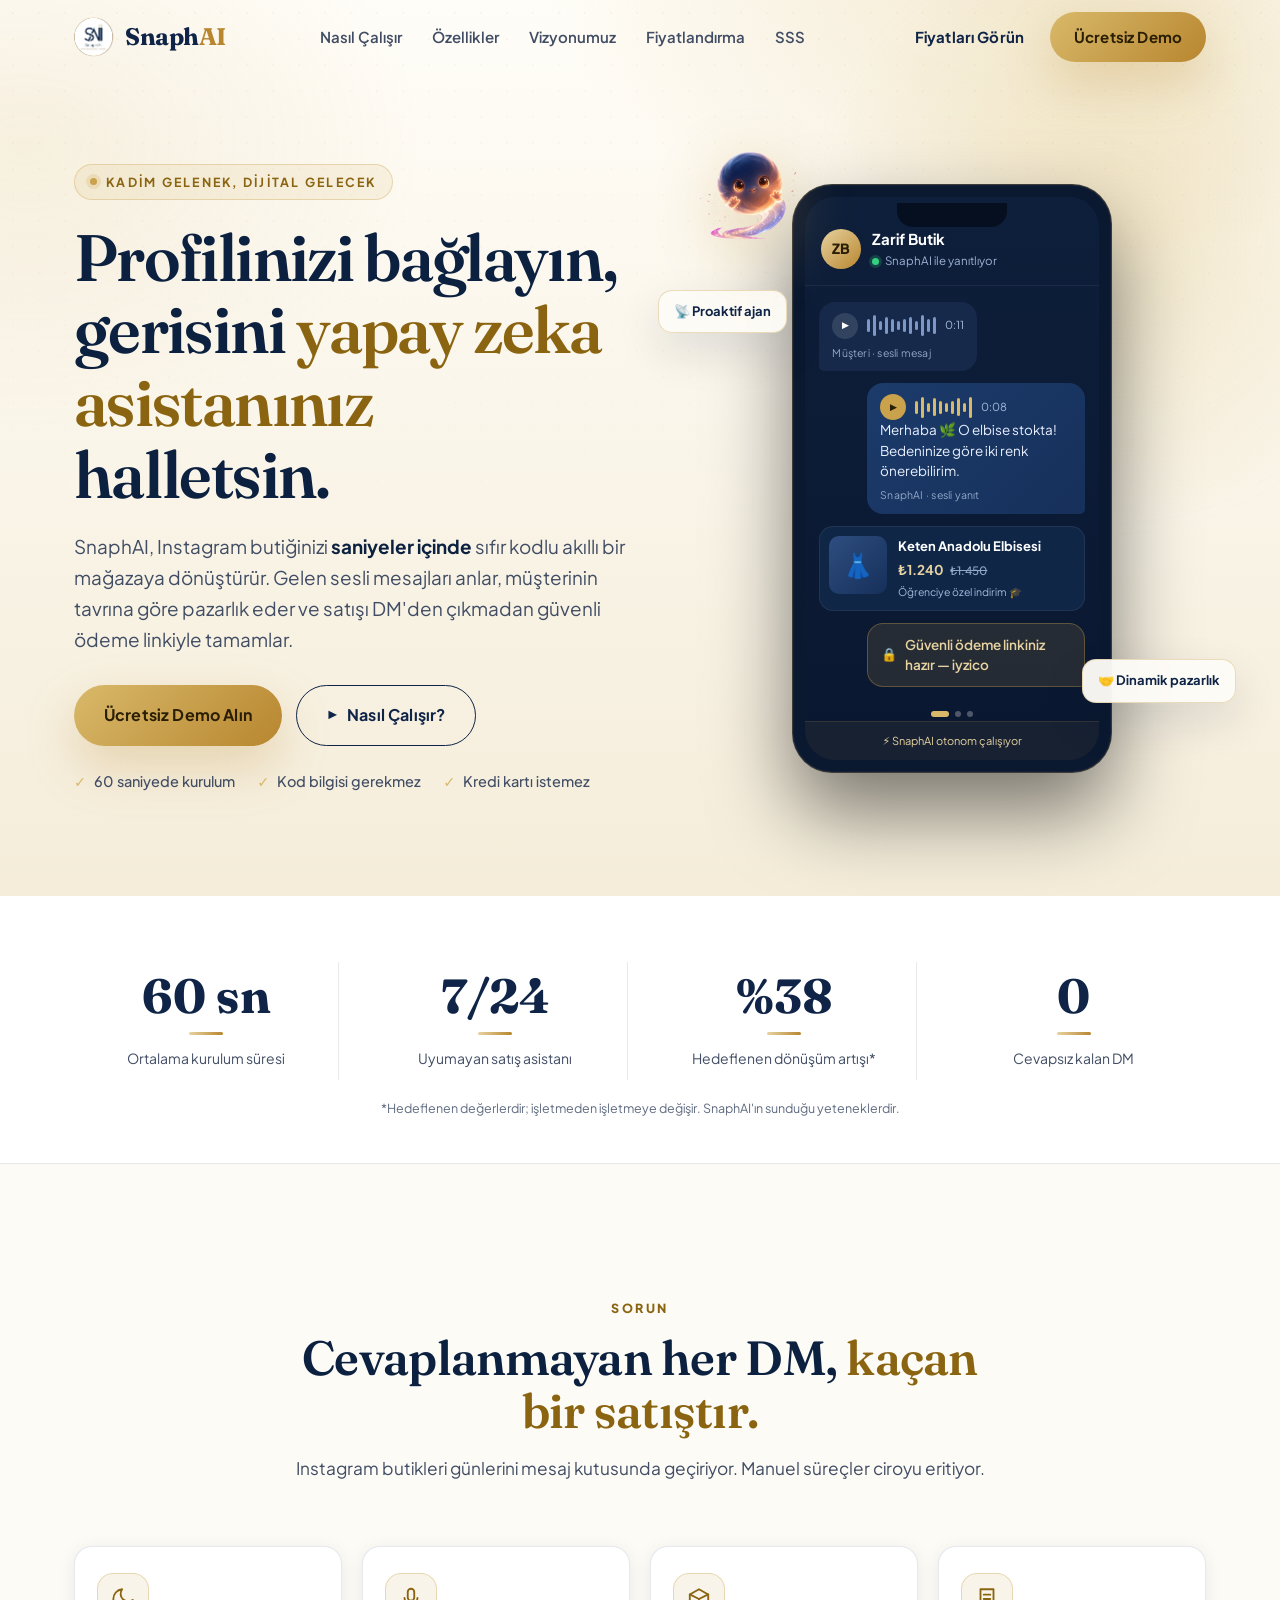
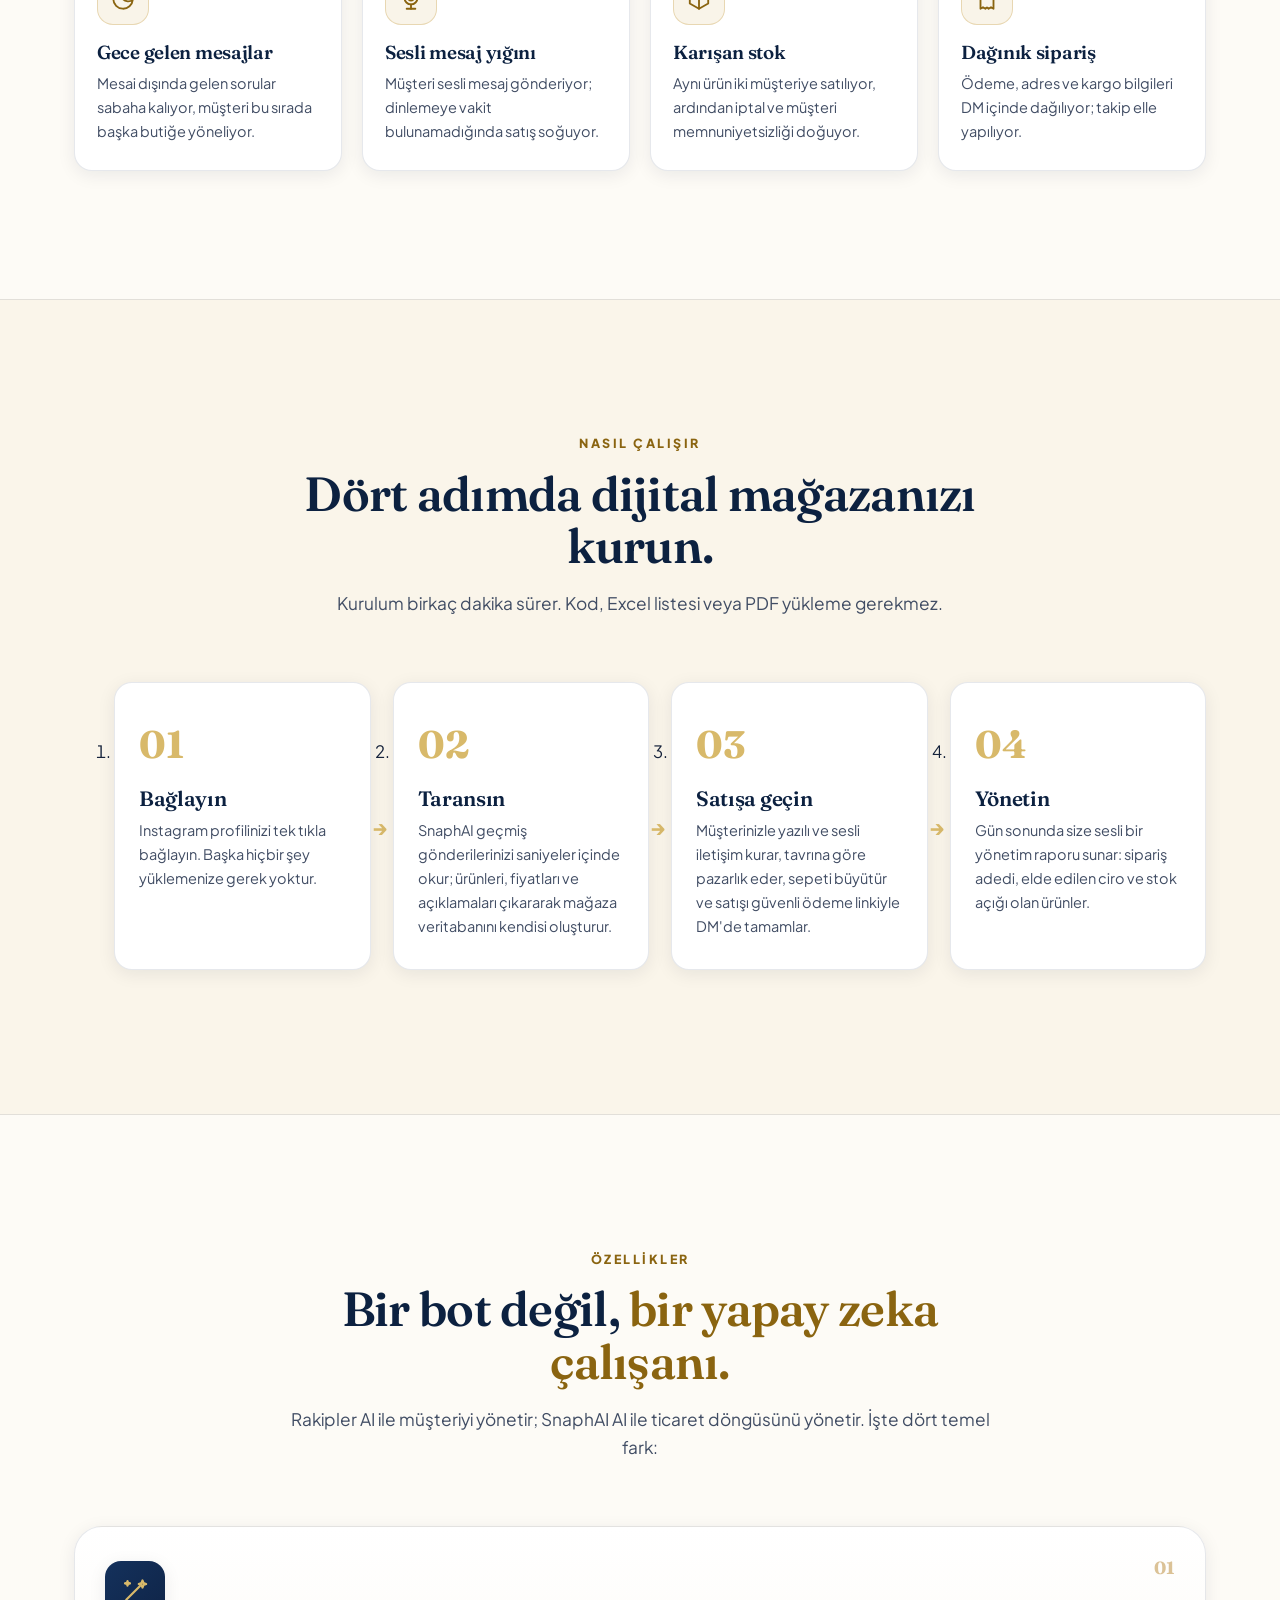
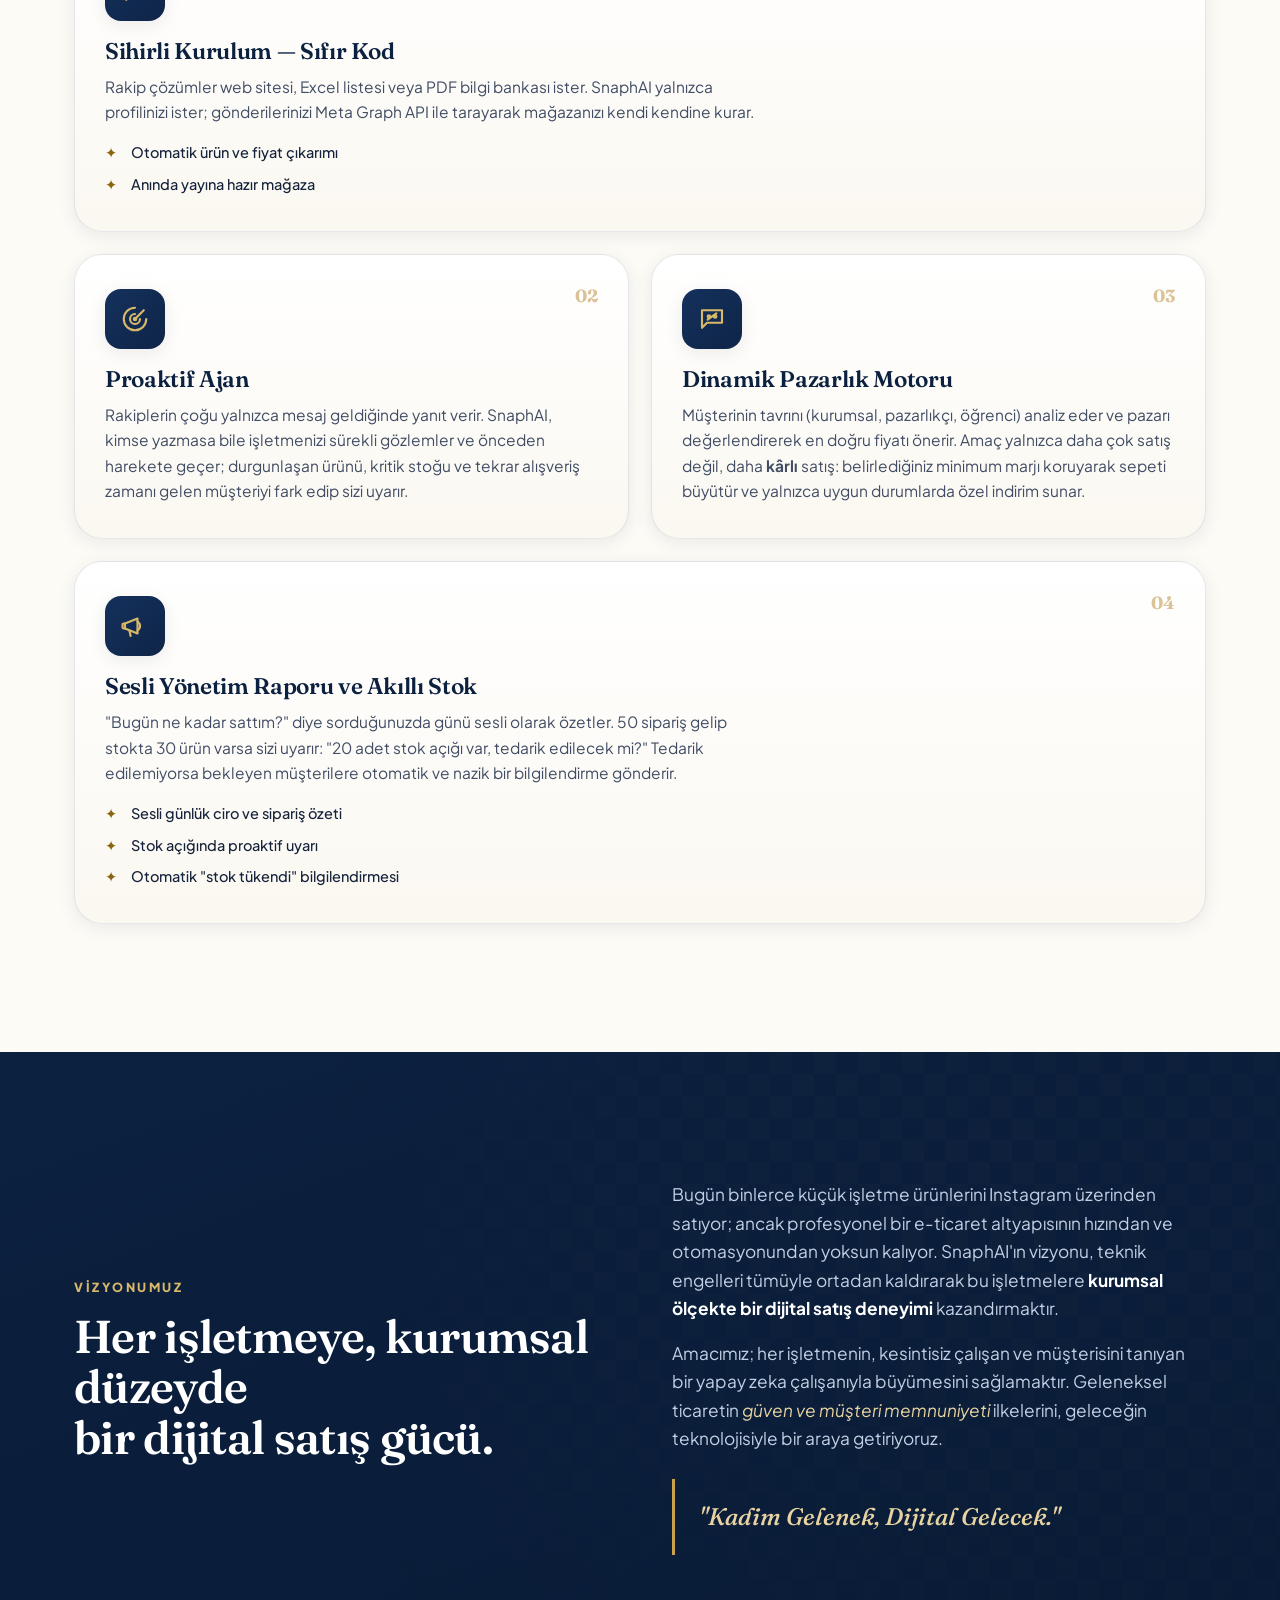
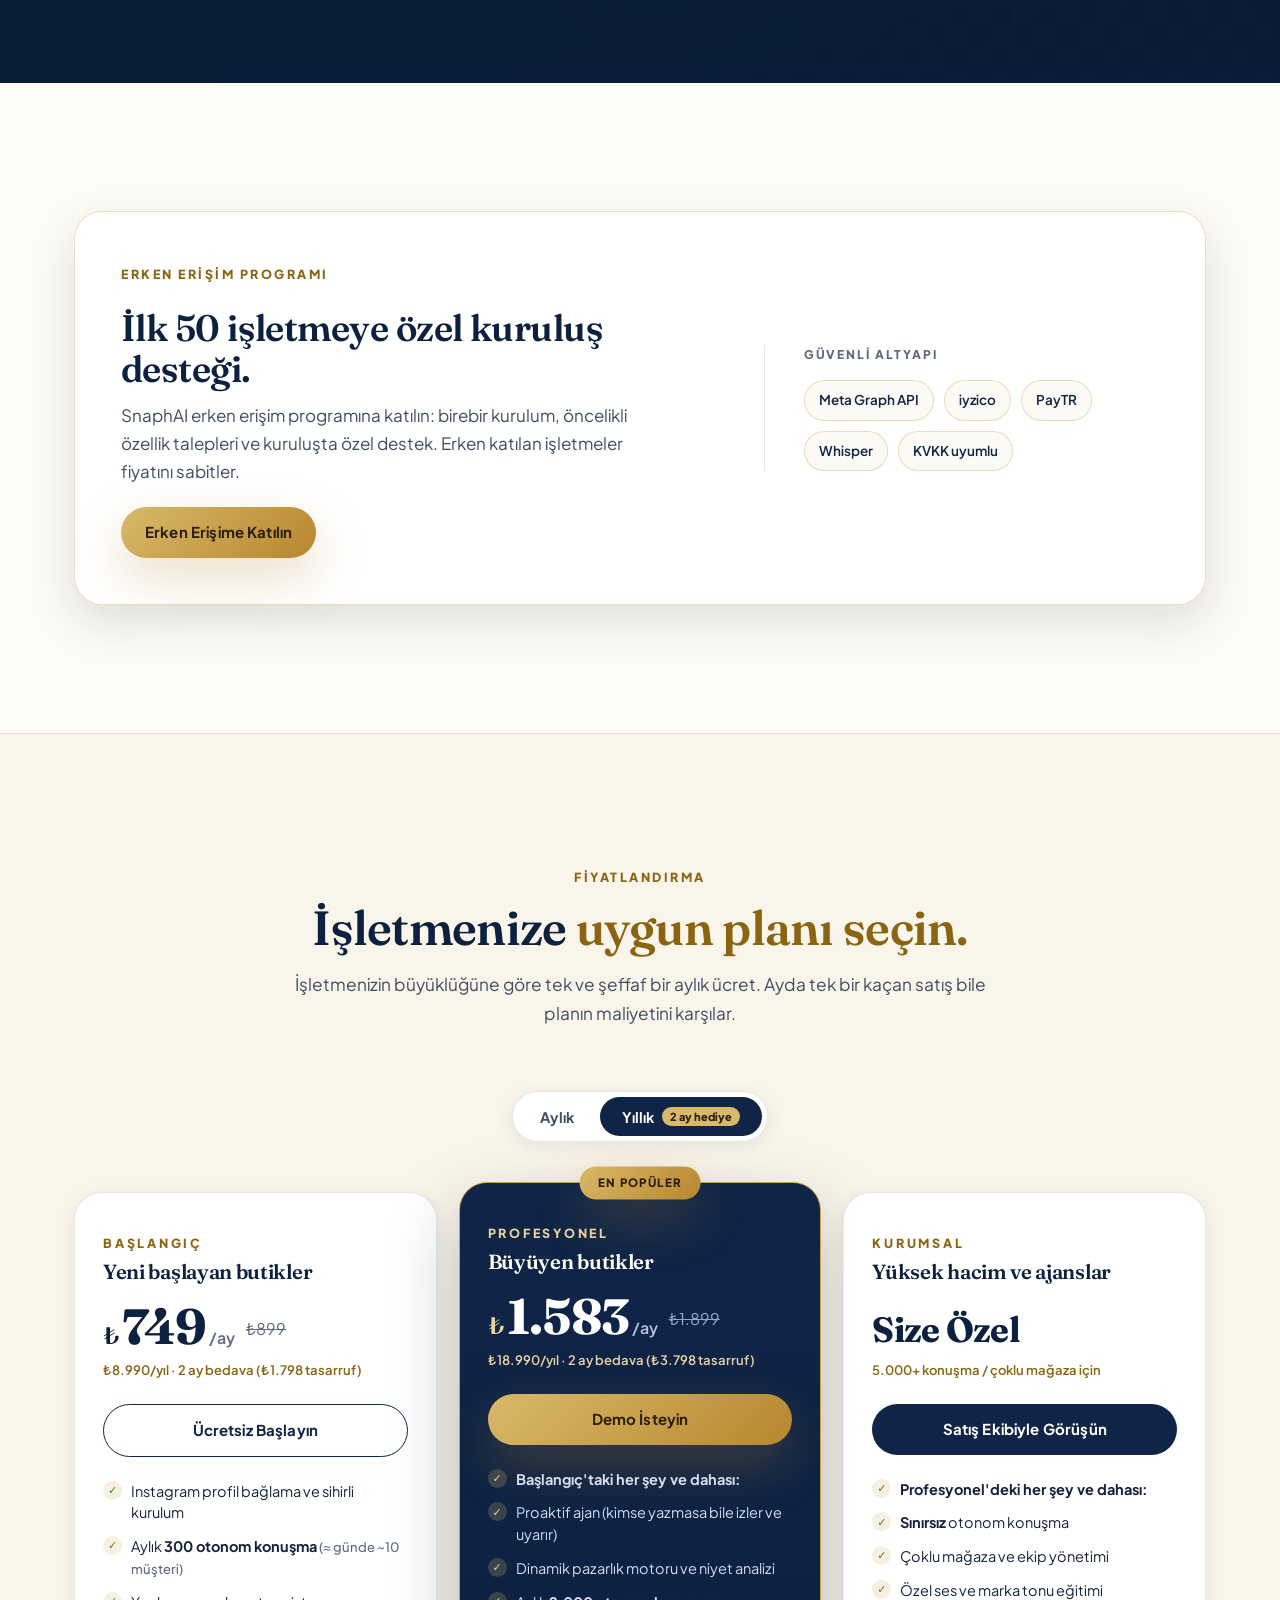
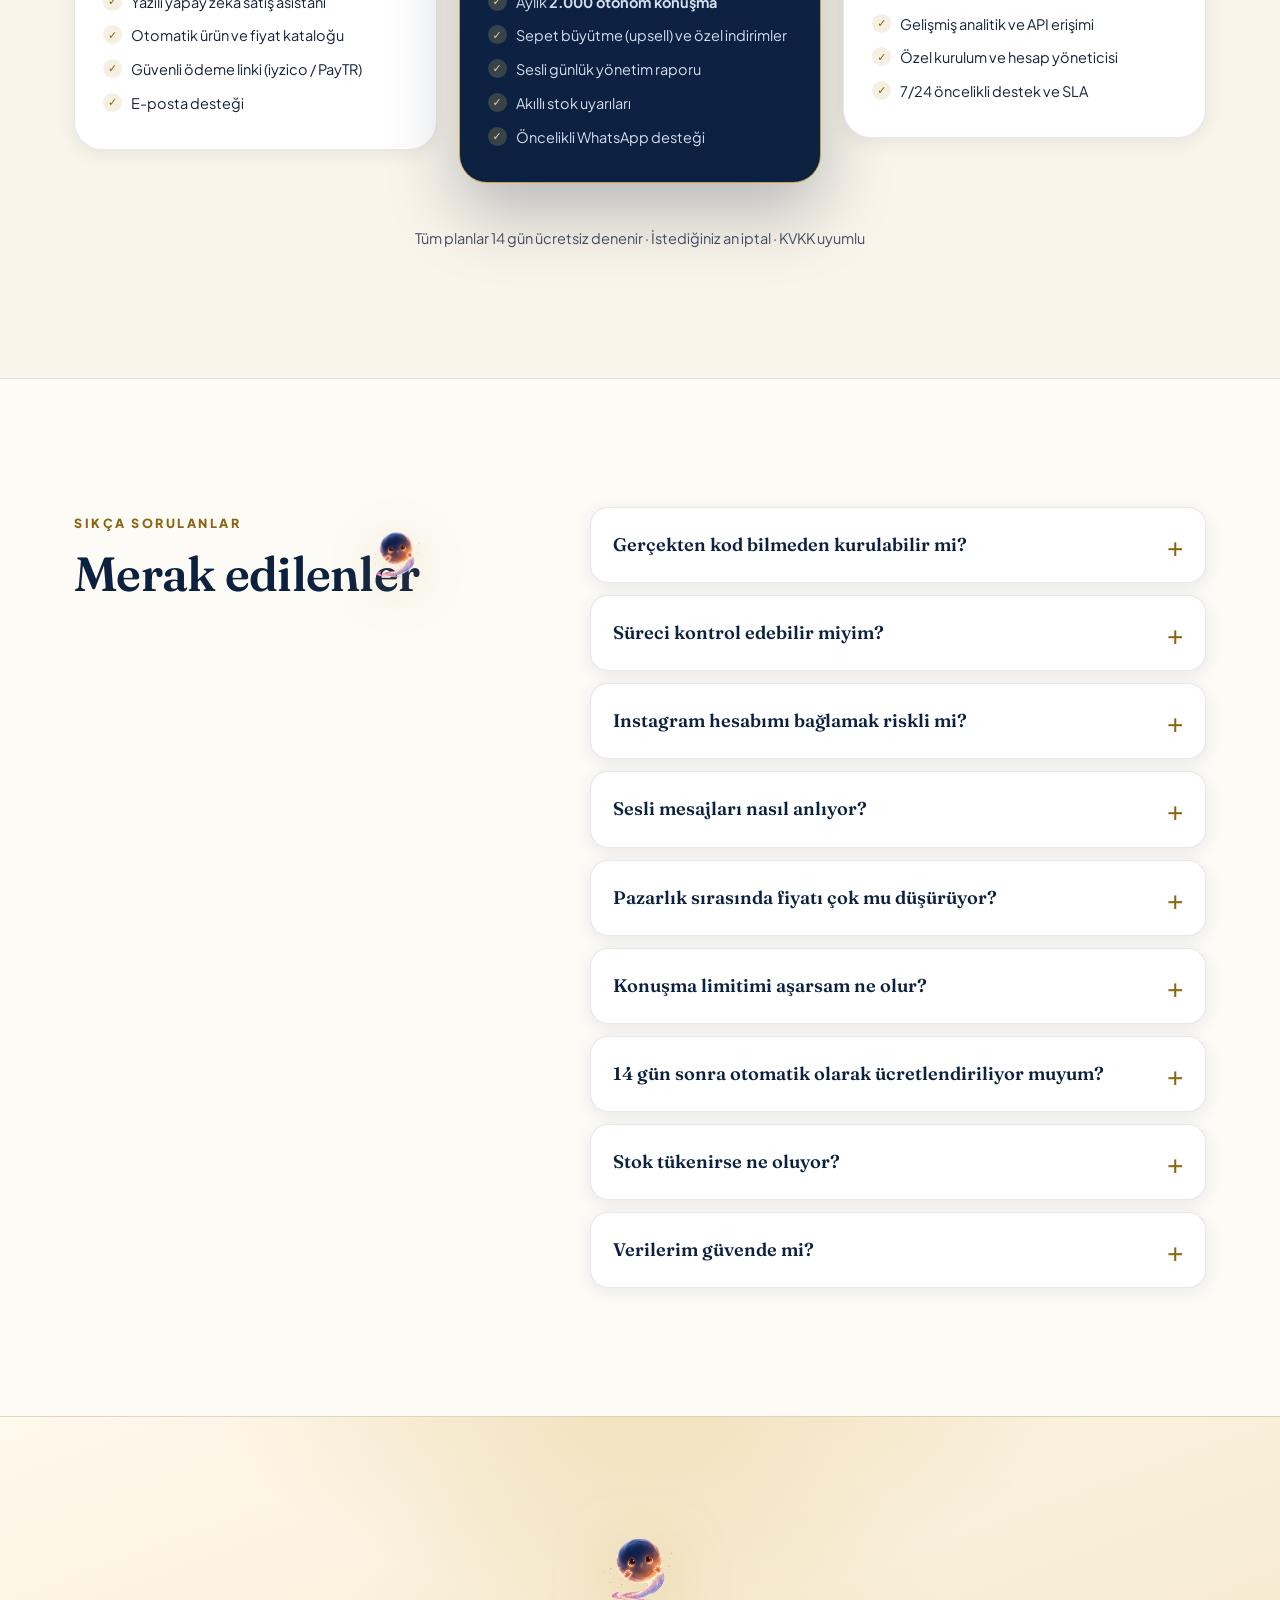
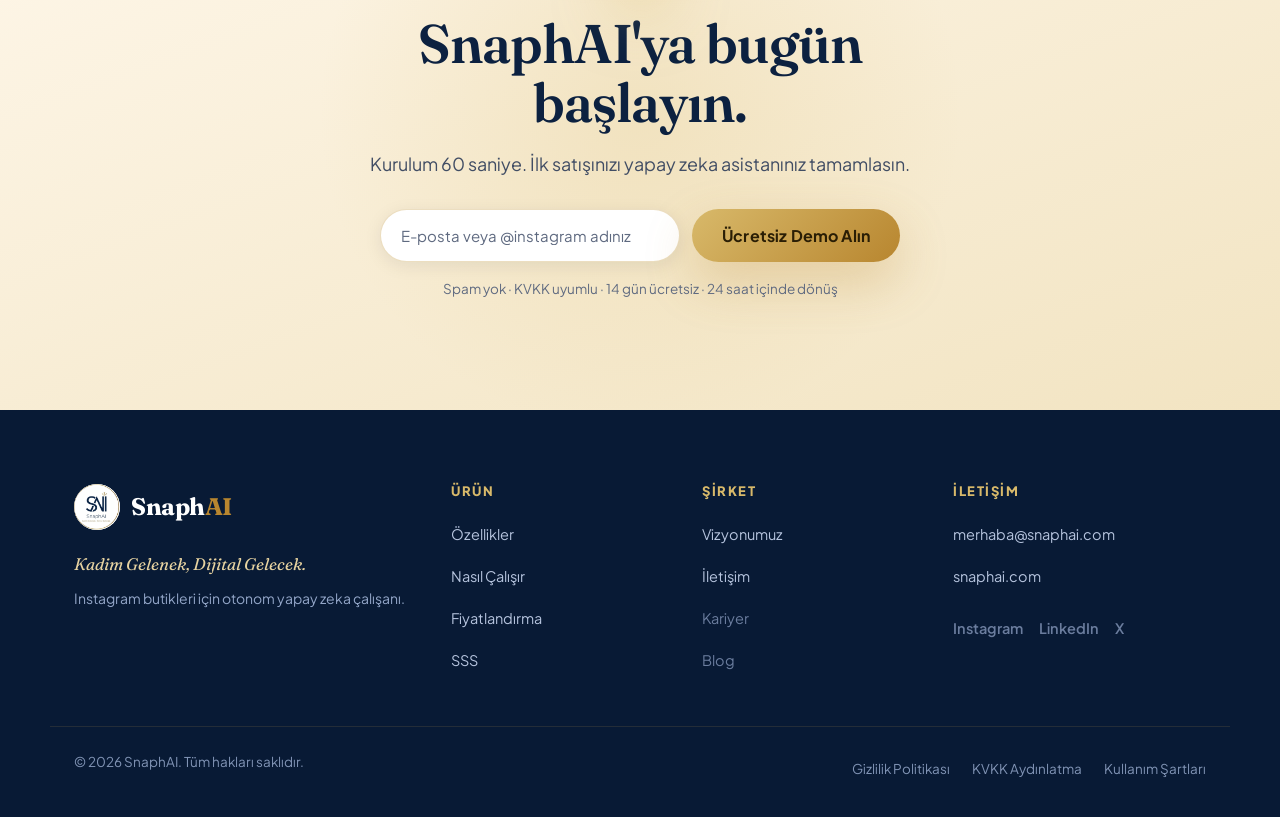
==== index.html @ 9b818807 "Update feature descriptions and terminology for clarity and engagement" ====
<!DOCTYPE html>
<html lang="tr">
<head>
  <meta charset="UTF-8" />
  <meta name="viewport" content="width=device-width, initial-scale=1.0" />
  <title>SnaphAI — Instagram Butikleri için Yapay Zeka Çalışanı</title>
  <meta name="description" content="SnaphAI, Instagram butiklerini saniyeler içinde sıfır kodlu akıllı mağazaya dönüştüren otonom yapay zeka çalışanıdır. Sesli mesajla satar, pazarlık eder, satışı DM'de kapatır." />
  <meta name="theme-color" content="#0F2447" />
  <link rel="icon" href="assets/logo.png" type="image/png" />
  <link rel="canonical" href="https://snaphai.com/" />

  <!-- Open Graph / Twitter -->
  <meta property="og:type" content="website" />
  <meta property="og:title" content="SnaphAI — Instagram Butikleri için Yapay Zeka Çalışanı" />
  <meta property="og:description" content="Profilinizi bağlayın, gerisini yapay zeka asistanınız halletsin. Sesli mesajla satan, pazarlık eden, satışı DM'de kapatan otonom yapay zeka çalışanı." />
  <meta property="og:url" content="https://snaphai.com/" />
  <meta property="og:image" content="https://snaphai.com/assets/og.png" />
  <meta property="og:image:width" content="1200" />
  <meta property="og:image:height" content="630" />
  <meta name="twitter:card" content="summary_large_image" />
  <meta name="twitter:title" content="SnaphAI — Instagram Butikleri için Yapay Zeka Çalışanı" />
  <meta name="twitter:description" content="Profilinizi bağlayın, gerisini yapay zeka asistanınız halletsin. Instagram butikleri için otonom yapay zeka çalışanı." />
  <meta name="twitter:image" content="https://snaphai.com/assets/og.png" />

  <link rel="preconnect" href="https://fonts.googleapis.com" />
  <link rel="preconnect" href="https://fonts.gstatic.com" crossorigin />
  <link href="https://fonts.googleapis.com/css2?family=Fraunces:ital,opsz,wght@0,9..144,400;0,9..144,500;0,9..144,600;0,9..144,700;0,9..144,800;1,9..144,500&family=Plus+Jakarta+Sans:wght@400;500;600;700;800&display=swap" rel="stylesheet" />
  <link rel="stylesheet" href="styles.css" />
</head>
<body>

  <a class="skip-link" href="#main">İçeriğe geç</a>

  <!-- ============ NAV ============ -->
  <header class="nav" id="nav">
    <div class="container nav__inner">
      <a class="brand" href="#hero" aria-label="SnaphAI ana sayfa">
        <span class="brand__mark">
          <img class="brand__png" src="assets/logo.svg" alt="SnaphAI" width="40" height="40" />
          <svg class="brand__svg" viewBox="0 0 120 120" fill="none" xmlns="http://www.w3.org/2000/svg" aria-hidden="true">
            <circle cx="60" cy="60" r="55" stroke="currentColor" stroke-width="3" class="mark-ring"/>
            <path d="M78 46 C78 33 46 31 46 45 C46 57 78 58 78 74 C78 89 44 89 44 74" class="mark-s" stroke-width="10" stroke-linecap="round" fill="none"/>
            <g class="mark-pin" stroke-width="2.6" stroke-linecap="round">
              <line x1="70" y1="34" x2="63" y2="20"/><line x1="76" y1="34" x2="76" y2="16"/><line x1="82" y1="34" x2="89" y2="20"/>
            </g>
            <g class="mark-dot"><circle cx="62.5" cy="19" r="3"/><circle cx="76" cy="14.5" r="3"/><circle cx="89.5" cy="19" r="3"/></g>
          </svg>
        </span>
        <span class="brand__word">Snaph<span class="brand__ai">AI</span></span>
      </a>

      <nav class="nav__links" aria-label="Ana menü">
        <a href="#nasil">Nasıl Çalışır</a>
        <a href="#ozellikler">Özellikler</a>
        <a href="#vizyon">Vizyonumuz</a>
        <a href="#fiyat">Fiyatlandırma</a>
        <a href="#sss">SSS</a>
      </nav>

      <div class="nav__cta">
        <a href="#fiyat" class="btn btn--ghost">Fiyatları Görün</a>
        <a href="#iletisim" class="btn btn--gold">Ücretsiz Demo</a>
      </div>

      <button class="nav__burger" id="burger" aria-label="Menüyü aç" aria-expanded="false" aria-controls="mobileMenu">
        <span></span><span></span><span></span>
      </button>
    </div>

    <div class="mobile-menu" id="mobileMenu" hidden>
      <a href="#nasil">Nasıl Çalışır</a>
      <a href="#ozellikler">Özellikler</a>
      <a href="#vizyon">Vizyonumuz</a>
      <a href="#fiyat">Fiyatlandırma</a>
      <a href="#sss">SSS</a>
      <a href="#iletisim" class="btn btn--gold btn--block">Ücretsiz Demo</a>
    </div>
  </header>

  <main id="main" tabindex="-1">
    <!-- ============ HERO ============ -->
    <section class="hero" id="hero">
      <div class="hero__glow" aria-hidden="true"></div>
      <div class="container hero__grid">
        <div class="hero__copy reveal">
          <span class="eyebrow"><span class="eyebrow__dot"></span>KADİM GELENEK, DİJİTAL GELECEK</span>
          <h1 class="hero__title">
            Profilinizi bağlayın,<br />gerisini <span class="txt-gold">yapay zeka asistanınız</span> halletsin.
          </h1>
          <p class="hero__lede">
            SnaphAI, Instagram butiğinizi <strong>saniyeler içinde</strong> sıfır kodlu akıllı bir mağazaya
            dönüştürür. Gelen sesli mesajları anlar, müşterinin tavrına göre pazarlık eder ve satışı
            DM'den çıkmadan güvenli ödeme linkiyle tamamlar.
          </p>
          <div class="hero__actions">
            <a href="#iletisim" class="btn btn--gold btn--lg">Ücretsiz Demo Alın</a>
            <a href="#nasil" class="btn btn--outline btn--lg">
              <span class="play-ico" aria-hidden="true">▶</span> Nasıl Çalışır?
            </a>
          </div>
          <ul class="hero__ticks">
            <li>60 saniyede kurulum</li>
            <li>Kod bilgisi gerekmez</li>
            <li>Kredi kartı istemez</li>
          </ul>
        </div>

        <!-- phone mockup -->
        <div class="hero__visual reveal" aria-hidden="true">
          <span class="mascot mascot--hero" aria-hidden="true"><img src="assets/mascot.png" alt="" onerror="this.closest('.mascot').style.display='none'" /></span>
          <div class="phone">
            <div class="phone__notch"></div>
            <div class="phone__screen">
              <div class="dm-head">
                <span class="dm-avatar" id="dmAvatar">ZB</span>
                <div class="dm-head__meta">
                  <strong id="dmName">Zarif Butik</strong>
                  <span><span class="dot-live"></span> <span id="dmSub">SnaphAI ile yanıtlıyor</span></span>
                </div>
              </div>

              <div class="dm-track" id="dmTrack">
                <!-- Senaryo 1: Sesli satış -->
                <div class="dm-slide" data-name="Zarif Butik" data-avatar="ZB" data-sub="SnaphAI ile yanıtlıyor">
                  <div class="dm-body">
                    <div class="bubble bubble--in">
                      <div class="voice"><span class="voice__play">▶</span><span class="wave"><i></i><i></i><i></i><i></i><i></i><i></i><i></i><i></i><i></i><i></i><i></i><i></i></span><span class="voice__time">0:11</span></div>
                      <span class="bubble__cap">Müşteri · sesli mesaj</span>
                    </div>
                    <div class="bubble bubble--out">
                      <div class="voice voice--gold"><span class="voice__play">▶</span><span class="wave"><i></i><i></i><i></i><i></i><i></i><i></i><i></i><i></i><i></i><i></i></span><span class="voice__time">0:08</span></div>
                      <p>Merhaba 🌿 O elbise stokta! Bedeninize göre iki renk önerebilirim.</p>
                      <span class="bubble__cap">SnaphAI · sesli yanıt</span>
                    </div>
                    <div class="product-card">
                      <div class="product-card__img"></div>
                      <div class="product-card__info">
                        <strong>Keten Anadolu Elbisesi</strong>
                        <span class="product-card__price">₺1.240 <s>₺1.450</s></span>
                        <span class="product-card__tag">Öğrenciye özel indirim 🎓</span>
                      </div>
                    </div>
                    <div class="bubble bubble--out bubble--pay"><span class="pay-ico">🔒</span> Güvenli ödeme linkiniz hazır — iyzico</div>
                  </div>
                </div>

                <!-- Senaryo 2: Dinamik pazarlık -->
                <div class="dm-slide" data-name="Moda Evi" data-avatar="ME" data-sub="SnaphAI ile yanıtlıyor">
                  <div class="dm-body">
                    <div class="bubble bubble--in">
                      <p>Bu çantada biraz indirim mümkün mü? 😊</p>
                      <span class="bubble__cap">Müşteri</span>
                    </div>
                    <div class="bubble bubble--out">
                      <p>Elbette değerlendirelim! Tek üründe %5, iki ürün alımında ise kargo tamamen bizden. 🎁</p>
                      <span class="bubble__cap">SnaphAI · dinamik teklif</span>
                    </div>
                    <div class="product-card">
                      <div class="product-card__img product-card__img--bag"></div>
                      <div class="product-card__info">
                        <strong>Deri Omuz Çantası</strong>
                        <span class="product-card__price">₺1.995 <s>₺2.100</s></span>
                        <span class="product-card__tag">Sepete 2. ürün · kargo bedava 📦</span>
                      </div>
                    </div>
                    <div class="bubble bubble--out bubble--pay"><span class="pay-ico">🔒</span> Onaylarsanız ödeme linkini gönderiyorum</div>
                  </div>
                </div>

                <!-- Senaryo 3: Sesli yönetim raporu -->
                <div class="dm-slide" data-name="SnaphAI" data-avatar="AI" data-sub="Günlük yönetim raporu">
                  <div class="dm-body">
                    <div class="bubble bubble--out">
                      <div class="voice"><span class="voice__play">▶</span><span class="wave"><i></i><i></i><i></i><i></i><i></i><i></i><i></i><i></i></span><span class="voice__time">0:04</span></div>
                      <p>Bugün ne kadar sattık?</p>
                      <span class="bubble__cap">İşletme sahibi · sesli soru</span>
                    </div>
                    <div class="bubble bubble--in">
                      <div class="voice voice--gold"><span class="voice__play">▶</span><span class="wave"><i></i><i></i><i></i><i></i><i></i><i></i><i></i><i></i><i></i><i></i></span><span class="voice__time">0:12</span></div>
                      <p>Bugün 12 sipariş aldık, toplam ciro ₺14.300 📈</p>
                      <span class="bubble__cap">SnaphAI · sesli rapor</span>
                    </div>
                    <div class="report-card">
                      <div class="report-row"><span>Sipariş</span><strong>12</strong></div>
                      <div class="report-row"><span>Günlük ciro</span><strong>₺14.300</strong></div>
                      <div class="report-row"><span>Stok uyarısı</span><strong class="report-warn">1 ürün</strong></div>
                    </div>
                  </div>
                </div>
              </div>

              <div class="dm-dots" id="dmDots" aria-hidden="true"></div>
              <div class="dm-foot"><span>⚡ SnaphAI otonom çalışıyor</span></div>
            </div>
          </div>
          <div class="float-badge float-badge--1">📡 Proaktif ajan</div>
          <div class="float-badge float-badge--2">🤝 Dinamik pazarlık</div>
        </div>
      </div>
    </section>

    <!-- ============ STATS ============ -->
    <section class="stats" aria-label="SnaphAI ne sağlar">
      <div class="container stats__grid">
        <div class="stat reveal"><span class="stat__num" data-count="60" data-suffix=" sn">60 sn</span><span class="stat__label">Ortalama kurulum süresi</span></div>
        <div class="stat reveal"><span class="stat__num">7/24</span><span class="stat__label">Uyumayan satış asistanı</span></div>
        <div class="stat reveal"><span class="stat__num" data-count="38" data-prefix="%">%38</span><span class="stat__label">Hedeflenen dönüşüm artışı*</span></div>
        <div class="stat reveal"><span class="stat__num">0</span><span class="stat__label">Cevapsız kalan DM</span></div>
      </div>
      <p class="stats__note container">*Hedeflenen değerlerdir; işletmeden işletmeye değişir. SnaphAI'ın sunduğu yeteneklerdir.</p>
    </section>

    <!-- ============ PROBLEM ============ -->
    <section class="problem section" id="problem">
      <div class="container">
        <div class="section-head reveal">
          <span class="kicker">SORUN</span>
          <h2 class="section-title">Cevaplanmayan her DM, <span class="txt-gold">kaçan bir satıştır.</span></h2>
          <p class="section-sub">Instagram butikleri günlerini mesaj kutusunda geçiriyor. Manuel süreçler ciroyu eritiyor.</p>
        </div>
        <div class="problem__grid">
          <div class="pcard reveal">
            <span class="pcard__ico" aria-hidden="true">
              <svg viewBox="0 0 24 24" fill="none" stroke="currentColor" stroke-width="1.7" stroke-linecap="round" stroke-linejoin="round"><path d="M21 12.8A9 9 0 1 1 11.2 3 7 7 0 0 0 21 12.8z"/></svg>
            </span>
            <h3>Gece gelen mesajlar</h3><p>Mesai dışında gelen sorular sabaha kalıyor, müşteri bu sırada başka butiğe yöneliyor.</p>
          </div>
          <div class="pcard reveal">
            <span class="pcard__ico" aria-hidden="true">
              <svg viewBox="0 0 24 24" fill="none" stroke="currentColor" stroke-width="1.7" stroke-linecap="round" stroke-linejoin="round"><rect x="9" y="2.5" width="6" height="11" rx="3"/><path d="M6 11a6 6 0 0 0 12 0"/><line x1="12" y1="17" x2="12" y2="21"/><line x1="8" y1="21" x2="16" y2="21"/></svg>
            </span>
            <h3>Sesli mesaj yığını</h3><p>Müşteri sesli mesaj gönderiyor; dinlemeye vakit bulunamadığında satış soğuyor.</p>
          </div>
          <div class="pcard reveal">
            <span class="pcard__ico" aria-hidden="true">
              <svg viewBox="0 0 24 24" fill="none" stroke="currentColor" stroke-width="1.7" stroke-linecap="round" stroke-linejoin="round"><path d="M20.5 7.8 12 12 3.5 7.8"/><path d="M12 12v9"/><path d="M20.5 7.8v8.4L12 21 3.5 16.2V7.8L12 3z"/></svg>
            </span>
            <h3>Karışan stok</h3><p>Aynı ürün iki müşteriye satılıyor, ardından iptal ve müşteri memnuniyetsizliği doğuyor.</p>
          </div>
          <div class="pcard reveal">
            <span class="pcard__ico" aria-hidden="true">
              <svg viewBox="0 0 24 24" fill="none" stroke="currentColor" stroke-width="1.7" stroke-linecap="round" stroke-linejoin="round"><path d="M6 3h12v18l-2.3-1.4L13.5 21 12 19.7 10.5 21 8.3 19.6 6 21z"/><line x1="9" y1="8" x2="15" y2="8"/><line x1="9" y1="12" x2="15" y2="12"/></svg>
            </span>
            <h3>Dağınık sipariş</h3><p>Ödeme, adres ve kargo bilgileri DM içinde dağılıyor; takip elle yapılıyor.</p>
          </div>
        </div>
      </div>
    </section>

    <!-- ============ HOW IT WORKS ============ -->
    <section class="how section section--cream" id="nasil">
      <div class="container">
        <div class="section-head reveal">
          <span class="kicker">NASIL ÇALIŞIR</span>
          <h2 class="section-title">Dört adımda dijital mağazanızı kurun.</h2>
          <p class="section-sub">Kurulum birkaç dakika sürer. Kod, Excel listesi veya PDF yükleme gerekmez.</p>
        </div>

        <ol class="steps">
          <li class="step reveal">
            <span class="step__no">01</span>
            <div class="step__body"><h3>Bağlayın</h3><p>Instagram profilinizi tek tıkla bağlayın. Başka hiçbir şey yüklemenize gerek yoktur.</p></div>
          </li>
          <li class="step reveal">
            <span class="step__no">02</span>
            <div class="step__body"><h3>Taransın</h3><p>SnaphAI geçmiş gönderilerinizi saniyeler içinde okur; ürünleri, fiyatları ve açıklamaları çıkararak mağaza veritabanını kendisi oluşturur.</p></div>
          </li>
          <li class="step reveal">
            <span class="step__no">03</span>
            <div class="step__body"><h3>Satışa geçin</h3><p>Müşterinizle yazılı ve sesli iletişim kurar, tavrına göre pazarlık eder, sepeti büyütür ve satışı güvenli ödeme linkiyle DM'de tamamlar.</p></div>
          </li>
          <li class="step reveal">
            <span class="step__no">04</span>
            <div class="step__body"><h3>Yönetin</h3><p>Gün sonunda size sesli bir yönetim raporu sunar: sipariş adedi, elde edilen ciro ve stok açığı olan ürünler.</p></div>
          </li>
        </ol>
      </div>
    </section>

    <!-- ============ FEATURES ============ -->
    <section class="features section" id="ozellikler">
      <div class="container">
        <div class="section-head reveal">
          <span class="kicker">ÖZELLİKLER</span>
          <h2 class="section-title">Bir bot değil, <span class="txt-gold">bir yapay zeka çalışanı.</span></h2>
          <p class="section-sub">Rakipler AI ile müşteriyi yönetir; SnaphAI AI ile ticaret döngüsünü yönetir. İşte dört temel fark:</p>
        </div>

        <div class="features__grid">
          <article class="feature feature--wide reveal">
            <span class="feature__badge">01</span>
            <div class="feature__icon" aria-hidden="true">
              <svg viewBox="0 0 24 24" fill="none" stroke="currentColor" stroke-width="1.7" stroke-linecap="round" stroke-linejoin="round"><path d="M5 19 16 8"/><path d="M18 3.5l.8 2.1 2.1.8-2.1.8-.8 2.1-.8-2.1L15 6.4l2.2-.8z"/><path d="M6 4l.5 1.4L8 5.9 6.5 6.4 6 7.8 5.5 6.4 4 5.9l1.5-.5z"/></svg>
            </div>
            <h3>Sihirli Kurulum — Sıfır Kod</h3>
            <p>Rakip çözümler web sitesi, Excel listesi veya PDF bilgi bankası ister. SnaphAI yalnızca profilinizi ister; gönderilerinizi Meta Graph API ile tarayarak mağazanızı kendi kendine kurar.</p>
            <ul class="feature__list">
              <li>Otomatik ürün ve fiyat çıkarımı</li>
              <li>Anında yayına hazır mağaza</li>
            </ul>
          </article>

          <article class="feature reveal">
            <span class="feature__badge">02</span>
            <div class="feature__icon" aria-hidden="true">
              <svg viewBox="0 0 24 24" fill="none" stroke="currentColor" stroke-width="1.7" stroke-linecap="round" stroke-linejoin="round"><path d="M12 3a9 9 0 1 0 9 9"/><path d="M12 8a4 4 0 1 0 4 4"/><line x1="12" y1="12" x2="19" y2="5"/><circle cx="12" cy="12" r="1"/></svg>
            </div>
            <h3>Proaktif Ajan</h3>
            <p>Rakiplerin çoğu yalnızca mesaj geldiğinde yanıt verir. SnaphAI, kimse yazmasa bile işletmenizi sürekli gözlemler ve önceden harekete geçer; durgunlaşan ürünü, kritik stoğu ve tekrar alışveriş zamanı gelen müşteriyi fark edip sizi uyarır.</p>
          </article>

          <article class="feature reveal">
            <span class="feature__badge">03</span>
            <div class="feature__icon" aria-hidden="true">
              <svg viewBox="0 0 24 24" fill="none" stroke="currentColor" stroke-width="1.7" stroke-linecap="round" stroke-linejoin="round"><path d="M4 5h16v10H8l-4 4z"/><circle cx="9.5" cy="10" r="1"/><circle cx="14.5" cy="10" r="1"/><line x1="15.5" y1="7.5" x2="8.5" y2="12.5"/></svg>
            </div>
            <h3>Dinamik Pazarlık Motoru</h3>
            <p>Müşterinin tavrını (kurumsal, pazarlıkçı, öğrenci) analiz eder ve pazarı değerlendirerek en doğru fiyatı önerir. Amaç yalnızca daha çok satış değil, daha <strong>kârlı</strong> satış: belirlediğiniz minimum marjı koruyarak sepeti büyütür ve yalnızca uygun durumlarda özel indirim sunar.</p>
          </article>

          <article class="feature feature--wide reveal">
            <span class="feature__badge">04</span>
            <div class="feature__icon" aria-hidden="true">
              <svg viewBox="0 0 24 24" fill="none" stroke="currentColor" stroke-width="1.7" stroke-linecap="round" stroke-linejoin="round"><path d="M4 10v4l10 4V6z"/><path d="M14 8.5a4 4 0 0 1 0 7"/><path d="M4 10H3a1 1 0 0 0-1 1v2a1 1 0 0 0 1 1h1"/><line x1="7.5" y1="15.5" x2="8.5" y2="20"/></svg>
            </div>
            <h3>Sesli Yönetim Raporu ve Akıllı Stok</h3>
            <p>"Bugün ne kadar sattım?" diye sorduğunuzda günü sesli olarak özetler. 50 sipariş gelip stokta 30 ürün varsa sizi uyarır: "20 adet stok açığı var, tedarik edilecek mi?" Tedarik edilemiyorsa bekleyen müşterilere otomatik ve nazik bir bilgilendirme gönderir.</p>
            <ul class="feature__list">
              <li>Sesli günlük ciro ve sipariş özeti</li>
              <li>Stok açığında proaktif uyarı</li>
              <li>Otomatik "stok tükendi" bilgilendirmesi</li>
            </ul>
          </article>
        </div>
      </div>
    </section>

    <!-- ============ VISION ============ -->
    <section class="philo section" id="vizyon">
      <div class="philo__pattern" aria-hidden="true"></div>
      <div class="container philo__inner">
        <div class="reveal">
          <span class="kicker kicker--gold">VİZYONUMUZ</span>
          <h2 class="philo__title">Her işletmeye, kurumsal düzeyde<br />bir dijital satış gücü.</h2>
        </div>
        <div class="philo__text reveal">
          <p>
            Bugün binlerce küçük işletme ürünlerini Instagram üzerinden satıyor; ancak profesyonel bir
            e-ticaret altyapısının hızından ve otomasyonundan yoksun kalıyor. SnaphAI'ın vizyonu, teknik
            engelleri tümüyle ortadan kaldırarak bu işletmelere <strong>kurumsal ölçekte bir dijital satış
            deneyimi</strong> kazandırmaktır.
          </p>
          <p>
            Amacımız; her işletmenin, kesintisiz çalışan ve müşterisini tanıyan bir yapay zeka çalışanıyla
            büyümesini sağlamaktır. Geleneksel ticaretin <em>güven ve müşteri memnuniyeti</em> ilkelerini,
            geleceğin teknolojisiyle bir araya getiriyoruz.
          </p>
          <blockquote class="philo__quote">"Kadim Gelenek, Dijital Gelecek."</blockquote>
        </div>
      </div>
    </section>

    <!-- ============ TRUST / EARLY ACCESS ============ -->
    <section class="trust section" aria-label="Erken erişim programı ve güven">
      <div class="container">
        <div class="trust__inner reveal">
          <div class="trust__offer">
            <span class="kicker">ERKEN ERİŞİM PROGRAMI</span>
            <h2 class="trust__title">İlk 50 işletmeye özel kuruluş desteği.</h2>
            <p>SnaphAI erken erişim programına katılın: birebir kurulum, öncelikli özellik talepleri ve kuruluşta özel destek. Erken katılan işletmeler fiyatını sabitler.</p>
            <a href="#iletisim" class="btn btn--gold">Erken Erişime Katılın</a>
          </div>
          <div class="trust__tech">
            <span class="trust__tech-label">Güvenli altyapı</span>
            <ul class="trust__badges">
              <li>Meta Graph API</li>
              <li>iyzico</li>
              <li>PayTR</li>
              <li>Whisper</li>
              <li>KVKK uyumlu</li>
            </ul>
          </div>
        </div>
      </div>
    </section>

    <!-- ============ PRICING ============ -->
    <section class="pricing section section--cream" id="fiyat">
      <div class="container">
        <div class="section-head reveal">
          <span class="kicker">FİYATLANDIRMA</span>
          <h2 class="section-title">İşletmenize <span class="txt-gold">uygun planı seçin.</span></h2>
          <p class="section-sub">İşletmenizin büyüklüğüne göre tek ve şeffaf bir aylık ücret. Ayda tek bir kaçan satış bile planın maliyetini karşılar.</p>
        </div>

        <div class="billing-toggle reveal" role="group" aria-label="Faturalama dönemi">
          <button class="billing-toggle__btn" data-billing="monthly" aria-pressed="false">Aylık</button>
          <button class="billing-toggle__btn is-active" data-billing="yearly" aria-pressed="true">Yıllık <span class="save-pill">2 ay hediye</span></button>
        </div>

        <div class="plans">
          <!-- BAŞLANGIÇ -->
          <article class="plan reveal">
            <header class="plan__head">
              <span class="plan__rank">BAŞLANGIÇ</span>
              <h3 class="plan__name">Yeni başlayan butikler</h3>
            </header>
            <div class="plan__price">
              <span class="plan__cur">₺</span>
              <span class="plan__amount" data-monthly="899" data-yearly="749">749</span>
              <span class="plan__per">/ay</span>
              <span class="plan__was" data-was="₺899">₺899</span>
            </div>
            <p class="plan__billnote"
               data-monthly="Aylık faturalandırılır"
               data-yearly="₺8.990/yıl · 2 ay bedava (₺1.798 tasarruf)">₺8.990/yıl · 2 ay bedava (₺1.798 tasarruf)</p>
            <a href="#iletisim" class="btn btn--outline btn--block">Ücretsiz Başlayın</a>
            <ul class="plan__feats">
              <li>Instagram profil bağlama ve sihirli kurulum</li>
              <li>Aylık <strong>300 otonom konuşma</strong> <span class="feat-hint">(≈ günde ~10 müşteri)</span></li>
              <li>Yazılı yapay zeka satış asistanı</li>
              <li>Otomatik ürün ve fiyat kataloğu</li>
              <li>Güvenli ödeme linki (iyzico / PayTR)</li>
              <li>E-posta desteği</li>
            </ul>
          </article>

          <!-- PROFESYONEL -->
          <article class="plan plan--featured reveal">
            <span class="plan__ribbon">EN POPÜLER</span>
            <header class="plan__head">
              <span class="plan__rank">PROFESYONEL</span>
              <h3 class="plan__name">Büyüyen butikler</h3>
            </header>
            <div class="plan__price">
              <span class="plan__cur">₺</span>
              <span class="plan__amount" data-monthly="1.899" data-yearly="1.583">1.583</span>
              <span class="plan__per">/ay</span>
              <span class="plan__was" data-was="₺1.899">₺1.899</span>
            </div>
            <p class="plan__billnote"
               data-monthly="Aylık faturalandırılır"
               data-yearly="₺18.990/yıl · 2 ay bedava (₺3.798 tasarruf)">₺18.990/yıl · 2 ay bedava (₺3.798 tasarruf)</p>
            <a href="#iletisim" class="btn btn--gold btn--block">Demo İsteyin</a>
            <ul class="plan__feats">
              <li><strong>Başlangıç'taki her şey ve dahası:</strong></li>
              <li>Proaktif ajan (kimse yazmasa bile izler ve uyarır)</li>
              <li>Dinamik pazarlık motoru ve niyet analizi</li>
              <li>Aylık <strong>2.000 otonom konuşma</strong></li>
              <li>Sepet büyütme (upsell) ve özel indirimler</li>
              <li>Sesli günlük yönetim raporu</li>
              <li>Akıllı stok uyarıları</li>
              <li>Öncelikli WhatsApp desteği</li>
            </ul>
          </article>

          <!-- KURUMSAL -->
          <article class="plan reveal">
            <header class="plan__head">
              <span class="plan__rank">KURUMSAL</span>
              <h3 class="plan__name">Yüksek hacim ve ajanslar</h3>
            </header>
            <div class="plan__price plan__price--custom">
              <span class="plan__amount plan__amount--custom">Size Özel</span>
            </div>
            <p class="plan__billnote">5.000+ konuşma / çoklu mağaza için</p>
            <a href="#iletisim" class="btn btn--dark btn--block">Satış Ekibiyle Görüşün</a>
            <ul class="plan__feats">
              <li><strong>Profesyonel'deki her şey ve dahası:</strong></li>
              <li><strong>Sınırsız</strong> otonom konuşma</li>
              <li>Çoklu mağaza ve ekip yönetimi</li>
              <li>Özel ses ve marka tonu eğitimi</li>
              <li>Gelişmiş analitik ve API erişimi</li>
              <li>Özel kurulum ve hesap yöneticisi</li>
              <li>7/24 öncelikli destek ve SLA</li>
            </ul>
          </article>
        </div>

        <p class="pricing__foot reveal">Tüm planlar 14 gün ücretsiz denenir · İstediğiniz an iptal · KVKK uyumlu</p>
      </div>
    </section>

    <!-- ============ FAQ ============ -->
    <section class="faq section" id="sss">
      <div class="container faq__inner">
        <div class="section-head section-head--left reveal">
          <span class="kicker">SIKÇA SORULANLAR</span>
          <h2 class="section-title">Merak edilenler</h2>
          <span class="mascot mascot--faq" aria-hidden="true"><img src="assets/mascot.png" alt="" onerror="this.closest('.mascot').style.display='none'" /></span>
        </div>

        <div class="faq__list reveal">
          <details class="qa">
            <summary>Gerçekten kod bilmeden kurulabilir mi?</summary>
            <p>Evet. Yapmanız gereken tek şey Instagram profilinizi bağlamak. SnaphAI gönderilerinizi tarayarak ürün ve fiyatları kendisi çıkarır; mağazanız saniyeler içinde hazır olur.</p>
          </details>
          <details class="qa">
            <summary>Süreci kontrol edebilir miyim?</summary>
            <p>Elbette. Tüm konuşmaları görüntüleyebilir, dilediğiniz an araya girip görüşmeyi devralabilirsiniz. Alt fiyat sınırlarını ve konuşma tonunu siz belirlersiniz; SnaphAI yalnızca sizin çizdiğiniz çerçevede hareket eder.</p>
          </details>
          <details class="qa">
            <summary>Instagram hesabımı bağlamak riskli mi?</summary>
            <p>Hayır. Bağlantı, Meta'nın resmi Graph API'si üzerinden kurulur; şifrenizi bizimle paylaşmazsınız ve Instagram kullanım şartlarına aykırı bir işlem yapılmaz.</p>
          </details>
          <details class="qa">
            <summary>Sesli mesajları nasıl anlıyor?</summary>
            <p>Gelen sesli mesajları modern konuşma tanıma teknolojisiyle (Whisper) metne dönüştürür, niyeti analiz eder ve müşteriye doğal bir insan sesiyle sesli yanıt verir.</p>
          </details>
          <details class="qa">
            <summary>Pazarlık sırasında fiyatı çok mu düşürüyor?</summary>
            <p>Hayır. Sınırları siz belirlersiniz. SnaphAI yalnızca sizin belirlediğiniz alt sınırın içinde hareket eder; çoğu zaman indirim yerine sepeti büyütmeyi (upsell) tercih eder.</p>
          </details>
          <details class="qa">
            <summary>Konuşma limitimi aşarsam ne olur?</summary>
            <p>Satış hiçbir zaman durmaz. Limit dolduğunda ek konuşmalar şeffaf birim fiyatla faturalanır veya bir üst plana geçersiniz — habersiz kesinti ya da gizli ücret yoktur.</p>
          </details>
          <details class="qa">
            <summary>14 gün sonra otomatik olarak ücretlendiriliyor muyum?</summary>
            <p>Hayır. Deneme süresi bittiğinde siz onaylamadan kartınızdan ücret çekilmez. Dilerseniz devam eder, dilerseniz tek tıkla ayrılırsınız.</p>
          </details>
          <details class="qa">
            <summary>Stok tükenirse ne oluyor?</summary>
            <p>SnaphAI stok açığını fark ettiğinde sizi sesli olarak bilgilendirir. Tedarik edemediğiniz durumlarda bekleyen müşterilere otomatik ve nazik bir "stok tükendi" mesajı gönderir; hiçbir müşteri yanıtsız kalmaz.</p>
          </details>
          <details class="qa">
            <summary>Verilerim güvende mi?</summary>
            <p>Evet. SnaphAI KVKK uyumludur; verileriniz şifreli saklanır ve yalnızca sizin mağazanız için kullanılır. İstediğiniz an hesabınızı kapatıp verilerinizi silebilirsiniz.</p>
          </details>
        </div>
      </div>
    </section>

    <!-- ============ FINAL CTA ============ -->
    <section class="cta-band" id="iletisim">
      <div class="cta-band__glow" aria-hidden="true"></div>
      <div class="container cta-band__inner reveal">
        <span class="mascot mascot--cta" aria-hidden="true"><img src="assets/mascot.png" alt="" onerror="this.closest('.mascot').style.display='none'" /></span>
        <h2 class="cta-band__title">SnaphAI'ya bugün başlayın.</h2>
        <p class="cta-band__sub">Kurulum 60 saniye. İlk satışınızı yapay zeka asistanınız tamamlasın.</p>
        <form class="cta-form" id="demoForm" novalidate>
          <label class="sr-only" for="demoEmail">E-posta veya Instagram kullanıcı adı</label>
          <input id="demoEmail" name="contact" type="text" placeholder="E-posta veya @instagram adınız" required aria-describedby="formNote" />
          <button type="submit" class="btn btn--gold btn--lg">Ücretsiz Demo Alın</button>
        </form>
        <p class="cta-form__note" id="formNote" role="status" aria-live="polite">Spam yok · KVKK uyumlu · 14 gün ücretsiz · 24 saat içinde dönüş</p>
      </div>
    </section>
  </main>

  <!-- ============ FOOTER ============ -->
  <footer class="footer">
    <div class="container footer__grid">
      <div class="footer__brand">
        <a class="brand brand--footer" href="#hero" aria-label="SnaphAI">
          <span class="brand__mark" aria-hidden="true">
            <img class="brand__png" src="assets/logo.svg" alt="" width="46" height="46" />
            <svg class="brand__svg brand__svg--footer" viewBox="0 0 120 120" fill="none" xmlns="http://www.w3.org/2000/svg">
              <circle cx="60" cy="60" r="55" stroke="currentColor" stroke-width="3" class="mark-ring"/>
              <path d="M78 46 C78 33 46 31 46 45 C46 57 78 58 78 74 C78 89 44 89 44 74" class="mark-s" stroke-width="10" stroke-linecap="round" fill="none"/>
              <g class="mark-pin" stroke-width="2.6" stroke-linecap="round"><line x1="70" y1="34" x2="63" y2="20"/><line x1="76" y1="34" x2="76" y2="16"/><line x1="82" y1="34" x2="89" y2="20"/></g>
              <g class="mark-dot"><circle cx="62.5" cy="19" r="3"/><circle cx="76" cy="14.5" r="3"/><circle cx="89.5" cy="19" r="3"/></g>
            </svg>
          </span>
          <span class="brand__word">Snaph<span class="brand__ai">AI</span></span>
        </a>
        <p class="footer__tag">Kadim Gelenek, Dijital Gelecek.</p>
        <p class="footer__desc">Instagram butikleri için otonom yapay zeka çalışanı.</p>
      </div>

      <nav class="footer__col" aria-label="Ürün">
        <h3>Ürün</h3>
        <a href="#ozellikler">Özellikler</a>
        <a href="#nasil">Nasıl Çalışır</a>
        <a href="#fiyat">Fiyatlandırma</a>
        <a href="#sss">SSS</a>
      </nav>

      <nav class="footer__col" aria-label="Şirket">
        <h3>Şirket</h3>
        <a href="#vizyon">Vizyonumuz</a>
        <a href="#iletisim">İletişim</a>
        <a href="#" aria-disabled="true">Kariyer</a>
        <a href="#" aria-disabled="true">Blog</a>
      </nav>

      <nav class="footer__col" aria-label="İletişim">
        <h3>İletişim</h3>
        <a href="mailto:merhaba@snaphai.com">merhaba@snaphai.com</a>
        <a href="https://snaphai.com" target="_blank" rel="noopener">snaphai.com</a>
        <div class="footer__social">
          <a href="#" aria-disabled="true" aria-label="Instagram">Instagram</a>
          <a href="#" aria-disabled="true" aria-label="LinkedIn">LinkedIn</a>
          <a href="#" aria-disabled="true" aria-label="X">X</a>
        </div>
      </nav>
    </div>

    <div class="container footer__bottom">
      <span>© <span id="year">2026</span> SnaphAI. Tüm hakları saklıdır.</span>
      <div class="footer__legal">
        <a href="#" aria-disabled="true">Gizlilik Politikası</a>
        <a href="#" aria-disabled="true">KVKK Aydınlatma</a>
        <a href="#" aria-disabled="true">Kullanım Şartları</a>
      </div>
    </div>
  </footer>

  <script src="script.js"></script>
</body>
</html>
---- styles.css ----
/* =========================================================
   SnaphAI — Landing Styles
   Palette: Deep Navy + Guild Gold + Ivory/Cream
   Type: Fraunces (display serif) + Plus Jakarta Sans (body)
   ========================================================= */

:root {
  /* colour */
  --navy-900: #081a35;
  --navy-800: #0c2140;
  --navy-700: #0f2447;
  --navy-600: #14315c;
  --gold-600: #b8862f;
  --gold-500: #c9a24b;
  --gold-400: #d8b96a;
  --gold-300: #e7d3a1;
  --gold-text: #8a6410;   /* AA-safe gold for small text on light bg */
  --cream: #f2e9d5;
  --cream-2: #faf5ea;
  --ivory: #fdfbf6;
  --ink: #15223b;
  --ink-soft: #414d64;
  --muted: #5f6a80;       /* AA-safe muted on light bg */
  --muted-dark: #8194b5;  /* AA-safe muted on navy bg */
  --line: rgba(15, 36, 71, 0.10);
  --line-gold: rgba(201, 162, 75, 0.35);
  --white: #ffffff;

  /* type */
  --serif: "Fraunces", Georgia, "Times New Roman", serif;
  --sans: "Plus Jakarta Sans", system-ui, -apple-system, "Segoe UI", Roboto, sans-serif;

  /* geometry */
  --radius: 18px;
  --radius-lg: 28px;
  --shadow-sm: 0 4px 18px rgba(8, 26, 53, 0.08);
  --shadow-md: 0 18px 45px rgba(8, 26, 53, 0.12);
  --shadow-gold: 0 20px 50px rgba(184, 134, 47, 0.28);
  --container: 1180px;
  --nav-h: 74px;

  --ease: cubic-bezier(0.22, 0.61, 0.36, 1);
}

/* ---------- reset-ish ---------- */
*, *::before, *::after { box-sizing: border-box; }
html { scroll-behavior: smooth; scroll-padding-top: calc(var(--nav-h) + 16px); -webkit-text-size-adjust: 100%; }
body {
  margin: 0;
  font-family: var(--sans);
  color: var(--ink);
  background: var(--ivory);
  font-size: 17px;
  line-height: 1.65;
  -webkit-font-smoothing: antialiased;
  text-rendering: optimizeLegibility;
  overflow-x: hidden;
}
img, svg { max-width: 100%; display: block; }
a { color: inherit; text-decoration: none; }
h1, h2, h3, h4 { margin: 0; font-family: var(--serif); font-weight: 600; line-height: 1.1; letter-spacing: -0.015em; }
p { margin: 0; }
ul { margin: 0; padding: 0; list-style: none; }
button { font-family: inherit; cursor: pointer; border: none; background: none; }
main:focus { outline: none; }

/* visible keyboard focus for a11y (mouse clicks stay clean) */
:focus-visible { outline: 2px solid var(--gold-500); outline-offset: 3px; border-radius: 6px; }
.btn:focus-visible, .billing-toggle__btn:focus-visible { outline-offset: -3px; }
.philo :focus-visible, .footer :focus-visible, .plan--featured :focus-visible { outline-color: var(--gold-300); }

.container { width: 100%; max-width: var(--container); margin: 0 auto; padding: 0 24px; }
.section { padding: clamp(72px, 10vw, 128px) 0; }
.section--cream { background: var(--cream-2); box-shadow: inset 0 1px 0 var(--line), inset 0 -1px 0 var(--line); }
.txt-gold { color: var(--gold-text); }
.sr-only, .skip-link {
  position: absolute; width: 1px; height: 1px; padding: 0; margin: -1px;
  overflow: hidden; clip: rect(0 0 0 0); white-space: nowrap; border: 0;
}
.skip-link:focus {
  position: fixed; top: 12px; left: 12px; width: auto; height: auto; clip: auto;
  background: var(--navy-700); color: #fff; padding: 10px 16px; border-radius: 10px; z-index: 200;
}

/* ---------- buttons ---------- */
.btn {
  display: inline-flex; align-items: center; justify-content: center; gap: 9px;
  font-family: var(--sans); font-weight: 700; font-size: 15px; letter-spacing: .01em;
  padding: 13px 24px; border-radius: 999px; transition: transform .25s var(--ease), box-shadow .25s var(--ease), background .25s, color .25s;
  white-space: nowrap;
}
.btn--lg { padding: 16px 30px; font-size: 16px; }
.btn--block { width: 100%; }
.btn--gold { background: linear-gradient(135deg, var(--gold-400), var(--gold-600)); color: #2a1e05; box-shadow: var(--shadow-gold); }
.btn--gold:hover { transform: translateY(-2px); box-shadow: 0 26px 60px rgba(184, 134, 47, 0.4); }
.btn--dark { background: var(--navy-700); color: #fff; }
.btn--dark:hover { background: var(--navy-600); transform: translateY(-2px); }
.btn--outline { border: 1.6px solid var(--navy-700); color: var(--navy-700); background: transparent; }
.btn--outline:hover { background: var(--navy-700); color: #fff; transform: translateY(-2px); }
.btn--ghost { color: var(--navy-700); padding: 10px 16px; }
.btn--ghost:hover { color: var(--gold-text); }
.play-ico { font-size: 11px; }

/* =========================================================
   NAV (dark-first over hero, light on scroll)
   ========================================================= */
.nav {
  position: fixed; inset: 0 0 auto 0; z-index: 100;
  background: transparent;
  border-bottom: 1px solid transparent;
  transition: background .3s, border-color .3s, box-shadow .3s;
}
.nav__inner { display: flex; align-items: center; justify-content: space-between; gap: 20px; height: var(--nav-h); }

.brand { display: inline-flex; align-items: center; gap: 11px; color: var(--navy-700); min-width: 0; }
.brand__mark { width: 40px; height: 40px; color: var(--gold-500); flex: none; position: relative; overflow: hidden; border-radius: 50%; }
/* SVG amblem varsayılan (JS'siz de her zaman görünür); gerçek logo.png yüklenince JS onu gösterir.
   logo.png'de çemberin etrafında ~%18 beyaz boşluk var; scale ile kırpıp çerçeveye tam oturtuyoruz. */
.brand__png { width: 100%; height: 100%; object-fit: contain; display: none; transform: scale(1.55); }
.brand__svg { display: block; width: 100%; height: 100%; }
.brand__mark .mark-ring { stroke: var(--gold-500); }
.brand__mark .mark-s { stroke: var(--navy-700); }
.brand__mark .mark-pin { stroke: var(--gold-500); }
.brand__mark .mark-dot { fill: var(--gold-500); }
.brand__word { font-family: var(--serif); font-weight: 700; font-size: 24px; letter-spacing: -0.02em; color: var(--navy-700); }
.brand__ai { color: var(--gold-600); }

.nav__links { display: flex; align-items: center; gap: 30px; }
.nav__links a { font-size: 15px; font-weight: 600; color: var(--ink-soft); position: relative; transition: color .2s; }
.nav__links a::after {
  content: ""; position: absolute; left: 0; bottom: -6px; height: 2px; width: 0;
  background: var(--gold-500); transition: width .25s var(--ease);
}
.nav__links a:hover { color: var(--navy-700); }
.nav__links a:hover::after { width: 100%; }
.nav__cta { display: flex; align-items: center; gap: 10px; }
.nav .btn--ghost { color: var(--navy-700); }
.nav .btn--ghost:hover { color: var(--gold-text); }

/* scrolled state → light glass bar */
.nav.is-scrolled { background: rgba(253, 251, 246, 0.92); backdrop-filter: saturate(160%) blur(14px); border-bottom-color: var(--line); box-shadow: 0 6px 24px rgba(8,26,53,.06); }

.nav__burger { display: none; flex-direction: column; gap: 5px; padding: 8px; }
.nav__burger span { width: 24px; height: 2px; background: var(--navy-700); border-radius: 2px; transition: transform .3s, opacity .3s, background .3s; }
.nav__burger.is-open span:nth-child(1) { transform: translateY(7px) rotate(45deg); }
.nav__burger.is-open span:nth-child(2) { opacity: 0; }
.nav__burger.is-open span:nth-child(3) { transform: translateY(-7px) rotate(-45deg); }

.mobile-menu {
  position: absolute; top: 100%; left: 0; right: 0;
  flex-direction: column; gap: 4px; padding: 16px 24px 26px;
  background: var(--ivory); border-bottom: 1px solid var(--line);
  box-shadow: 0 22px 44px rgba(8, 26, 53, 0.16);
}
.mobile-menu[hidden] { display: none; }
.mobile-menu:not([hidden]) { display: flex; }
.mobile-menu a { padding: 12px 4px; font-weight: 600; color: var(--ink); border-bottom: 1px solid var(--line); }
.mobile-menu a:last-child { border: none; margin-top: 10px; }
.mobile-menu .btn { color: #2a1e05; }

/* =========================================================
   HERO
   ========================================================= */
.hero {
  position: relative; padding-top: calc(var(--nav-h) + clamp(40px, 7vw, 90px));
  padding-bottom: clamp(60px, 8vw, 110px);
  background:
    radial-gradient(900px 520px at 84% -6%, rgba(216,185,106,.30), transparent 60%),
    radial-gradient(720px 520px at 2% 16%, rgba(201,162,75,.12), transparent 55%),
    linear-gradient(180deg, #fffdf8 0%, #f5edda 100%);
  color: var(--ink); overflow: hidden;
}
.hero__glow {
  position: absolute; width: 620px; height: 620px; right: -140px; top: -80px;
  background: radial-gradient(circle, rgba(216,185,106,.30), rgba(201,162,75,0) 68%);
  filter: blur(12px); pointer-events: none;
}
.hero::after {
  content: ""; position: absolute; inset: 0; pointer-events: none; opacity: .6;
  background-image: radial-gradient(rgba(184,134,47,.10) 1px, transparent 1.4px);
  background-size: 26px 26px; mask-image: linear-gradient(to bottom, #000 0%, transparent 72%);
}
.hero__grid {
  position: relative; z-index: 2; display: grid; grid-template-columns: 1.05fr 0.95fr;
  gap: clamp(30px, 5vw, 70px); align-items: center;
}

.eyebrow {
  display: inline-flex; align-items: center; gap: 9px; font-size: 12.5px; font-weight: 700;
  letter-spacing: .18em; color: var(--gold-text);
  padding: 7px 15px; border: 1px solid var(--line-gold); border-radius: 999px;
  background: rgba(201,162,75,.1);
}
.eyebrow__dot { width: 7px; height: 7px; border-radius: 50%; background: var(--gold-500); box-shadow: 0 0 0 4px rgba(201,162,75,.2); }

.hero__title { font-size: clamp(2.4rem, 5.4vw, 4.1rem); font-weight: 600; margin: 22px 0 20px; color: var(--navy-800); letter-spacing: -0.025em; }
.hero .txt-gold { color: var(--gold-text); }
.hero__lede { font-size: clamp(1.02rem, 1.5vw, 1.18rem); color: var(--ink-soft); max-width: 33em; }
.hero__lede strong { color: var(--navy-800); font-weight: 700; }
.hero__actions { display: flex; flex-wrap: wrap; gap: 14px; margin: 30px 0 24px; }
.hero .btn--outline { border-color: var(--navy-700); color: var(--navy-700); }
.hero .btn--outline:hover { background: var(--navy-700); border-color: var(--navy-700); color: #fff; }

.hero__ticks { display: flex; flex-wrap: wrap; gap: 8px 22px; color: var(--ink-soft); font-size: 14.5px; font-weight: 500; }
.hero__ticks li { display: flex; align-items: center; gap: 8px; }
.hero__ticks li::before { content: "✓"; color: var(--gold-400); font-weight: 800; }

/* ----- phone mockup ----- */
.hero__visual { position: relative; display: flex; justify-content: center; }
.phone {
  position: relative; width: min(320px, 82vw); background: #0a1830;
  border: 1px solid rgba(201,162,75,.25); border-radius: 40px; padding: 12px;
  box-shadow: 0 40px 80px rgba(0,0,0,.5), inset 0 0 0 1px rgba(255,255,255,.03);
}
.phone__notch { position: absolute; top: 18px; left: 50%; transform: translateX(-50%); width: 110px; height: 24px; background: #060f1f; border-radius: 0 0 16px 16px; z-index: 3; }
.phone__screen { background: linear-gradient(180deg, #0e1f3b, #0a1730); border-radius: 30px; overflow: hidden; }

.dm-head { display: flex; align-items: center; gap: 11px; padding: 30px 16px 14px; border-bottom: 1px solid rgba(255,255,255,.06); }
.dm-avatar { width: 40px; height: 40px; border-radius: 50%; flex: none; display: grid; place-items: center; font-weight: 800; font-size: 14px; color: #2a1e05; background: linear-gradient(135deg, var(--gold-300), var(--gold-600)); }
.dm-head__meta strong { display: block; color: #fff; font-family: var(--sans); font-size: 15px; }
.dm-head__meta span { font-size: 11.5px; color: #9db2d6; display: flex; align-items: center; gap: 6px; }
.dot-live { width: 7px; height: 7px; border-radius: 50%; background: #35d07f; box-shadow: 0 0 0 3px rgba(53,208,127,.2); display: inline-block; }

.dm-body { padding: 16px 14px; display: flex; flex-direction: column; gap: 12px; }
.bubble { max-width: 82%; padding: 11px 13px; border-radius: 16px; font-size: 13.5px; line-height: 1.5; position: relative; }
.bubble p { margin: 0; }
.bubble--in { align-self: flex-start; background: #16294a; color: #dbe6fb; border-bottom-left-radius: 5px; }
.bubble--out { align-self: flex-end; background: linear-gradient(135deg, #1c3b6b, #16305a); color: #eaf1ff; border-bottom-right-radius: 5px; }
.bubble__cap { display: block; margin-top: 6px; font-size: 10.5px; color: #93a6c8; letter-spacing: .02em; }
.bubble--pay { display: flex; align-items: center; gap: 8px; background: rgba(201,162,75,.14); color: var(--gold-300); border: 1px solid var(--line-gold); font-weight: 600; }
.pay-ico { font-size: 13px; }

.voice { display: flex; align-items: center; gap: 9px; }
.voice__play { width: 26px; height: 26px; border-radius: 50%; background: rgba(255,255,255,.12); display: grid; place-items: center; font-size: 9px; color: #fff; flex: none; }
.voice--gold .voice__play { background: var(--gold-500); color: #2a1e05; }
.voice__time { font-size: 11px; color: #a6badd; }
.wave { display: flex; align-items: center; gap: 3px; height: 22px; }
.wave i { width: 3px; border-radius: 3px; background: #7d97c6; animation: wave 1.1s ease-in-out infinite; }
.voice--gold .wave i { background: var(--gold-400); }
.wave i:nth-child(odd) { height: 60%; } .wave i:nth-child(even) { height: 95%; }
.wave i:nth-child(3n) { height: 40%; } .wave i:nth-child(4n) { height: 80%; }
.wave i:nth-child(1){animation-delay:0s}.wave i:nth-child(2){animation-delay:.1s}.wave i:nth-child(3){animation-delay:.2s}.wave i:nth-child(4){animation-delay:.3s}.wave i:nth-child(5){animation-delay:.4s}.wave i:nth-child(6){animation-delay:.5s}.wave i:nth-child(7){animation-delay:.6s}.wave i:nth-child(8){animation-delay:.7s}.wave i:nth-child(9){animation-delay:.8s}.wave i:nth-child(10){animation-delay:.9s}.wave i:nth-child(11){animation-delay:1s}.wave i:nth-child(12){animation-delay:1.1s}
@keyframes wave { 0%,100%{transform:scaleY(.5)} 50%{transform:scaleY(1)} }

.product-card { display: flex; gap: 11px; padding: 9px; background: #0f2647; border: 1px solid rgba(255,255,255,.07); border-radius: 14px; align-self: stretch; }
.product-card__img { width: 58px; height: 58px; border-radius: 10px; flex: none; background: linear-gradient(135deg, #2e4d7f, #16305a); position: relative; }
.product-card__img::after { content: "👗"; position: absolute; inset: 0; display: grid; place-items: center; font-size: 24px; }
.product-card__img--bag::after { content: "👜"; }
.product-card__info { display: flex; flex-direction: column; gap: 2px; justify-content: center; }
.product-card__info strong { color: #fff; font-size: 13px; font-family: var(--sans); }
.product-card__price { color: var(--gold-300); font-weight: 700; font-size: 13.5px; }
.product-card__price s { color: #93a6c8; font-weight: 500; font-size: 11.5px; margin-left: 4px; }
.product-card__tag { font-size: 10.5px; color: #a6badd; }

.dm-foot { text-align: center; padding: 10px; font-size: 11px; color: var(--gold-300); background: rgba(201,162,75,.07); border-top: 1px solid rgba(201,162,75,.14); }

/* ----- phone: kaydırılabilir senaryolar ----- */
.dm-track { display: flex; overflow-x: auto; scroll-snap-type: x mandatory; scroll-behavior: smooth; -webkit-overflow-scrolling: touch; scrollbar-width: none; overscroll-behavior-x: contain; }
.dm-track::-webkit-scrollbar { display: none; }
.dm-slide { flex: 0 0 100%; scroll-snap-align: start; }
.dm-dots { display: flex; justify-content: center; gap: 6px; padding: 8px 0 4px; }
.dm-dots i { width: 6px; height: 6px; border-radius: 50%; background: rgba(255,255,255,.28); transition: width .3s var(--ease), background .3s; cursor: pointer; }
.dm-dots i.is-active { width: 18px; border-radius: 3px; background: var(--gold-400); }

/* günlük rapor kartı */
.report-card { background: #0f2647; border: 1px solid rgba(255,255,255,.08); border-radius: 14px; padding: 10px 12px; display: grid; gap: 8px; align-self: stretch; }
.report-row { display: flex; align-items: center; justify-content: space-between; font-size: 12.5px; color: #a6badd; }
.report-row strong { color: #fff; font-family: var(--serif); font-size: 15px; font-weight: 700; }
.report-row .report-warn { color: var(--gold-300); }

.float-badge {
  position: absolute; background: rgba(253,251,246,.96); color: var(--navy-700);
  font-weight: 700; font-size: 13px; padding: 10px 15px; border-radius: 14px;
  box-shadow: var(--shadow-md); border: 1px solid var(--line-gold);
}
.float-badge--1 { top: 18%; left: -8%; animation: floaty 4s ease-in-out infinite; }
.float-badge--2 { bottom: 12%; right: -6%; animation: floaty 4.6s ease-in-out infinite .6s; }
@keyframes floaty { 0%,100%{transform:translateY(0)} 50%{transform:translateY(-11px)} }

/* ----- mascot (Lumi) ----- */
.mascot { pointer-events: none; user-select: none; display: block; }
.mascot img { display: block; width: 100%; }
.js .mascot img { opacity: 0; }                          /* JS yoksa görünür kalır */
/* ekrana gelince: zıplayarak belir (bounce pop) + sürekli nabız gibi parla.
   opacity:1 dinlenme durumunu garantiler (animasyon çalışmasa bile Lumi görünür kalır). */
.js .mascot.is-in img { opacity: 1; animation: mascotEnter 1.1s cubic-bezier(.2,.85,.3,1.18) both, mascotGlow 3.6s ease-in-out 1.15s infinite; }

.mascot--hero { position: absolute; width: clamp(112px, 16vw, 176px); top: -48px; left: -36px; z-index: 6; }
.mascot--hero img { filter: drop-shadow(0 16px 34px rgba(201,162,75,.45)); }
.mascot--hero.is-in { animation: floaty 5.5s ease-in-out 1.1s infinite; }   /* girişten sonra süzül */

.mascot--cta { width: clamp(88px, 12vw, 124px); margin: 0 auto 4px; }
.mascot--cta img { filter: drop-shadow(0 14px 30px rgba(216,185,106,.5)); }
.mascot--cta.is-in { animation: floaty 5s ease-in-out 1s infinite; }

/* SSS bölümünde Lumi: "Merak edilenler" başlığının etrafında elips (yörünge) çizer */
.faq .section-head { position: relative; display: inline-block; }
.mascot--faq {
  position: absolute; top: 50%; left: 50%; z-index: 3;
  width: clamp(72px, 7vw, 92px);
  transform: translate(calc(-50% + 150px), -50%);   /* animasyon yoksa başlığın sağında park eder */
}
.mascot--faq img { filter: drop-shadow(0 12px 28px rgba(201,162,75,.45)); }
.mascot--faq.is-in { animation: mascotOrbit 13s linear .4s infinite; }
/* elips: yatay yarıçap 150px, dikey yarıçap 72px — başlık merkezinin çevresinde döner */
@keyframes mascotOrbit {
  0%     { transform: translate(calc(-50% + 150px),   calc(-50% + 0px)); }
  8.33%  { transform: translate(calc(-50% + 129.9px), calc(-50% + 36px)); }
  16.66% { transform: translate(calc(-50% + 75px),    calc(-50% + 62.4px)); }
  25%    { transform: translate(calc(-50% + 0px),     calc(-50% + 72px)); }
  33.33% { transform: translate(calc(-50% - 75px),    calc(-50% + 62.4px)); }
  41.66% { transform: translate(calc(-50% - 129.9px), calc(-50% + 36px)); }
  50%    { transform: translate(calc(-50% - 150px),   calc(-50% + 0px)); }
  58.33% { transform: translate(calc(-50% - 129.9px), calc(-50% - 36px)); }
  66.66% { transform: translate(calc(-50% - 75px),    calc(-50% - 62.4px)); }
  75%    { transform: translate(calc(-50% + 0px),     calc(-50% - 72px)); }
  83.33% { transform: translate(calc(-50% + 75px),    calc(-50% - 62.4px)); }
  91.66% { transform: translate(calc(-50% + 129.9px), calc(-50% - 36px)); }
  100%   { transform: translate(calc(-50% + 150px),   calc(-50% + 0px)); }
}

@keyframes mascotEnter {
  0%   { opacity: 0; transform: translateY(26px) scale(.4) rotate(-10deg); }
  55%  { opacity: 1; transform: translateY(-8px) scale(1.08) rotate(3deg); }
  78%  { transform: translateY(3px) scale(.98) rotate(-1deg); }
  100% { opacity: 1; transform: translateY(0) scale(1) rotate(0); }
}
@keyframes mascotGlow {
  0%, 100% { filter: drop-shadow(0 16px 34px rgba(201,162,75,.42)); }
  50%      { filter: drop-shadow(0 18px 44px rgba(216,185,106,.72)); }
}

/* =========================================================
   STATS
   ========================================================= */
.stats { background: var(--white); border-bottom: 1px solid var(--line); padding: clamp(44px, 6vw, 66px) 0 clamp(30px,4vw,44px); }
.stats__grid { display: grid; grid-template-columns: repeat(4, 1fr); gap: 24px; }
.stat { text-align: center; padding: 10px; border-right: 1px solid var(--line); }
.stat:last-child { border-right: none; }
.stat__num { display: block; font-family: var(--serif); font-weight: 700; font-size: clamp(2.1rem, 4vw, 3rem); color: var(--navy-700); line-height: 1; }
.stat__num::after { content: ""; display: block; width: 34px; height: 3px; margin: 12px auto 0; border-radius: 3px; background: linear-gradient(90deg, var(--gold-300), var(--gold-600)); }
.stat__label { display: block; margin-top: 12px; font-size: 14px; color: var(--ink-soft); }
.stats__note { color: var(--muted); font-size: 12.5px; margin-top: 18px; text-align: center; }

/* =========================================================
   SECTION HEADINGS
   ========================================================= */
.section-head { max-width: 720px; margin: 0 auto clamp(40px, 5vw, 64px); text-align: center; }
.section-head--left { margin-left: 0; text-align: left; }
.kicker { display: inline-block; font-size: 12.5px; font-weight: 800; letter-spacing: .2em; color: var(--gold-text); margin-bottom: 14px; }
.kicker--gold { color: var(--gold-400); }
.section-title { font-size: clamp(1.9rem, 3.8vw, 3rem); color: var(--navy-800); }
.section-sub { margin-top: 16px; font-size: 1.08rem; color: var(--ink-soft); }

/* =========================================================
   ICONS (feature + problem)
   ========================================================= */
.feature__icon, .pcard__ico {
  width: 60px; height: 60px; border-radius: 16px; display: grid; place-items: center;
  margin-bottom: 18px;
}
.feature__icon { background: linear-gradient(135deg, #14315c, #0f2447); box-shadow: var(--shadow-sm); }
.feature__icon svg { width: 30px; height: 30px; color: var(--gold-400); }
.pcard__ico { width: 52px; height: 52px; background: rgba(201,162,75,.12); border: 1px solid var(--line-gold); }
.pcard__ico svg { width: 26px; height: 26px; color: var(--gold-text); }

/* =========================================================
   PROBLEM
   ========================================================= */
.problem__grid { display: grid; grid-template-columns: repeat(4, 1fr); gap: 20px; }
.pcard {
  background: var(--white); border: 1px solid var(--line); border-radius: var(--radius);
  padding: 26px 22px; box-shadow: var(--shadow-sm); transition: transform .3s var(--ease), box-shadow .3s;
}
.pcard:hover { transform: translateY(-6px); box-shadow: var(--shadow-md); }
.pcard h3 { font-size: 1.18rem; color: var(--navy-800); margin-bottom: 8px; }
.pcard p { font-size: 14.5px; color: var(--ink-soft); }

/* =========================================================
   HOW / STEPS
   ========================================================= */
.steps { display: grid; grid-template-columns: repeat(4, 1fr); gap: 22px; }
.step { position: relative; padding: 30px 24px; background: var(--white); border: 1px solid var(--line); border-radius: var(--radius); box-shadow: var(--shadow-sm); }
.step__no { font-family: var(--serif); font-weight: 700; font-size: 2.4rem; color: var(--gold-400); display: block; margin-bottom: 12px; }
.step__body h3 { font-size: 1.3rem; color: var(--navy-800); margin-bottom: 8px; }
.step__body p { font-size: 14.5px; color: var(--ink-soft); }
.step::after { content: "→"; position: absolute; right: -18px; top: 50%; transform: translateY(-50%); color: var(--gold-400); font-weight: 800; font-size: 20px; z-index: 2; }
.step:last-child::after { display: none; }

/* =========================================================
   FEATURES
   ========================================================= */
.features__grid { display: grid; grid-template-columns: repeat(2, 1fr); gap: 22px; }
.feature {
  position: relative; padding: 34px 30px; border-radius: var(--radius-lg);
  background: linear-gradient(180deg, var(--white), #fbf8f1);
  border: 1px solid var(--line); box-shadow: var(--shadow-sm);
  transition: transform .3s var(--ease), box-shadow .3s, border-color .3s; overflow: hidden;
}
.feature::before {
  content: ""; position: absolute; inset: 0 0 auto 0; height: 3px;
  background: linear-gradient(90deg, var(--gold-300), var(--gold-600));
  transform: scaleX(0); transform-origin: left; transition: transform .4s var(--ease);
}
.feature:hover { transform: translateY(-6px); box-shadow: var(--shadow-md); border-color: var(--line-gold); }
.feature:hover::before { transform: scaleX(1); }
.feature--wide { grid-column: 1 / -1; }
.feature__badge { position: absolute; top: 26px; right: 30px; font-family: var(--serif); font-weight: 700; font-size: 1.1rem; color: rgba(184,134,47,.5); }
.feature h3 { font-size: 1.42rem; color: var(--navy-800); margin-bottom: 10px; }
.feature p { color: var(--ink-soft); font-size: 15.5px; max-width: 60ch; }
.feature__list { margin-top: 16px; display: grid; gap: 8px; }
.feature__list li { position: relative; padding-left: 26px; font-size: 14.5px; color: var(--ink); font-weight: 500; }
.feature__list li::before { content: "✦"; position: absolute; left: 0; color: var(--gold-text); }

/* =========================================================
   PHILOSOPHY
   ========================================================= */
.philo { position: relative; background: linear-gradient(160deg, var(--navy-800), var(--navy-900)); color: #e7eefb; overflow: hidden; }
.philo__pattern {
  position: absolute; inset: 0; opacity: .5; pointer-events: none;
  background-image:
    linear-gradient(45deg, rgba(201,162,75,.05) 25%, transparent 25%, transparent 75%, rgba(201,162,75,.05) 75%),
    linear-gradient(45deg, rgba(201,162,75,.05) 25%, transparent 25%, transparent 75%, rgba(201,162,75,.05) 75%);
  background-size: 44px 44px; background-position: 0 0, 22px 22px;
  mask-image: radial-gradient(circle at 78% 30%, #000, transparent 70%);
}
.philo__inner { position: relative; z-index: 2; display: grid; grid-template-columns: 1fr 1fr; gap: clamp(30px, 5vw, 70px); align-items: center; }
.philo__title { font-size: clamp(1.9rem, 3.6vw, 3rem); color: #fff; }
.philo__text p { color: #c2cfe4; margin-bottom: 16px; font-size: 1.08rem; }
.philo__text strong { color: #fff; }
.philo__text em { color: var(--gold-300); font-style: italic; }
.philo__text .txt-gold { color: var(--gold-300); }
.philo__quote { margin: 26px 0 0; padding: 18px 24px; border-left: 3px solid var(--gold-500); font-family: var(--serif); font-style: italic; font-size: 1.5rem; color: var(--gold-300); font-weight: 500; }

/* =========================================================
   TRUST / FOUNDING COHORT
   ========================================================= */
.trust { background: var(--ivory); }
.trust__inner {
  display: grid; grid-template-columns: 1.5fr 1fr; gap: clamp(28px, 4vw, 54px); align-items: center;
  background: var(--white); border: 1px solid var(--line-gold); border-radius: var(--radius-lg);
  padding: clamp(28px, 4vw, 46px); box-shadow: var(--shadow-md);
}
.trust__title { font-size: clamp(1.6rem, 3vw, 2.3rem); color: var(--navy-800); margin: 10px 0 12px; }
.trust__offer p { color: var(--ink-soft); margin-bottom: 22px; max-width: 46ch; }
.trust__tech { border-left: 1px solid var(--line); padding-left: clamp(0px, 3vw, 40px); }
.trust__tech-label { display: block; font-size: 12px; font-weight: 800; letter-spacing: .16em; text-transform: uppercase; color: var(--muted); margin-bottom: 16px; }
.trust__badges { display: flex; flex-wrap: wrap; gap: 10px; }
.trust__badges li { font-size: 13.5px; font-weight: 600; color: var(--navy-700); padding: 8px 14px; border: 1px solid var(--line-gold); border-radius: 999px; background: rgba(201,162,75,.06); }

/* =========================================================
   PRICING
   ========================================================= */
.billing-toggle {
  display: flex; width: fit-content; margin: 0 auto clamp(36px, 4vw, 50px); padding: 5px;
  background: var(--white); border: 1px solid var(--line); border-radius: 999px; box-shadow: var(--shadow-sm); gap: 4px;
}
.billing-toggle__btn { display: inline-flex; align-items: center; gap: 8px; padding: 10px 22px; border-radius: 999px; font-weight: 700; font-size: 14.5px; color: var(--ink-soft); transition: background .25s, color .25s; }
.billing-toggle__btn.is-active { background: var(--navy-700); color: #fff; }
.save-pill { font-size: 11px; font-weight: 800; padding: 3px 8px; border-radius: 999px; background: var(--gold-400); color: #2a1e05; }

.plans { display: grid; grid-template-columns: repeat(3, 1fr); gap: 22px; align-items: start; }
.plan { position: relative; background: var(--white); border: 1px solid var(--line); border-radius: var(--radius-lg); padding: 34px 28px; box-shadow: var(--shadow-sm); transition: transform .3s var(--ease), box-shadow .3s; display: flex; flex-direction: column; }
.plan:hover { transform: translateY(-6px); box-shadow: var(--shadow-md); }
.plan--featured { background: linear-gradient(180deg, var(--navy-700), var(--navy-800)); color: #eaf0fb; border-color: var(--gold-500); box-shadow: 0 30px 70px rgba(8,26,53,.28); transform: translateY(-10px); }
.plan--featured:hover { transform: translateY(-16px); }
.plan__ribbon { position: absolute; top: 0; left: 50%; transform: translate(-50%, -50%); background: linear-gradient(135deg, var(--gold-400), var(--gold-600)); color: #2a1e05; font-size: 11.5px; font-weight: 800; letter-spacing: .12em; padding: 7px 18px; border-radius: 999px; box-shadow: var(--shadow-gold); }
.plan__rank { font-size: 12.5px; font-weight: 800; letter-spacing: .22em; color: var(--gold-text); }
.plan--featured .plan__rank { color: var(--gold-300); }
.plan__name { font-size: 1.28rem; margin-top: 6px; color: var(--navy-800); }
.plan--featured .plan__name { color: #fff; }
.plan__head { margin-bottom: 18px; }

.plan__price { display: flex; align-items: baseline; flex-wrap: wrap; gap: 3px; margin-bottom: 4px; min-height: 3.4rem; }
.plan__price--custom { align-items: center; }
.plan__cur { font-family: var(--serif); font-weight: 600; font-size: 1.5rem; color: var(--navy-800); }
.plan--featured .plan__cur { color: var(--gold-300); }
.plan__amount { font-family: var(--serif); font-weight: 700; font-size: 3.1rem; color: var(--navy-800); line-height: 1; letter-spacing: -0.02em; }
.plan--featured .plan__amount { color: #fff; }
.plan__amount--custom { font-size: 2.2rem; }
.plan__per { font-size: 1rem; color: var(--muted); font-weight: 600; }
.plan--featured .plan__per { color: #b6c4de; }
.plan__was { font-size: 1rem; color: var(--muted); text-decoration: line-through; margin-left: 8px; align-self: center; }
.plan--featured .plan__was { color: #93a6c8; }
.plan__was[hidden] { display: none; }
.plan__billnote { font-size: 13px; color: var(--gold-text); font-weight: 600; margin-bottom: 22px; min-height: 1.2em; }
.plan--featured .plan__billnote { color: var(--gold-300); }

.plan .btn { margin-bottom: 24px; }
.plan--featured .btn--gold { color: #2a1e05; }

.plan__feats { display: grid; gap: 12px; }
.plan__feats li { position: relative; padding-left: 28px; font-size: 14.5px; color: var(--ink); line-height: 1.5; }
.plan--featured .plan__feats li { color: #d3ddef; }
.plan__feats li::before { content: "✓"; position: absolute; left: 0; top: 0; width: 19px; height: 19px; border-radius: 50%; background: rgba(201,162,75,.16); color: var(--gold-text); font-size: 11px; font-weight: 800; display: grid; place-items: center; }
.plan--featured .plan__feats li::before { background: rgba(216,185,106,.22); color: var(--gold-300); }
.plan__feats li strong { font-weight: 700; }
.feat-hint { color: var(--muted); font-weight: 500; font-size: 13px; }
.plan--featured .feat-hint { color: #b6c4de; }

.pricing__foot { text-align: center; margin-top: 34px; color: var(--ink-soft); font-size: 14.5px; }

/* =========================================================
   FAQ
   ========================================================= */
.faq { position: relative; overflow: hidden; }
.faq__inner { position: relative; z-index: 2; display: grid; grid-template-columns: 0.85fr 1.15fr; gap: clamp(30px, 5vw, 60px); align-items: start; }
.faq__list { display: grid; gap: 12px; }
.qa { background: var(--white); border: 1px solid var(--line); border-radius: var(--radius); padding: 4px 22px; box-shadow: var(--shadow-sm); transition: border-color .25s; }
.qa[open] { border-color: var(--line-gold); }
.qa summary { list-style: none; cursor: pointer; padding: 18px 30px 18px 0; position: relative; font-family: var(--serif); font-weight: 600; font-size: 1.14rem; color: var(--navy-800); }
.qa summary::-webkit-details-marker { display: none; }
.qa summary::after { content: "+"; position: absolute; right: 0; top: 50%; transform: translateY(-50%); font-family: var(--sans); font-weight: 400; font-size: 1.7rem; color: var(--gold-text); transition: transform .3s; }
.qa[open] summary::after { content: "–"; }
.qa p { padding: 0 0 20px; color: var(--ink-soft); font-size: 15px; }

/* =========================================================
   CTA BAND
   ========================================================= */
.cta-band { position: relative; padding: clamp(66px, 9vw, 110px) 0; background: radial-gradient(720px 420px at 50% -12%, rgba(216,185,106,.38), transparent 62%), linear-gradient(160deg, #fff8ec 0%, #f2e4c2 100%); color: var(--navy-800); overflow: hidden; text-align: center; border-top: 1px solid var(--line); }
.cta-band__glow { position: absolute; width: 700px; height: 700px; left: 50%; top: 50%; transform: translate(-50%,-50%); background: radial-gradient(circle, rgba(216,185,106,.22), transparent 65%); }
.cta-band__inner { position: relative; z-index: 2; max-width: 640px; margin: 0 auto; }
.cta-band__title { font-size: clamp(2.2rem, 4.6vw, 3.4rem); color: var(--navy-800); }
.cta-band__sub { margin: 16px 0 30px; color: var(--ink-soft); font-size: 1.12rem; }
.cta-form { display: flex; gap: 12px; max-width: 520px; margin: 0 auto; }
.cta-form input { flex: 1; padding: 16px 20px; border-radius: 999px; border: 1px solid var(--line-gold); background: var(--white); color: var(--ink); font-family: var(--sans); font-size: 15px; box-shadow: var(--shadow-sm); }
.cta-form input::placeholder { color: var(--muted); }
.cta-form input:focus { outline: none; border-color: var(--gold-500); box-shadow: 0 0 0 3px rgba(201,162,75,.18); }
.cta-form input:focus-visible { outline: 2px solid var(--gold-600); outline-offset: 2px; }
.cta-form input[aria-invalid="true"] { border-color: #cf6b6b; }
.cta-form__note { margin-top: 16px; color: var(--muted); font-size: 13.5px; }
.cta-form__note.is-success { color: var(--gold-text); font-weight: 600; }

/* =========================================================
   FOOTER
   ========================================================= */
.footer { background: var(--navy-900); color: #b6c4de; padding: clamp(50px,7vw,74px) 0 30px; }
.footer__grid { display: grid; grid-template-columns: 1.6fr 1fr 1fr 1.2fr; gap: 40px; }
.brand--footer { color: #fff; }
.brand--footer .brand__word { color: #fff; }
.brand--footer .brand__mark { width: 46px; height: 46px; }
/* gerçek logo (beyaz zeminli olabilir) koyu footer'da temiz bir rozet gibi dursun */
.brand--footer .brand__png { background: #fff; }
.footer__tag { font-family: var(--serif); font-style: italic; color: var(--gold-300); margin: 14px 0 8px; font-size: 1.05rem; }
.footer__desc { font-size: 14px; color: #93a6c8; max-width: 28em; }
.footer__col h3 { font-family: var(--sans); font-size: 13px; font-weight: 800; letter-spacing: .12em; text-transform: uppercase; color: var(--gold-400); margin-bottom: 16px; }
.footer__col a { display: block; padding: 9px 0; font-size: 14.5px; color: #b6c4de; transition: color .2s; }
.footer__col a:hover { color: #fff; }
.footer__col a[aria-disabled="true"] { color: #6b7d9e; cursor: default; }
.footer__col a[aria-disabled="true"]:hover { color: #6b7d9e; }
.footer__social { display: flex; gap: 16px; margin-top: 10px; flex-wrap: wrap; }
.footer__social a { display: inline-flex; align-items: center; min-height: 40px; font-weight: 600; color: var(--gold-300); }
.footer__bottom { display: flex; justify-content: space-between; flex-wrap: wrap; gap: 14px; margin-top: 44px; padding-top: 24px; border-top: 1px solid rgba(201,162,75,.14); font-size: 13.5px; color: var(--muted-dark); }
.footer__legal { display: flex; gap: 22px; flex-wrap: wrap; }
.footer__legal a { display: inline-flex; align-items: center; min-height: 36px; }
.footer__legal a:hover { color: var(--gold-300); }

/* =========================================================
   REVEAL ANIMATION
   Uses the independent `translate` property (NOT `transform`) so each component's
   own transform — hover lifts, the raised featured plan — keeps working and composes.
   ========================================================= */
.js .reveal { opacity: 0; translate: 0 26px; transition: opacity .7s var(--ease), translate .7s var(--ease); }
.js .reveal.is-in { opacity: 1; translate: 0 0; }

/* =========================================================
   RESPONSIVE
   ========================================================= */
@media (max-width: 980px) {
  .nav__links, .nav__cta { display: none; }
  .nav__burger { display: flex; }
  .hero__grid { grid-template-columns: 1fr; }
  .hero__visual { margin-top: 20px; }
  .philo__inner { grid-template-columns: 1fr; }
  .trust__inner { grid-template-columns: 1fr; }
  .trust__tech { border-left: none; border-top: 1px solid var(--line); padding-left: 0; padding-top: 26px; }
  .faq__inner { grid-template-columns: 1fr; }
  .mascot--faq { display: none; }
  .features__grid { grid-template-columns: 1fr; }
  .problem__grid { grid-template-columns: repeat(2, 1fr); }
  .steps { grid-template-columns: repeat(2, 1fr); }
  .step::after { display: none; }
  .plans { grid-template-columns: 1fr; max-width: 460px; margin: 0 auto; }
  .plan--featured { transform: none; }
  .plan--featured:hover { transform: translateY(-6px); }
  .footer__grid { grid-template-columns: 1fr 1fr; }
  .footer__brand { grid-column: 1 / -1; }
}

@media (max-width: 620px) {
  body { font-size: 16px; }
  .stats__grid { grid-template-columns: repeat(2, 1fr); gap: 28px 16px; }
  .stat:nth-child(2) { border-right: none; }
  .problem__grid { grid-template-columns: 1fr; }
  .steps { grid-template-columns: 1fr; }
  .cta-form { flex-direction: column; }
  .float-badge--1 { left: 0; top: 8%; }
  .float-badge--2 { right: 0; bottom: 6%; }
  .mascot--hero { top: -26px; left: auto; right: -6px; width: 92px; }
  .footer__grid { grid-template-columns: 1fr; }
  .footer__bottom { flex-direction: column; align-items: flex-start; }
  .section-head { text-align: left; }
}

@media (prefers-reduced-motion: reduce) {
  * { animation: none !important; scroll-behavior: auto !important; }
  .js .reveal { opacity: 1 !important; translate: none !important; transition: none !important; }
  .js .mascot img { opacity: 1 !important; }
}
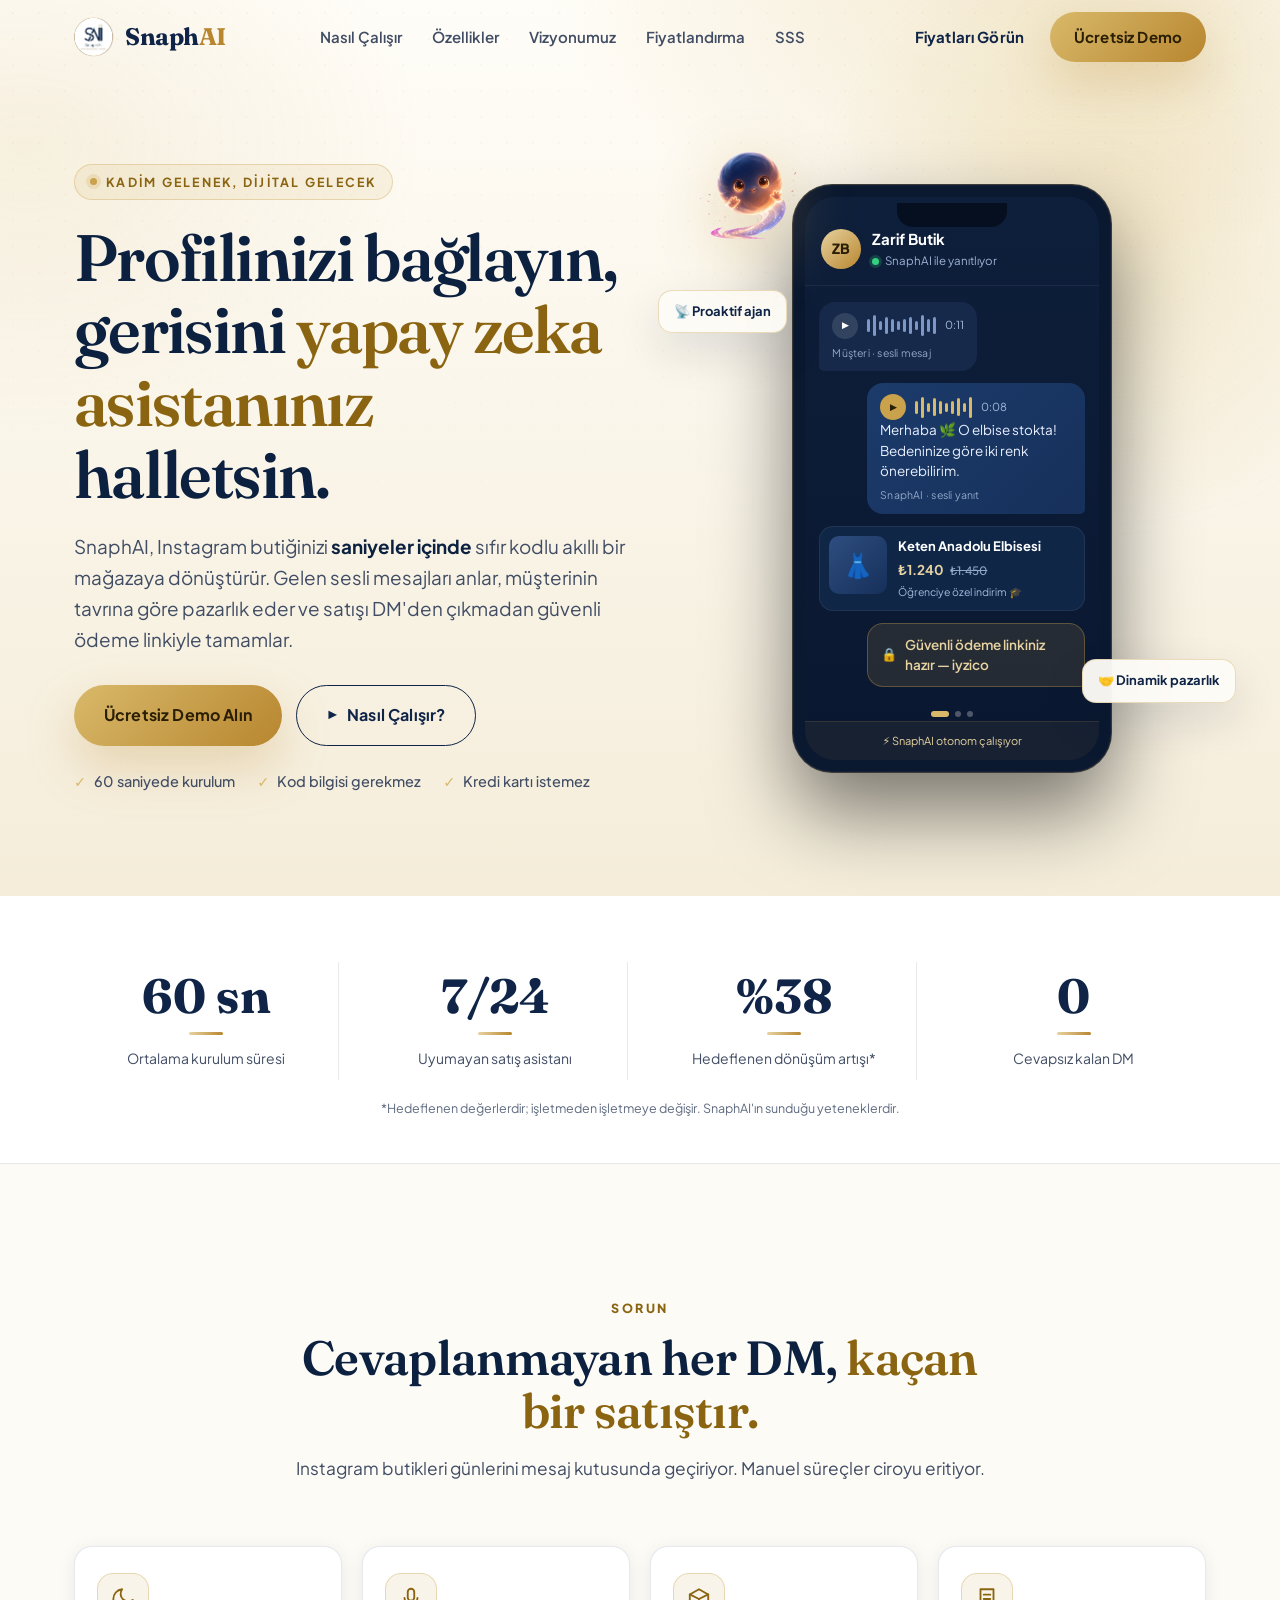
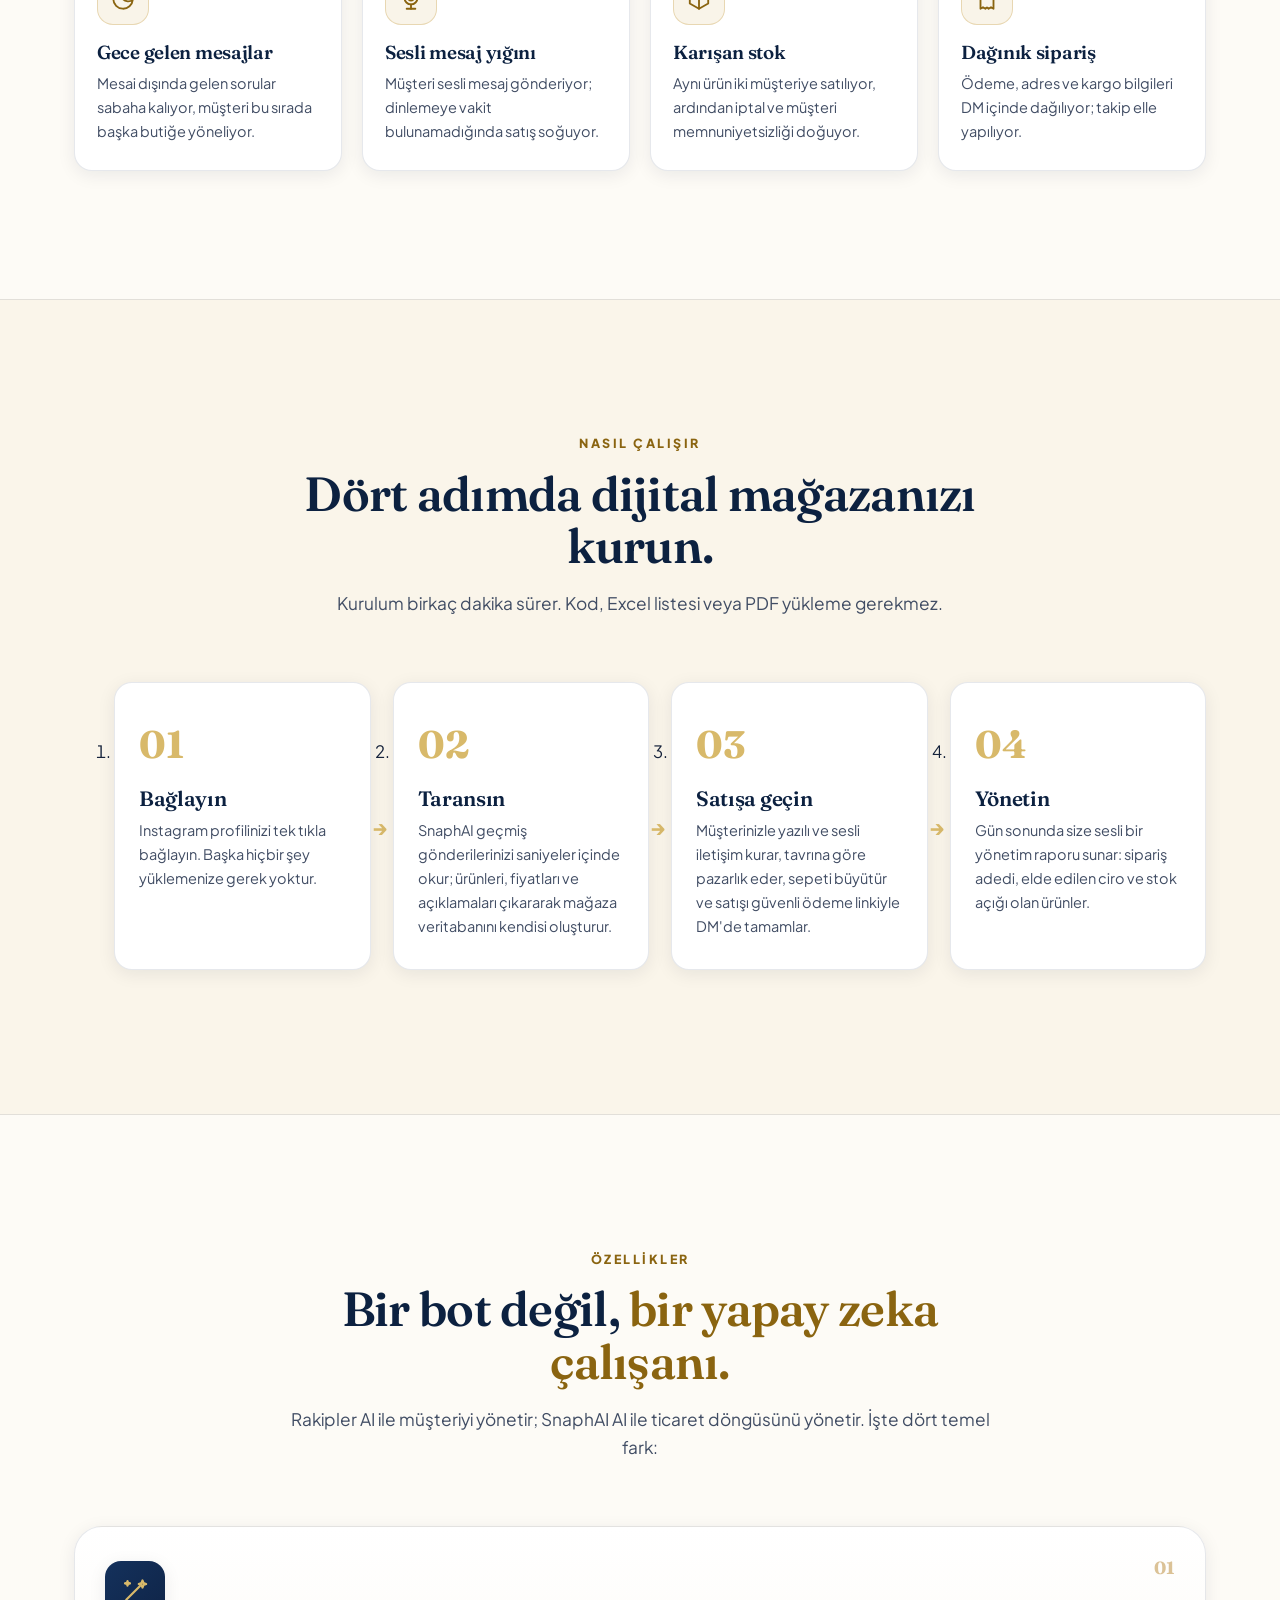
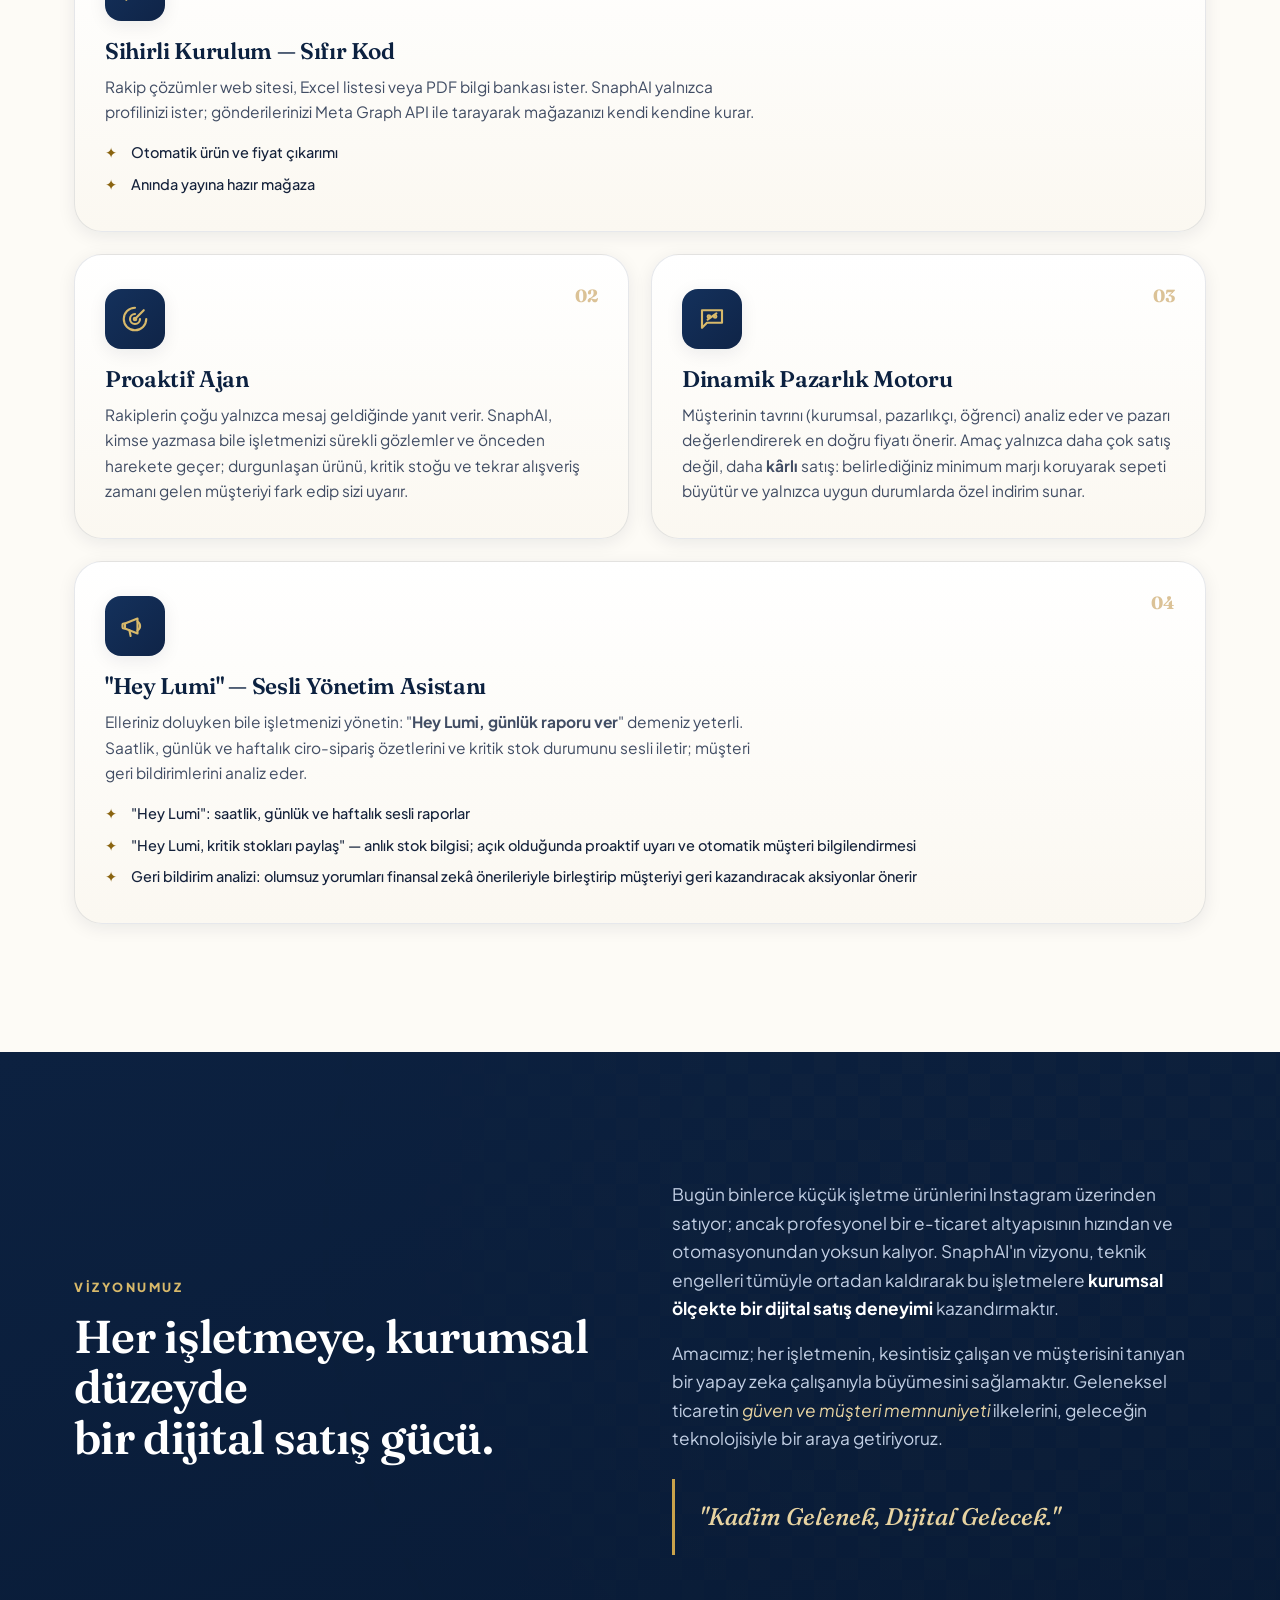
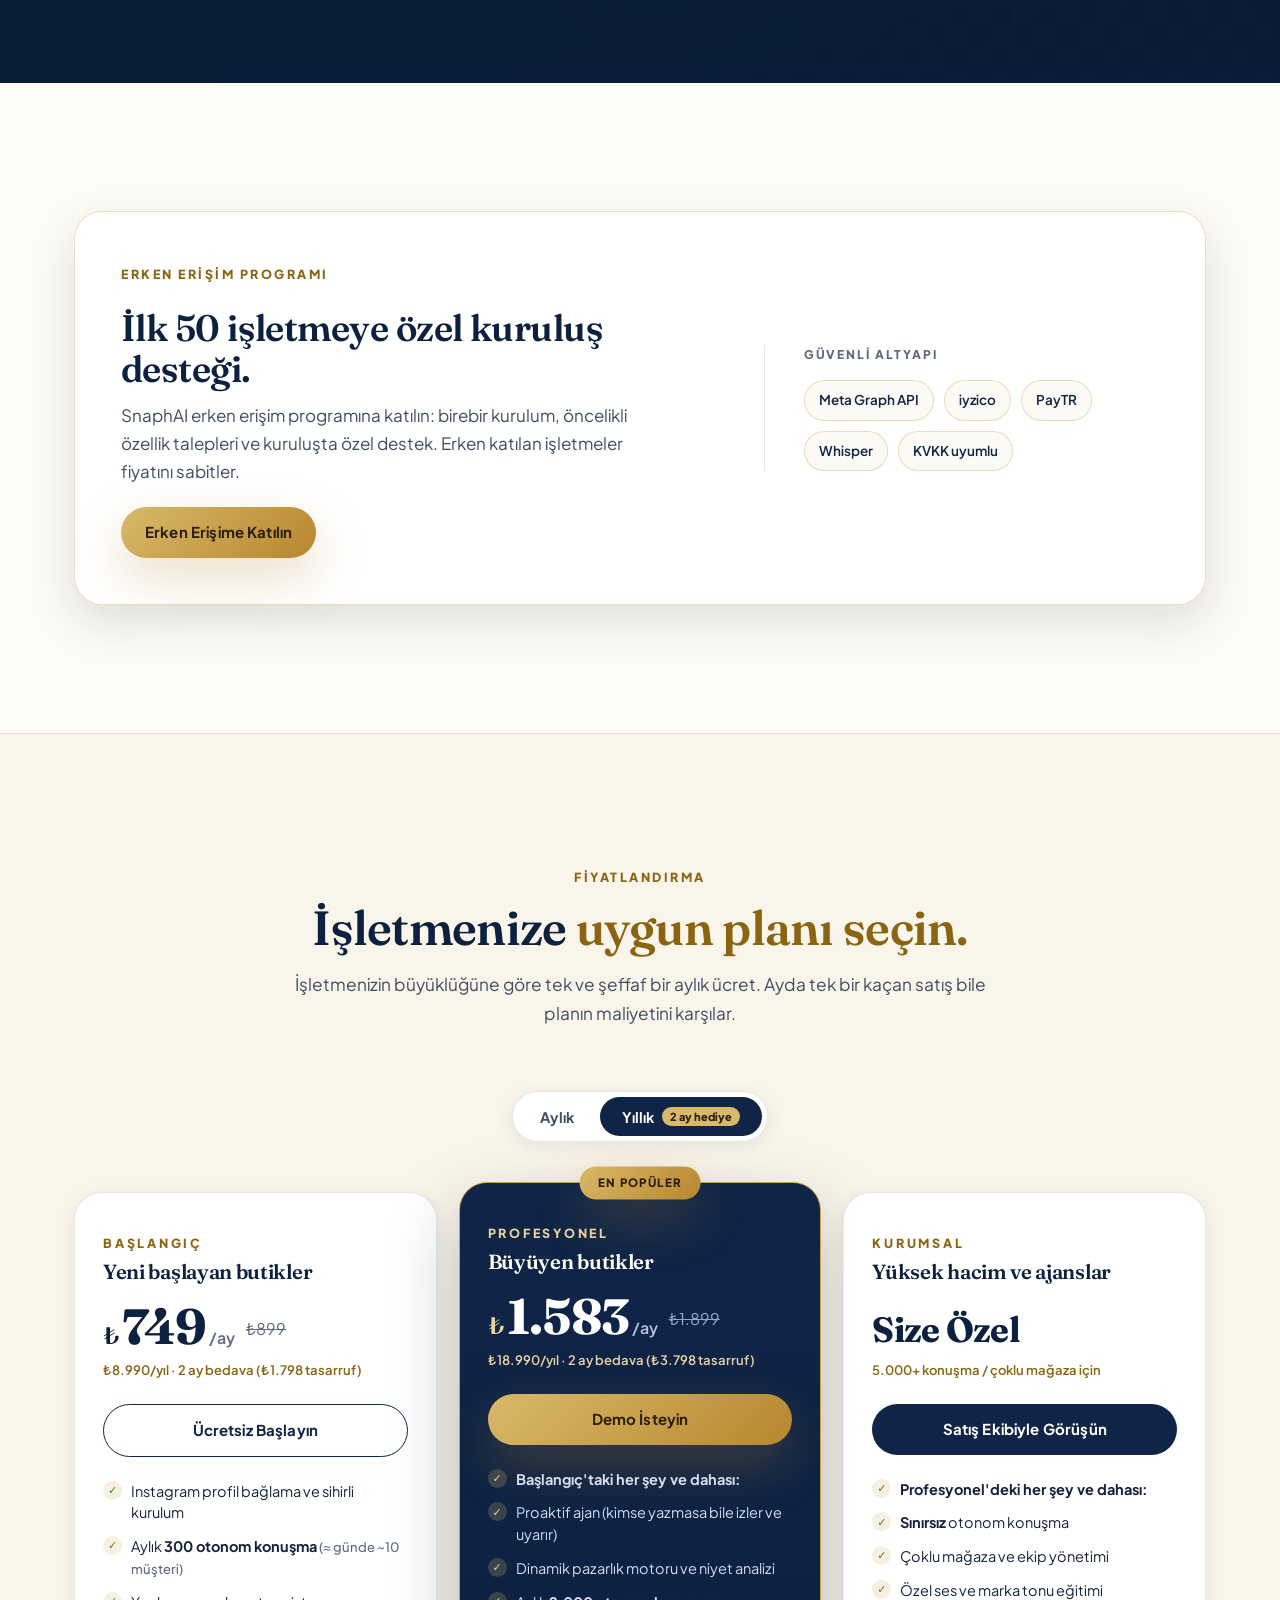
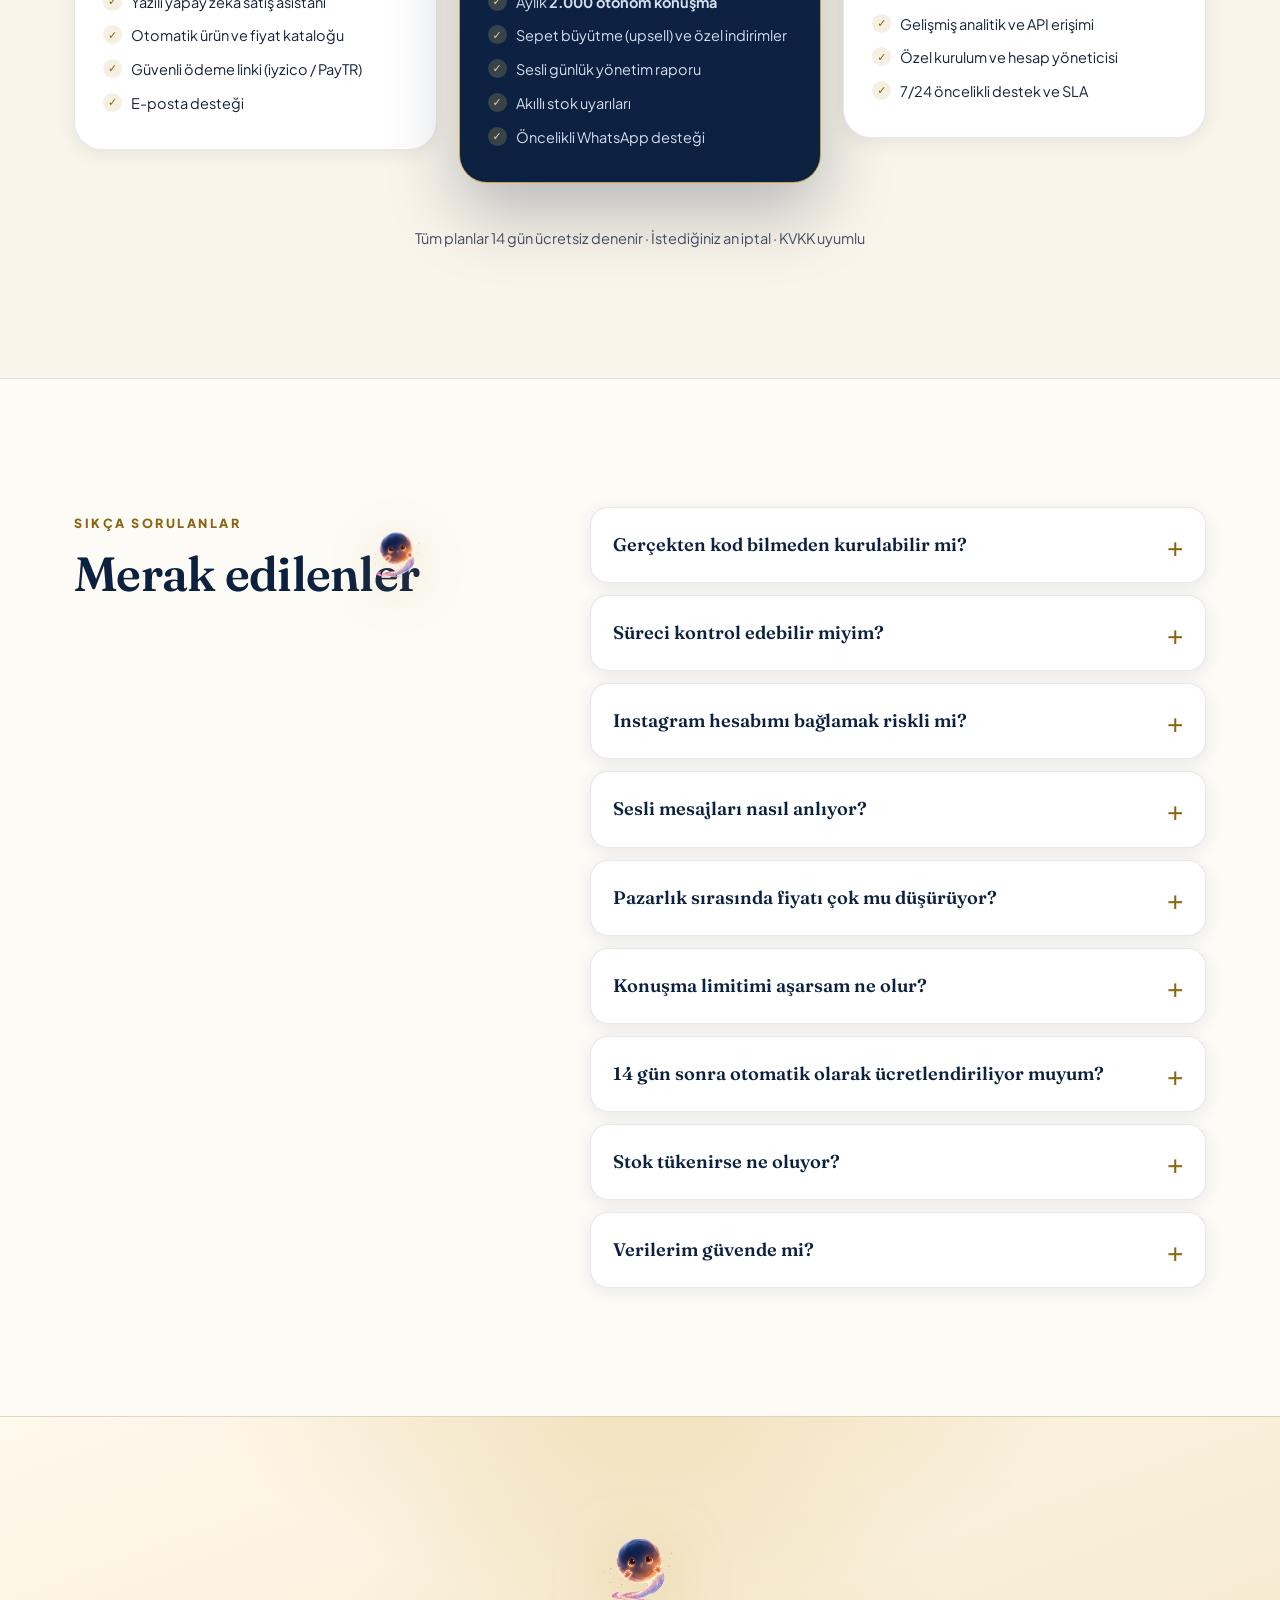
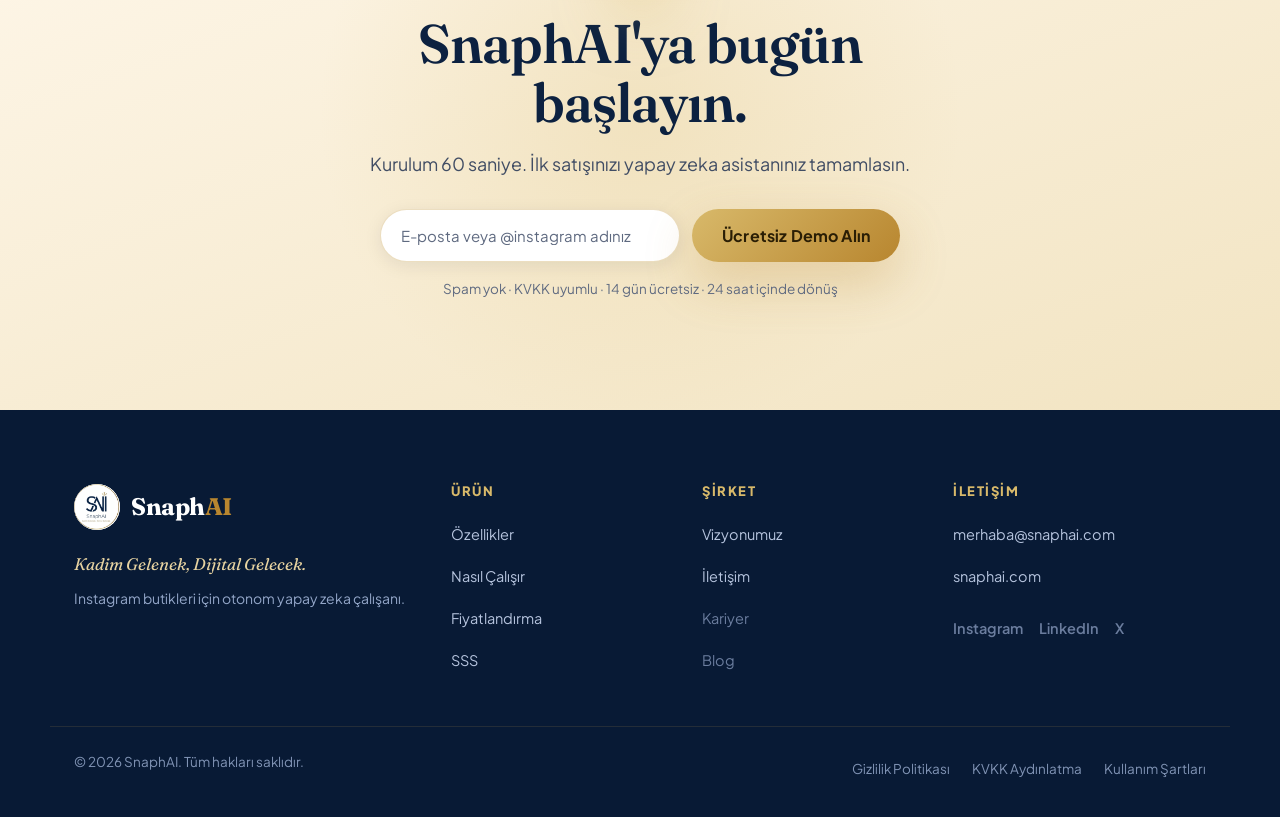
==== commit 68f1941b: "Update voice management feature description for clarity and engagement" ====
--- a/index.html
+++ b/index.html
@@ -323,12 +323,12 @@
             <div class="feature__icon" aria-hidden="true">
               <svg viewBox="0 0 24 24" fill="none" stroke="currentColor" stroke-width="1.7" stroke-linecap="round" stroke-linejoin="round"><path d="M4 10v4l10 4V6z"/><path d="M14 8.5a4 4 0 0 1 0 7"/><path d="M4 10H3a1 1 0 0 0-1 1v2a1 1 0 0 0 1 1h1"/><line x1="7.5" y1="15.5" x2="8.5" y2="20"/></svg>
             </div>
-            <h3>Sesli Yönetim Raporu ve Akıllı Stok</h3>
-            <p>"Bugün ne kadar sattım?" diye sorduğunuzda günü sesli olarak özetler. 50 sipariş gelip stokta 30 ürün varsa sizi uyarır: "20 adet stok açığı var, tedarik edilecek mi?" Tedarik edilemiyorsa bekleyen müşterilere otomatik ve nazik bir bilgilendirme gönderir.</p>
+            <h3>"Hey Lumi" — Sesli Yönetim Asistanı</h3>
+            <p>Elleriniz doluyken bile işletmenizi yönetin: "<strong>Hey Lumi, günlük raporu ver</strong>" demeniz yeterli. Saatlik, günlük ve haftalık ciro-sipariş özetlerini ve kritik stok durumunu sesli iletir; müşteri geri bildirimlerini analiz eder.</p>
             <ul class="feature__list">
-              <li>Sesli günlük ciro ve sipariş özeti</li>
-              <li>Stok açığında proaktif uyarı</li>
-              <li>Otomatik "stok tükendi" bilgilendirmesi</li>
+              <li>"Hey Lumi": saatlik, günlük ve haftalık sesli raporlar</li>
+              <li>"Hey Lumi, kritik stokları paylaş" — anlık stok bilgisi; açık olduğunda proaktif uyarı ve otomatik müşteri bilgilendirmesi</li>
+              <li>Geri bildirim analizi: olumsuz yorumları finansal zekâ önerileriyle birleştirip müşteriyi geri kazandıracak aksiyonlar önerir</li>
             </ul>
           </article>
         </div>
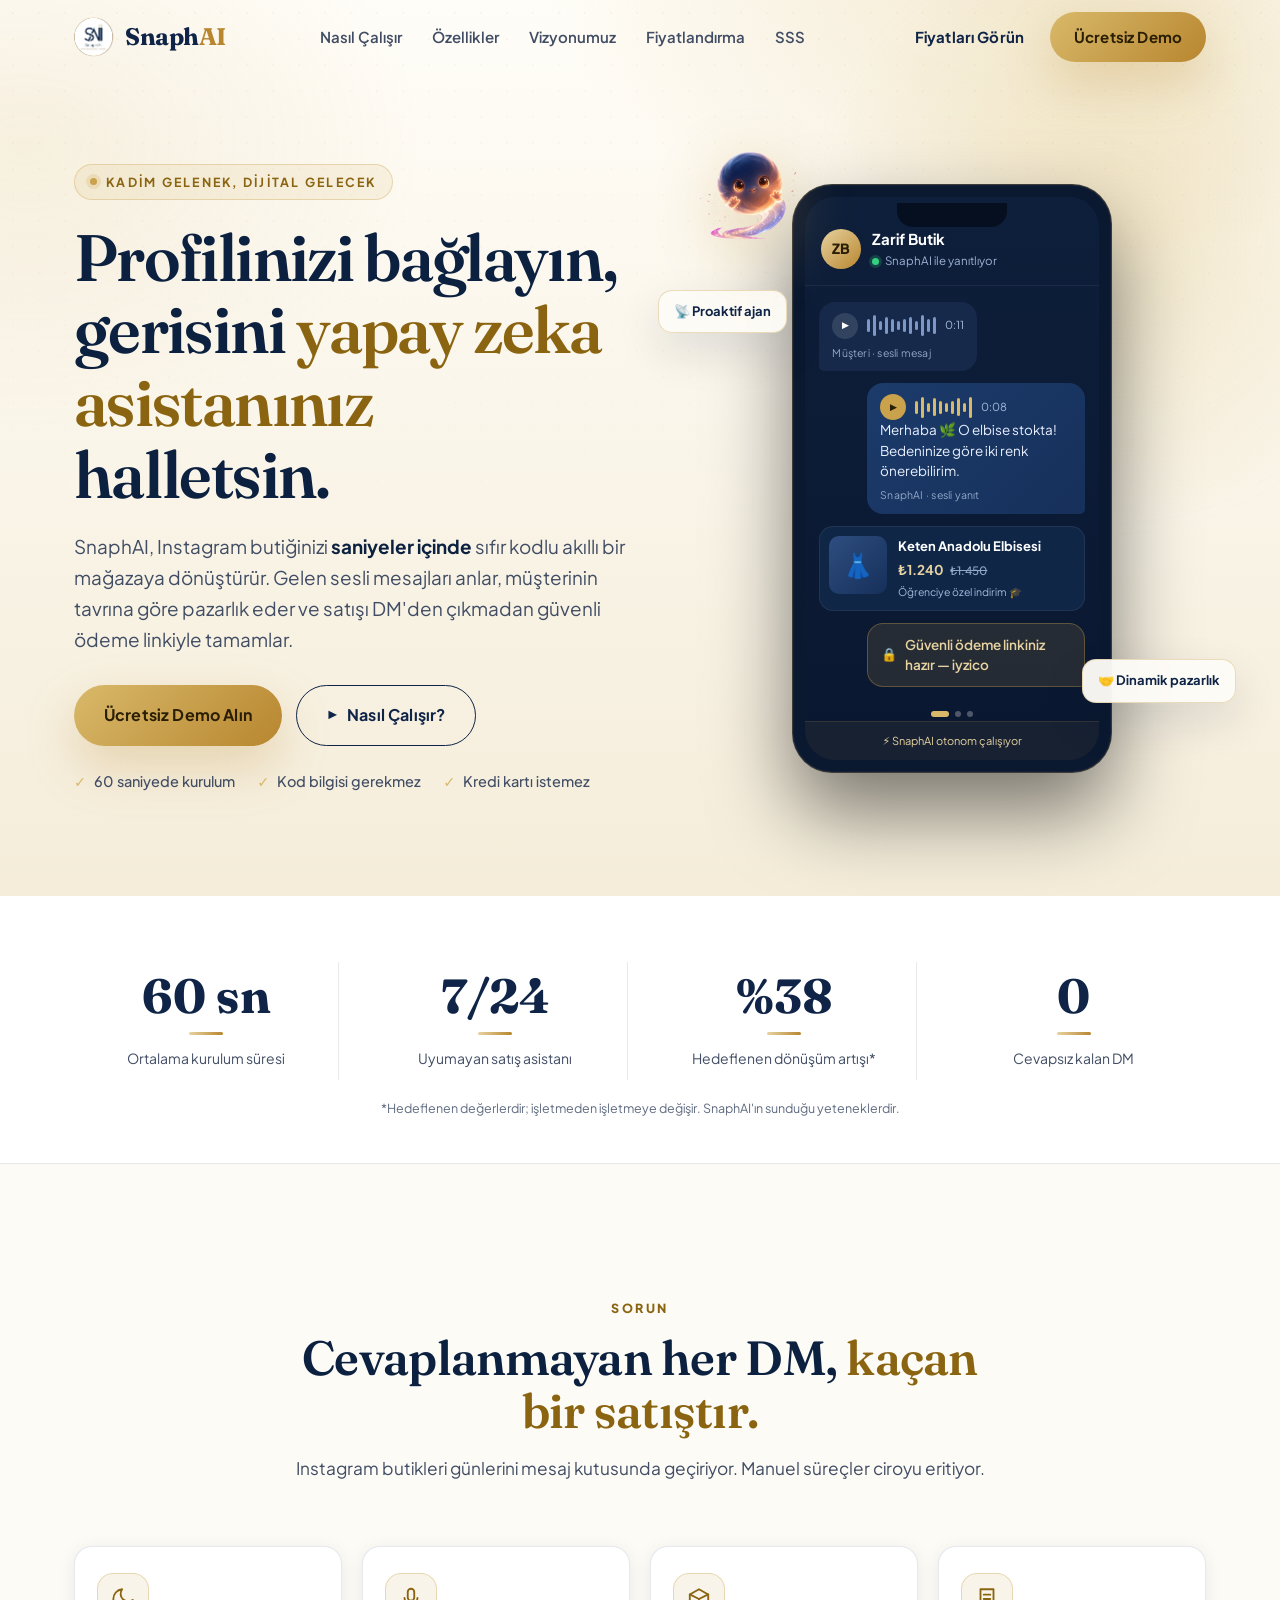
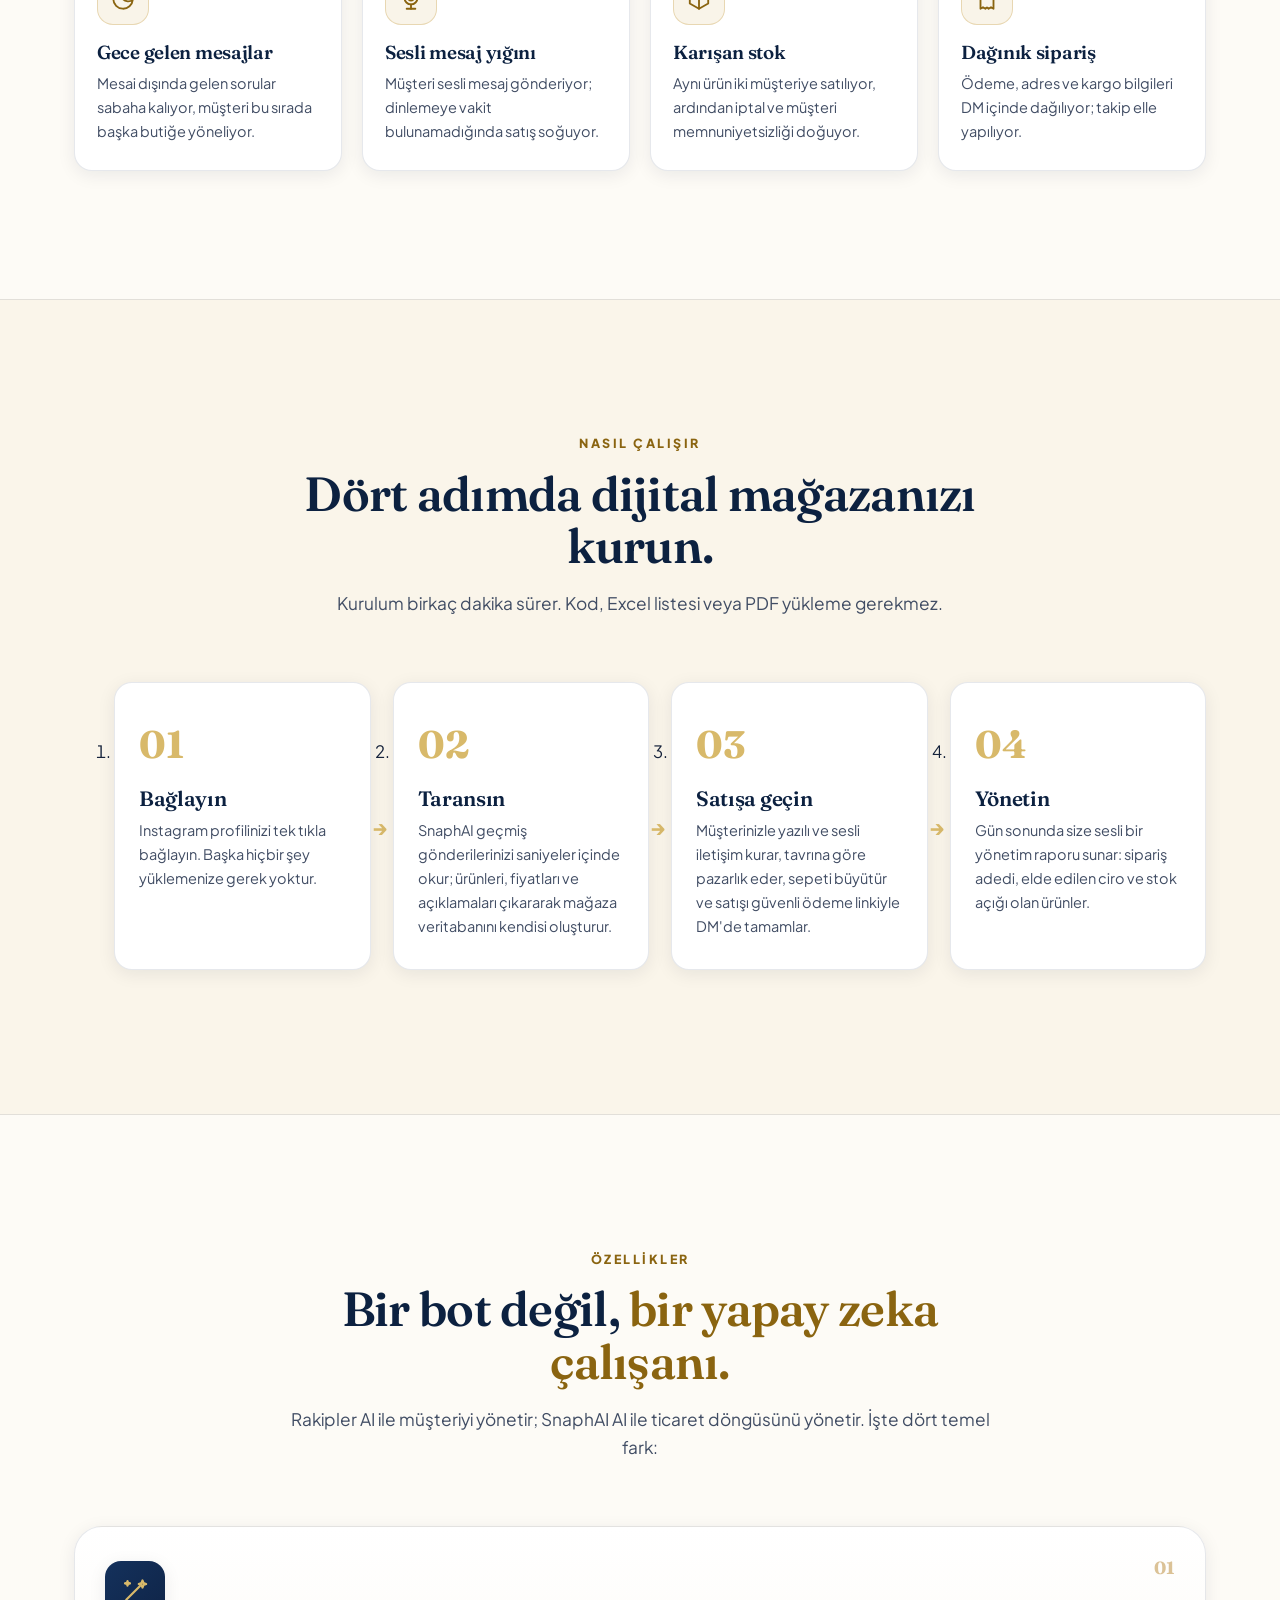
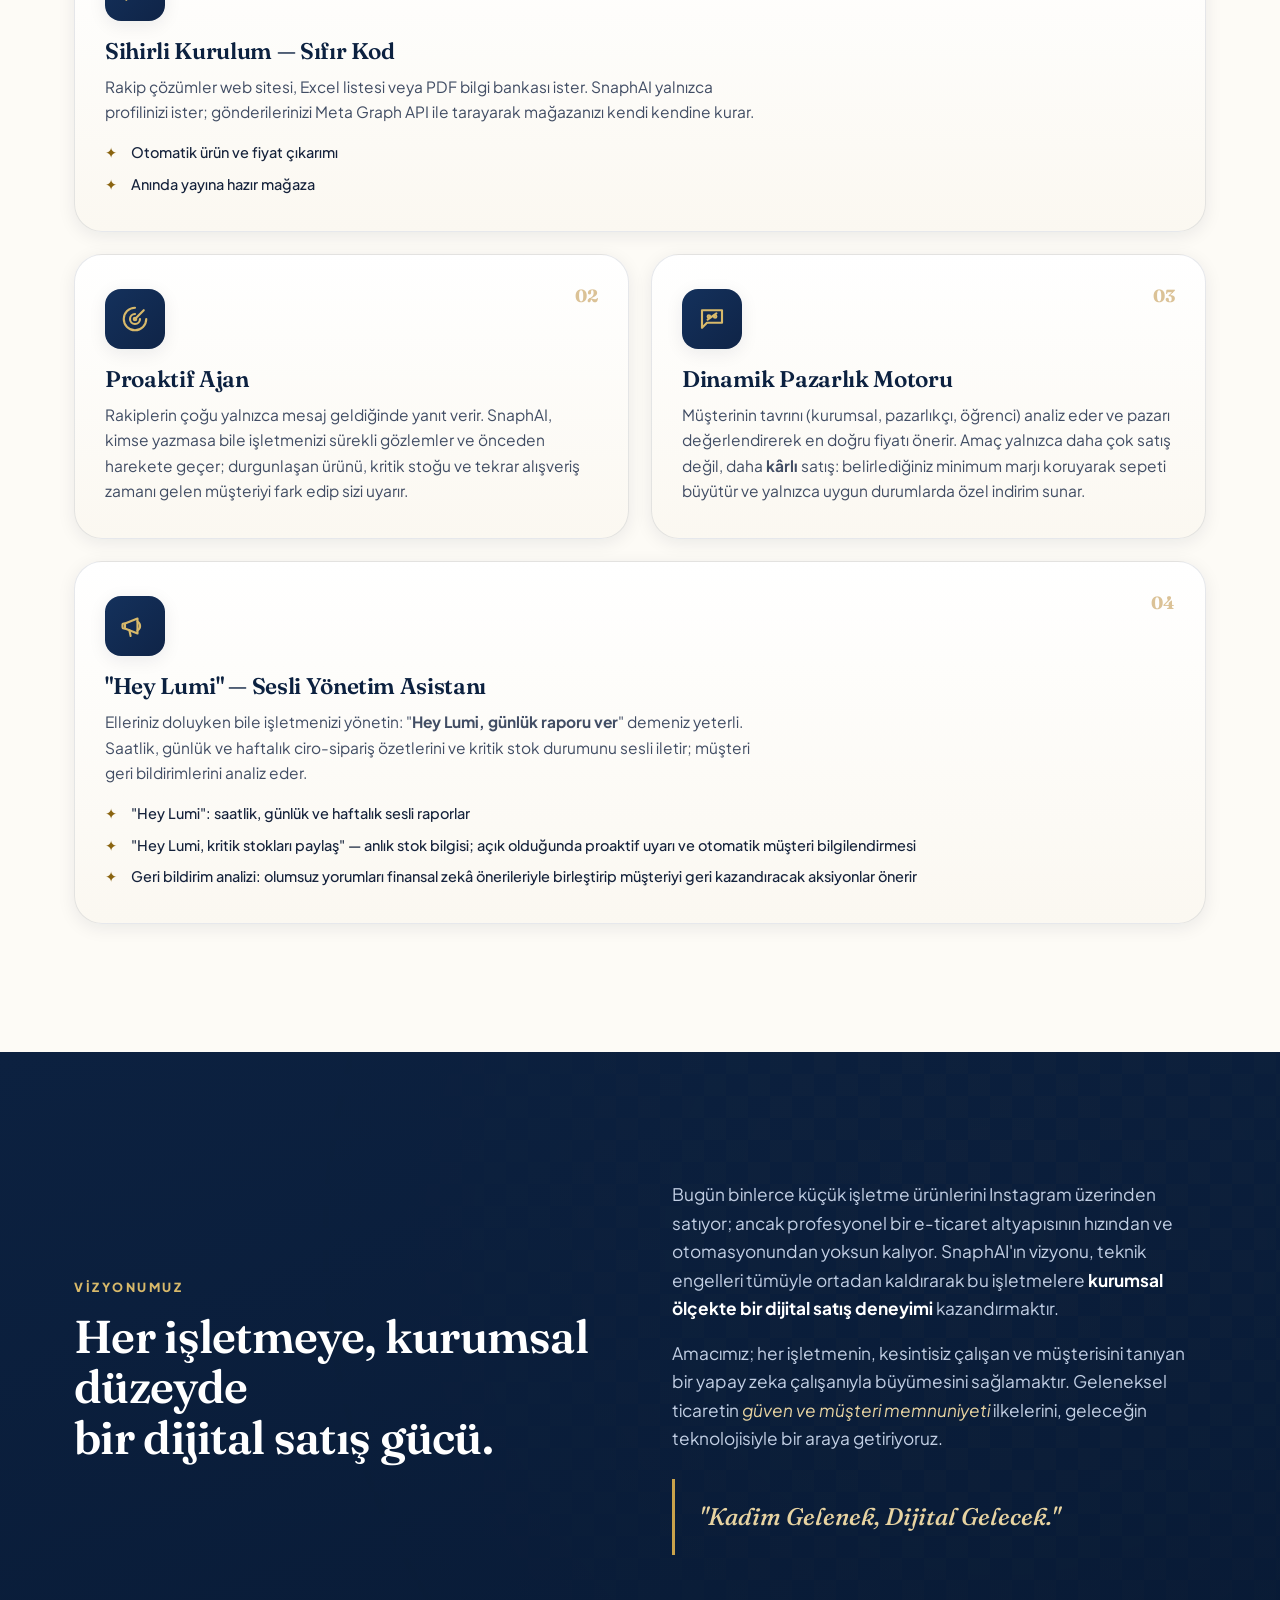
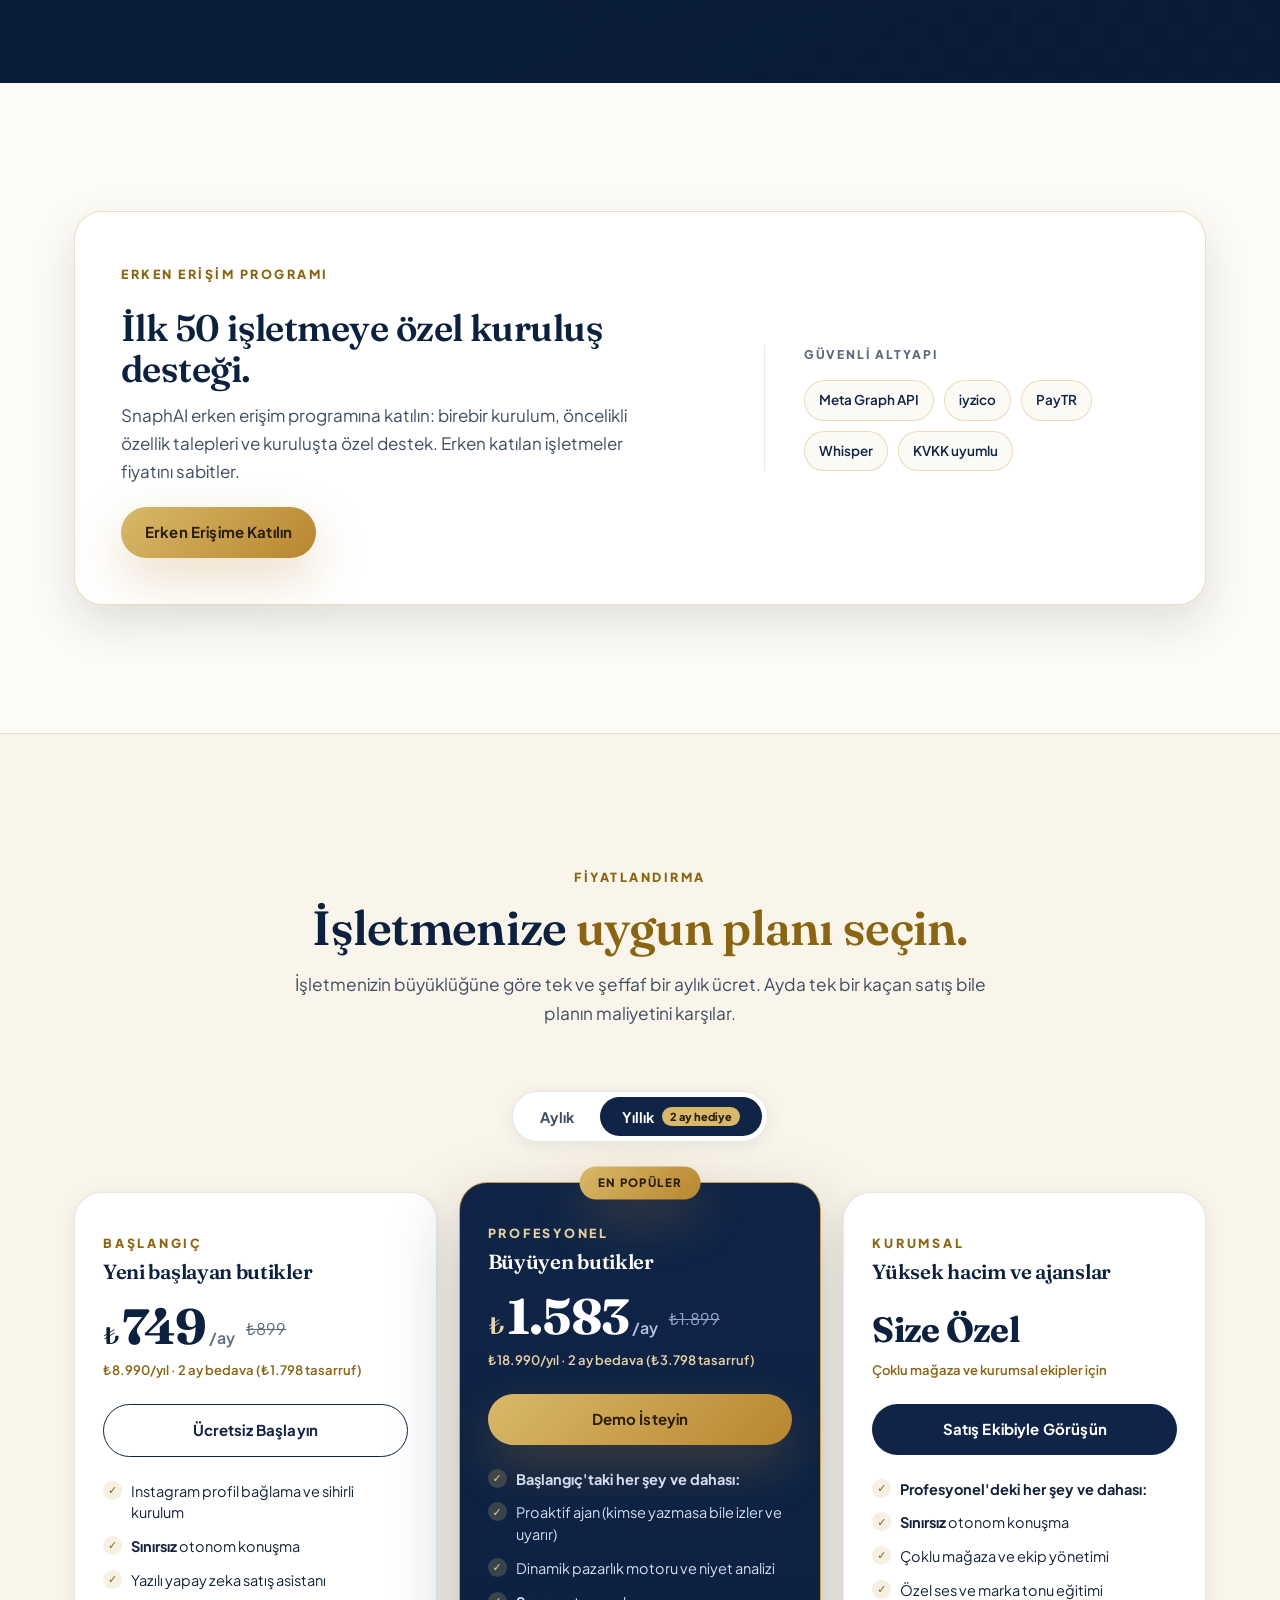
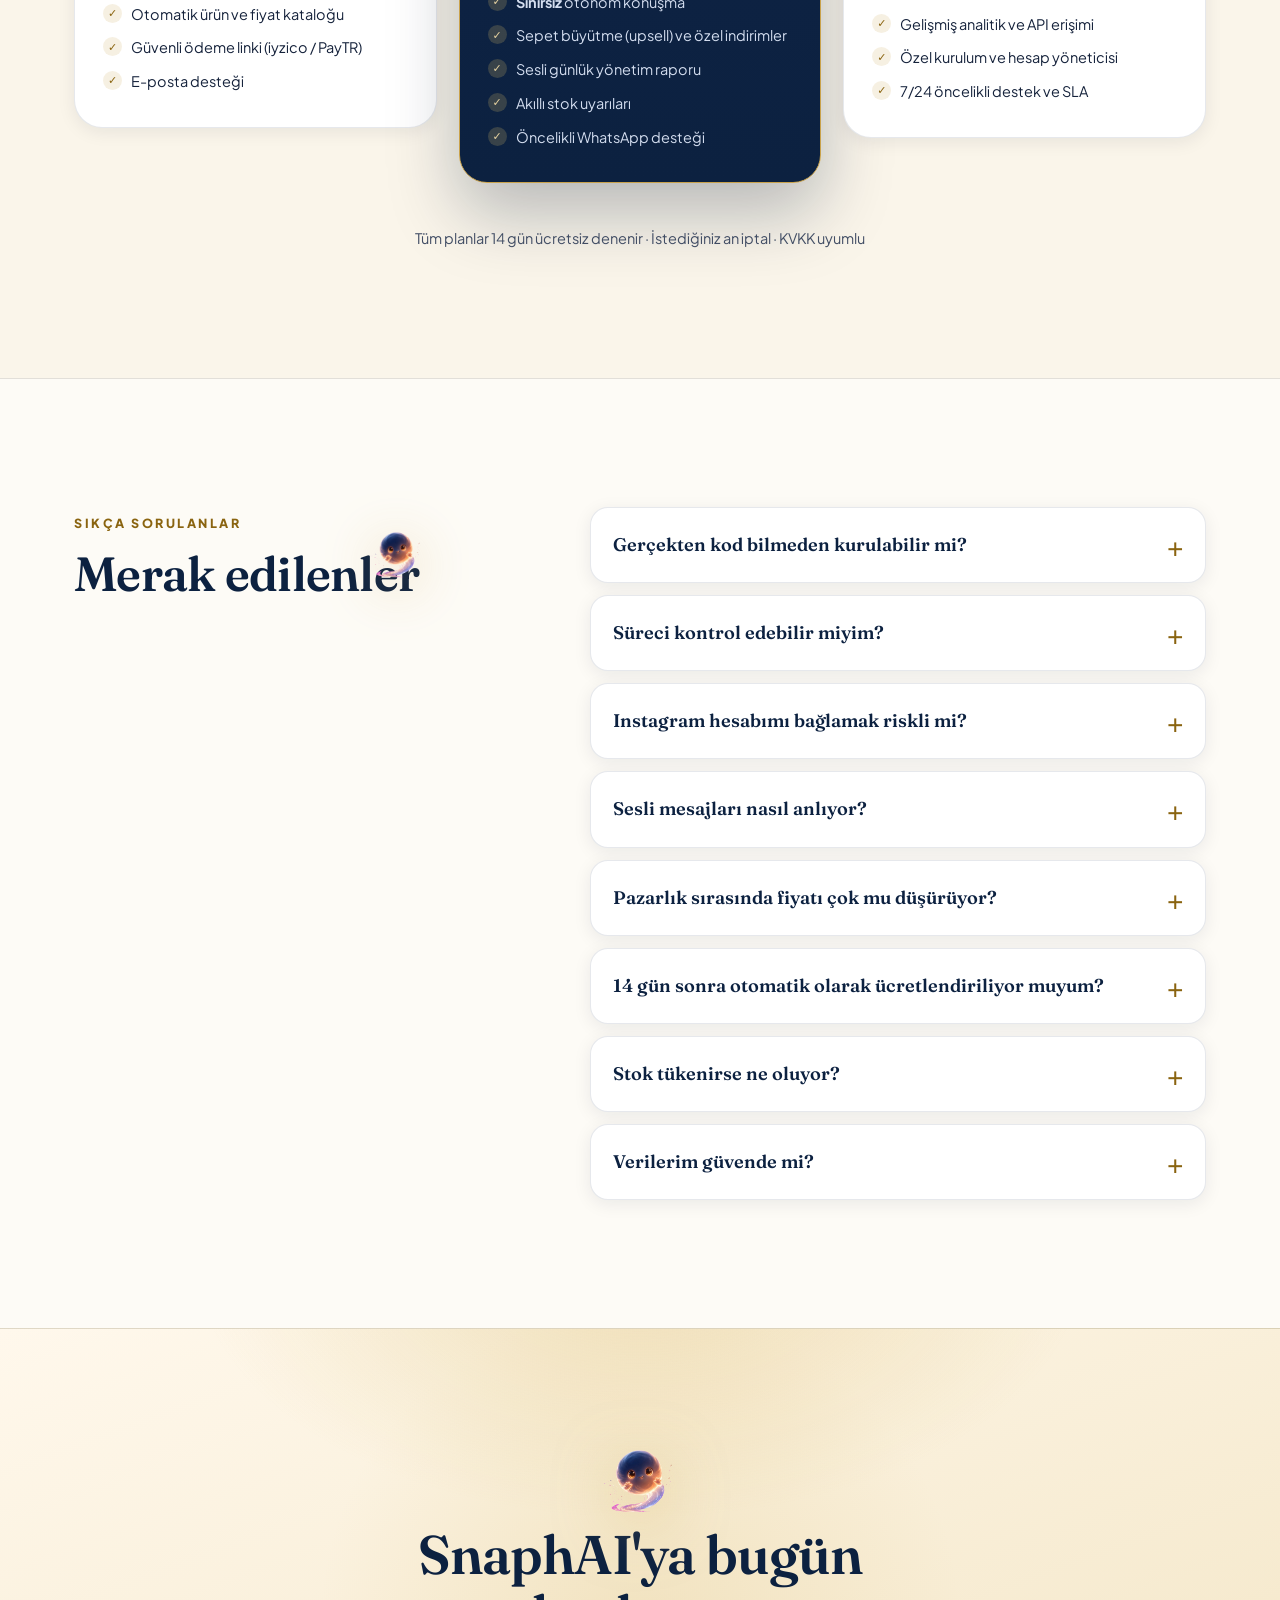
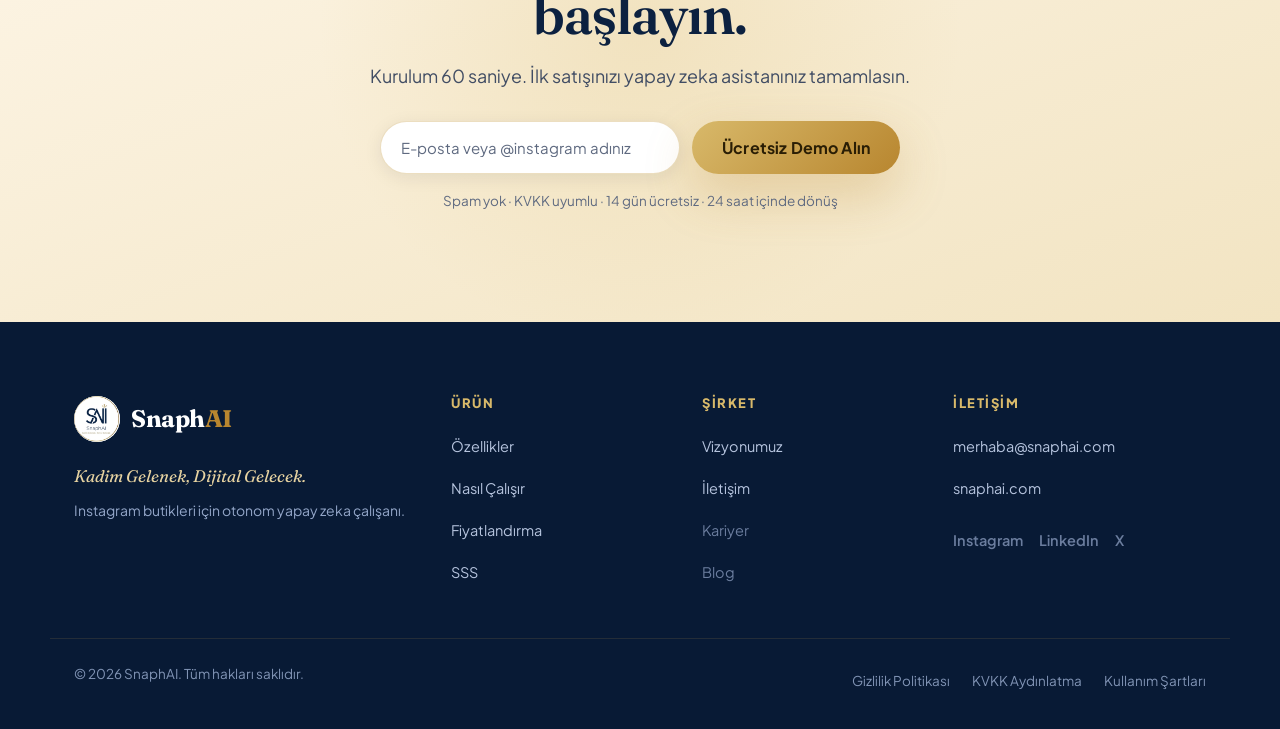
==== commit b01ffc56: "Update pricing and feature descriptions for clarity and accuracy" ====
--- a/index.html
+++ b/index.html
@@ -417,7 +417,7 @@
             <a href="#iletisim" class="btn btn--outline btn--block">Ücretsiz Başlayın</a>
             <ul class="plan__feats">
               <li>Instagram profil bağlama ve sihirli kurulum</li>
-              <li>Aylık <strong>300 otonom konuşma</strong> <span class="feat-hint">(≈ günde ~10 müşteri)</span></li>
+              <li><strong>Sınırsız</strong> otonom konuşma</li>
               <li>Yazılı yapay zeka satış asistanı</li>
               <li>Otomatik ürün ve fiyat kataloğu</li>
               <li>Güvenli ödeme linki (iyzico / PayTR)</li>
@@ -446,7 +446,7 @@
               <li><strong>Başlangıç'taki her şey ve dahası:</strong></li>
               <li>Proaktif ajan (kimse yazmasa bile izler ve uyarır)</li>
               <li>Dinamik pazarlık motoru ve niyet analizi</li>
-              <li>Aylık <strong>2.000 otonom konuşma</strong></li>
+              <li><strong>Sınırsız</strong> otonom konuşma</li>
               <li>Sepet büyütme (upsell) ve özel indirimler</li>
               <li>Sesli günlük yönetim raporu</li>
               <li>Akıllı stok uyarıları</li>
@@ -463,7 +463,7 @@
             <div class="plan__price plan__price--custom">
               <span class="plan__amount plan__amount--custom">Size Özel</span>
             </div>
-            <p class="plan__billnote">5.000+ konuşma / çoklu mağaza için</p>
+            <p class="plan__billnote">Çoklu mağaza ve kurumsal ekipler için</p>
             <a href="#iletisim" class="btn btn--dark btn--block">Satış Ekibiyle Görüşün</a>
             <ul class="plan__feats">
               <li><strong>Profesyonel'deki her şey ve dahası:</strong></li>
@@ -510,10 +510,6 @@
           <details class="qa">
             <summary>Pazarlık sırasında fiyatı çok mu düşürüyor?</summary>
             <p>Hayır. Sınırları siz belirlersiniz. SnaphAI yalnızca sizin belirlediğiniz alt sınırın içinde hareket eder; çoğu zaman indirim yerine sepeti büyütmeyi (upsell) tercih eder.</p>
-          </details>
-          <details class="qa">
-            <summary>Konuşma limitimi aşarsam ne olur?</summary>
-            <p>Satış hiçbir zaman durmaz. Limit dolduğunda ek konuşmalar şeffaf birim fiyatla faturalanır veya bir üst plana geçersiniz — habersiz kesinti ya da gizli ücret yoktur.</p>
           </details>
           <details class="qa">
             <summary>14 gün sonra otomatik olarak ücretlendiriliyor muyum?</summary>
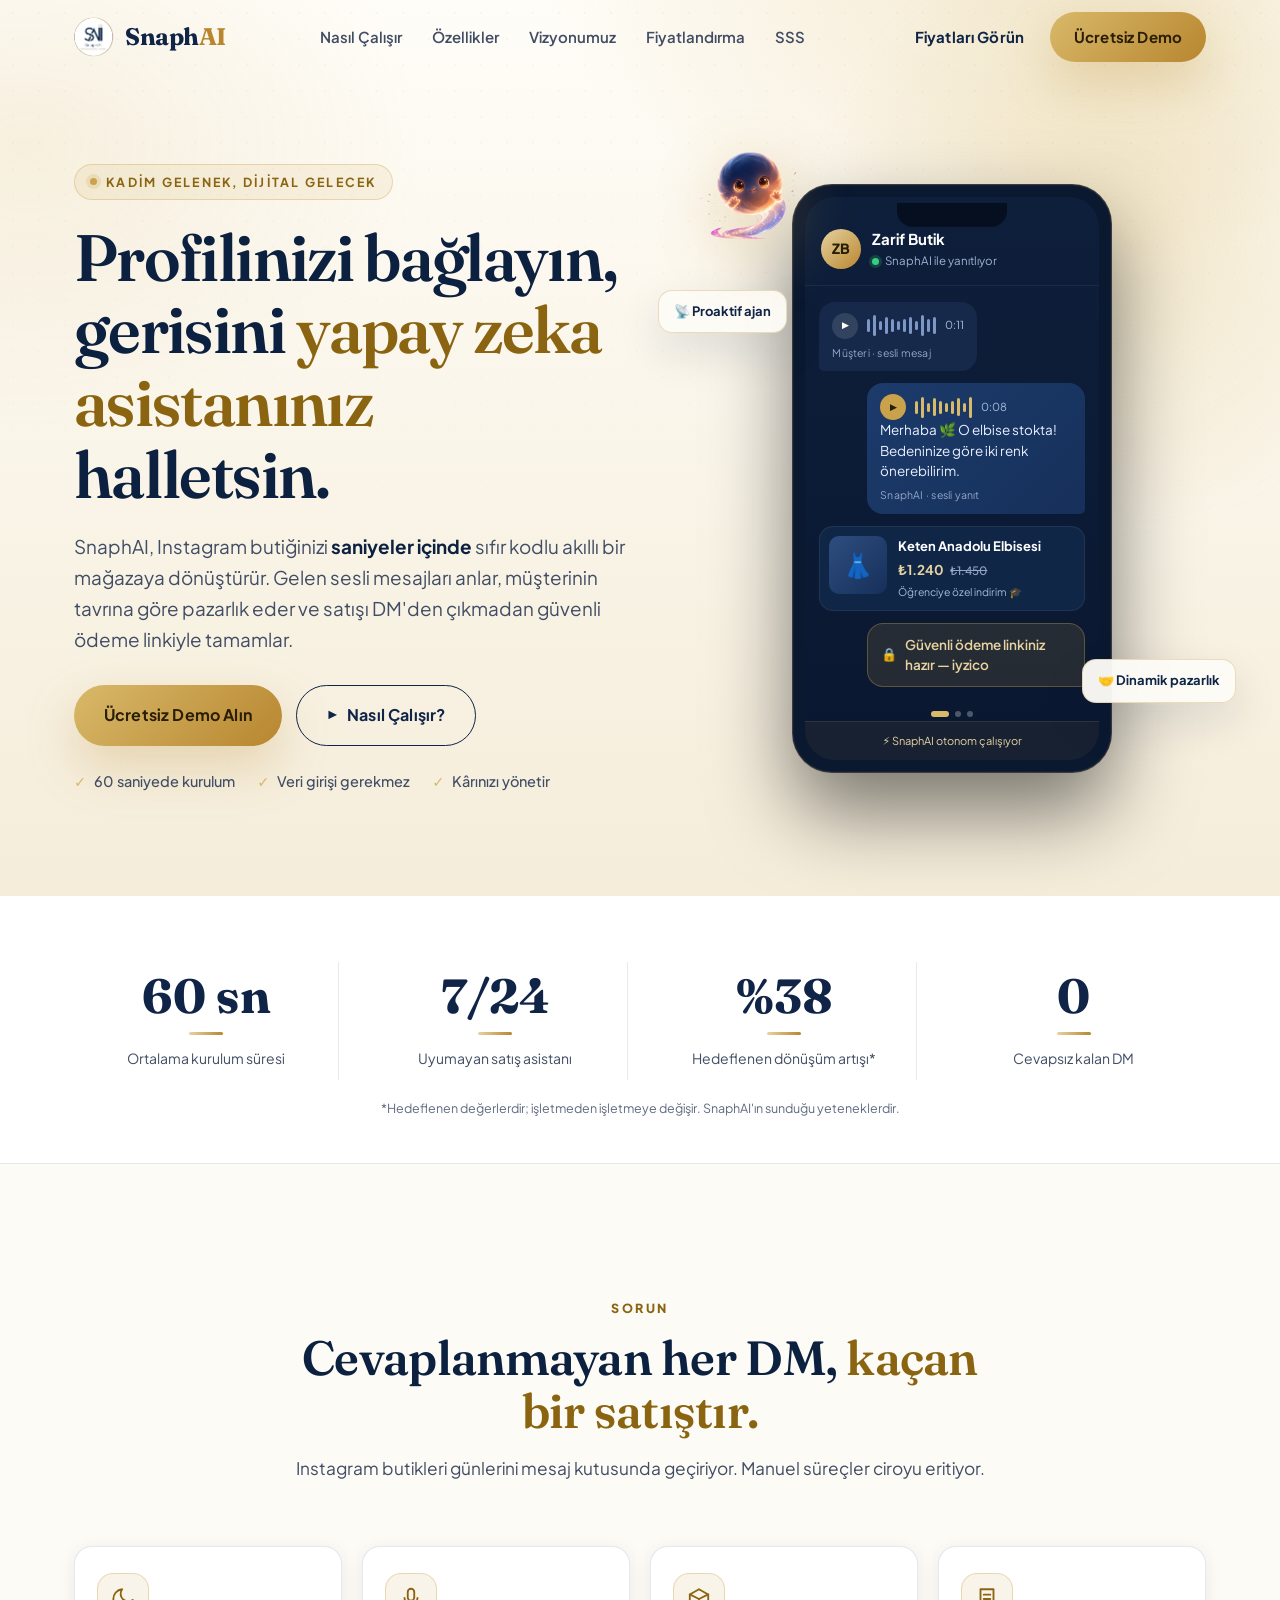
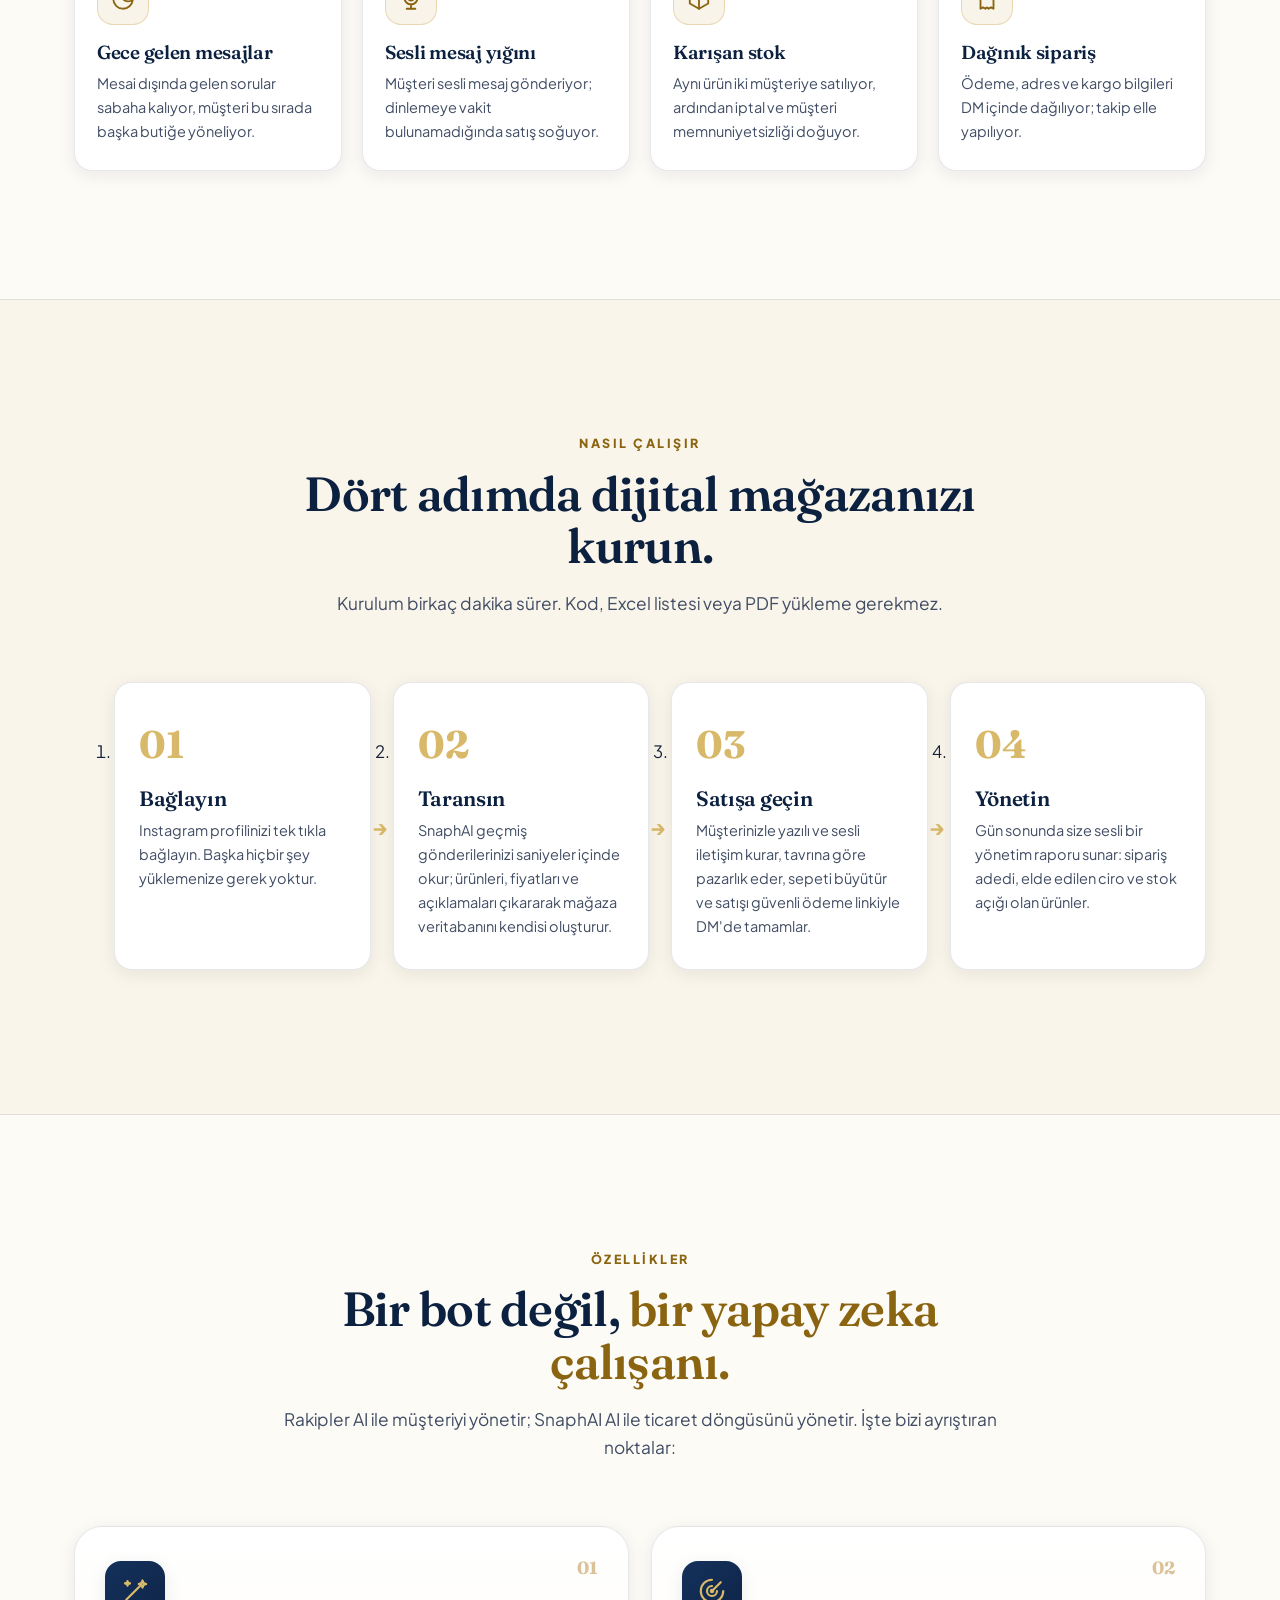
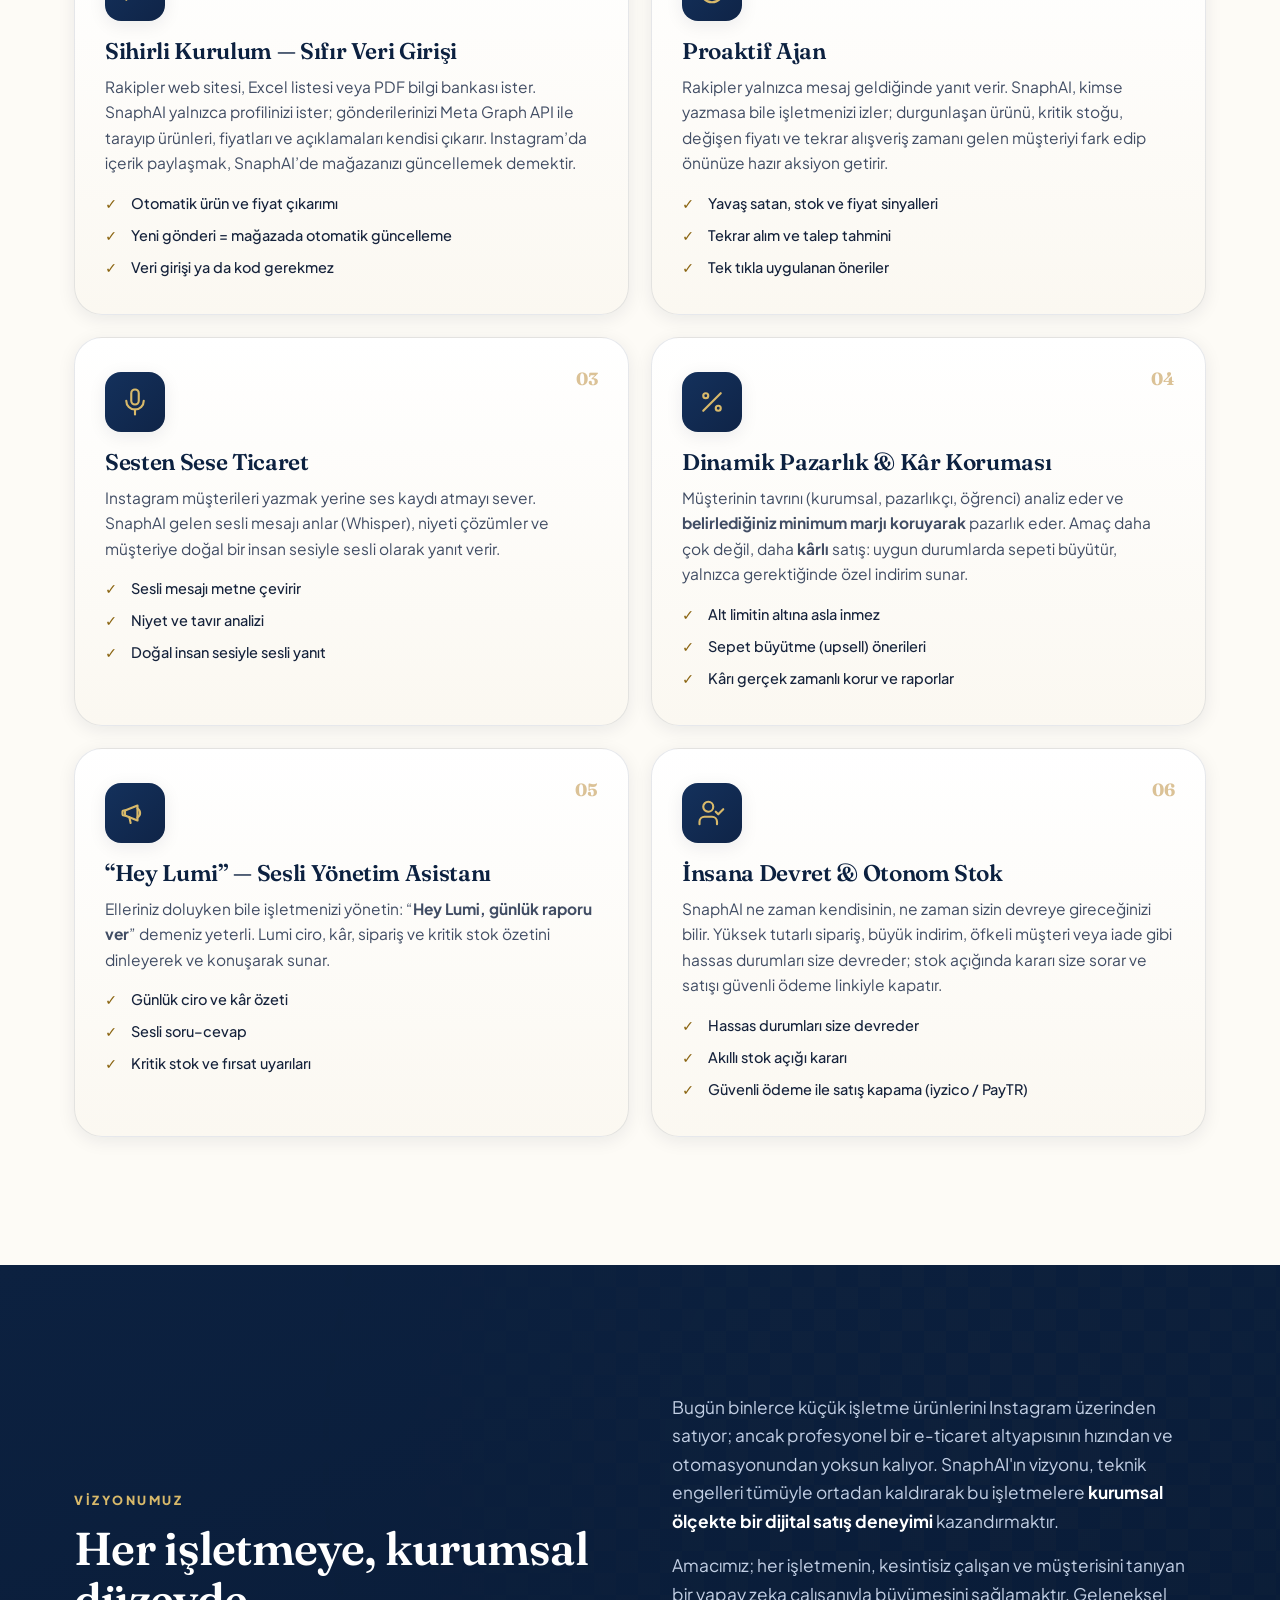
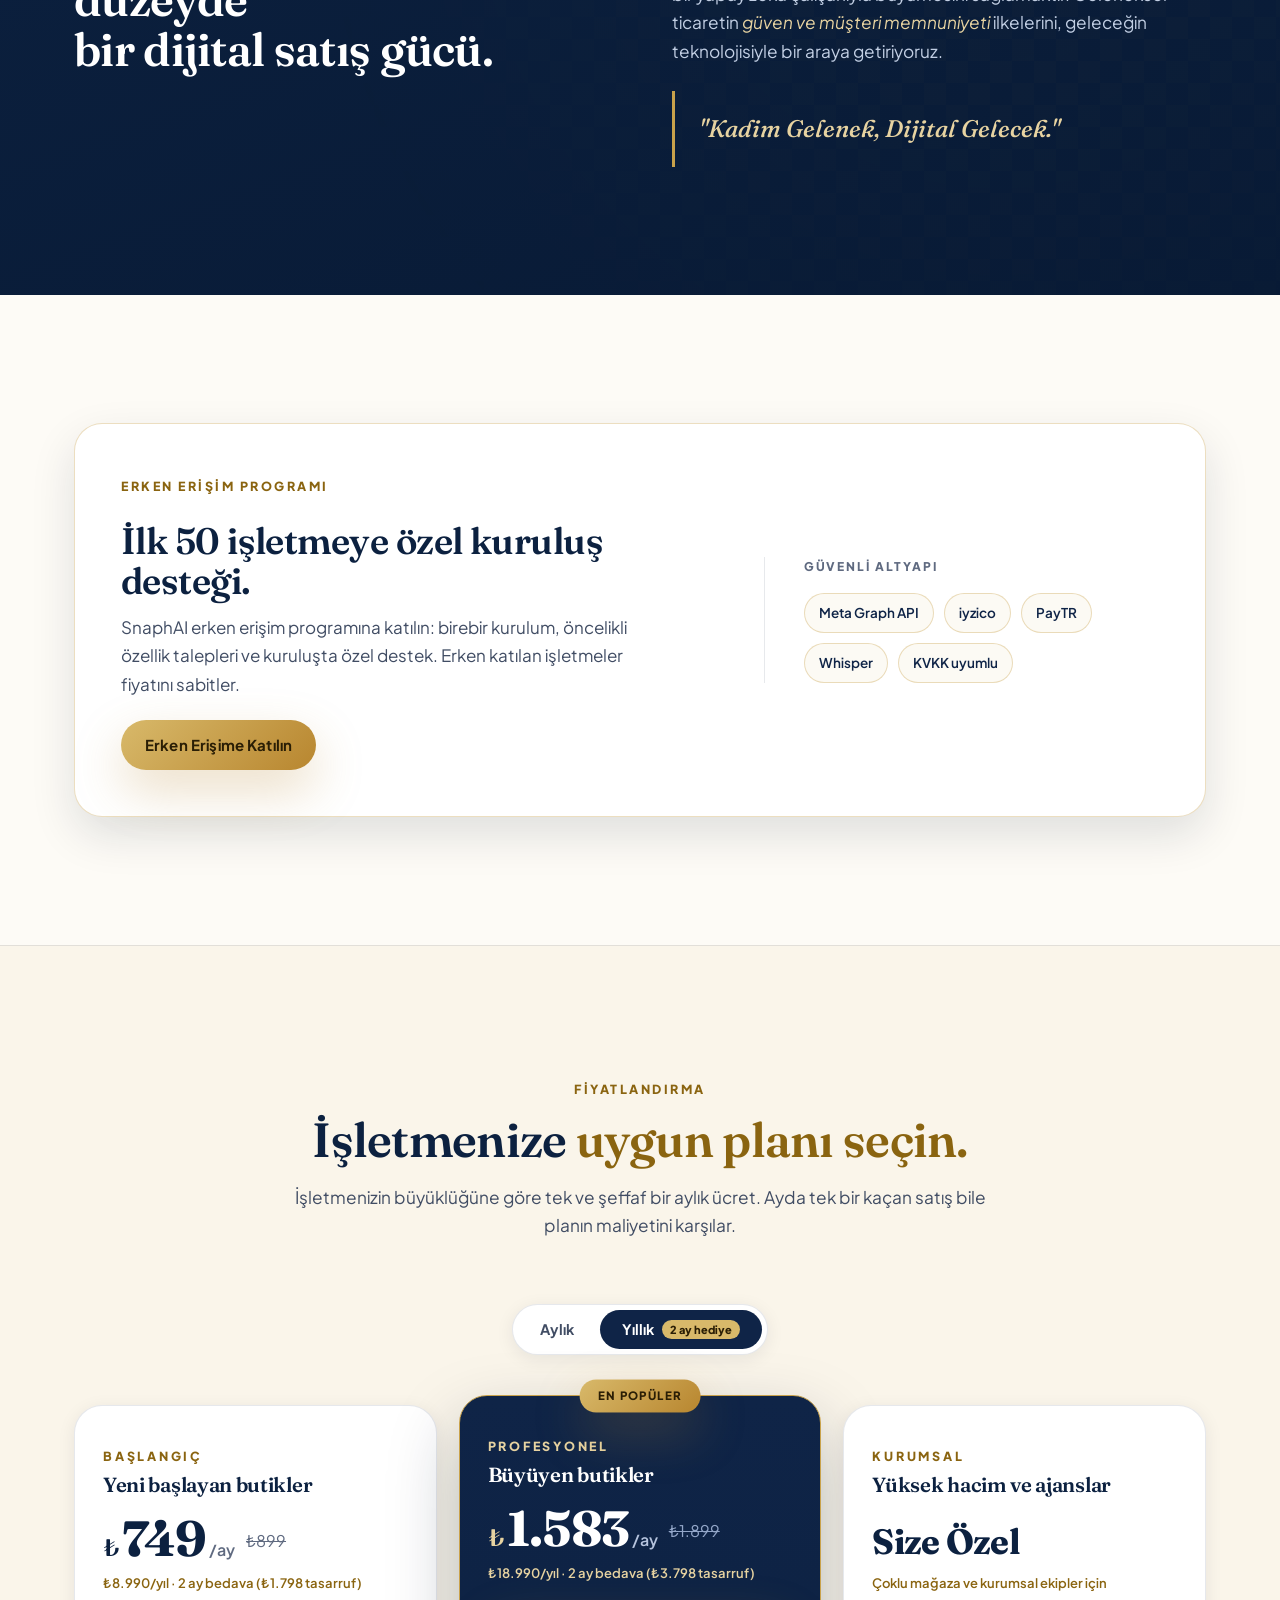
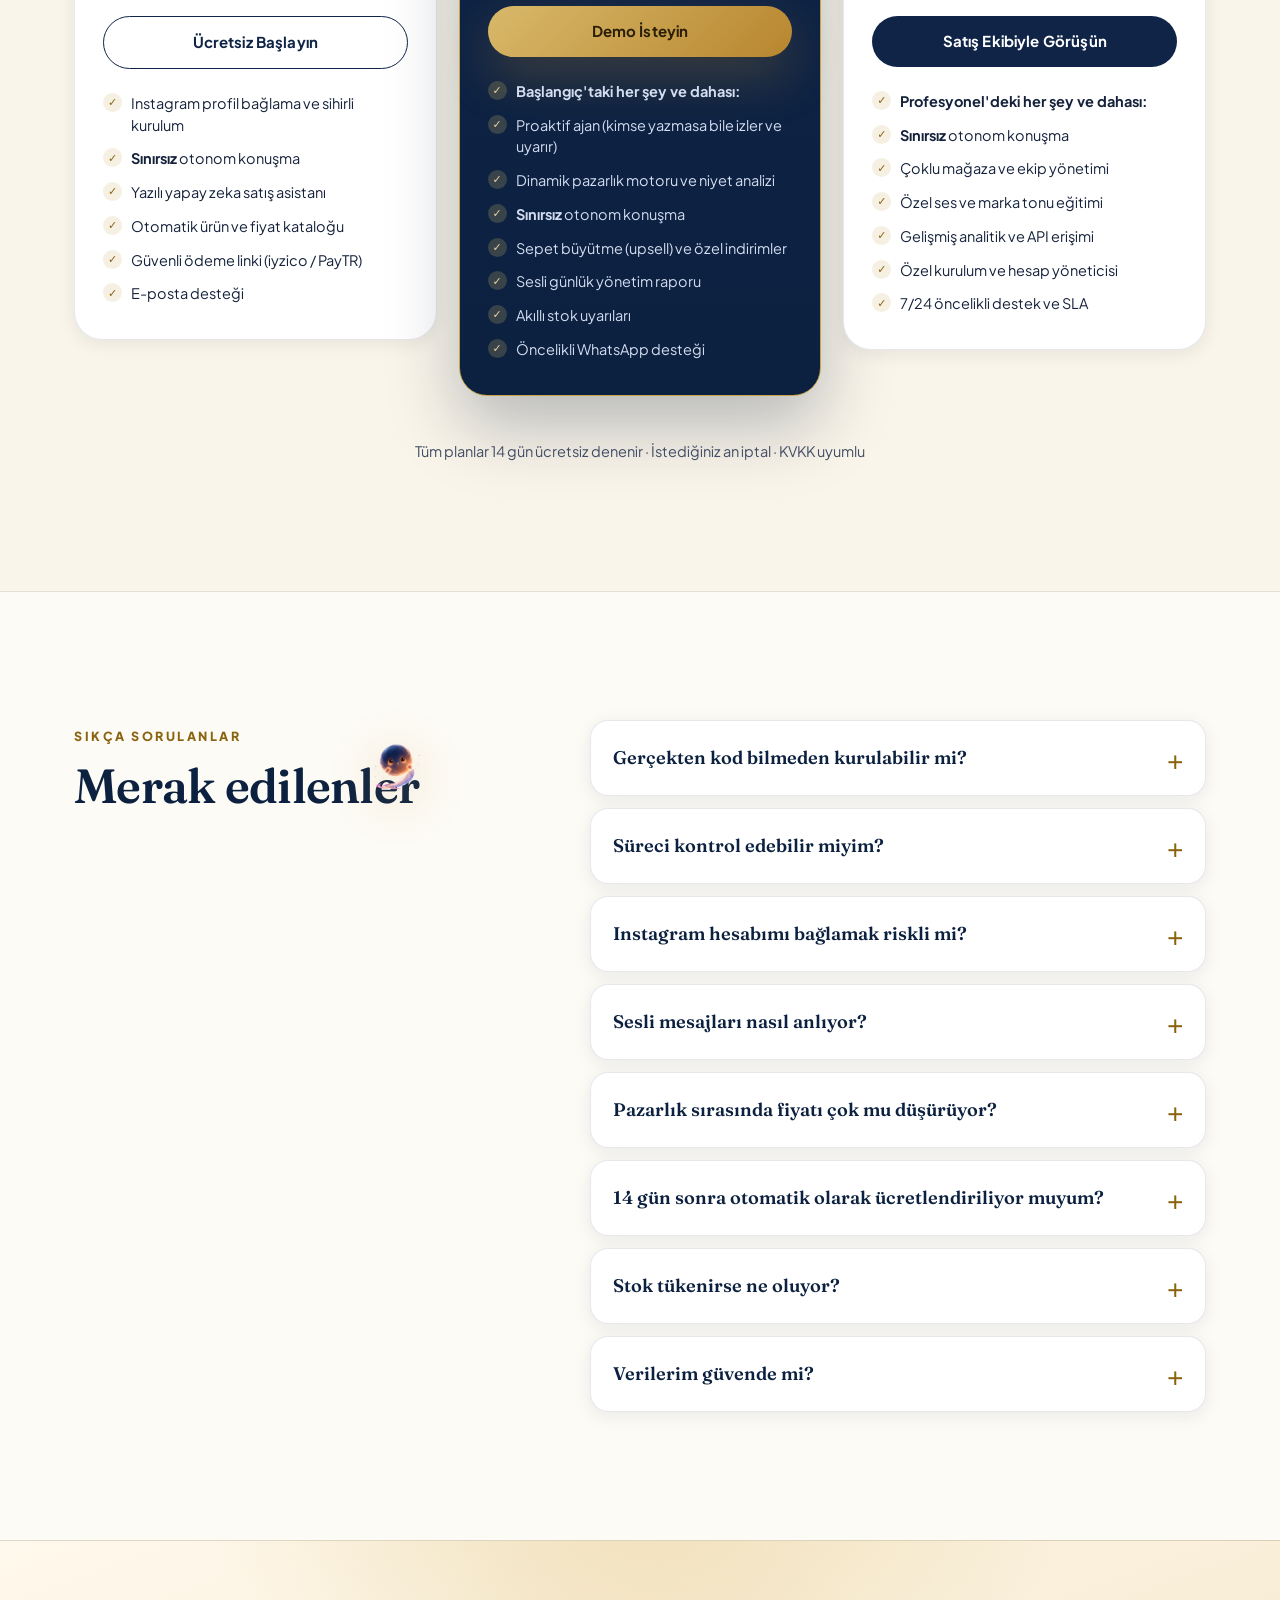
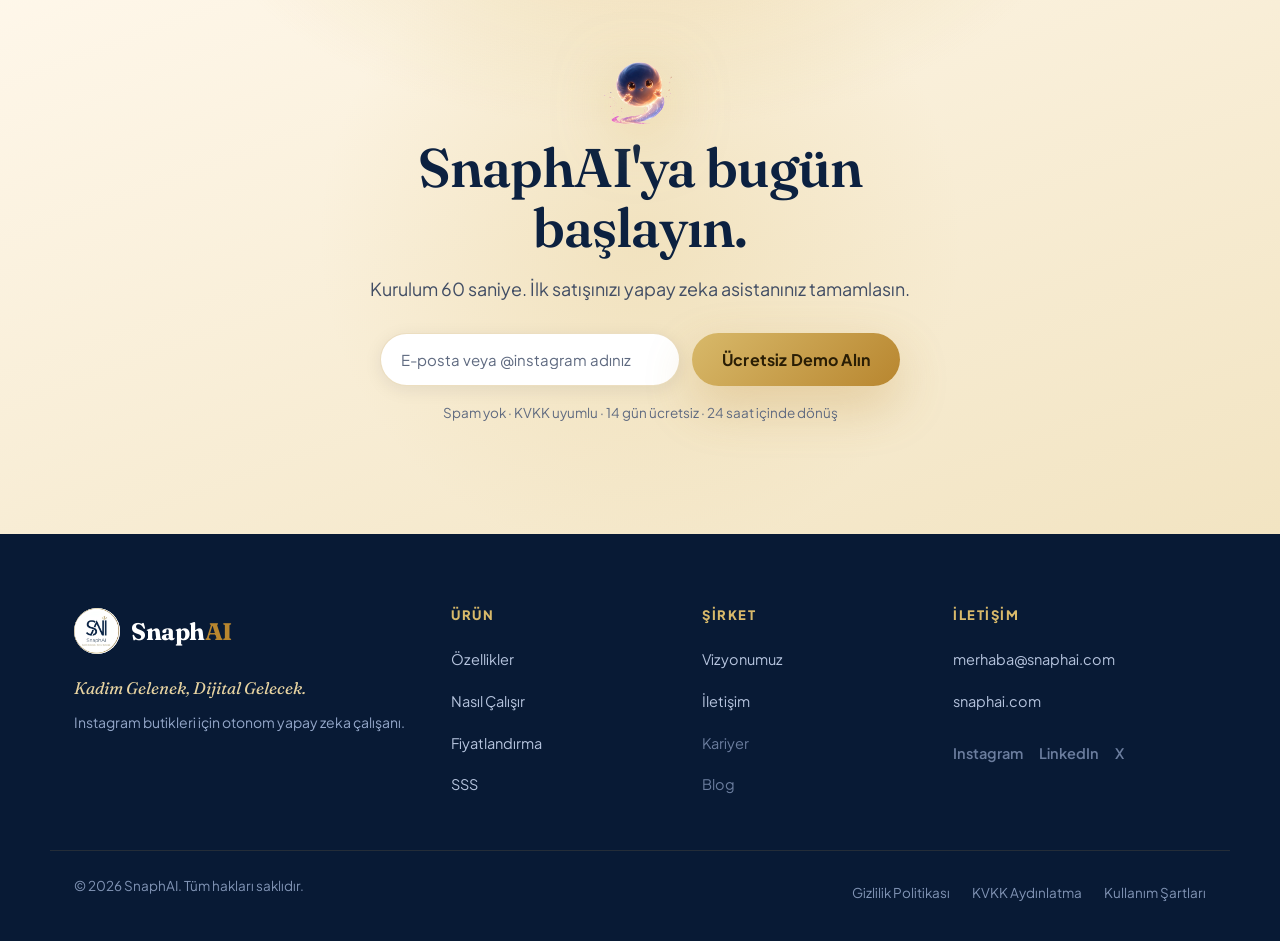
==== commit a5f8b005: "Update feature descriptions for clarity and engagement; add launch configuration for local server" ====
--- a/index.html
+++ b/index.html
@@ -100,8 +100,8 @@
           </div>
           <ul class="hero__ticks">
             <li>60 saniyede kurulum</li>
-            <li>Kod bilgisi gerekmez</li>
-            <li>Kredi kartı istemez</li>
+            <li>Veri girişi gerekmez</li>
+            <li>Kârınızı yönetir</li>
           </ul>
         </div>
 
@@ -283,20 +283,21 @@
         <div class="section-head reveal">
           <span class="kicker">ÖZELLİKLER</span>
           <h2 class="section-title">Bir bot değil, <span class="txt-gold">bir yapay zeka çalışanı.</span></h2>
-          <p class="section-sub">Rakipler AI ile müşteriyi yönetir; SnaphAI AI ile ticaret döngüsünü yönetir. İşte dört temel fark:</p>
+          <p class="section-sub">Rakipler AI ile müşteriyi yönetir; SnaphAI AI ile ticaret döngüsünü yönetir. İşte bizi ayrıştıran noktalar:</p>
         </div>
 
         <div class="features__grid">
-          <article class="feature feature--wide reveal">
+          <article class="feature reveal">
             <span class="feature__badge">01</span>
             <div class="feature__icon" aria-hidden="true">
               <svg viewBox="0 0 24 24" fill="none" stroke="currentColor" stroke-width="1.7" stroke-linecap="round" stroke-linejoin="round"><path d="M5 19 16 8"/><path d="M18 3.5l.8 2.1 2.1.8-2.1.8-.8 2.1-.8-2.1L15 6.4l2.2-.8z"/><path d="M6 4l.5 1.4L8 5.9 6.5 6.4 6 7.8 5.5 6.4 4 5.9l1.5-.5z"/></svg>
             </div>
-            <h3>Sihirli Kurulum — Sıfır Kod</h3>
-            <p>Rakip çözümler web sitesi, Excel listesi veya PDF bilgi bankası ister. SnaphAI yalnızca profilinizi ister; gönderilerinizi Meta Graph API ile tarayarak mağazanızı kendi kendine kurar.</p>
+            <h3>Sihirli Kurulum — Sıfır Veri Girişi</h3>
+            <p>Rakipler web sitesi, Excel listesi veya PDF bilgi bankası ister. SnaphAI yalnızca profilinizi ister; gönderilerinizi Meta Graph API ile tarayıp ürünleri, fiyatları ve açıklamaları kendisi çıkarır. Instagram’da içerik paylaşmak, SnaphAI’de mağazanızı güncellemek demektir.</p>
             <ul class="feature__list">
               <li>Otomatik ürün ve fiyat çıkarımı</li>
-              <li>Anında yayına hazır mağaza</li>
+              <li>Yeni gönderi = mağazada otomatik güncelleme</li>
+              <li>Veri girişi ya da kod gerekmez</li>
             </ul>
           </article>
 
@@ -306,29 +307,67 @@
               <svg viewBox="0 0 24 24" fill="none" stroke="currentColor" stroke-width="1.7" stroke-linecap="round" stroke-linejoin="round"><path d="M12 3a9 9 0 1 0 9 9"/><path d="M12 8a4 4 0 1 0 4 4"/><line x1="12" y1="12" x2="19" y2="5"/><circle cx="12" cy="12" r="1"/></svg>
             </div>
             <h3>Proaktif Ajan</h3>
-            <p>Rakiplerin çoğu yalnızca mesaj geldiğinde yanıt verir. SnaphAI, kimse yazmasa bile işletmenizi sürekli gözlemler ve önceden harekete geçer; durgunlaşan ürünü, kritik stoğu ve tekrar alışveriş zamanı gelen müşteriyi fark edip sizi uyarır.</p>
+            <p>Rakipler yalnızca mesaj geldiğinde yanıt verir. SnaphAI, kimse yazmasa bile işletmenizi izler; durgunlaşan ürünü, kritik stoğu, değişen fiyatı ve tekrar alışveriş zamanı gelen müşteriyi fark edip önünüze hazır aksiyon getirir.</p>
+            <ul class="feature__list">
+              <li>Yavaş satan, stok ve fiyat sinyalleri</li>
+              <li>Tekrar alım ve talep tahmini</li>
+              <li>Tek tıkla uygulanan öneriler</li>
+            </ul>
           </article>
 
           <article class="feature reveal">
             <span class="feature__badge">03</span>
             <div class="feature__icon" aria-hidden="true">
-              <svg viewBox="0 0 24 24" fill="none" stroke="currentColor" stroke-width="1.7" stroke-linecap="round" stroke-linejoin="round"><path d="M4 5h16v10H8l-4 4z"/><circle cx="9.5" cy="10" r="1"/><circle cx="14.5" cy="10" r="1"/><line x1="15.5" y1="7.5" x2="8.5" y2="12.5"/></svg>
-            </div>
-            <h3>Dinamik Pazarlık Motoru</h3>
-            <p>Müşterinin tavrını (kurumsal, pazarlıkçı, öğrenci) analiz eder ve pazarı değerlendirerek en doğru fiyatı önerir. Amaç yalnızca daha çok satış değil, daha <strong>kârlı</strong> satış: belirlediğiniz minimum marjı koruyarak sepeti büyütür ve yalnızca uygun durumlarda özel indirim sunar.</p>
-          </article>
-
-          <article class="feature feature--wide reveal">
+              <svg viewBox="0 0 24 24" fill="none" stroke="currentColor" stroke-width="1.7" stroke-linecap="round" stroke-linejoin="round"><path d="M12 2a3 3 0 0 0-3 3v6a3 3 0 0 0 6 0V5a3 3 0 0 0-3-3z"/><path d="M5 11a7 7 0 0 0 14 0"/><line x1="12" y1="18" x2="12" y2="22"/></svg>
+            </div>
+            <h3>Sesten Sese Ticaret</h3>
+            <p>Instagram müşterileri yazmak yerine ses kaydı atmayı sever. SnaphAI gelen sesli mesajı anlar (Whisper), niyeti çözümler ve müşteriye doğal bir insan sesiyle sesli olarak yanıt verir.</p>
+            <ul class="feature__list">
+              <li>Sesli mesajı metne çevirir</li>
+              <li>Niyet ve tavır analizi</li>
+              <li>Doğal insan sesiyle sesli yanıt</li>
+            </ul>
+          </article>
+
+          <article class="feature reveal">
             <span class="feature__badge">04</span>
             <div class="feature__icon" aria-hidden="true">
+              <svg viewBox="0 0 24 24" fill="none" stroke="currentColor" stroke-width="1.7" stroke-linecap="round" stroke-linejoin="round"><line x1="19" y1="5" x2="5" y2="19"/><circle cx="7" cy="7" r="2"/><circle cx="17" cy="17" r="2"/></svg>
+            </div>
+            <h3>Dinamik Pazarlık & Kâr Koruması</h3>
+            <p>Müşterinin tavrını (kurumsal, pazarlıkçı, öğrenci) analiz eder ve <strong>belirlediğiniz minimum marjı koruyarak</strong> pazarlık eder. Amaç daha çok değil, daha <strong>kârlı</strong> satış: uygun durumlarda sepeti büyütür, yalnızca gerektiğinde özel indirim sunar.</p>
+            <ul class="feature__list">
+              <li>Alt limitin altına asla inmez</li>
+              <li>Sepet büyütme (upsell) önerileri</li>
+              <li>Kârı gerçek zamanlı korur ve raporlar</li>
+            </ul>
+          </article>
+
+          <article class="feature reveal">
+            <span class="feature__badge">05</span>
+            <div class="feature__icon" aria-hidden="true">
               <svg viewBox="0 0 24 24" fill="none" stroke="currentColor" stroke-width="1.7" stroke-linecap="round" stroke-linejoin="round"><path d="M4 10v4l10 4V6z"/><path d="M14 8.5a4 4 0 0 1 0 7"/><path d="M4 10H3a1 1 0 0 0-1 1v2a1 1 0 0 0 1 1h1"/><line x1="7.5" y1="15.5" x2="8.5" y2="20"/></svg>
             </div>
-            <h3>"Hey Lumi" — Sesli Yönetim Asistanı</h3>
-            <p>Elleriniz doluyken bile işletmenizi yönetin: "<strong>Hey Lumi, günlük raporu ver</strong>" demeniz yeterli. Saatlik, günlük ve haftalık ciro-sipariş özetlerini ve kritik stok durumunu sesli iletir; müşteri geri bildirimlerini analiz eder.</p>
+            <h3>“Hey Lumi” — Sesli Yönetim Asistanı</h3>
+            <p>Elleriniz doluyken bile işletmenizi yönetin: “<strong>Hey Lumi, günlük raporu ver</strong>” demeniz yeterli. Lumi ciro, kâr, sipariş ve kritik stok özetini dinleyerek ve konuşarak sunar.</p>
             <ul class="feature__list">
-              <li>"Hey Lumi": saatlik, günlük ve haftalık sesli raporlar</li>
-              <li>"Hey Lumi, kritik stokları paylaş" — anlık stok bilgisi; açık olduğunda proaktif uyarı ve otomatik müşteri bilgilendirmesi</li>
-              <li>Geri bildirim analizi: olumsuz yorumları finansal zekâ önerileriyle birleştirip müşteriyi geri kazandıracak aksiyonlar önerir</li>
+              <li>Günlük ciro ve kâr özeti</li>
+              <li>Sesli soru–cevap</li>
+              <li>Kritik stok ve fırsat uyarıları</li>
+            </ul>
+          </article>
+
+          <article class="feature reveal">
+            <span class="feature__badge">06</span>
+            <div class="feature__icon" aria-hidden="true">
+              <svg viewBox="0 0 24 24" fill="none" stroke="currentColor" stroke-width="1.7" stroke-linecap="round" stroke-linejoin="round"><path d="M16 21v-2a4 4 0 0 0-4-4H6a4 4 0 0 0-4 4v2"/><circle cx="9" cy="7" r="4"/><path d="m15 11 2 2 4-4"/></svg>
+            </div>
+            <h3>İnsana Devret & Otonom Stok</h3>
+            <p>SnaphAI ne zaman kendisinin, ne zaman sizin devreye gireceğinizi bilir. Yüksek tutarlı sipariş, büyük indirim, öfkeli müşteri veya iade gibi hassas durumları size devreder; stok açığında kararı size sorar ve satışı güvenli ödeme linkiyle kapatır.</p>
+            <ul class="feature__list">
+              <li>Hassas durumları size devreder</li>
+              <li>Akıllı stok açığı kararı</li>
+              <li>Güvenli ödeme ile satış kapama (iyzico / PayTR)</li>
             </ul>
           </article>
         </div>
--- a/styles.css
+++ b/styles.css
@@ -410,7 +410,7 @@
 .feature p { color: var(--ink-soft); font-size: 15.5px; max-width: 60ch; }
 .feature__list { margin-top: 16px; display: grid; gap: 8px; }
 .feature__list li { position: relative; padding-left: 26px; font-size: 14.5px; color: var(--ink); font-weight: 500; }
-.feature__list li::before { content: "✦"; position: absolute; left: 0; color: var(--gold-text); }
+.feature__list li::before { content: "✓"; position: absolute; left: 0; color: var(--gold-text); font-weight: 800; }
 
 /* =========================================================
    PHILOSOPHY
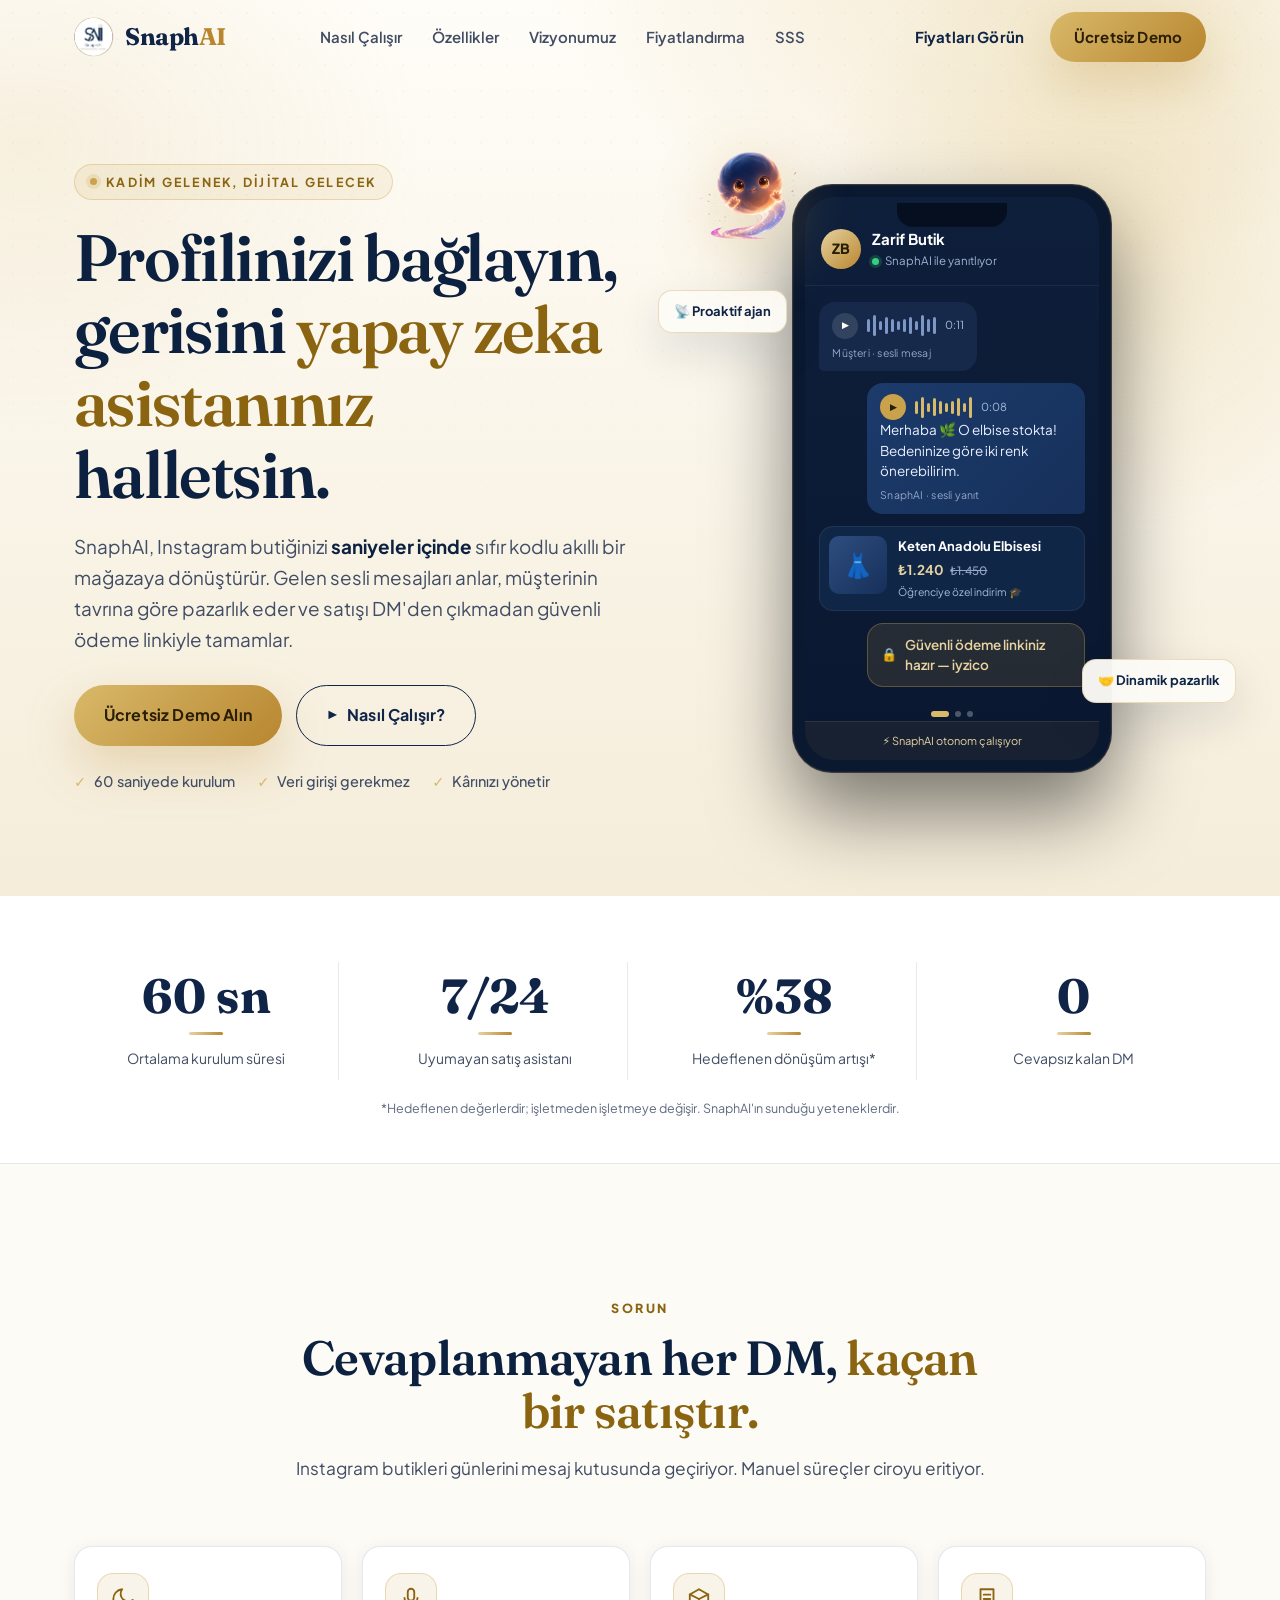
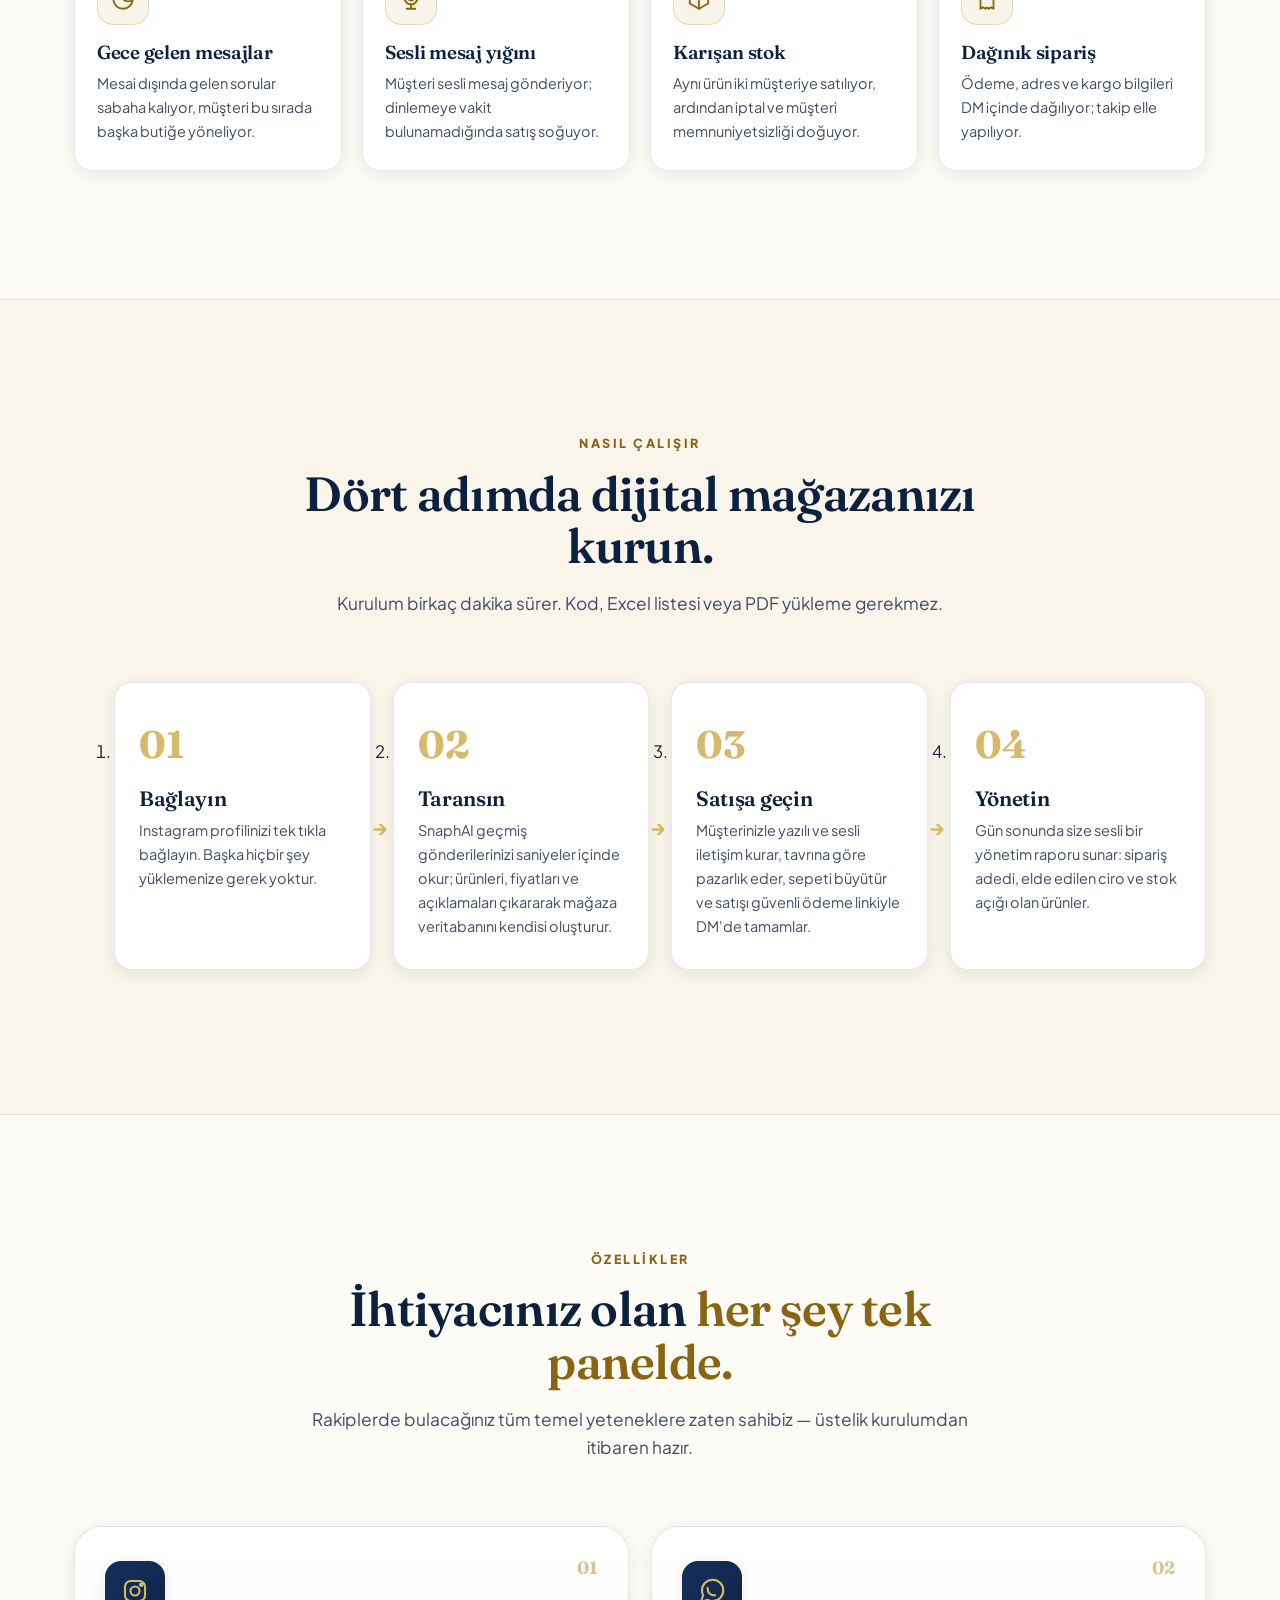
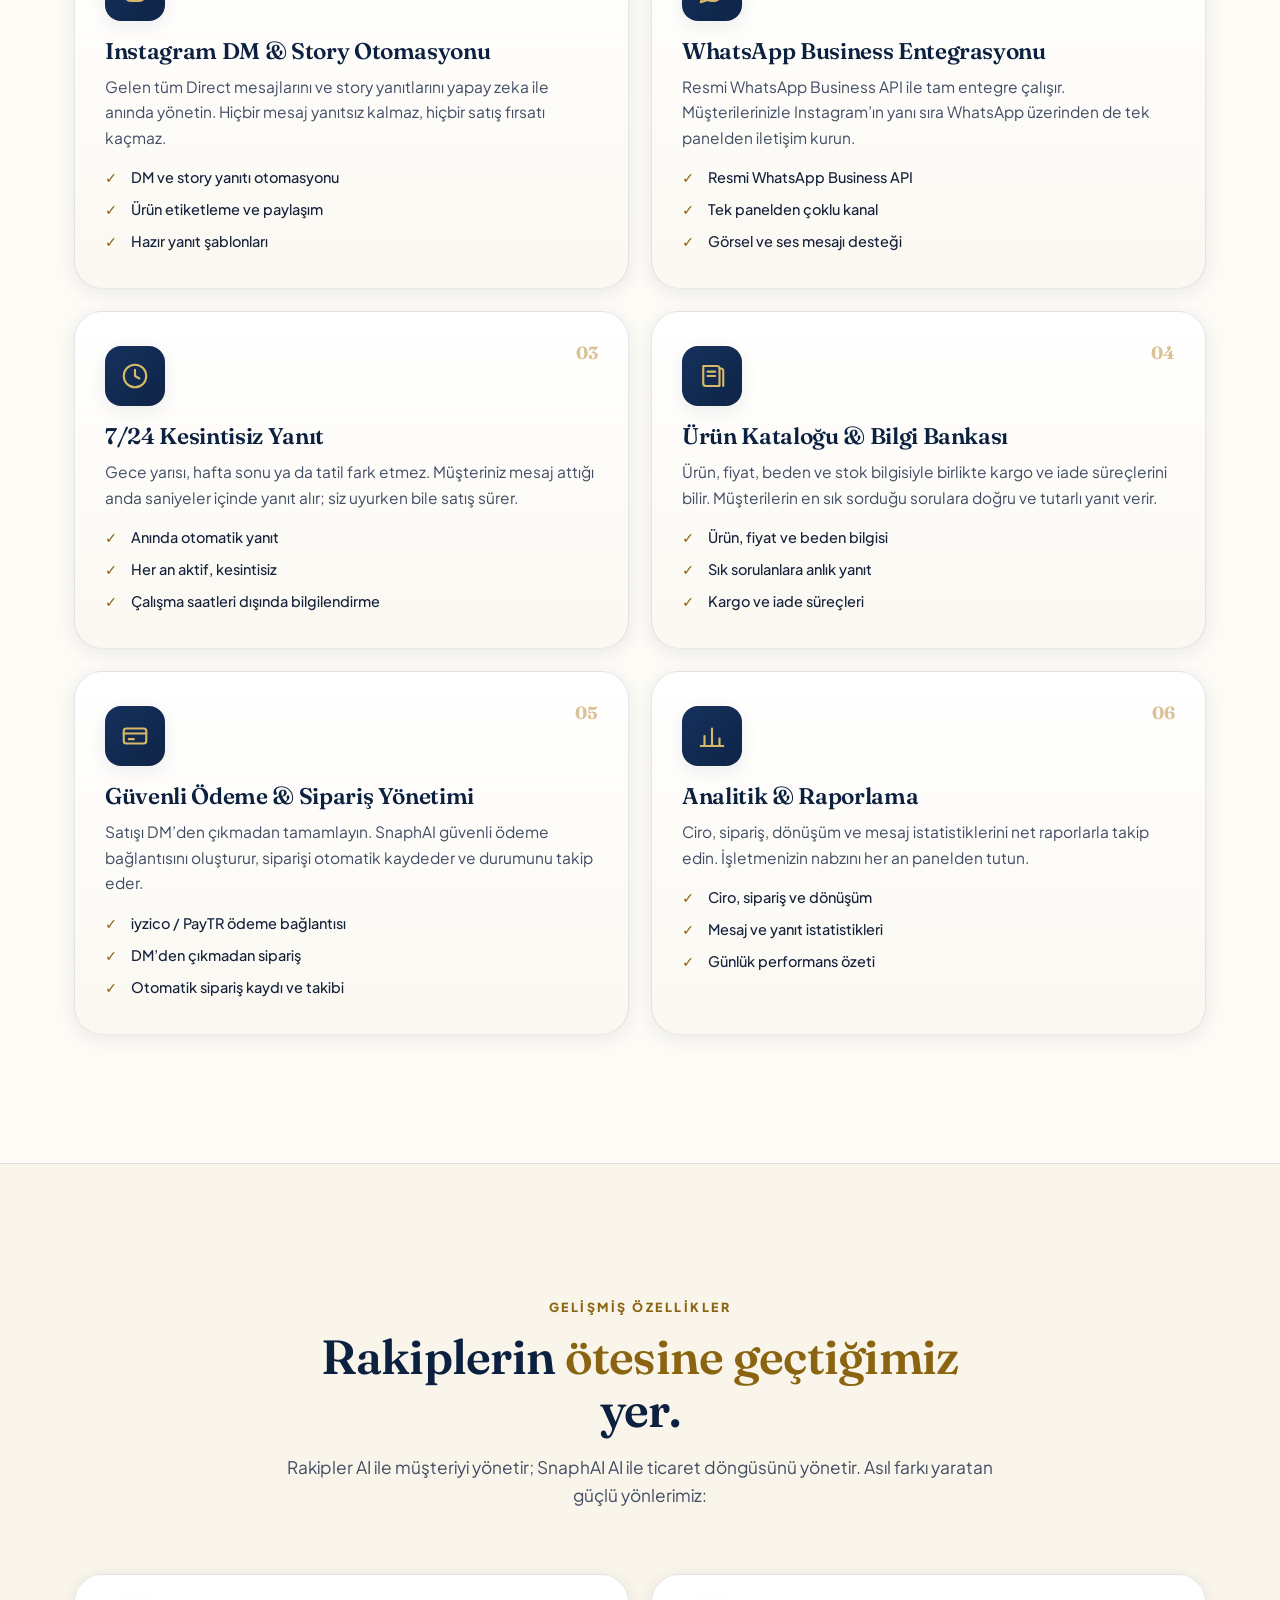
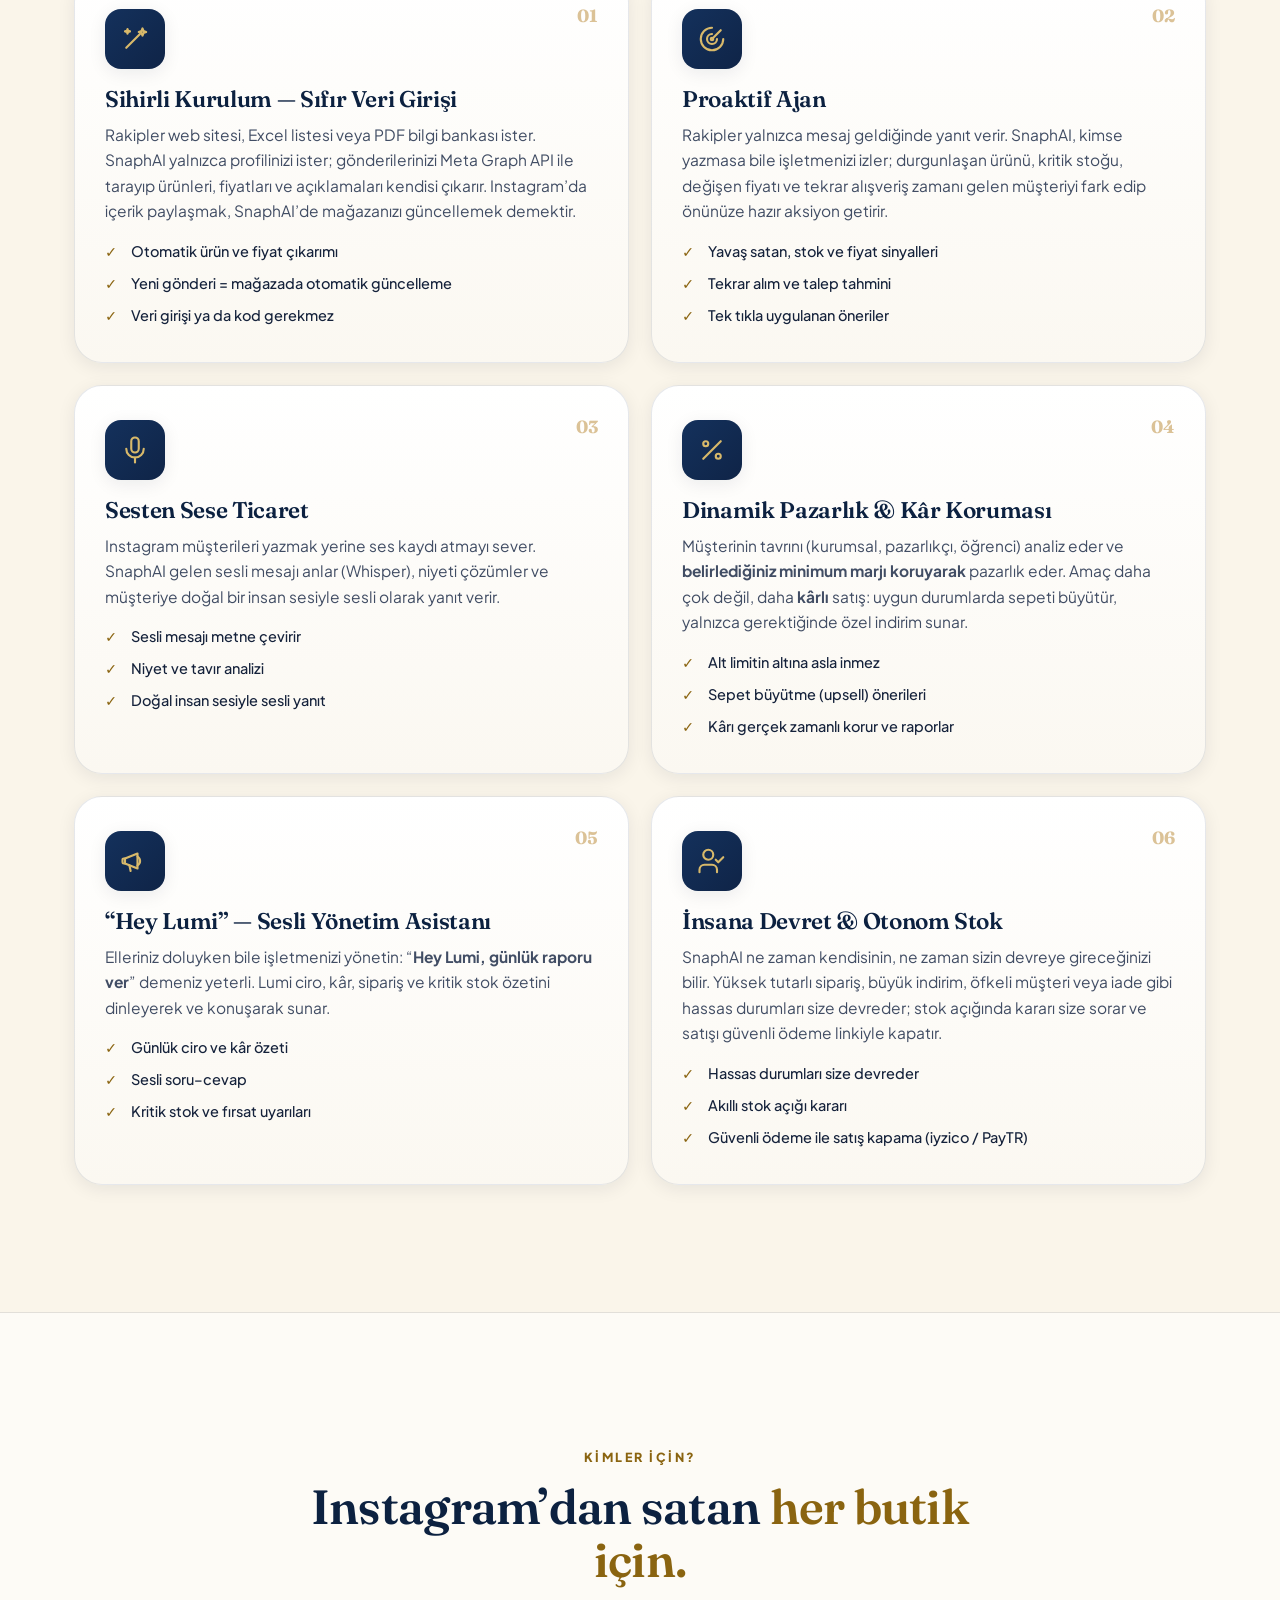
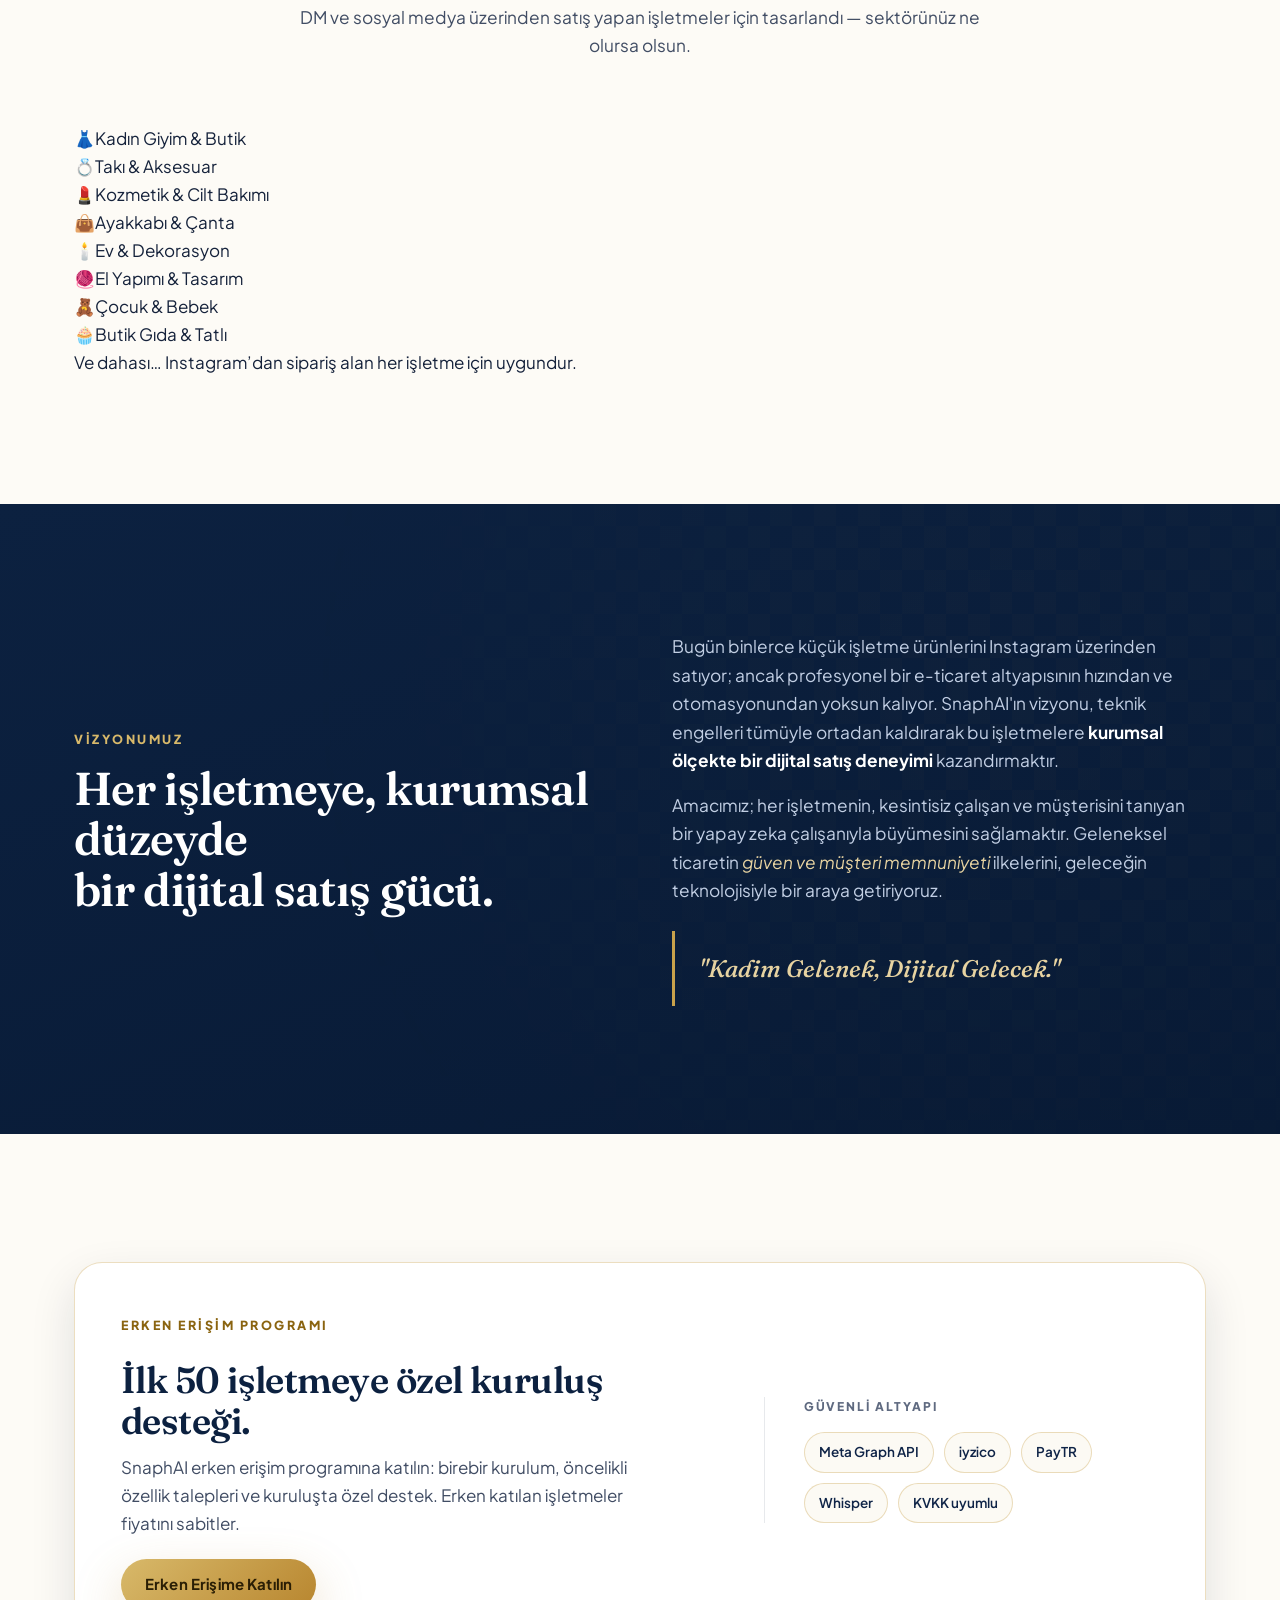
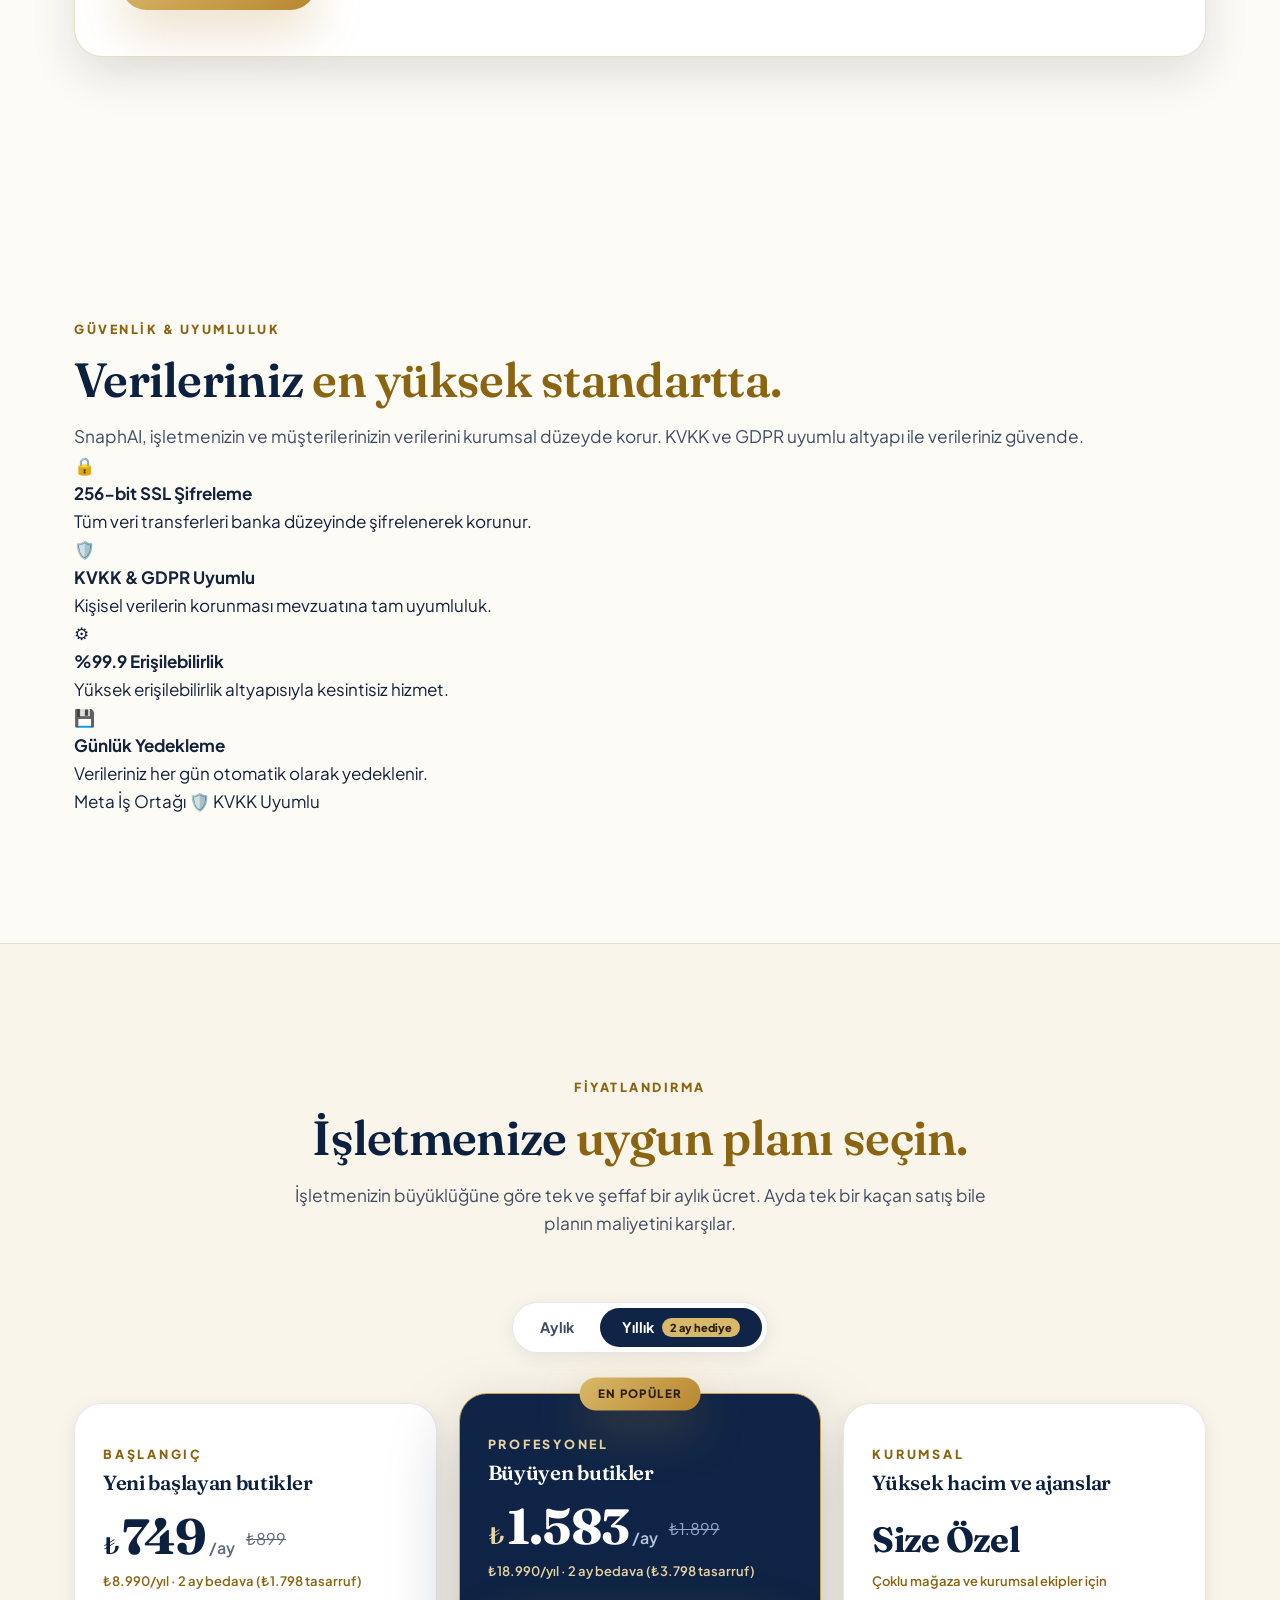
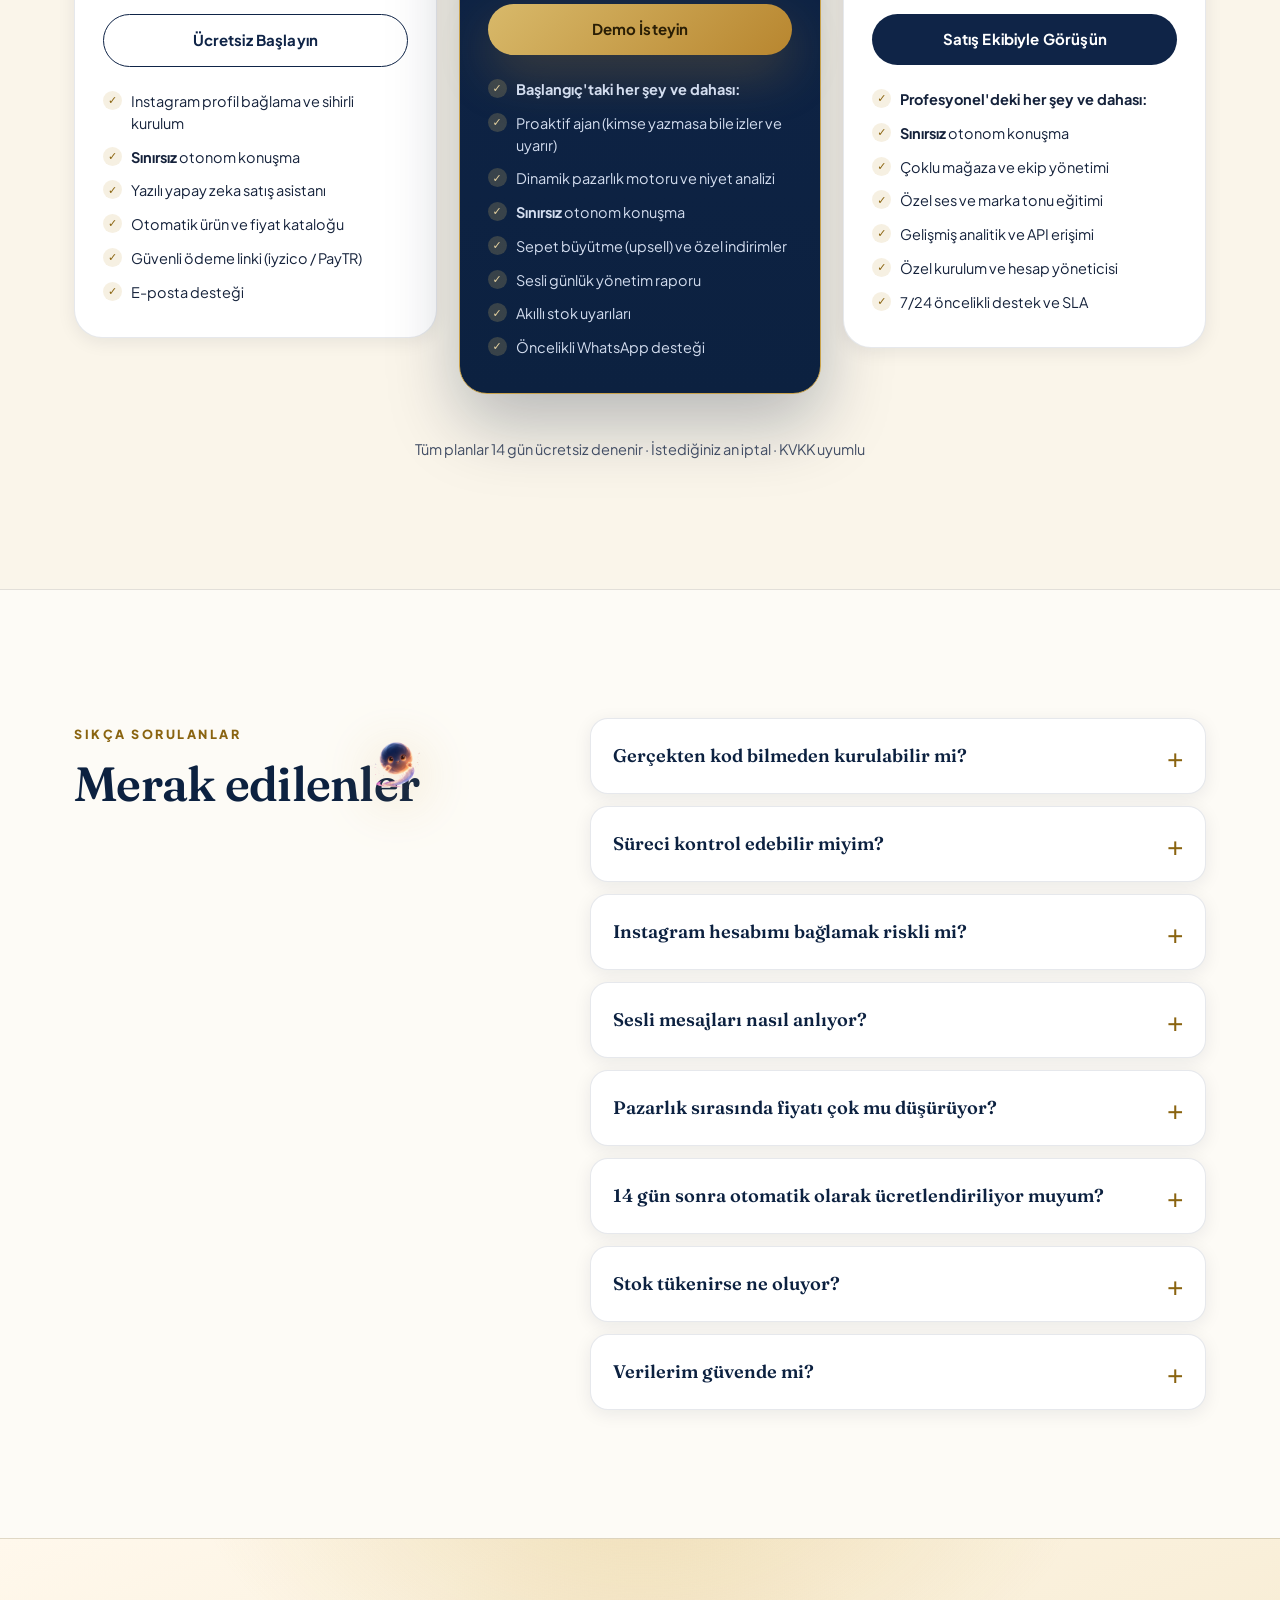
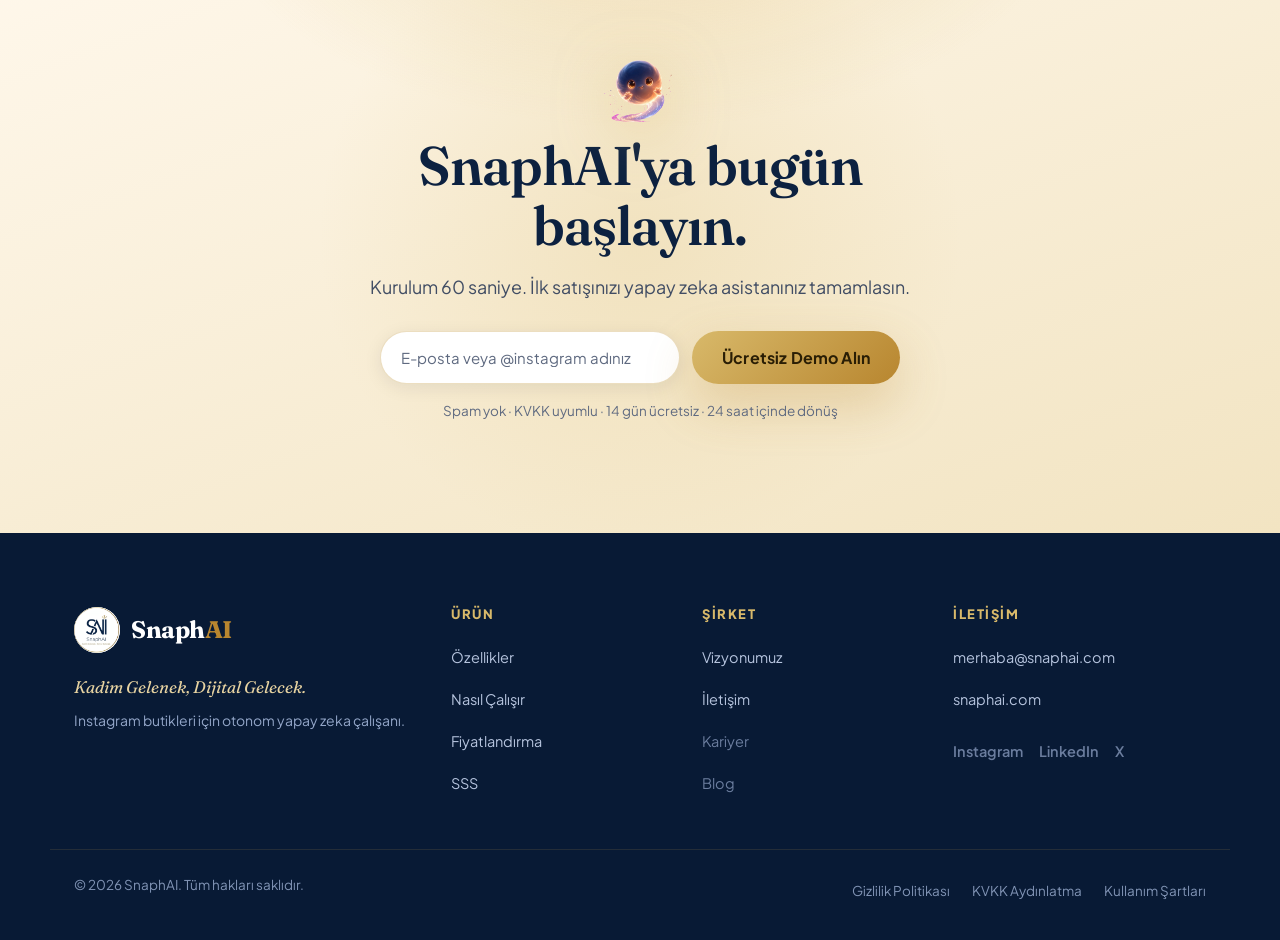
==== commit c0106cd8: "Refactor code structure for improved readability and maintainability" ====
--- a/index.html
+++ b/index.html
@@ -277,13 +277,110 @@
       </div>
     </section>
 
-    <!-- ============ FEATURES ============ -->
+    <!-- ============ FEATURES (parity — temel yetenekler) ============ -->
     <section class="features section" id="ozellikler">
       <div class="container">
         <div class="section-head reveal">
           <span class="kicker">ÖZELLİKLER</span>
-          <h2 class="section-title">Bir bot değil, <span class="txt-gold">bir yapay zeka çalışanı.</span></h2>
-          <p class="section-sub">Rakipler AI ile müşteriyi yönetir; SnaphAI AI ile ticaret döngüsünü yönetir. İşte bizi ayrıştıran noktalar:</p>
+          <h2 class="section-title">İhtiyacınız olan <span class="txt-gold">her şey tek panelde.</span></h2>
+          <p class="section-sub">Rakiplerde bulacağınız tüm temel yeteneklere zaten sahibiz — üstelik kurulumdan itibaren hazır.</p>
+        </div>
+
+        <div class="features__grid">
+          <article class="feature reveal">
+            <span class="feature__badge">01</span>
+            <div class="feature__icon" aria-hidden="true">
+              <svg viewBox="0 0 24 24" fill="none" stroke="currentColor" stroke-width="1.7" stroke-linecap="round" stroke-linejoin="round"><rect x="4" y="4" width="16" height="16" rx="4.5"/><circle cx="12" cy="12" r="3.6"/><circle cx="17" cy="7" r="1"/></svg>
+            </div>
+            <h3>Instagram DM & Story Otomasyonu</h3>
+            <p>Gelen tüm Direct mesajlarını ve story yanıtlarını yapay zeka ile anında yönetin. Hiçbir mesaj yanıtsız kalmaz, hiçbir satış fırsatı kaçmaz.</p>
+            <ul class="feature__list">
+              <li>DM ve story yanıtı otomasyonu</li>
+              <li>Ürün etiketleme ve paylaşım</li>
+              <li>Hazır yanıt şablonları</li>
+            </ul>
+          </article>
+
+          <article class="feature reveal">
+            <span class="feature__badge">02</span>
+            <div class="feature__icon" aria-hidden="true">
+              <svg viewBox="0 0 24 24" fill="none" stroke="currentColor" stroke-width="1.7" stroke-linecap="round" stroke-linejoin="round"><path d="M21 11.5a8.4 8.4 0 0 1-8.5 8.5 8.6 8.6 0 0 1-4-.9L3 21l1.9-5.5A8.4 8.4 0 0 1 4 11.5 8.5 8.5 0 1 1 21 11.5z"/><path d="M8.5 9.5c0 4 2 6 6 6"/></svg>
+            </div>
+            <h3>WhatsApp Business Entegrasyonu</h3>
+            <p>Resmi WhatsApp Business API ile tam entegre çalışır. Müşterilerinizle Instagram’ın yanı sıra WhatsApp üzerinden de tek panelden iletişim kurun.</p>
+            <ul class="feature__list">
+              <li>Resmi WhatsApp Business API</li>
+              <li>Tek panelden çoklu kanal</li>
+              <li>Görsel ve ses mesajı desteği</li>
+            </ul>
+          </article>
+
+          <article class="feature reveal">
+            <span class="feature__badge">03</span>
+            <div class="feature__icon" aria-hidden="true">
+              <svg viewBox="0 0 24 24" fill="none" stroke="currentColor" stroke-width="1.7" stroke-linecap="round" stroke-linejoin="round"><circle cx="12" cy="12" r="9"/><path d="M12 7v5l3.5 2"/></svg>
+            </div>
+            <h3>7/24 Kesintisiz Yanıt</h3>
+            <p>Gece yarısı, hafta sonu ya da tatil fark etmez. Müşteriniz mesaj attığı anda saniyeler içinde yanıt alır; siz uyurken bile satış sürer.</p>
+            <ul class="feature__list">
+              <li>Anında otomatik yanıt</li>
+              <li>Her an aktif, kesintisiz</li>
+              <li>Çalışma saatleri dışında bilgilendirme</li>
+            </ul>
+          </article>
+
+          <article class="feature reveal">
+            <span class="feature__badge">04</span>
+            <div class="feature__icon" aria-hidden="true">
+              <svg viewBox="0 0 24 24" fill="none" stroke="currentColor" stroke-width="1.7" stroke-linecap="round" stroke-linejoin="round"><path d="M5 4h11a2 2 0 0 1 2 2v14H7a2 2 0 0 1-2-2z"/><path d="M18 6h1a2 2 0 0 1 2 2v12"/><line x1="8.5" y1="8.5" x2="14.5" y2="8.5"/><line x1="8.5" y1="12" x2="14.5" y2="12"/></svg>
+            </div>
+            <h3>Ürün Kataloğu & Bilgi Bankası</h3>
+            <p>Ürün, fiyat, beden ve stok bilgisiyle birlikte kargo ve iade süreçlerini bilir. Müşterilerin en sık sorduğu sorulara doğru ve tutarlı yanıt verir.</p>
+            <ul class="feature__list">
+              <li>Ürün, fiyat ve beden bilgisi</li>
+              <li>Sık sorulanlara anlık yanıt</li>
+              <li>Kargo ve iade süreçleri</li>
+            </ul>
+          </article>
+
+          <article class="feature reveal">
+            <span class="feature__badge">05</span>
+            <div class="feature__icon" aria-hidden="true">
+              <svg viewBox="0 0 24 24" fill="none" stroke="currentColor" stroke-width="1.7" stroke-linecap="round" stroke-linejoin="round"><rect x="3" y="6" width="18" height="12" rx="2"/><line x1="3" y1="10" x2="21" y2="10"/><line x1="7" y1="14.5" x2="11" y2="14.5"/></svg>
+            </div>
+            <h3>Güvenli Ödeme & Sipariş Yönetimi</h3>
+            <p>Satışı DM’den çıkmadan tamamlayın. SnaphAI güvenli ödeme bağlantısını oluşturur, siparişi otomatik kaydeder ve durumunu takip eder.</p>
+            <ul class="feature__list">
+              <li>iyzico / PayTR ödeme bağlantısı</li>
+              <li>DM’den çıkmadan sipariş</li>
+              <li>Otomatik sipariş kaydı ve takibi</li>
+            </ul>
+          </article>
+
+          <article class="feature reveal">
+            <span class="feature__badge">06</span>
+            <div class="feature__icon" aria-hidden="true">
+              <svg viewBox="0 0 24 24" fill="none" stroke="currentColor" stroke-width="1.7" stroke-linecap="round" stroke-linejoin="round"><line x1="6" y1="20" x2="6" y2="12"/><line x1="12" y1="20" x2="12" y2="6"/><line x1="18" y1="20" x2="18" y2="14"/><line x1="3" y1="20" x2="21" y2="20"/></svg>
+            </div>
+            <h3>Analitik & Raporlama</h3>
+            <p>Ciro, sipariş, dönüşüm ve mesaj istatistiklerini net raporlarla takip edin. İşletmenizin nabzını her an panelden tutun.</p>
+            <ul class="feature__list">
+              <li>Ciro, sipariş ve dönüşüm</li>
+              <li>Mesaj ve yanıt istatistikleri</li>
+              <li>Günlük performans özeti</li>
+            </ul>
+          </article>
+        </div>
+      </div>
+    </section>
+
+    <!-- ============ ADVANCED FEATURES (differentiators) ============ -->
+    <section class="features section section--cream" id="gelismis">
+      <div class="container">
+        <div class="section-head reveal">
+          <span class="kicker">GELİŞMİŞ ÖZELLİKLER</span>
+          <h2 class="section-title">Rakiplerin <span class="txt-gold">ötesine geçtiğimiz</span> yer.</h2>
+          <p class="section-sub">Rakipler AI ile müşteriyi yönetir; SnaphAI AI ile ticaret döngüsünü yönetir. Asıl farkı yaratan güçlü yönlerimiz:</p>
         </div>
 
         <div class="features__grid">
@@ -371,6 +468,28 @@
             </ul>
           </article>
         </div>
+      </div>
+    </section>
+
+    <!-- ============ SECTORS (kimler için) ============ -->
+    <section class="sectors section" id="kimler">
+      <div class="container">
+        <div class="section-head reveal">
+          <span class="kicker">KİMLER İÇİN?</span>
+          <h2 class="section-title">Instagram’dan satan <span class="txt-gold">her butik için.</span></h2>
+          <p class="section-sub">DM ve sosyal medya üzerinden satış yapan işletmeler için tasarlandı — sektörünüz ne olursa olsun.</p>
+        </div>
+        <div class="sectors__grid reveal">
+          <div class="sector"><span class="sector__ico">👗</span><span>Kadın Giyim &amp; Butik</span></div>
+          <div class="sector"><span class="sector__ico">💍</span><span>Takı &amp; Aksesuar</span></div>
+          <div class="sector"><span class="sector__ico">💄</span><span>Kozmetik &amp; Cilt Bakımı</span></div>
+          <div class="sector"><span class="sector__ico">👜</span><span>Ayakkabı &amp; Çanta</span></div>
+          <div class="sector"><span class="sector__ico">🕯️</span><span>Ev &amp; Dekorasyon</span></div>
+          <div class="sector"><span class="sector__ico">🧶</span><span>El Yapımı &amp; Tasarım</span></div>
+          <div class="sector"><span class="sector__ico">🧸</span><span>Çocuk &amp; Bebek</span></div>
+          <div class="sector"><span class="sector__ico">🧁</span><span>Butik Gıda &amp; Tatlı</span></div>
+        </div>
+        <p class="sectors__note reveal">Ve dahası… Instagram’dan sipariş alan her işletme için uygundur.</p>
       </div>
     </section>
 
@@ -419,6 +538,28 @@
               <li>KVKK uyumlu</li>
             </ul>
           </div>
+        </div>
+      </div>
+    </section>
+
+    <!-- ============ SECURITY & COMPLIANCE ============ -->
+    <section class="security section" id="guvenlik">
+      <div class="container security__inner">
+        <div class="security__copy reveal">
+          <span class="kicker">GÜVENLİK &amp; UYUMLULUK</span>
+          <h2 class="section-title">Verileriniz <span class="txt-gold">en yüksek standartta.</span></h2>
+          <p class="section-sub">SnaphAI, işletmenizin ve müşterilerinizin verilerini kurumsal düzeyde korur. KVKK ve GDPR uyumlu altyapı ile verileriniz güvende.</p>
+          <ul class="security__list">
+            <li><span class="security__ico">🔒</span><div><strong>256-bit SSL Şifreleme</strong><p>Tüm veri transferleri banka düzeyinde şifrelenerek korunur.</p></div></li>
+            <li><span class="security__ico">🛡️</span><div><strong>KVKK &amp; GDPR Uyumlu</strong><p>Kişisel verilerin korunması mevzuatına tam uyumluluk.</p></div></li>
+            <li><span class="security__ico">⚙️</span><div><strong>%99.9 Erişilebilirlik</strong><p>Yüksek erişilebilirlik altyapısıyla kesintisiz hizmet.</p></div></li>
+            <li><span class="security__ico">💾</span><div><strong>Günlük Yedekleme</strong><p>Verileriniz her gün otomatik olarak yedeklenir.</p></div></li>
+          </ul>
+        </div>
+        <div class="security__visual reveal" aria-hidden="true">
+          <span class="security__badge security__badge--top">Meta İş Ortağı</span>
+          <span class="security__shield">🛡️</span>
+          <span class="security__badge security__badge--bottom">KVKK Uyumlu</span>
         </div>
       </div>
     </section>
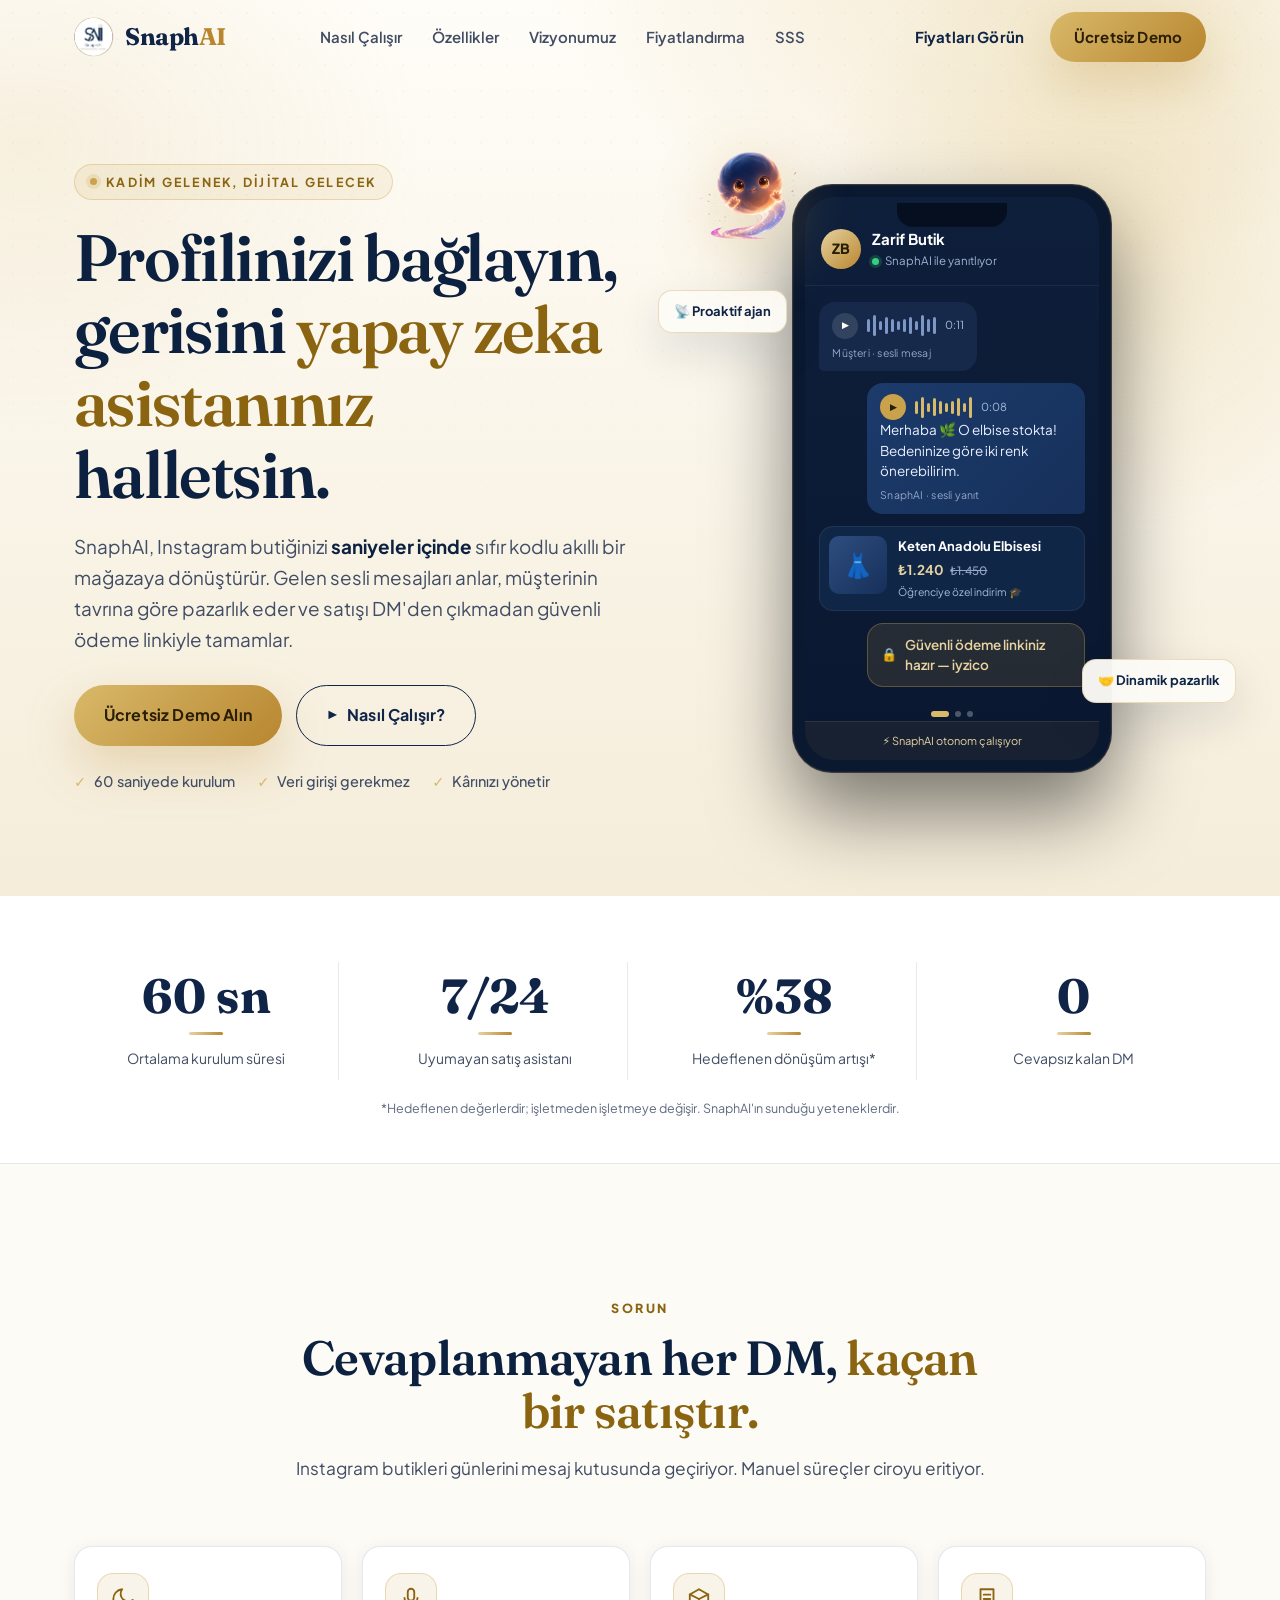
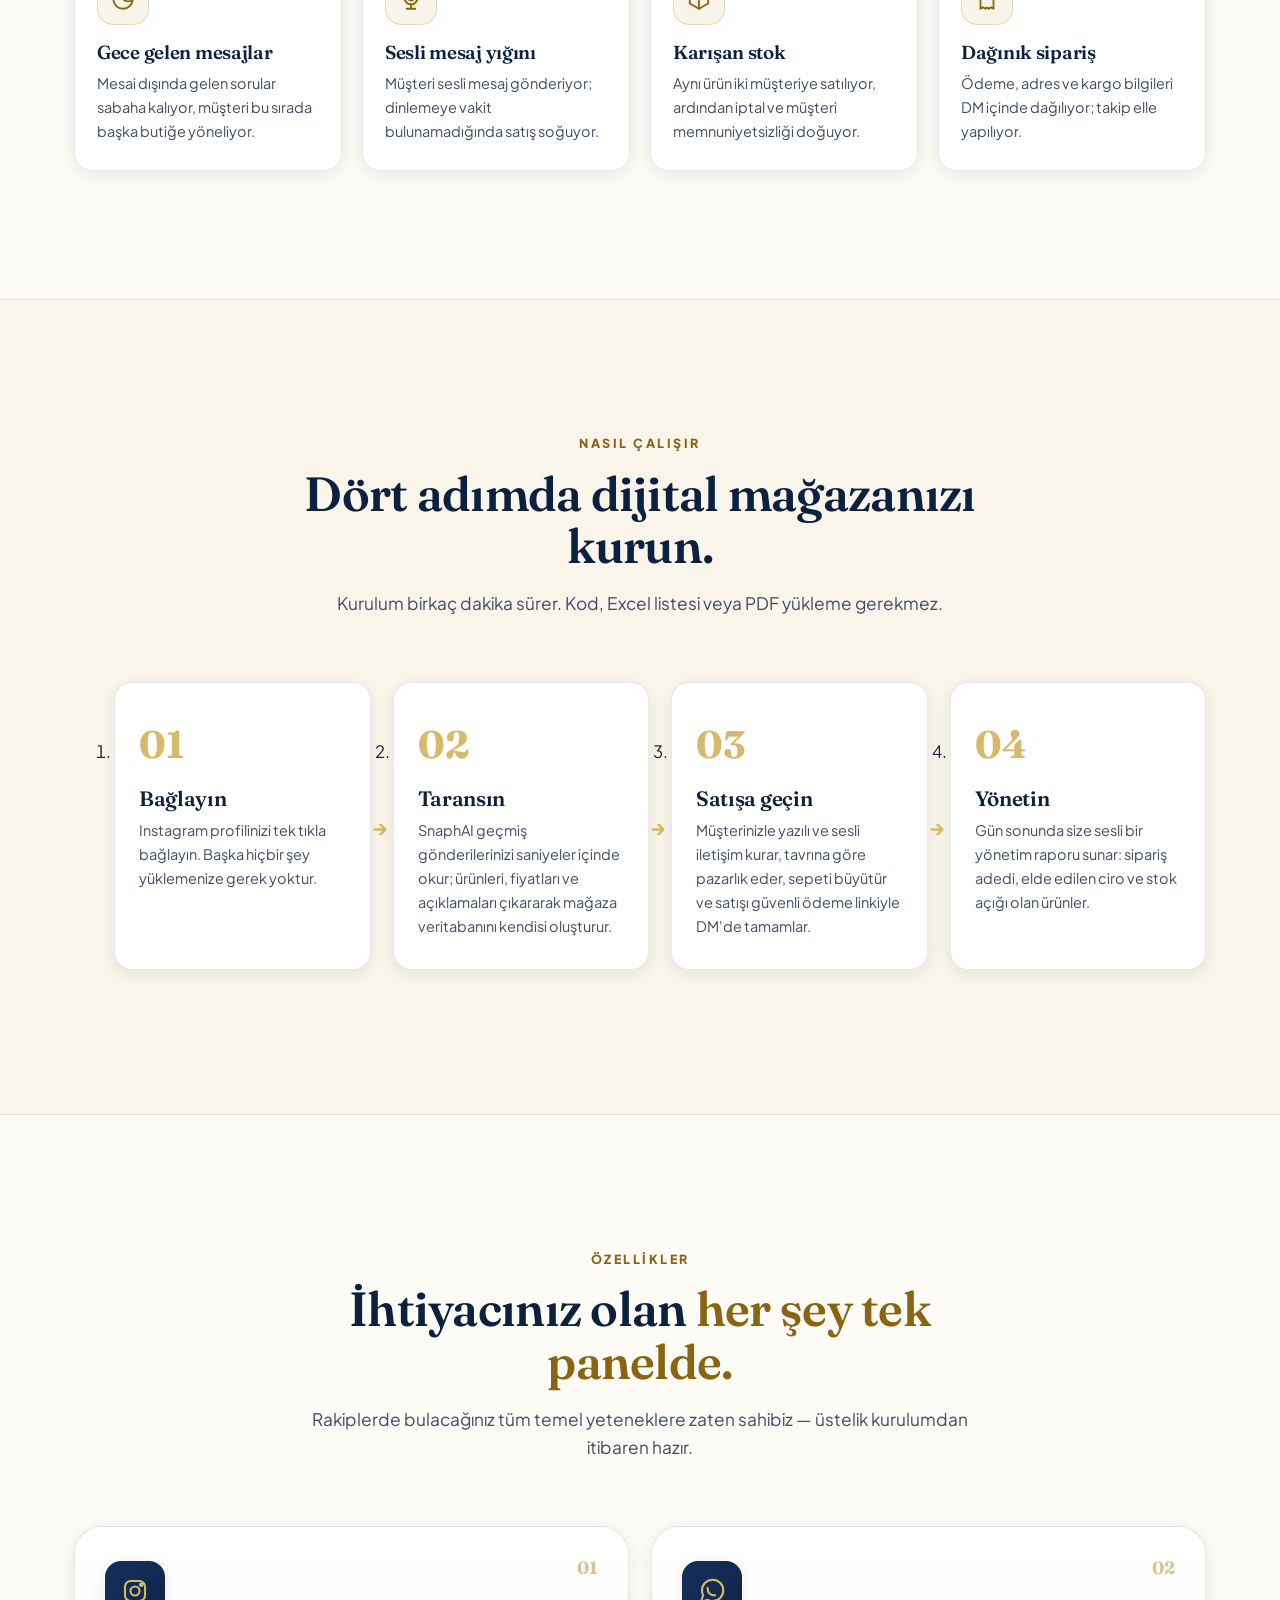
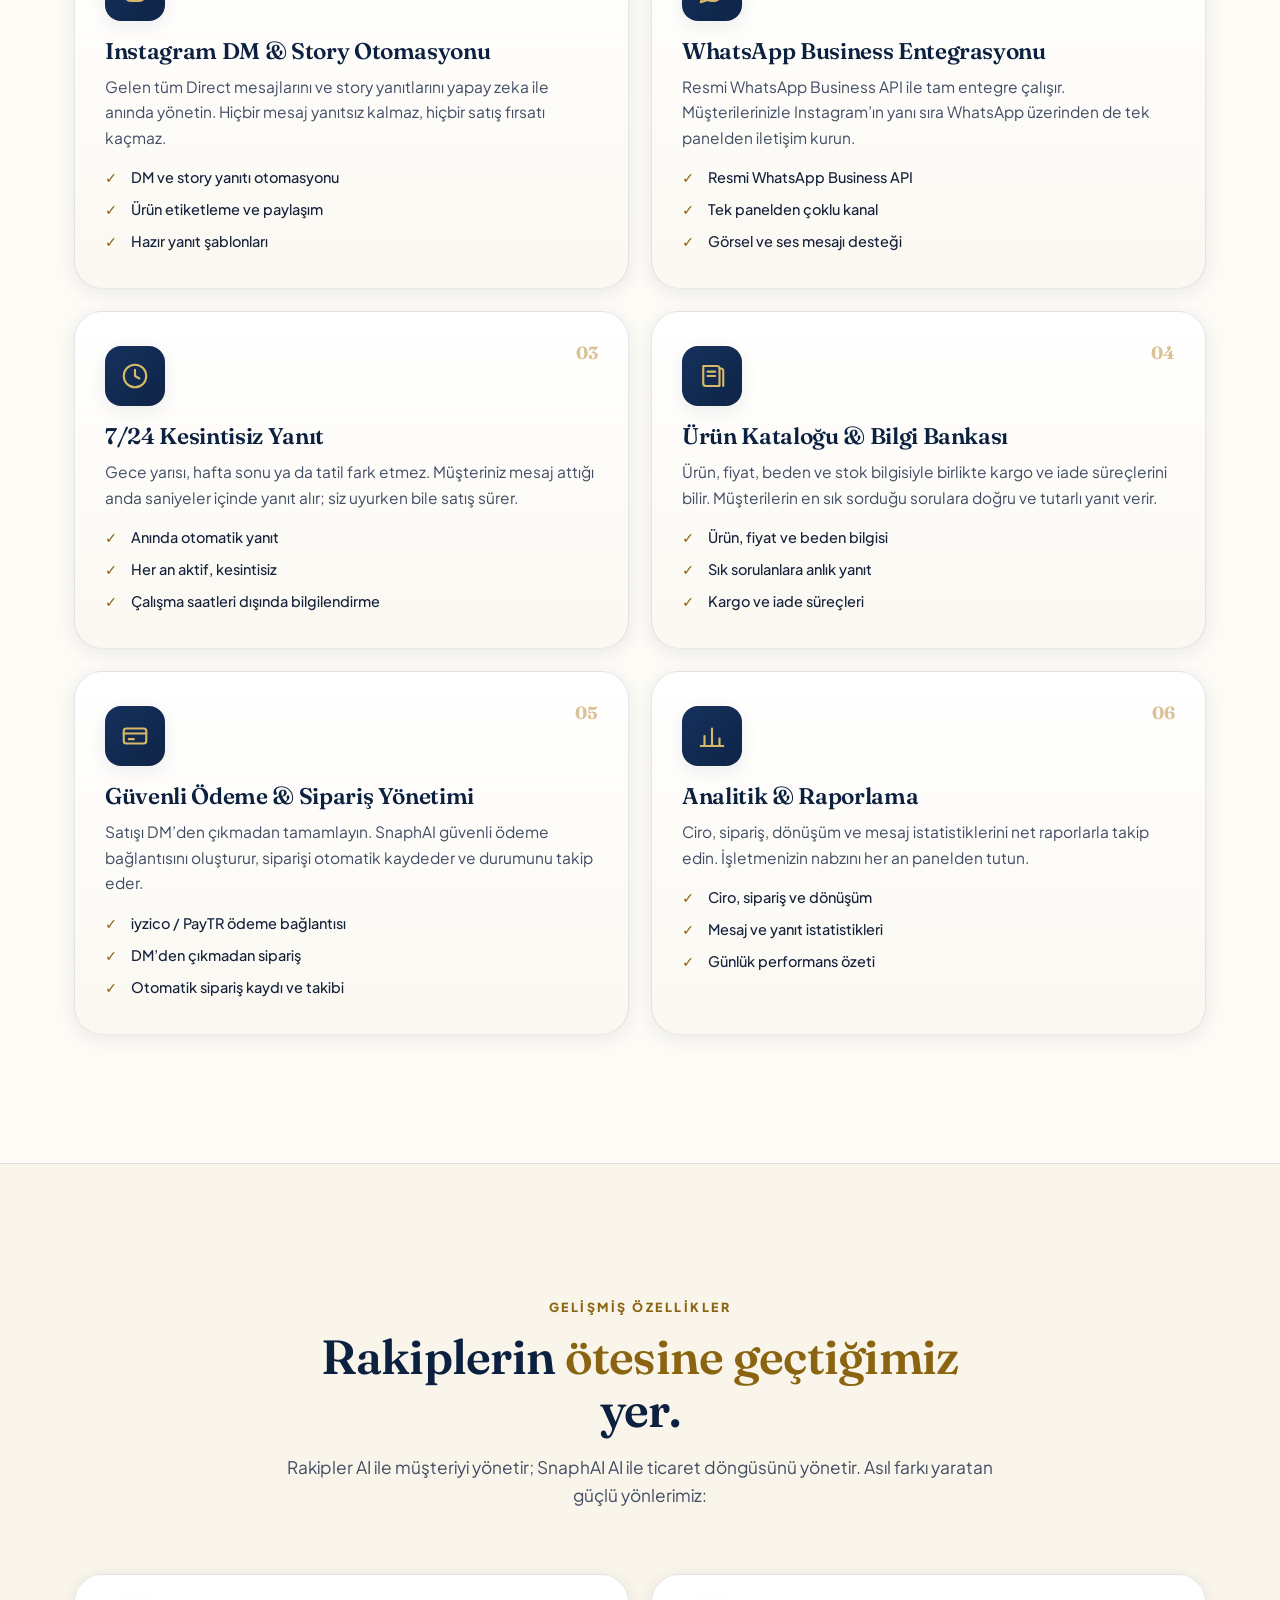
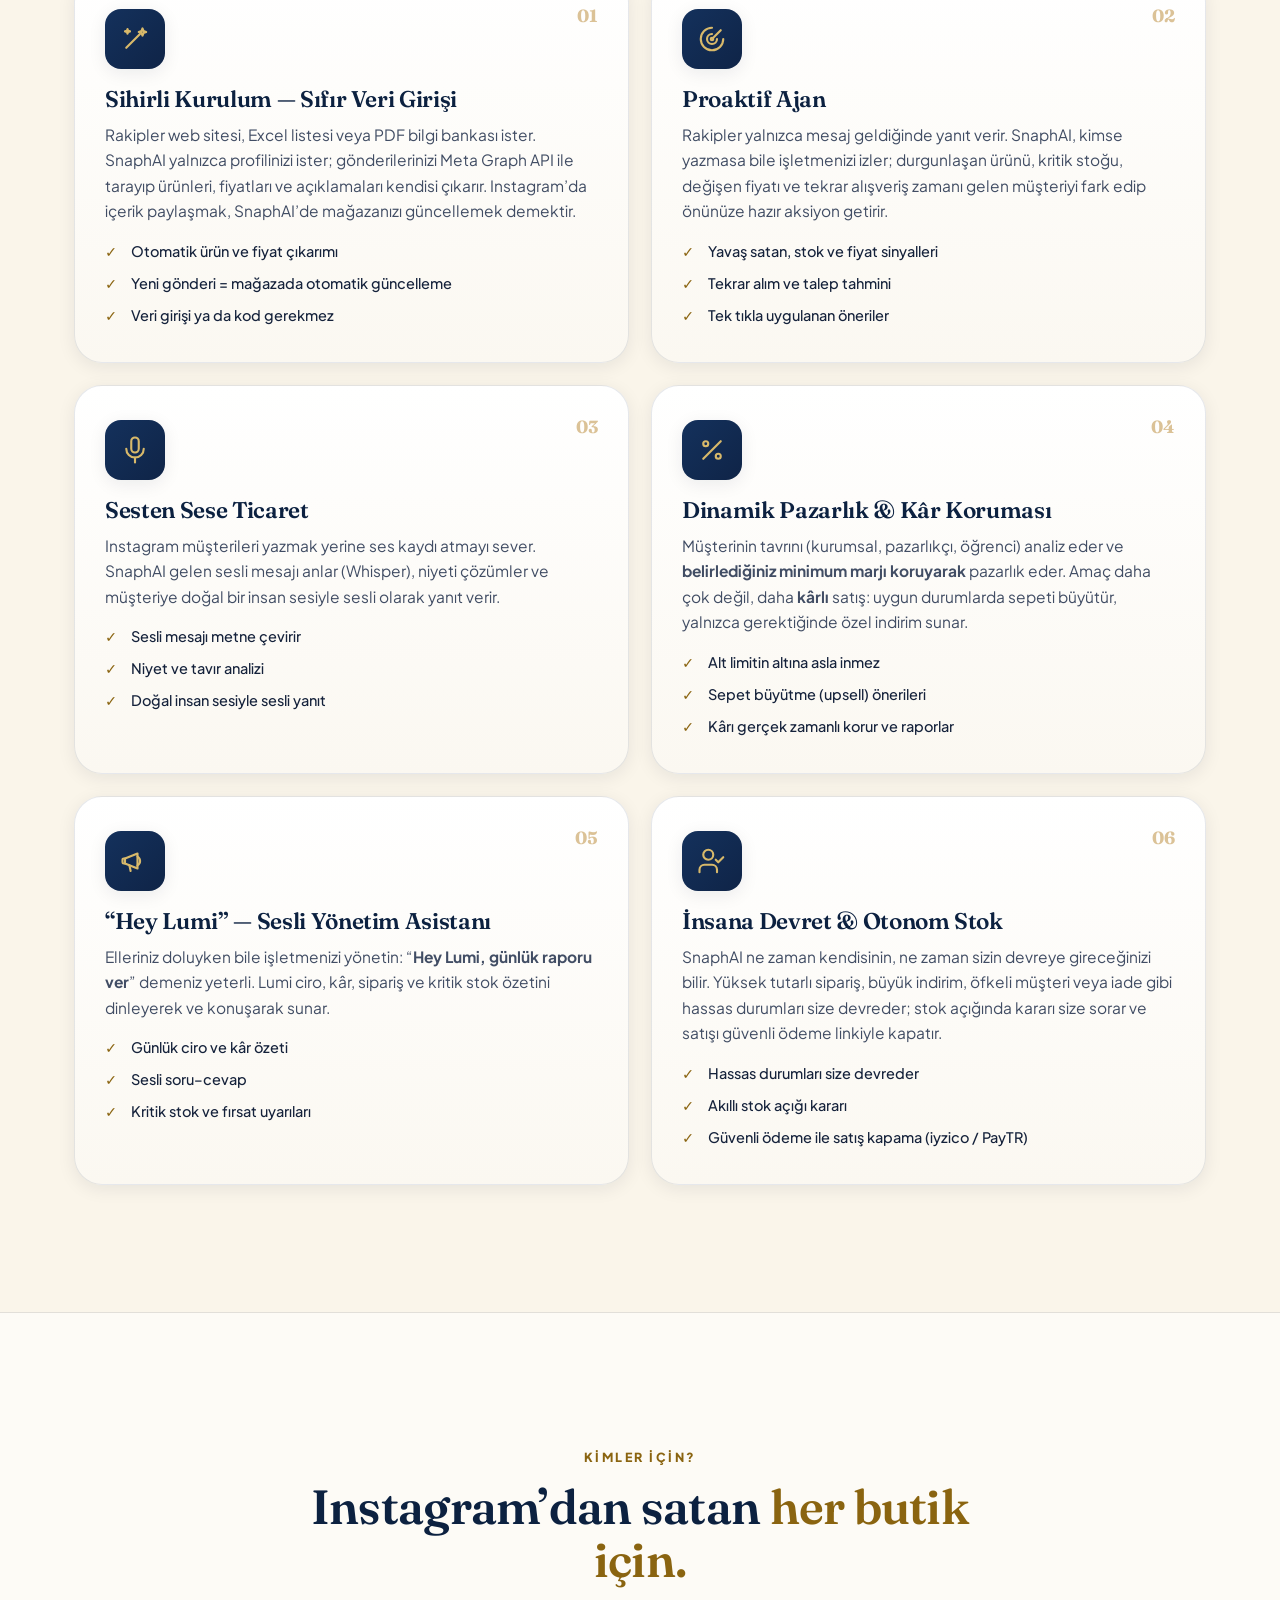
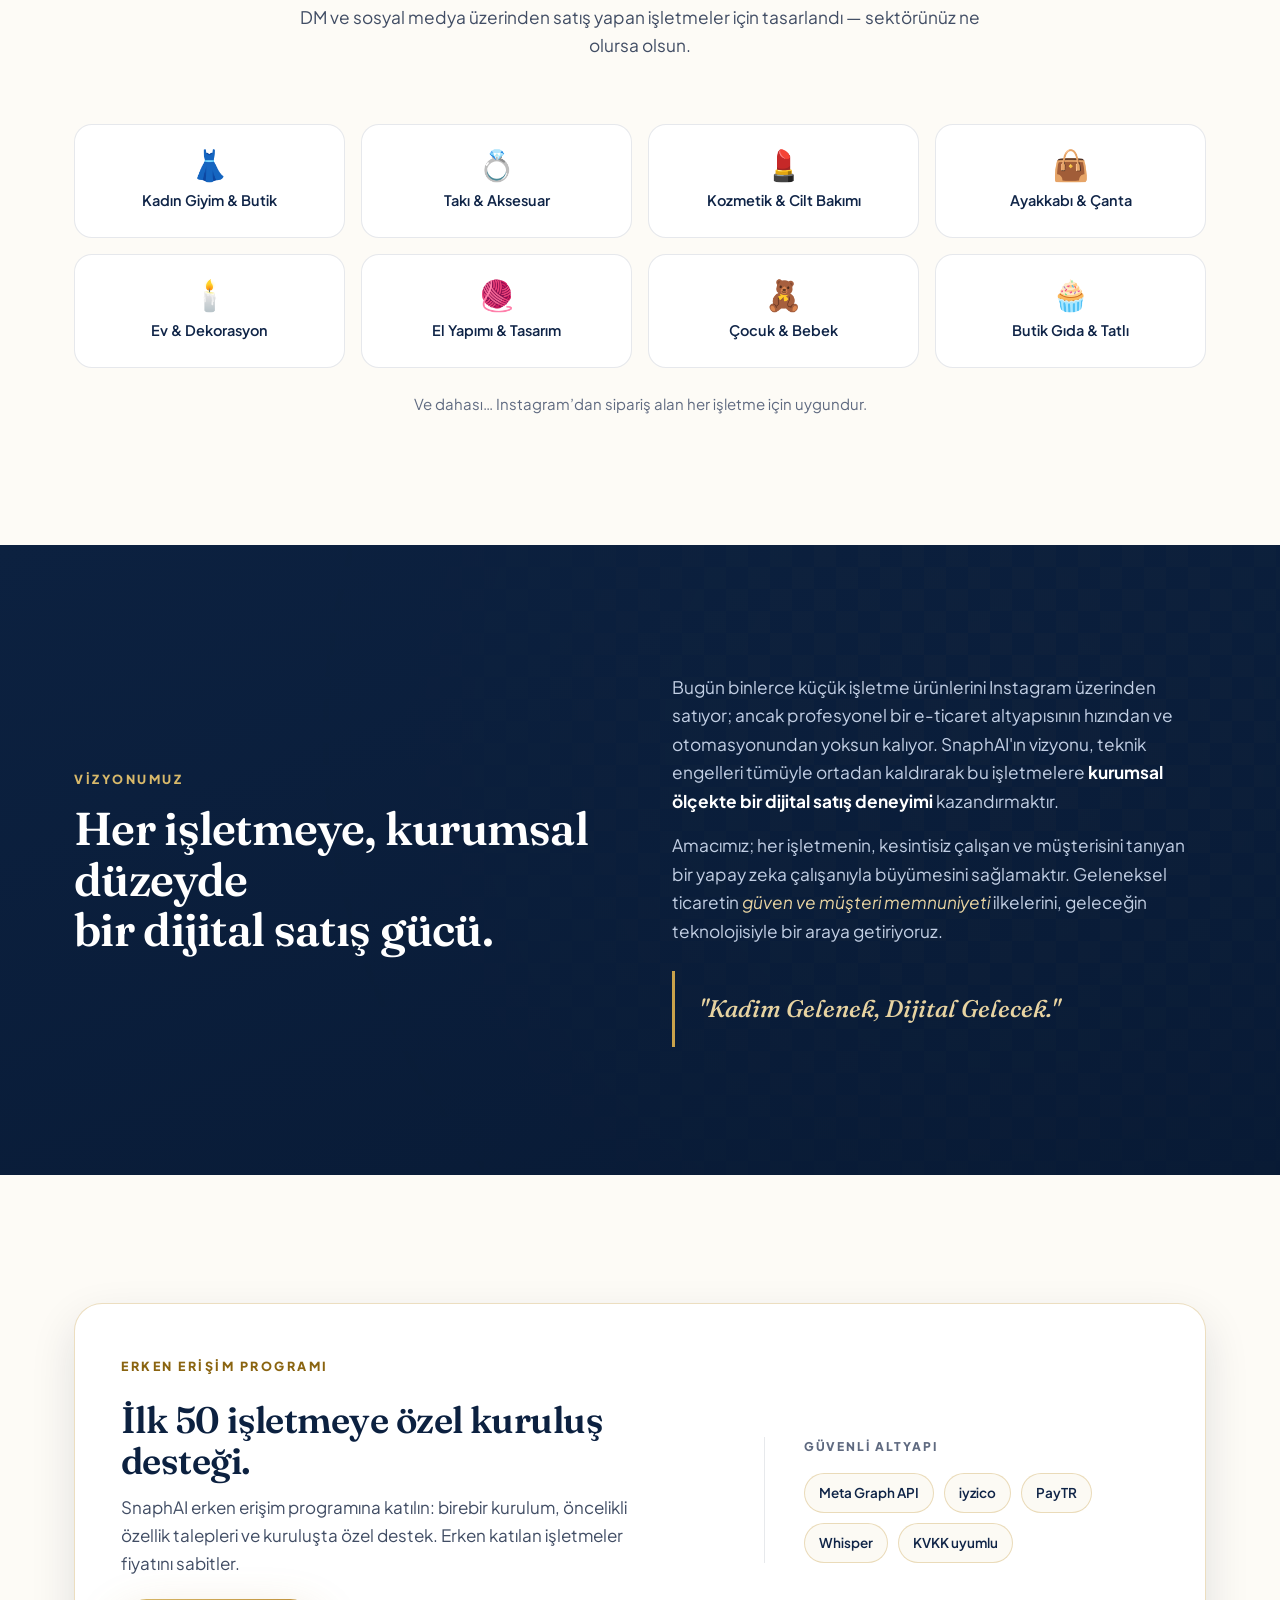
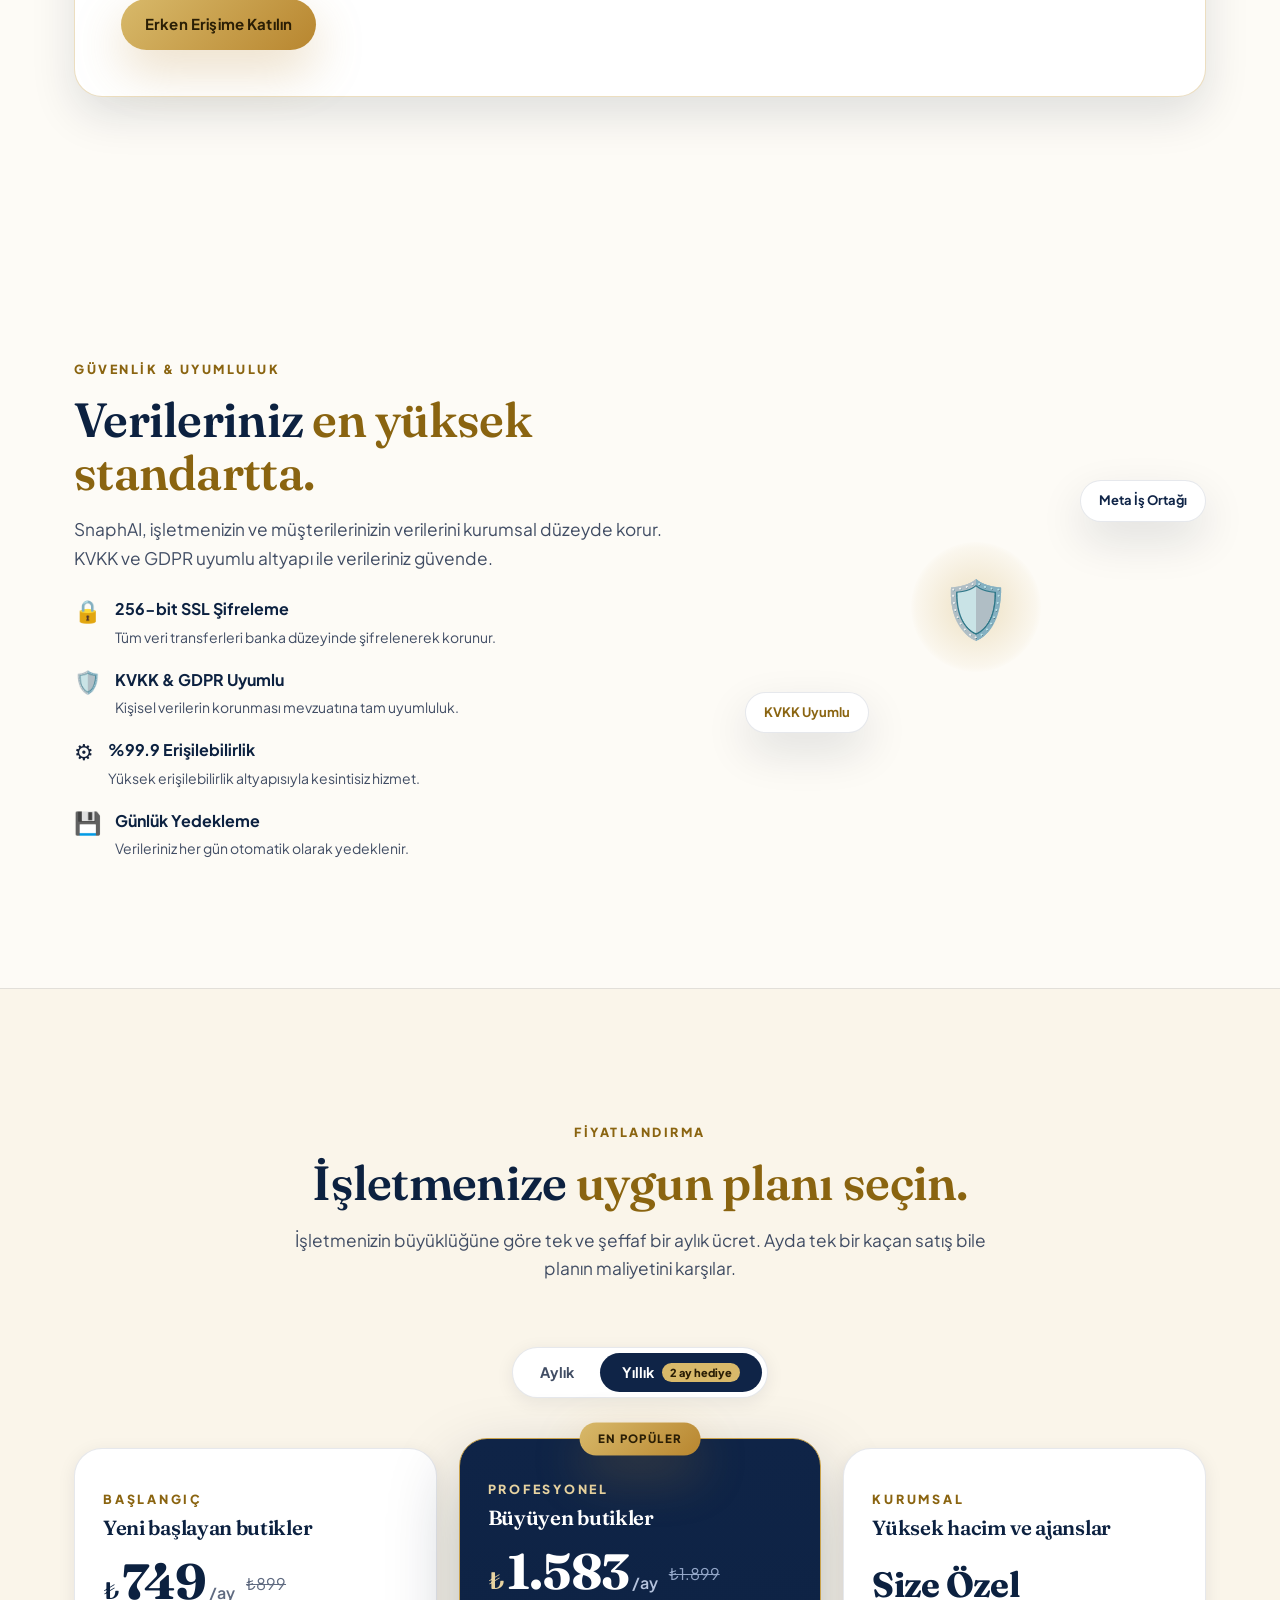
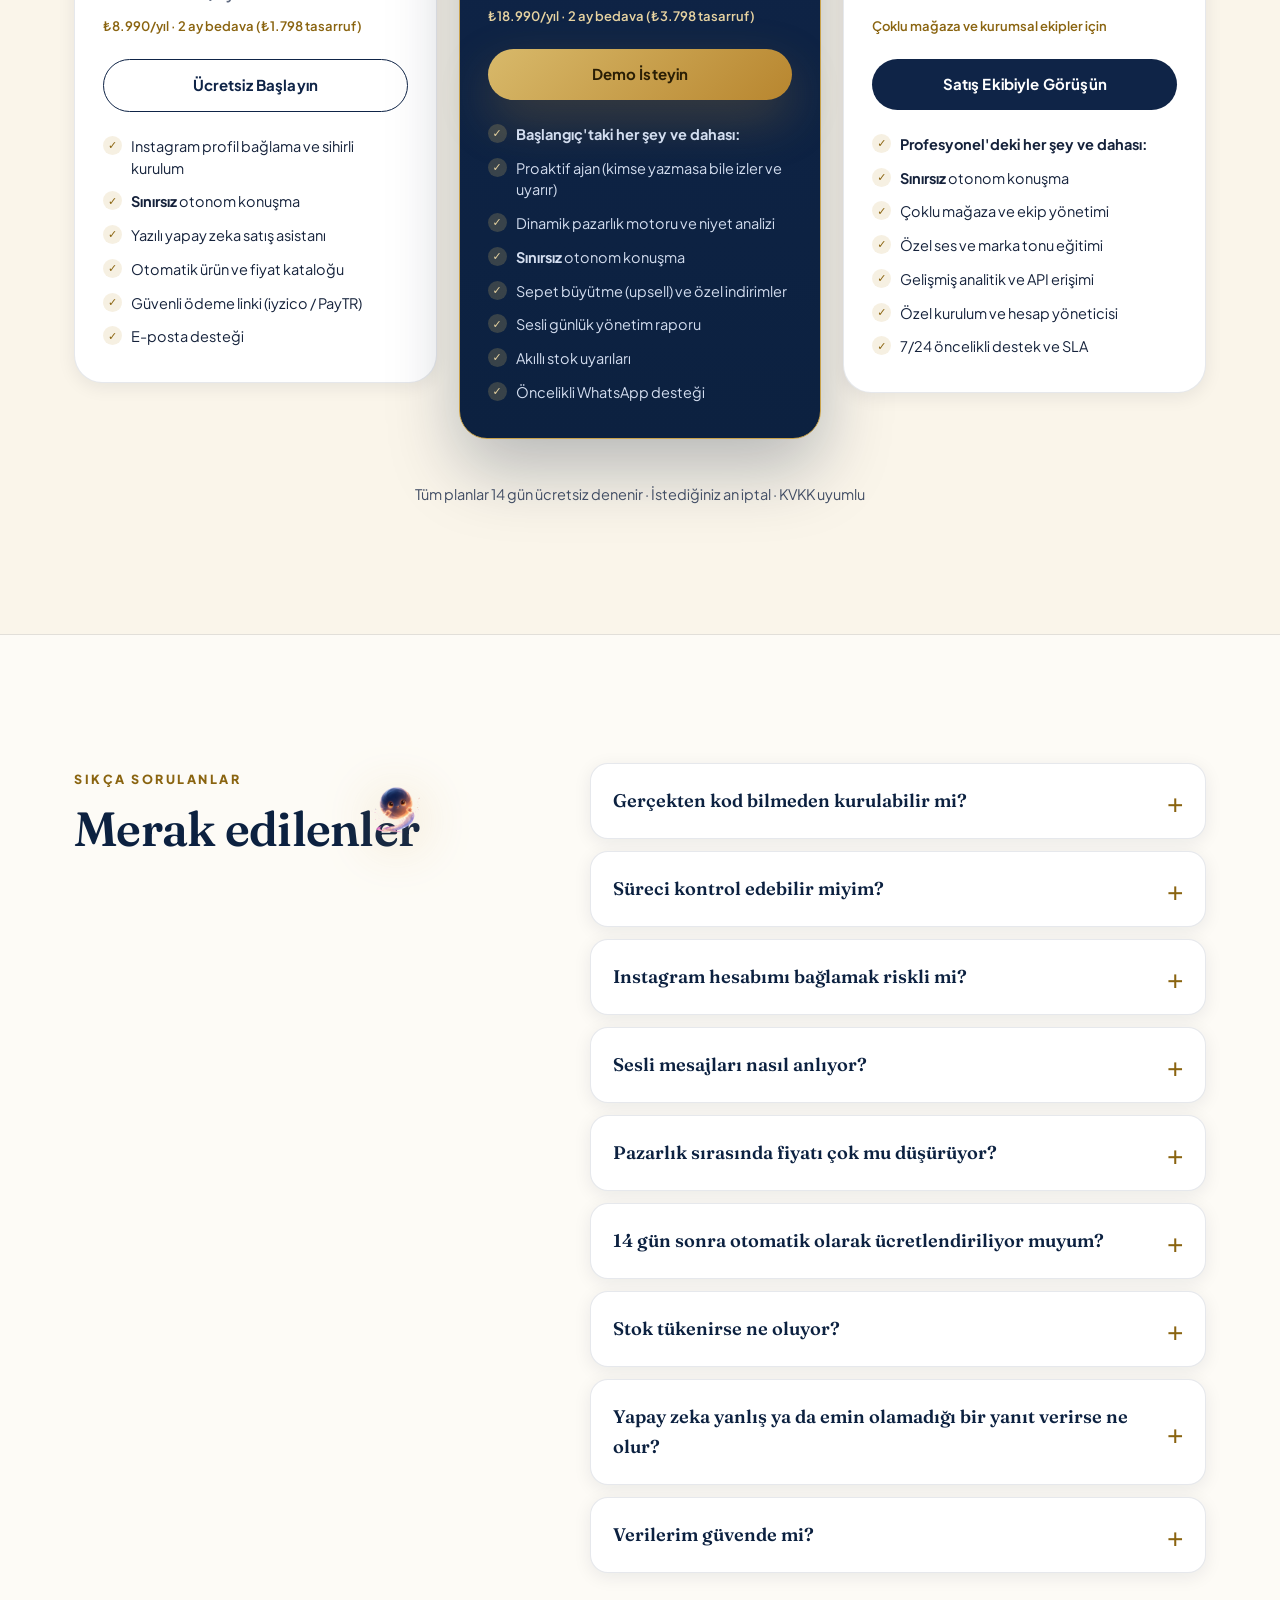
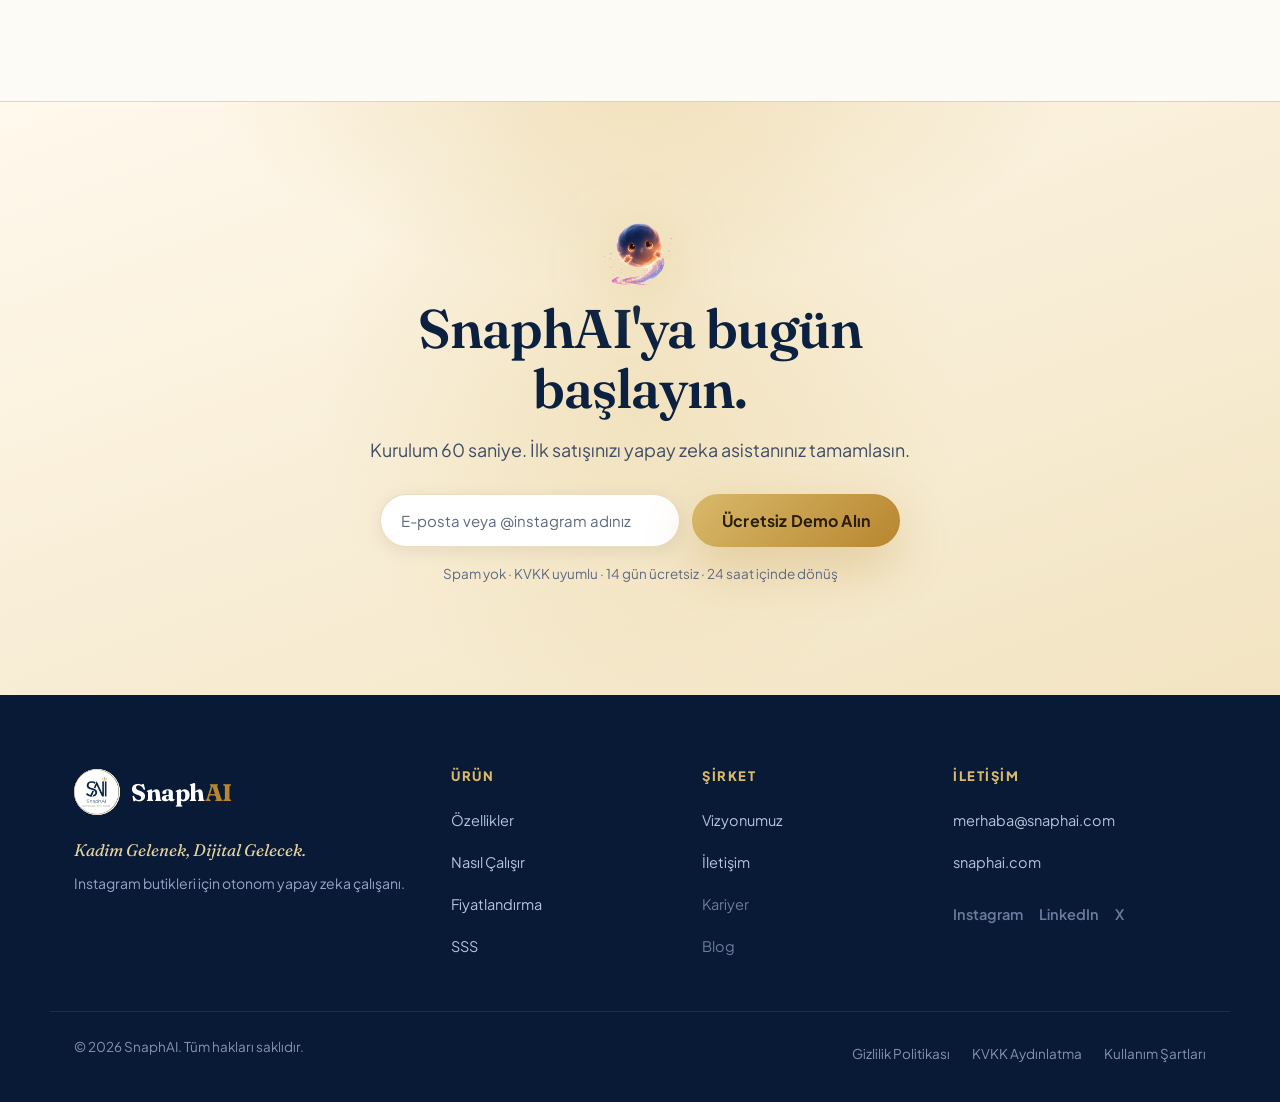
==== commit dcf4c2e4: "Refactor code structure for improved readability and maintainability" ====
--- a/index.html
+++ b/index.html
@@ -700,6 +700,10 @@
             <p>SnaphAI stok açığını fark ettiğinde sizi sesli olarak bilgilendirir. Tedarik edemediğiniz durumlarda bekleyen müşterilere otomatik ve nazik bir "stok tükendi" mesajı gönderir; hiçbir müşteri yanıtsız kalmaz.</p>
           </details>
           <details class="qa">
+            <summary>Yapay zeka yanlış ya da emin olamadığı bir yanıt verirse ne olur?</summary>
+            <p>SnaphAI ne zaman kendisinin, ne zaman sizin devreye gireceğinizi bilir. Yüksek tutarlı sipariş, büyük indirim, öfkeli müşteri, sıra dışı iade ya da emin olamadığı bir durumda konuşmayı otomatik olarak size devreder; böylece hiçbir hassas an gözden kaçmaz.</p>
+          </details>
+          <details class="qa">
             <summary>Verilerim güvende mi?</summary>
             <p>Evet. SnaphAI KVKK uyumludur; verileriniz şifreli saklanır ve yalnızca sizin mağazanız için kullanılır. İstediğiniz an hesabınızı kapatıp verilerinizi silebilirsiniz.</p>
           </details>
--- a/styles.css
+++ b/styles.css
@@ -607,3 +607,48 @@
   .js .reveal { opacity: 1 !important; translate: none !important; transition: none !important; }
   .js .mascot img { opacity: 1 !important; }
 }
+
+/* =========================================================
+   SECTORS (Kimler İçin?)
+   ========================================================= */
+.sectors__grid { display: grid; grid-template-columns: repeat(4, 1fr); gap: 16px; margin-top: 6px; }
+.sector {
+  display: flex; flex-direction: column; align-items: center; gap: 10px; text-align: center;
+  padding: 24px 14px; background: #fff; border: 1px solid var(--line); border-radius: var(--radius);
+  font-weight: 600; color: var(--navy-700); font-size: 14.5px;
+  transition: transform .2s var(--ease), box-shadow .2s, border-color .2s;
+}
+.sector:hover { transform: translateY(-4px); box-shadow: var(--shadow-sm); border-color: var(--line-gold); }
+.sector__ico { font-size: 30px; line-height: 1; }
+.sectors__note { margin-top: 24px; text-align: center; color: var(--muted); font-size: 15px; }
+
+/* =========================================================
+   SECURITY & COMPLIANCE
+   ========================================================= */
+.security__inner { display: grid; grid-template-columns: 1.15fr .85fr; gap: 48px; align-items: center; }
+.security__list { margin-top: 24px; display: grid; gap: 18px; }
+.security__list li { display: flex; gap: 14px; align-items: flex-start; }
+.security__ico { font-size: 22px; flex: none; line-height: 1.3; }
+.security__list strong { display: block; color: var(--navy-800); font-size: 16px; }
+.security__list p { color: var(--ink-soft); font-size: 14px; margin-top: 3px; }
+.security__visual {
+  position: relative; display: flex; flex-direction: column; align-items: center; justify-content: center;
+  gap: 20px; min-height: 260px;
+}
+.security__shield {
+  width: 130px; height: 130px; display: grid; place-items: center; font-size: 56px; border-radius: 50%;
+  background: radial-gradient(circle, rgba(201,162,75,.30), rgba(201,162,75,.05) 65%, transparent 72%);
+}
+.security__badge {
+  background: #fff; border: 1px solid var(--line); border-radius: 999px; padding: 9px 18px;
+  font-weight: 700; font-size: 13px; color: var(--navy-700); box-shadow: var(--shadow-md);
+}
+.security__badge--top { align-self: flex-end; }
+.security__badge--bottom { align-self: flex-start; color: var(--gold-text); }
+
+@media (max-width: 860px) { .sectors__grid { grid-template-columns: repeat(2, 1fr); } }
+@media (max-width: 780px) {
+  .security__inner { grid-template-columns: 1fr; gap: 28px; }
+  .security__visual { min-height: auto; flex-direction: row; flex-wrap: wrap; }
+  .security__badge--top, .security__badge--bottom { align-self: auto; }
+}
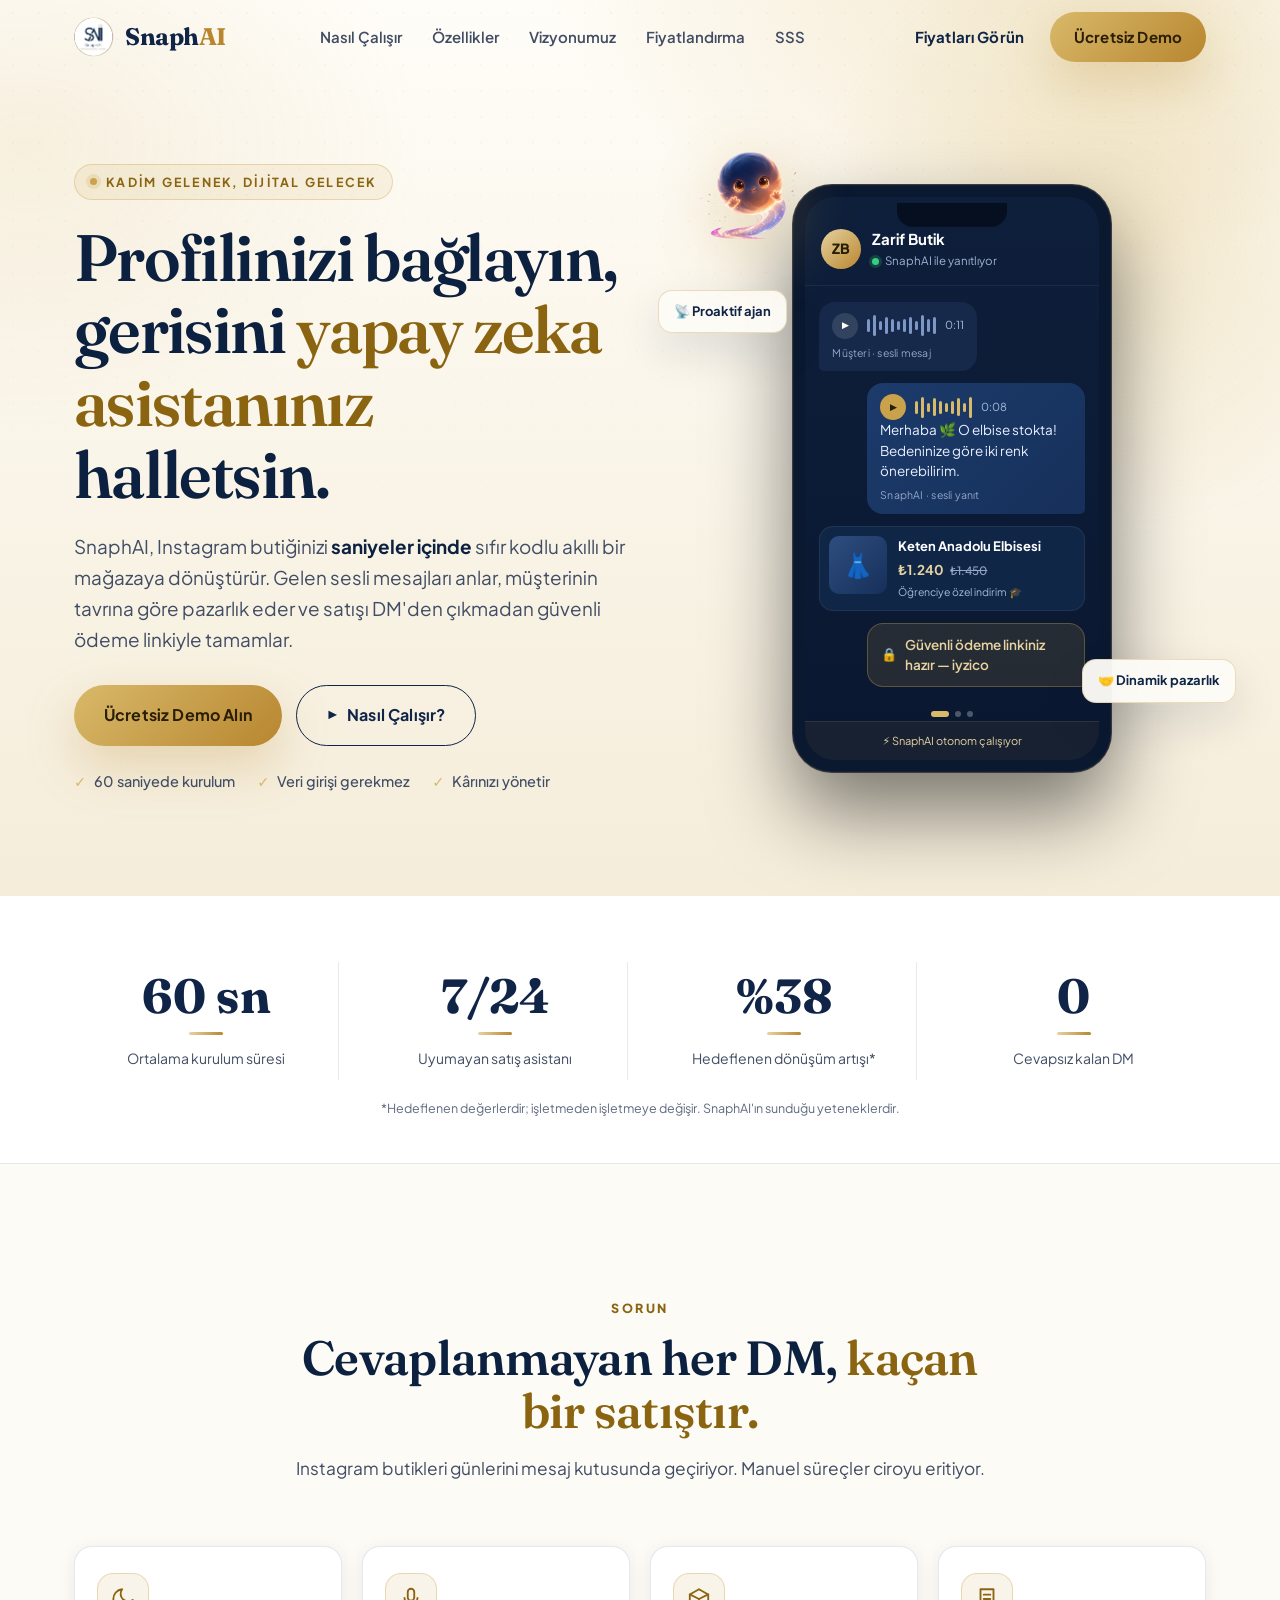
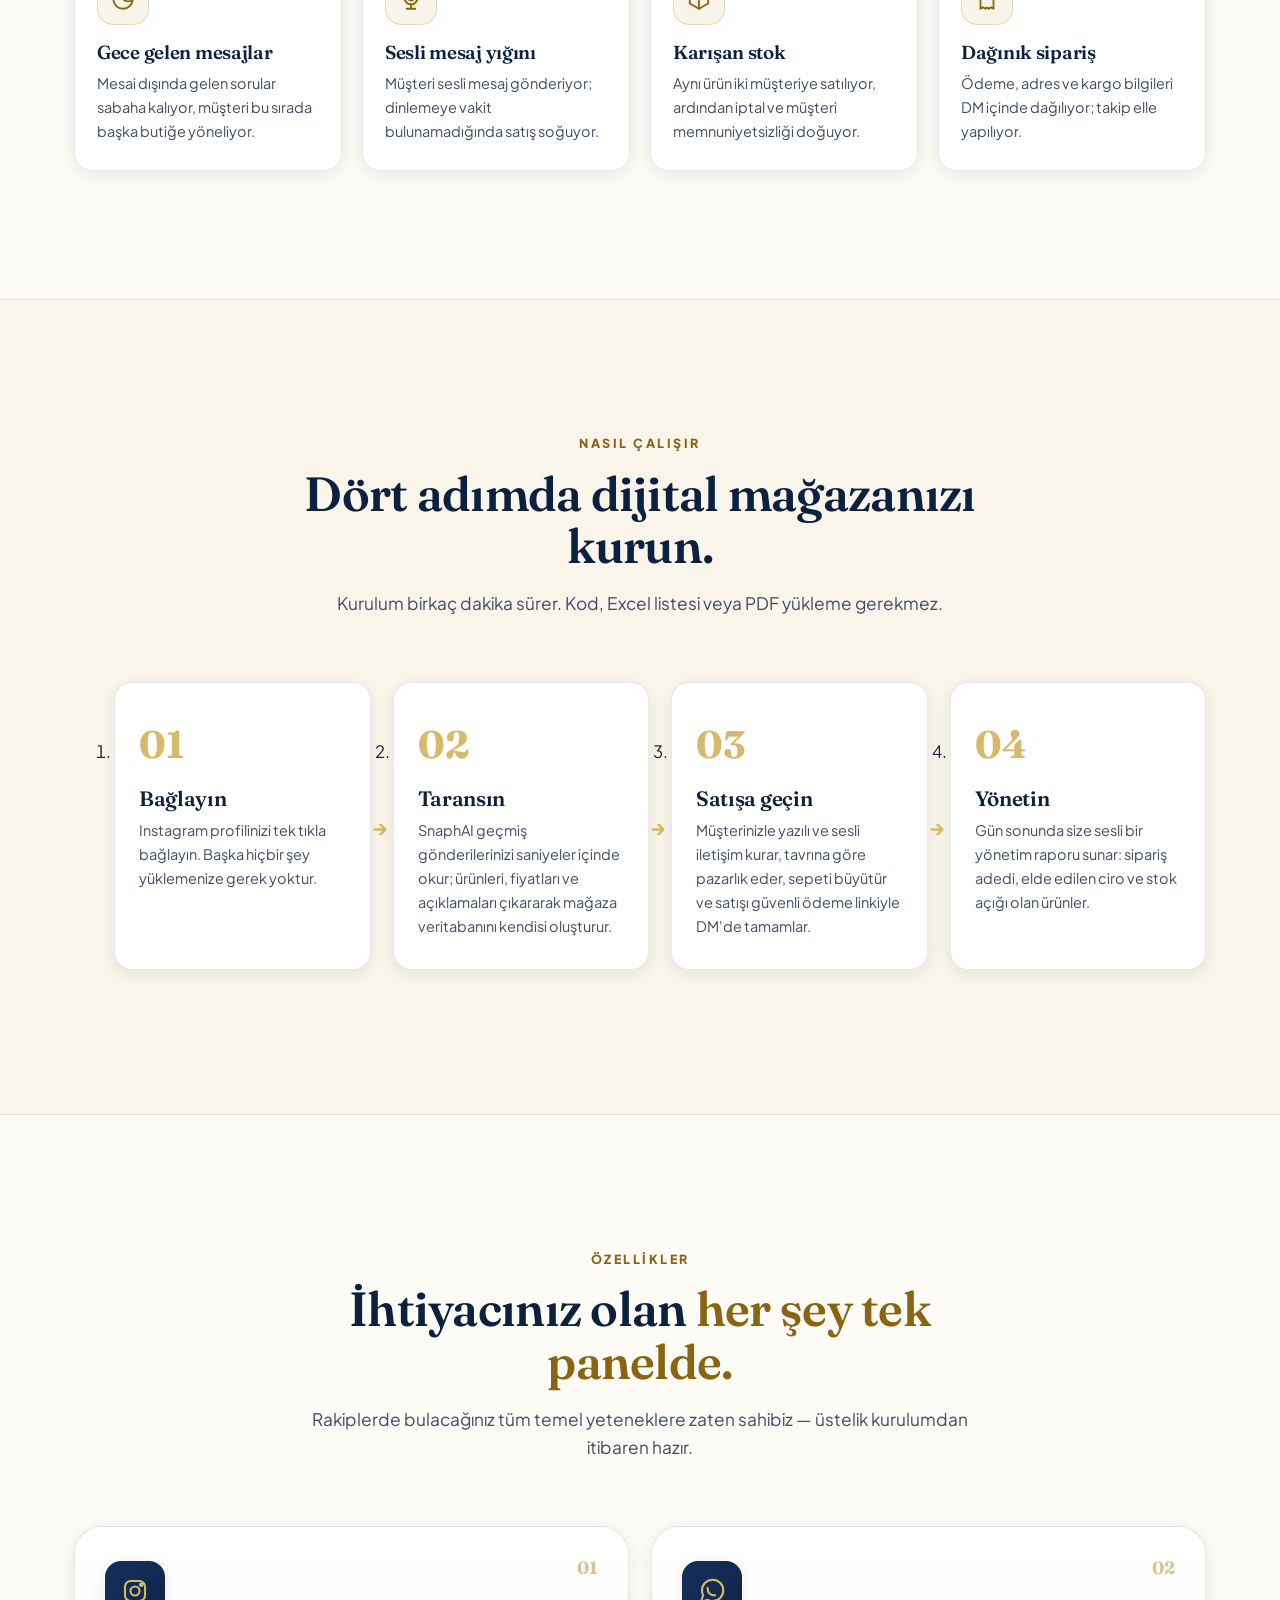
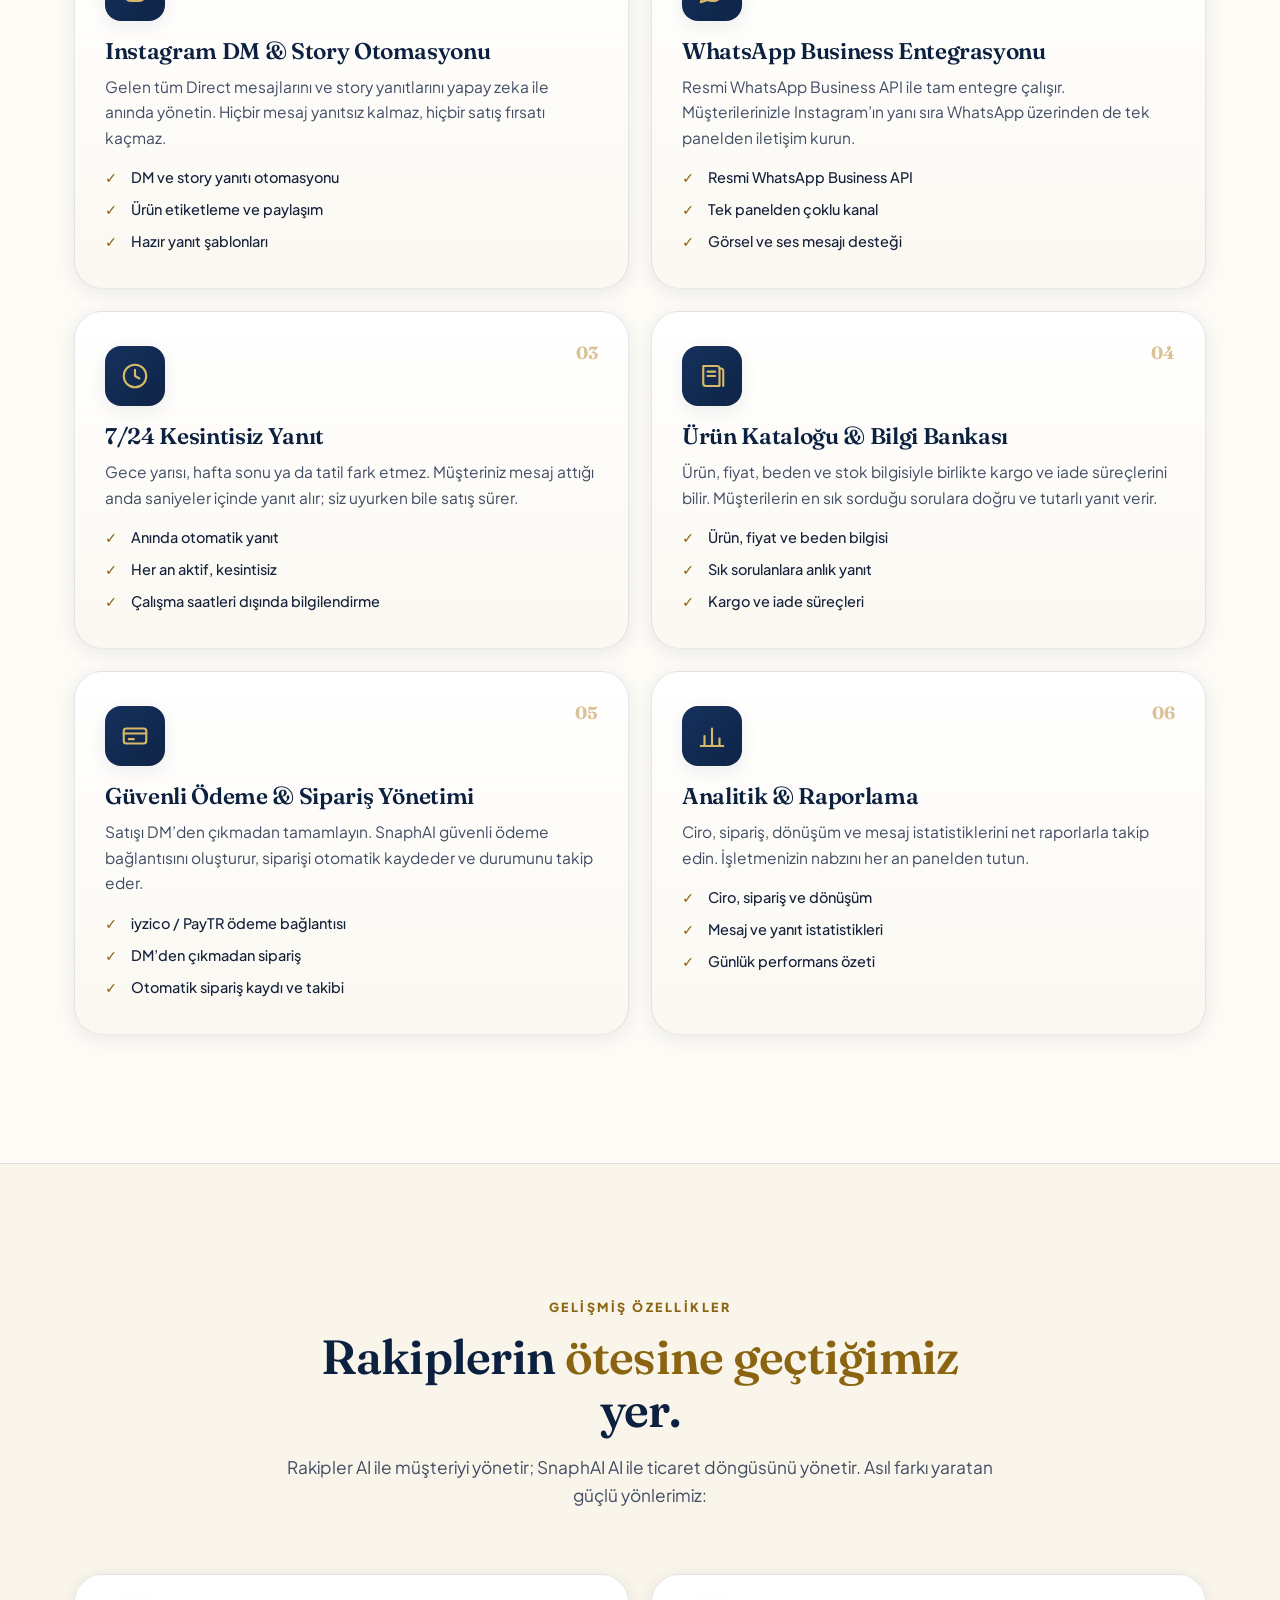
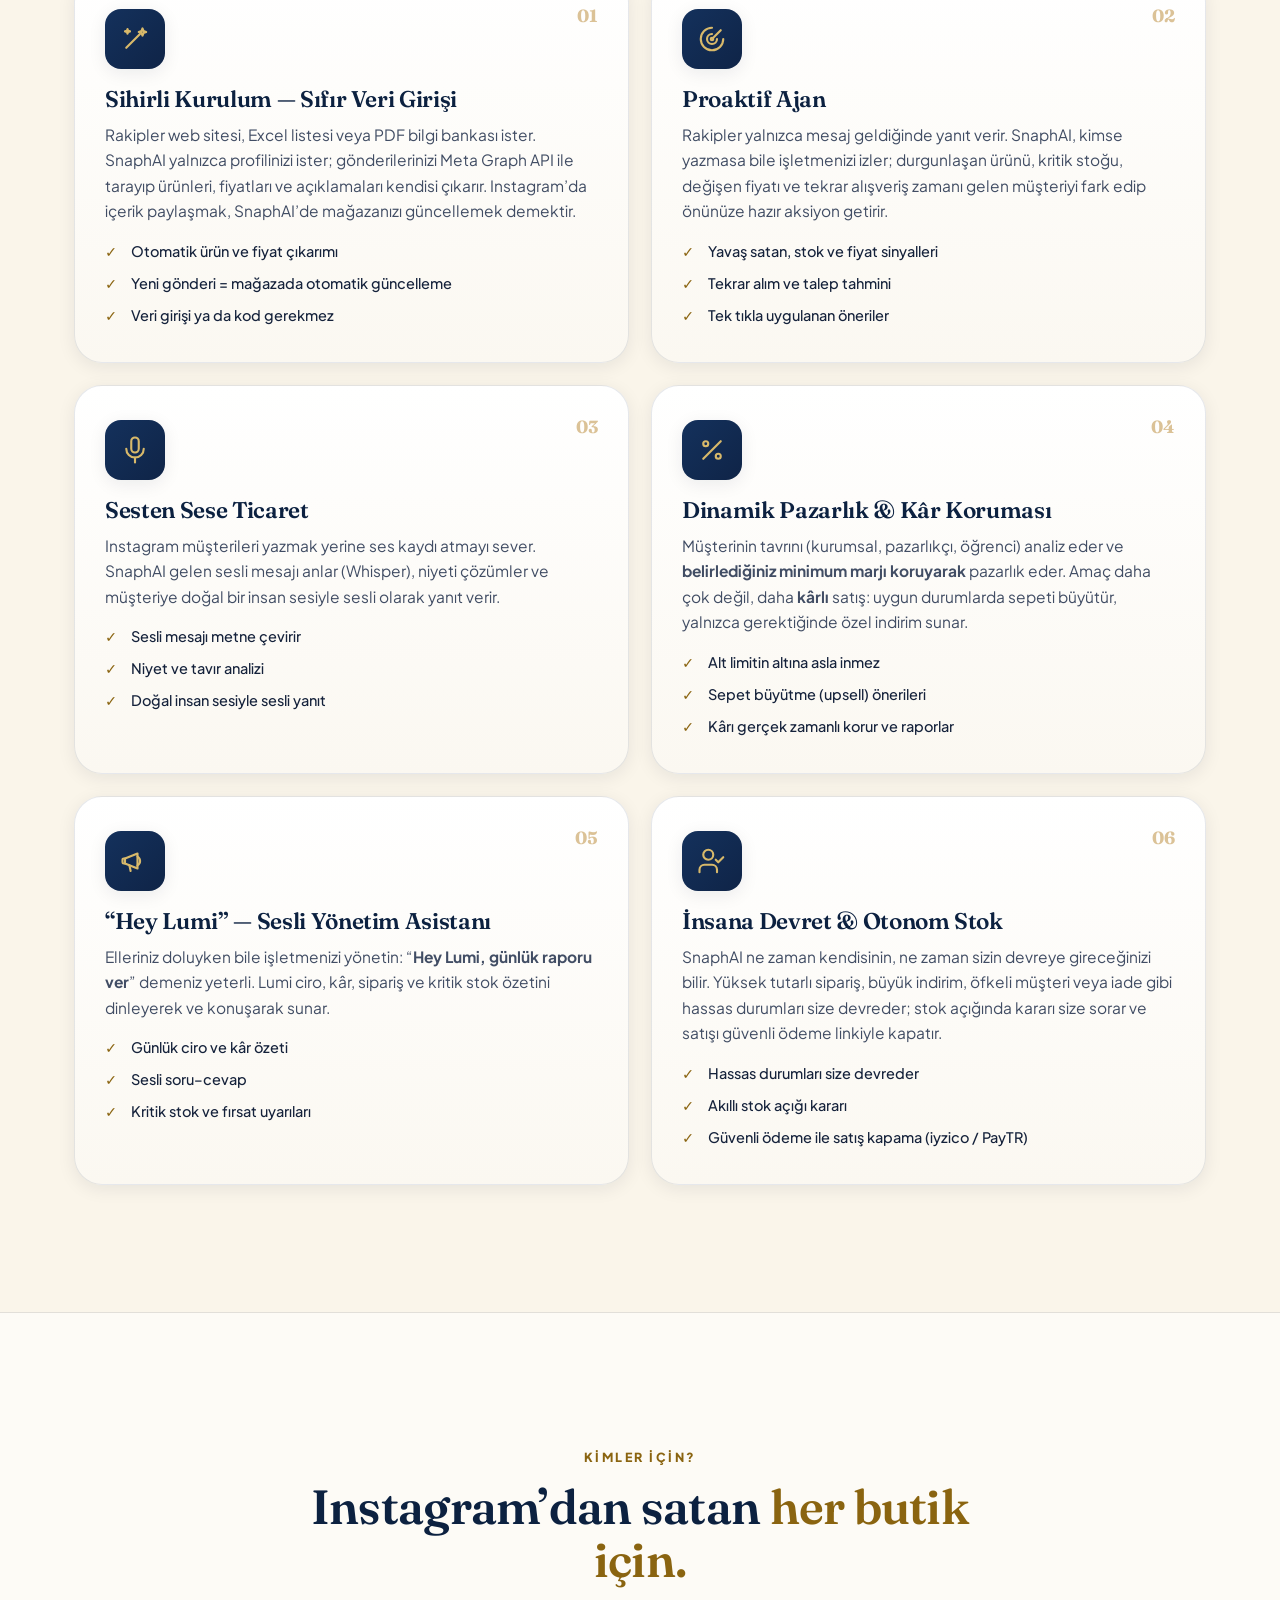
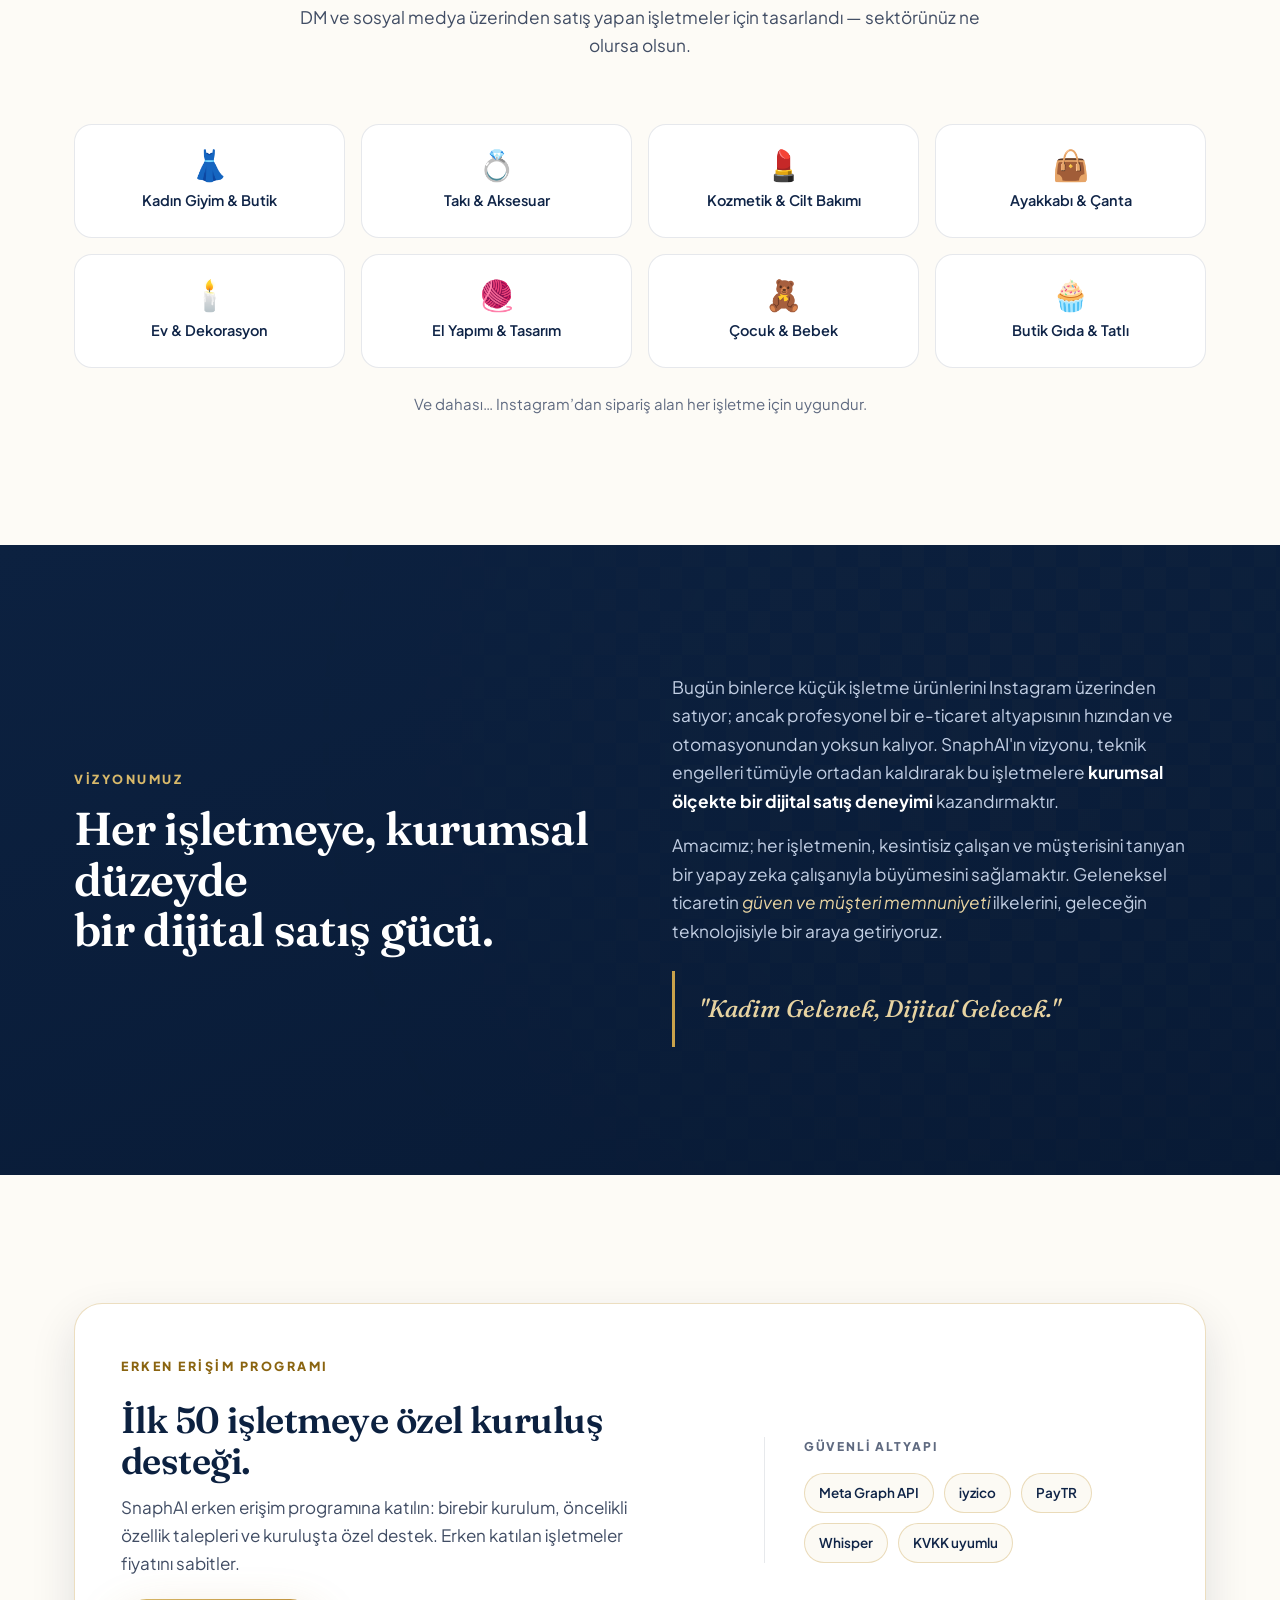
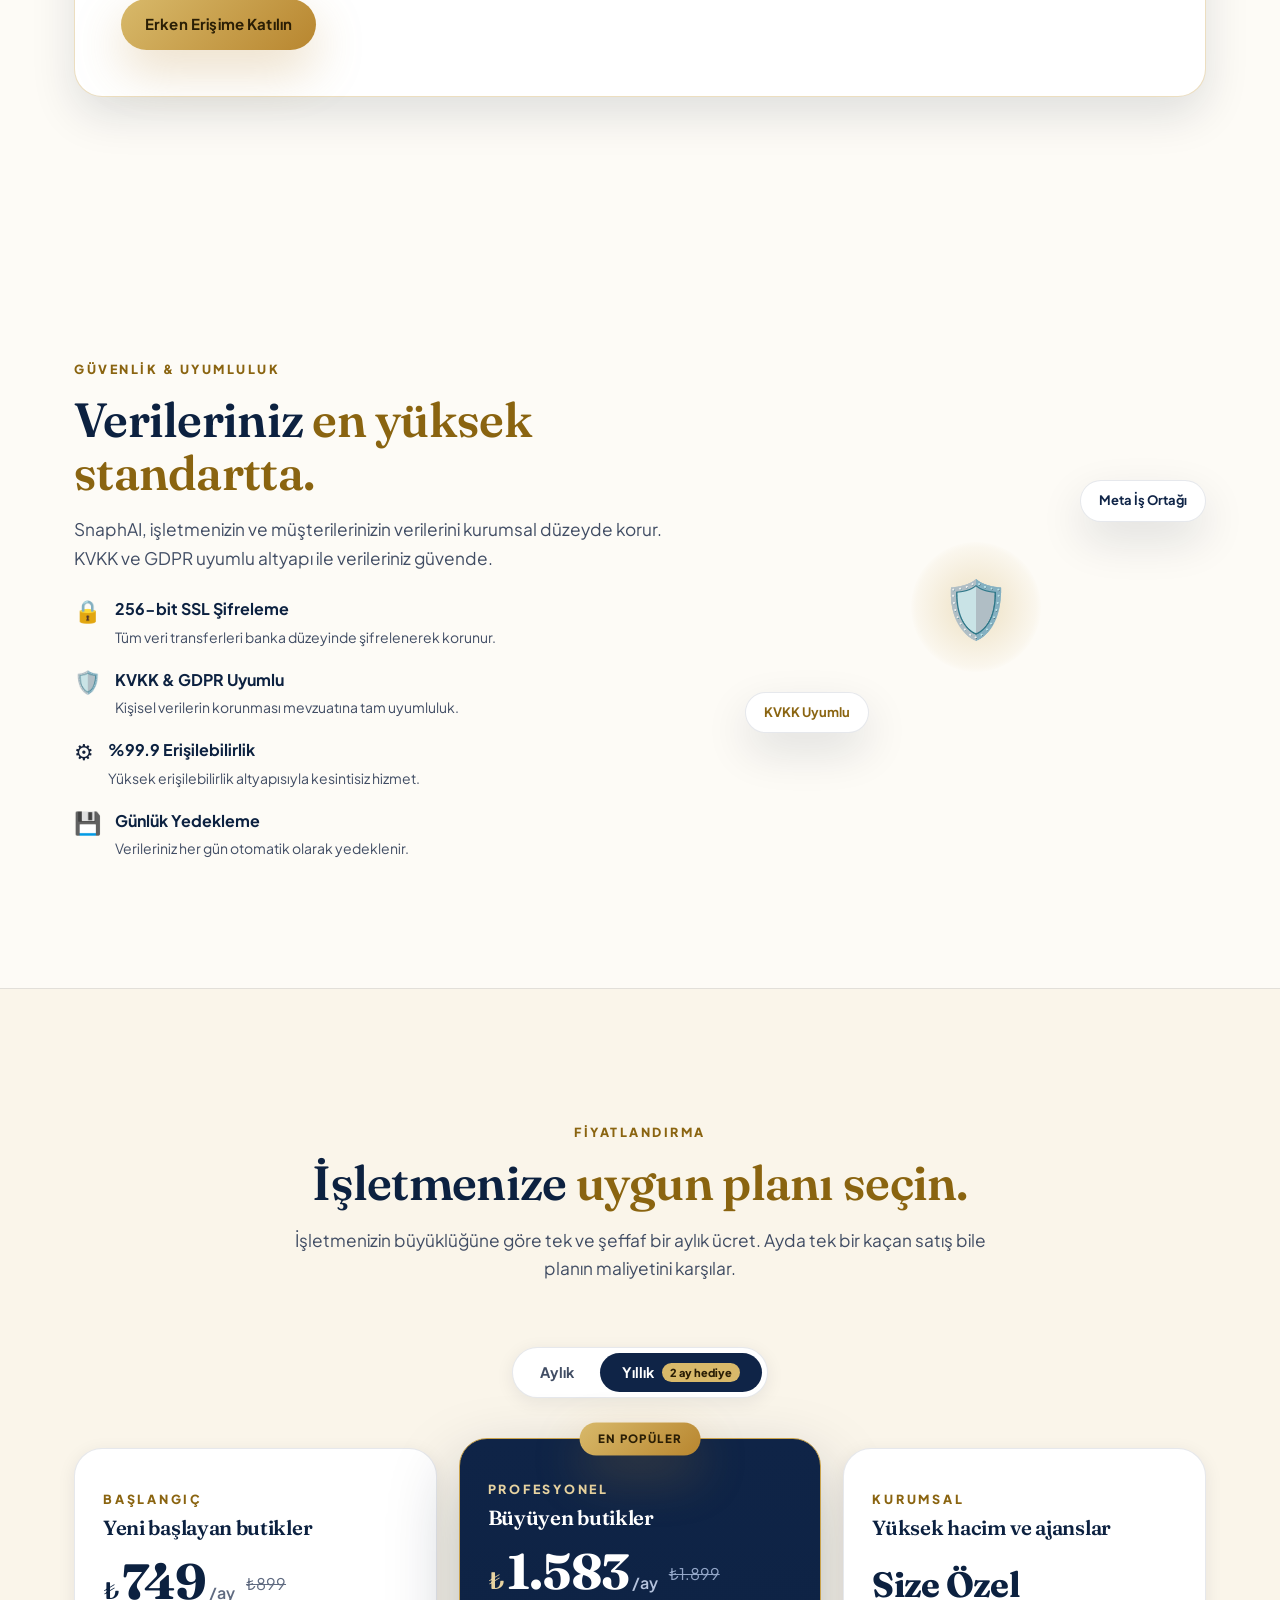
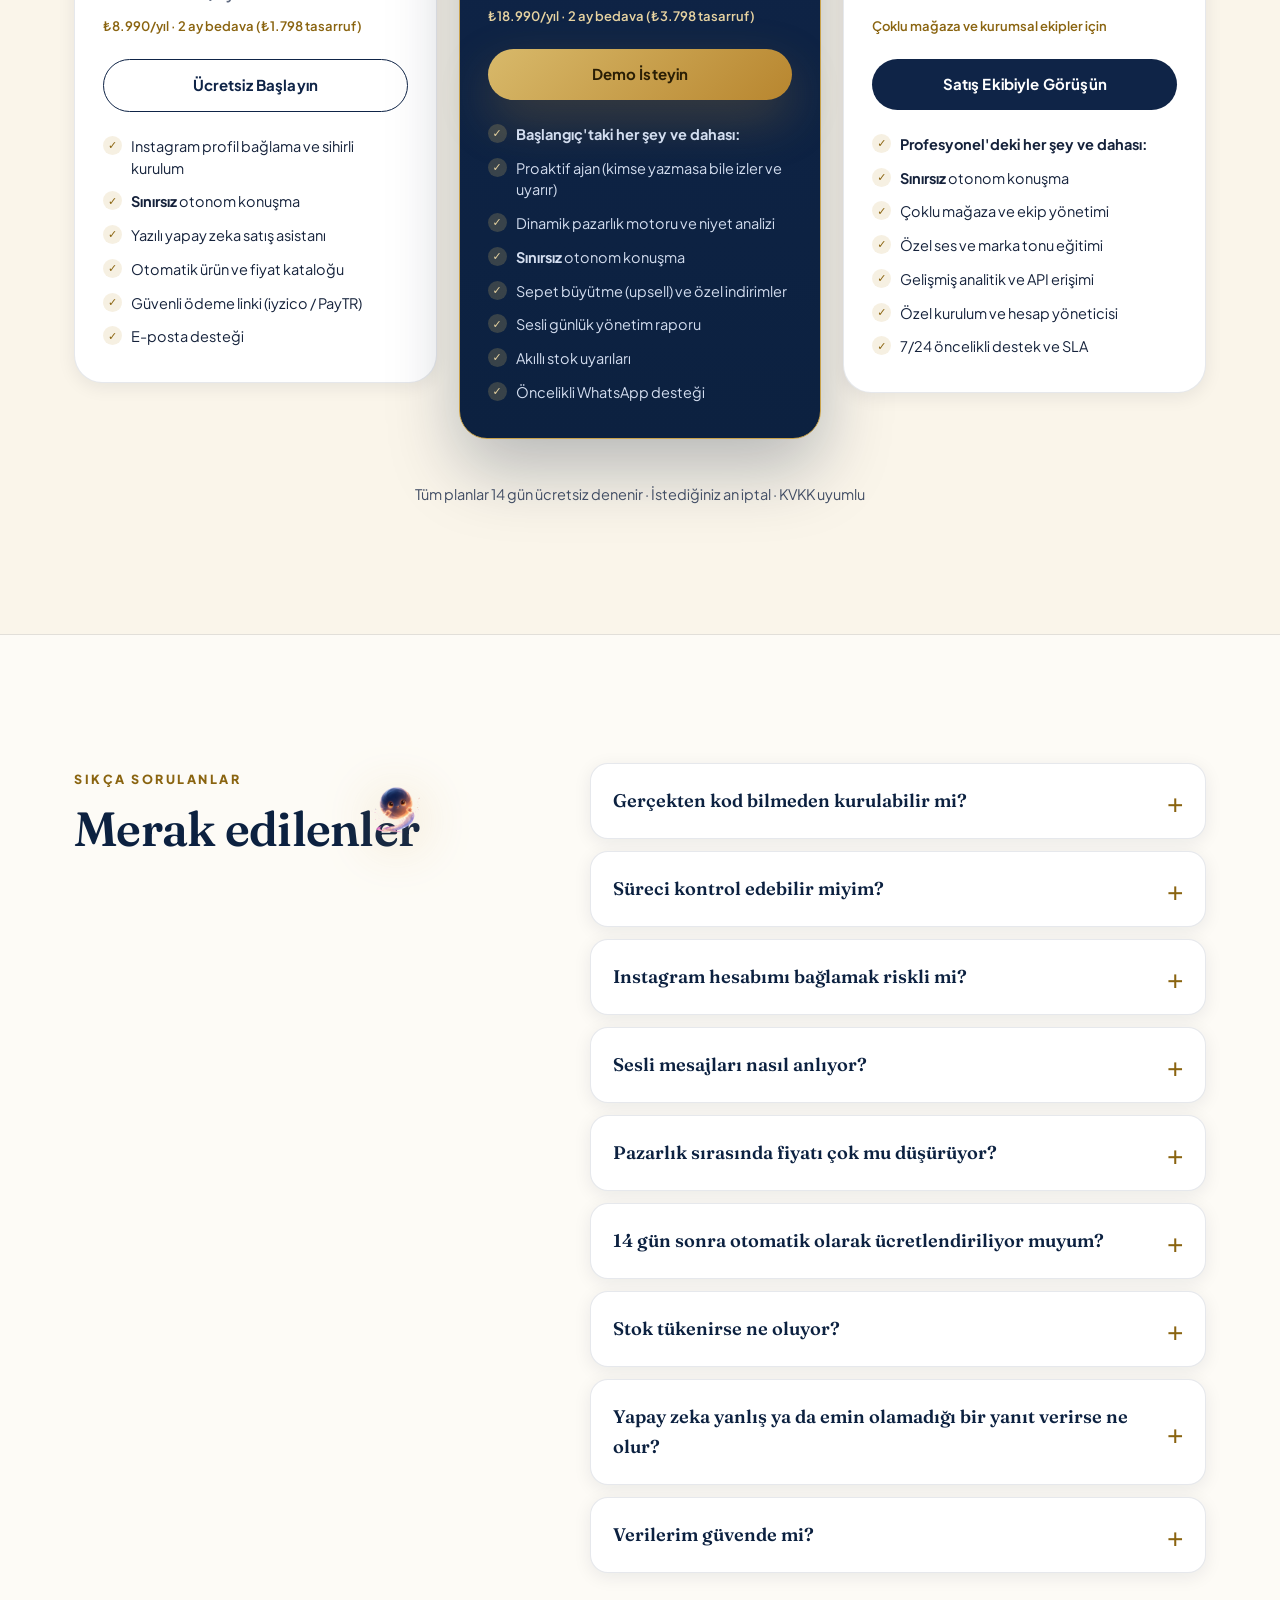
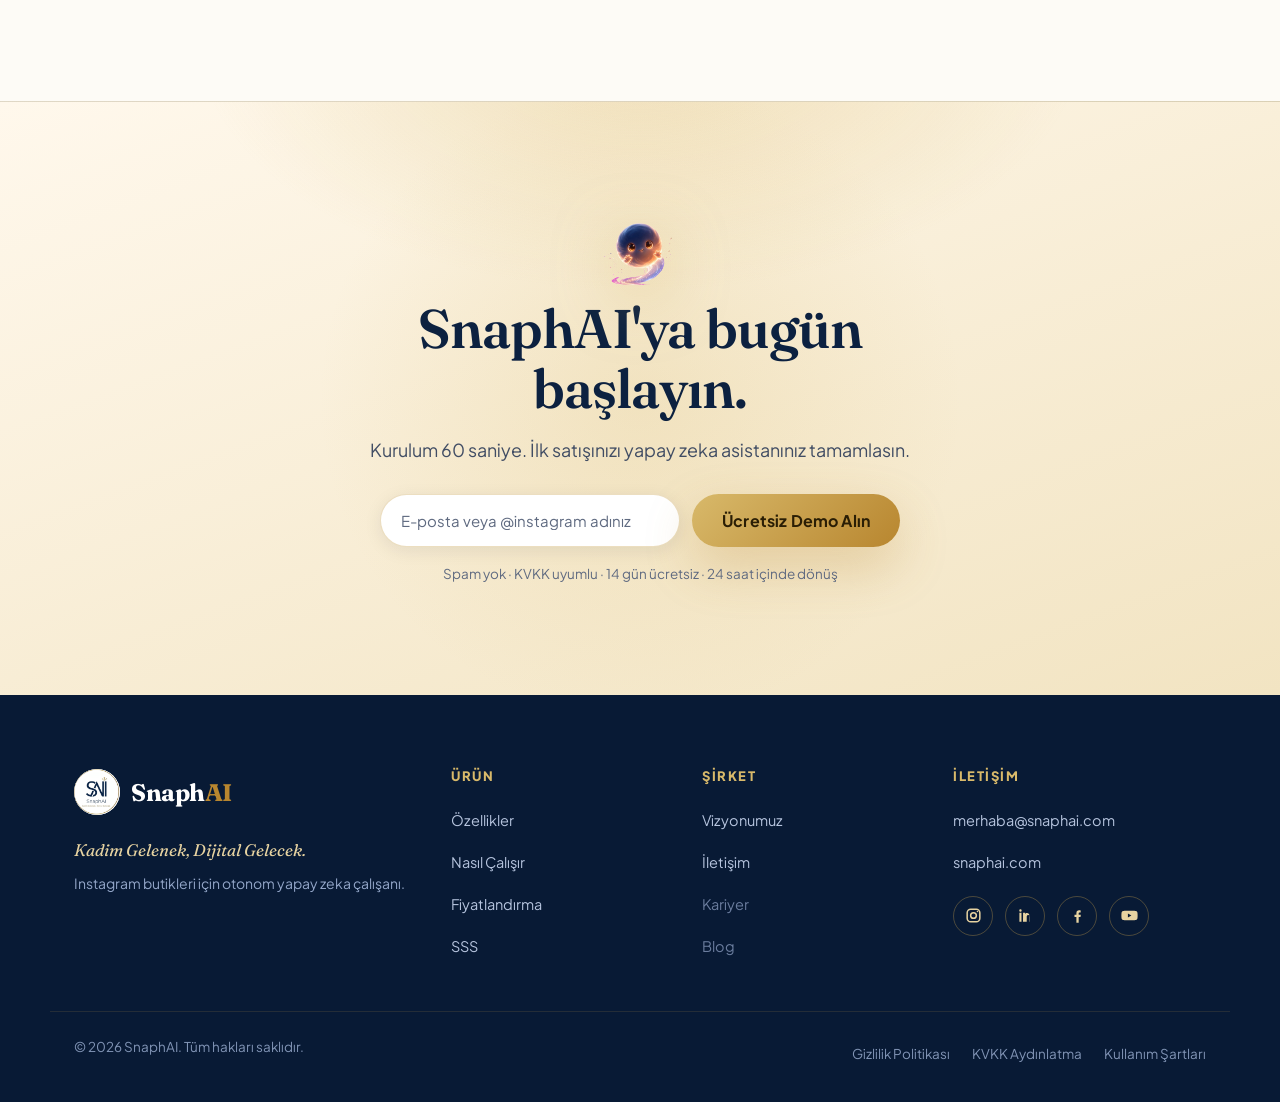
==== commit 64a624b4: "Add base CSS styles for application layout and components" ====
--- a/index.html
+++ b/index.html
@@ -769,9 +769,18 @@
         <a href="mailto:merhaba@snaphai.com">merhaba@snaphai.com</a>
         <a href="https://snaphai.com" target="_blank" rel="noopener">snaphai.com</a>
         <div class="footer__social">
-          <a href="#" aria-disabled="true" aria-label="Instagram">Instagram</a>
-          <a href="#" aria-disabled="true" aria-label="LinkedIn">LinkedIn</a>
-          <a href="#" aria-disabled="true" aria-label="X">X</a>
+          <a href="https://www.instagram.com/snaph_ai/" target="_blank" rel="noopener" aria-label="Instagram">
+            <svg viewBox="0 0 24 24" fill="none" stroke="currentColor" stroke-width="1.9" stroke-linecap="round"><rect x="4" y="4" width="16" height="16" rx="4.5"/><circle cx="12" cy="12" r="3.6"/><circle cx="17" cy="7" r="1" fill="currentColor" stroke="none"/></svg>
+          </a>
+          <a href="https://www.linkedin.com/company/snaphai/" target="_blank" rel="noopener" aria-label="LinkedIn">
+            <svg viewBox="0 0 24 24" fill="currentColor" aria-hidden="true"><path d="M6.94 8.5H4.3V20h2.64V8.5zM5.62 4.2a1.53 1.53 0 1 0 0 3.06 1.53 1.53 0 0 0 0-3.06zM20 20h-2.64v-6.13c0-1.46-.52-2.46-1.83-2.46-1 0-1.6.67-1.86 1.32-.1.23-.12.55-.12.87V20H8.9s.03-9.9 0-11.5h2.64v1.63c.35-.54.98-1.31 2.38-1.31 1.74 0 3.05 1.14 3.05 3.58V20z"/></svg>
+          </a>
+          <a href="https://www.facebook.com/profile.php?id=61593594211671" target="_blank" rel="noopener" aria-label="Facebook">
+            <svg viewBox="0 0 24 24" fill="currentColor" aria-hidden="true"><path d="M13.5 21v-7h2.3l.4-2.8h-2.7V9.4c0-.8.2-1.3 1.4-1.3H16V5.6c-.3 0-1.1-.1-2-.1-2 0-3.4 1.2-3.4 3.5v1.9H8.2V14h2.4v7h2.9z"/></svg>
+          </a>
+          <a href="https://www.youtube.com/@snaphai" target="_blank" rel="noopener" aria-label="YouTube">
+            <svg viewBox="0 0 24 24" fill="currentColor" aria-hidden="true"><path d="M22 8.2a2.6 2.6 0 0 0-1.8-1.85C18.6 6 12 6 12 6s-6.6 0-8.2.35A2.6 2.6 0 0 0 2 8.2 27 27 0 0 0 1.75 12 27 27 0 0 0 2 15.8a2.6 2.6 0 0 0 1.8 1.85C5.4 18 12 18 12 18s6.6 0 8.2-.35A2.6 2.6 0 0 0 22 15.8 27 27 0 0 0 22.25 12 27 27 0 0 0 22 8.2zM10 14.6V9.4l4.4 2.6-4.4 2.6z"/></svg>
+          </a>
         </div>
       </nav>
     </div>
--- a/styles.css
+++ b/styles.css
@@ -548,8 +548,14 @@
 .footer__col a:hover { color: #fff; }
 .footer__col a[aria-disabled="true"] { color: #6b7d9e; cursor: default; }
 .footer__col a[aria-disabled="true"]:hover { color: #6b7d9e; }
-.footer__social { display: flex; gap: 16px; margin-top: 10px; flex-wrap: wrap; }
-.footer__social a { display: inline-flex; align-items: center; min-height: 40px; font-weight: 600; color: var(--gold-300); }
+.footer__social { display: flex; gap: 12px; margin-top: 12px; flex-wrap: wrap; }
+.footer__social a {
+  display: inline-flex; align-items: center; justify-content: center; width: 40px; height: 40px;
+  border-radius: 50%; border: 1px solid var(--line-gold); color: var(--gold-300);
+  transition: background .2s var(--ease), color .2s, border-color .2s, transform .2s;
+}
+.footer__social a:hover { background: var(--gold-500); color: var(--navy-900); border-color: var(--gold-500); transform: translateY(-2px); }
+.footer__social svg { width: 19px; height: 19px; }
 .footer__bottom { display: flex; justify-content: space-between; flex-wrap: wrap; gap: 14px; margin-top: 44px; padding-top: 24px; border-top: 1px solid rgba(201,162,75,.14); font-size: 13.5px; color: var(--muted-dark); }
 .footer__legal { display: flex; gap: 22px; flex-wrap: wrap; }
 .footer__legal a { display: inline-flex; align-items: center; min-height: 36px; }
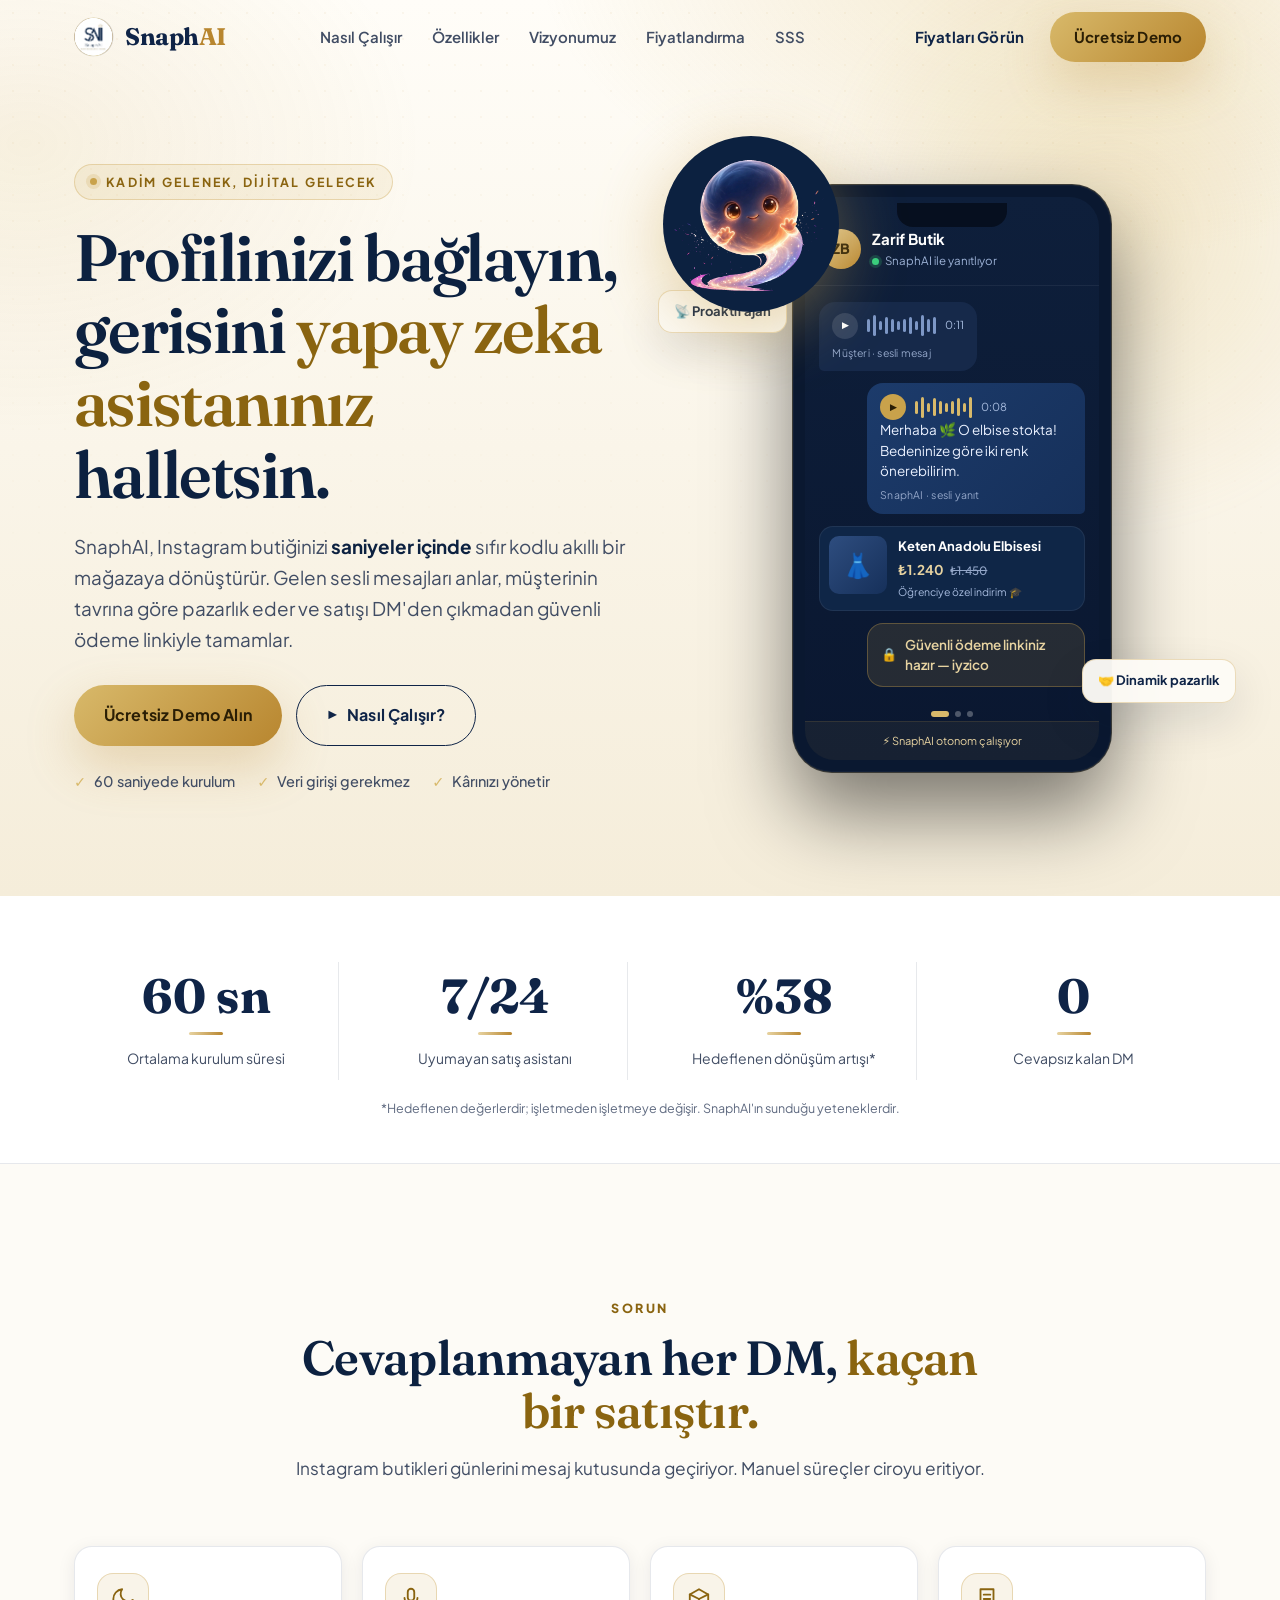
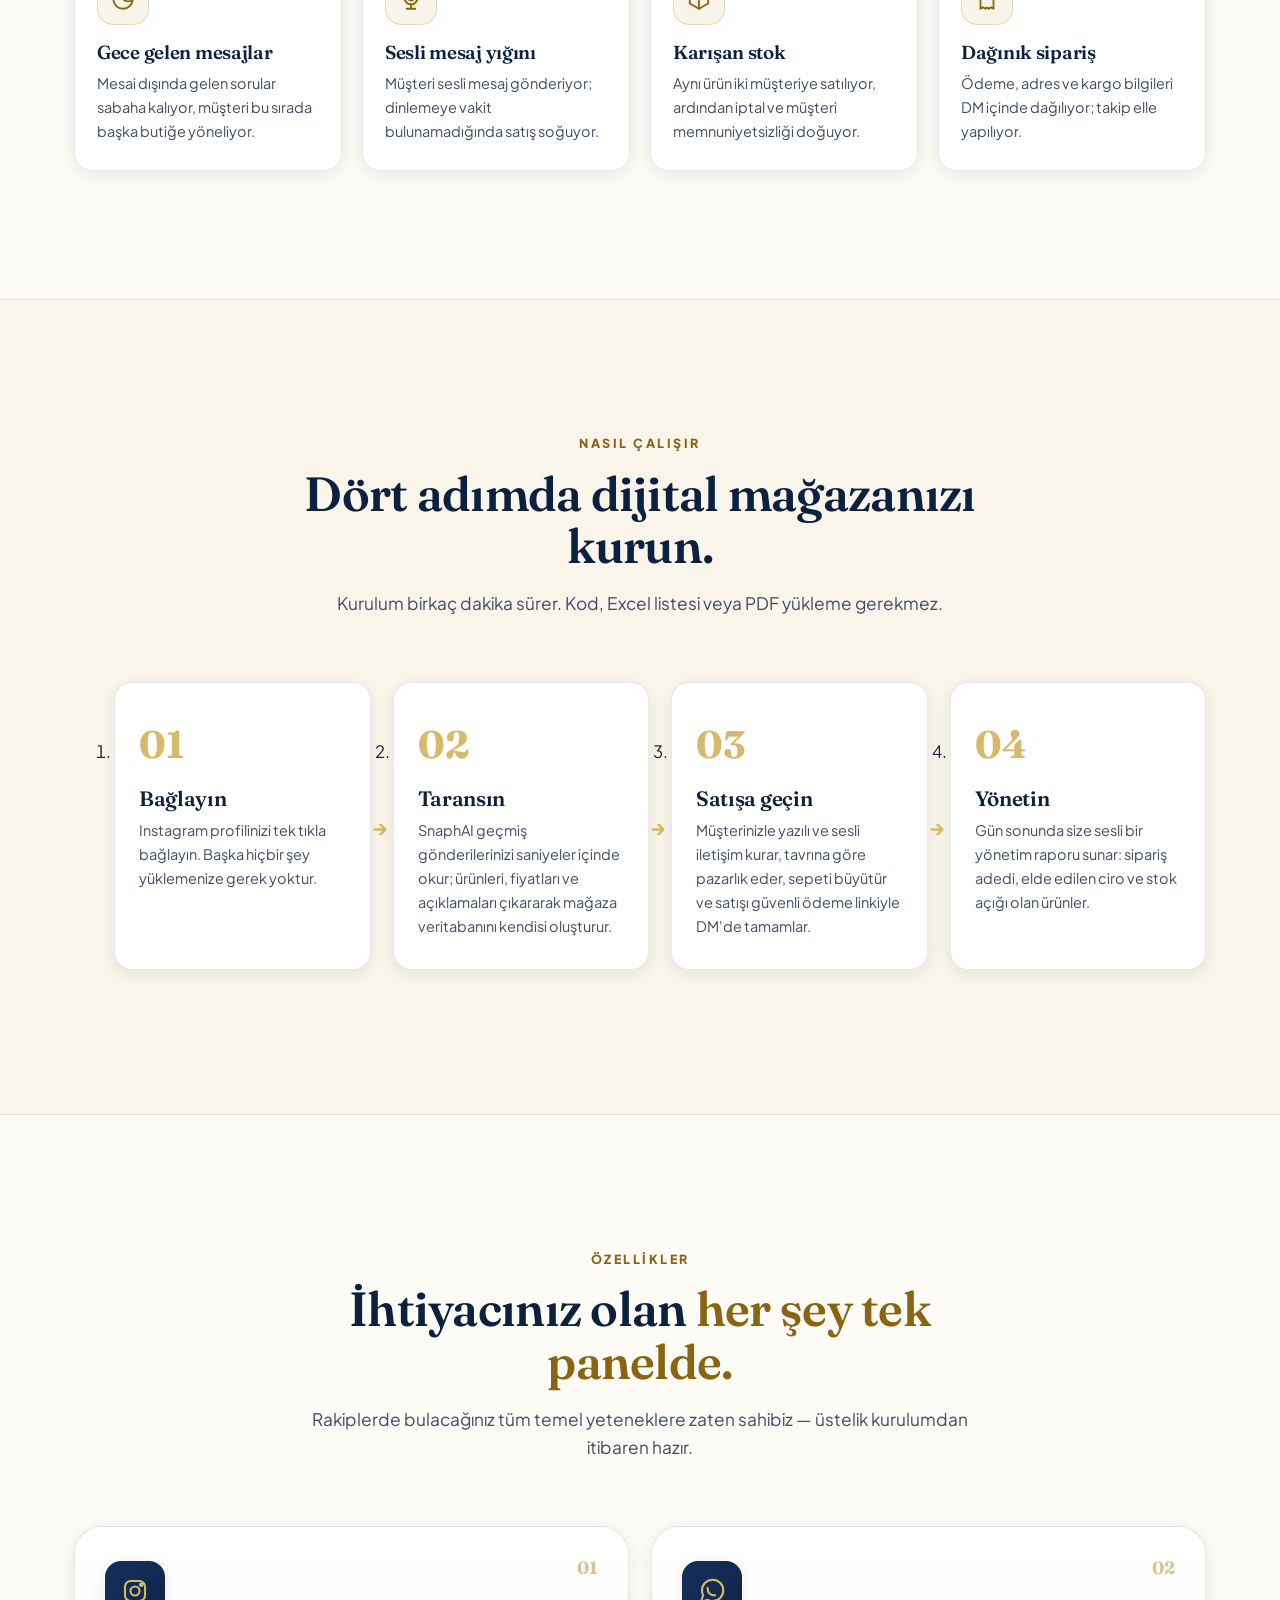
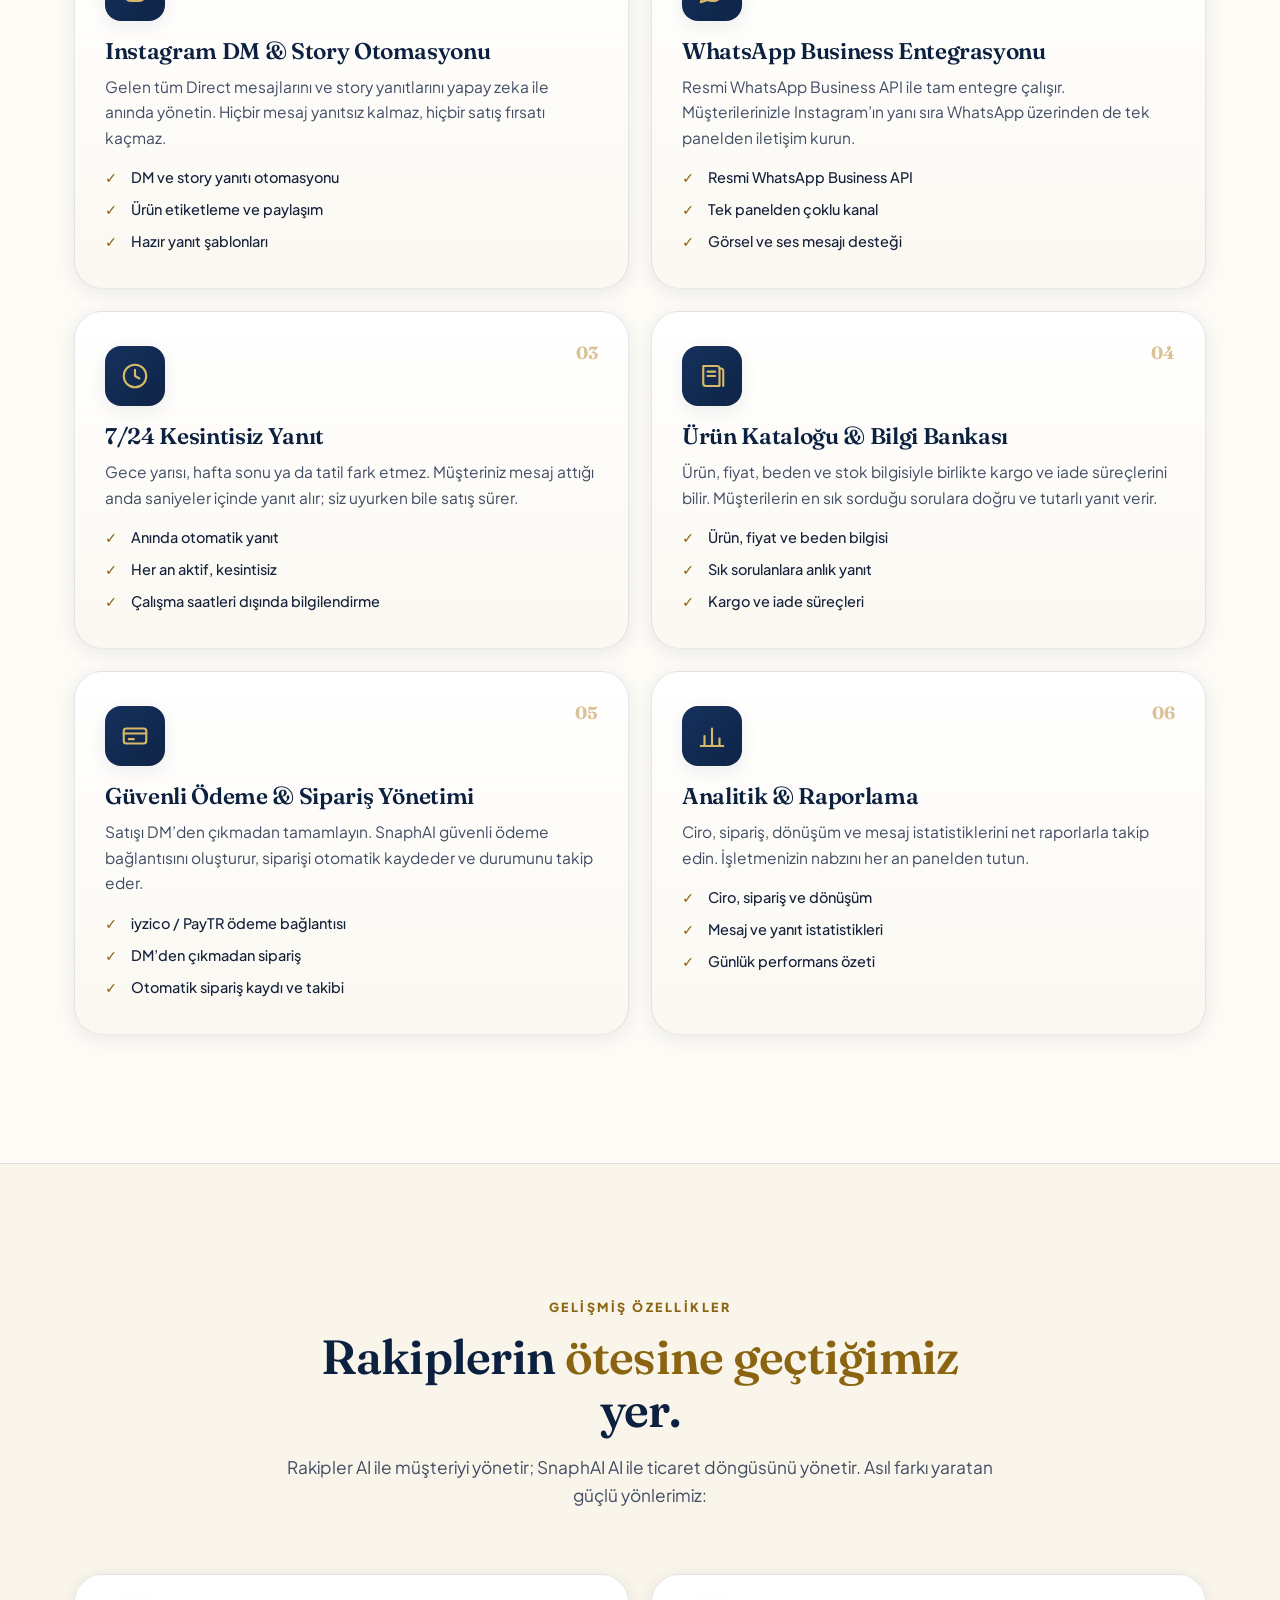
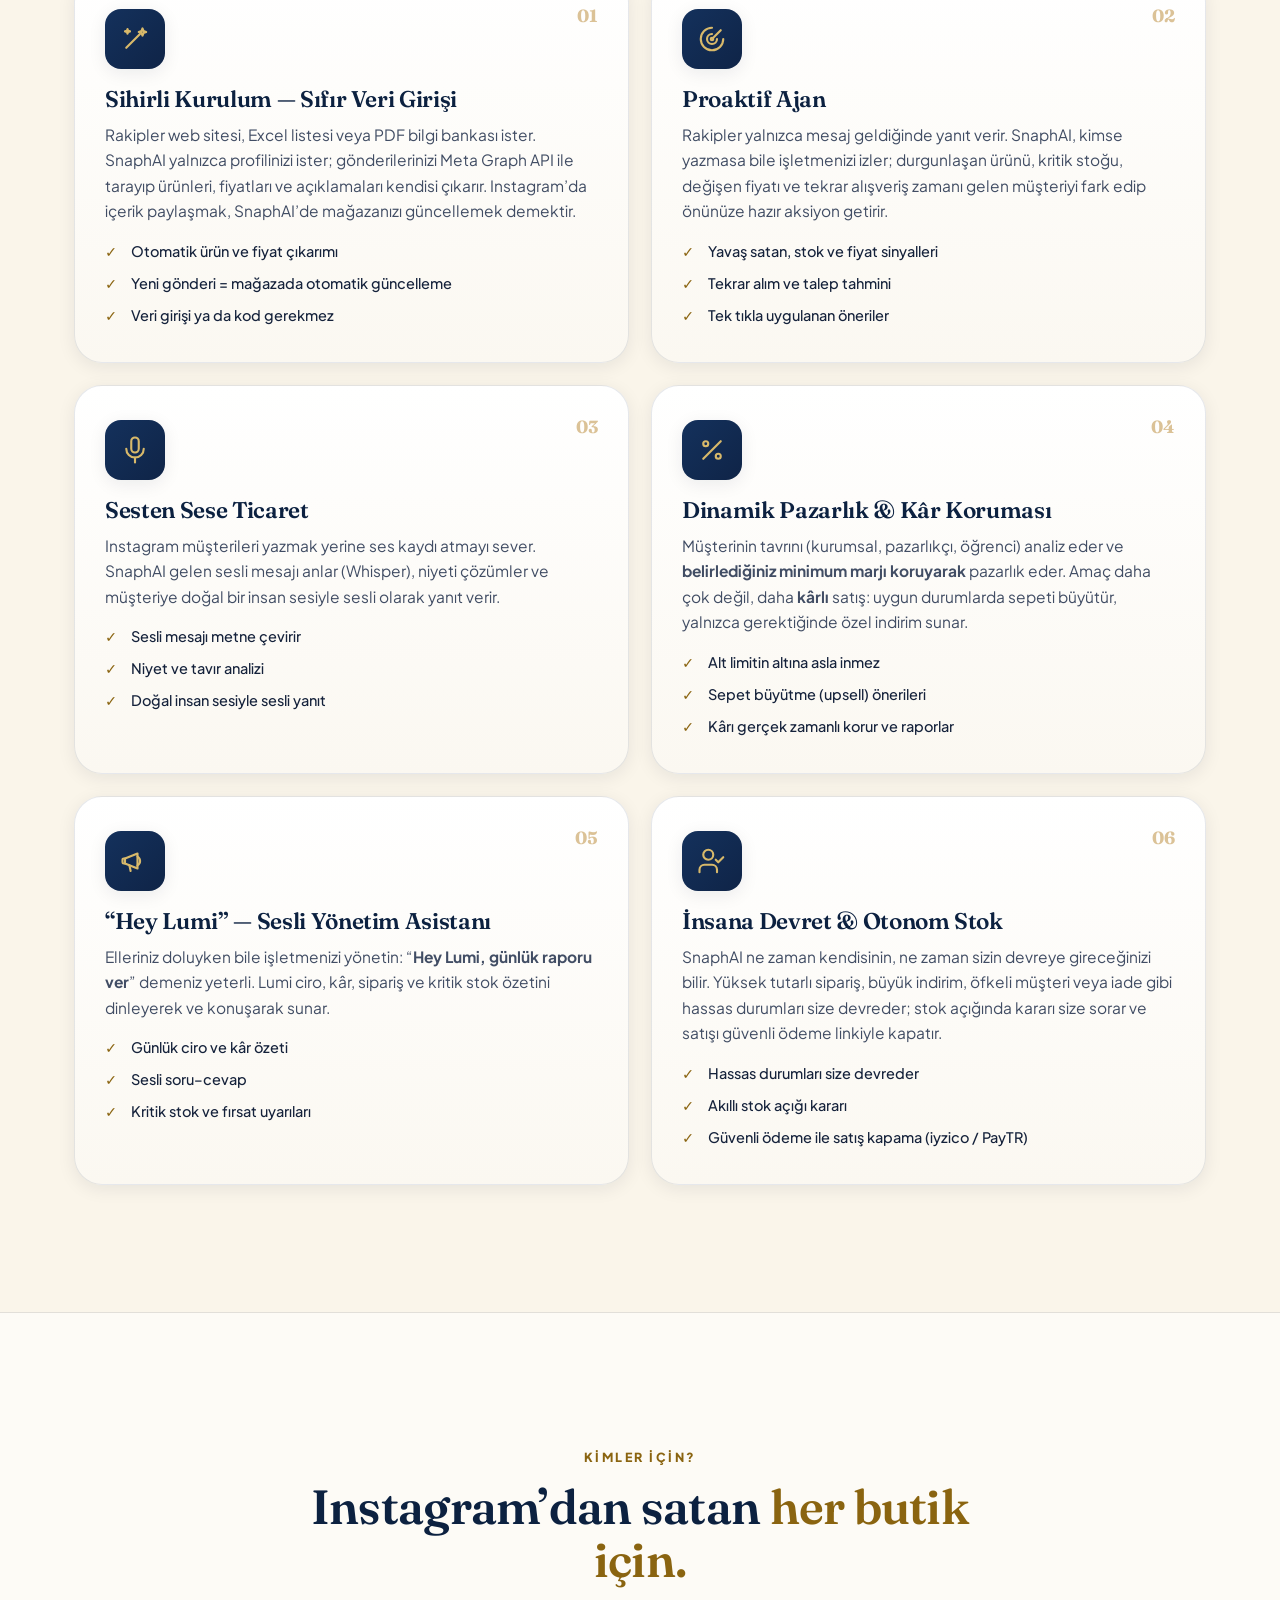
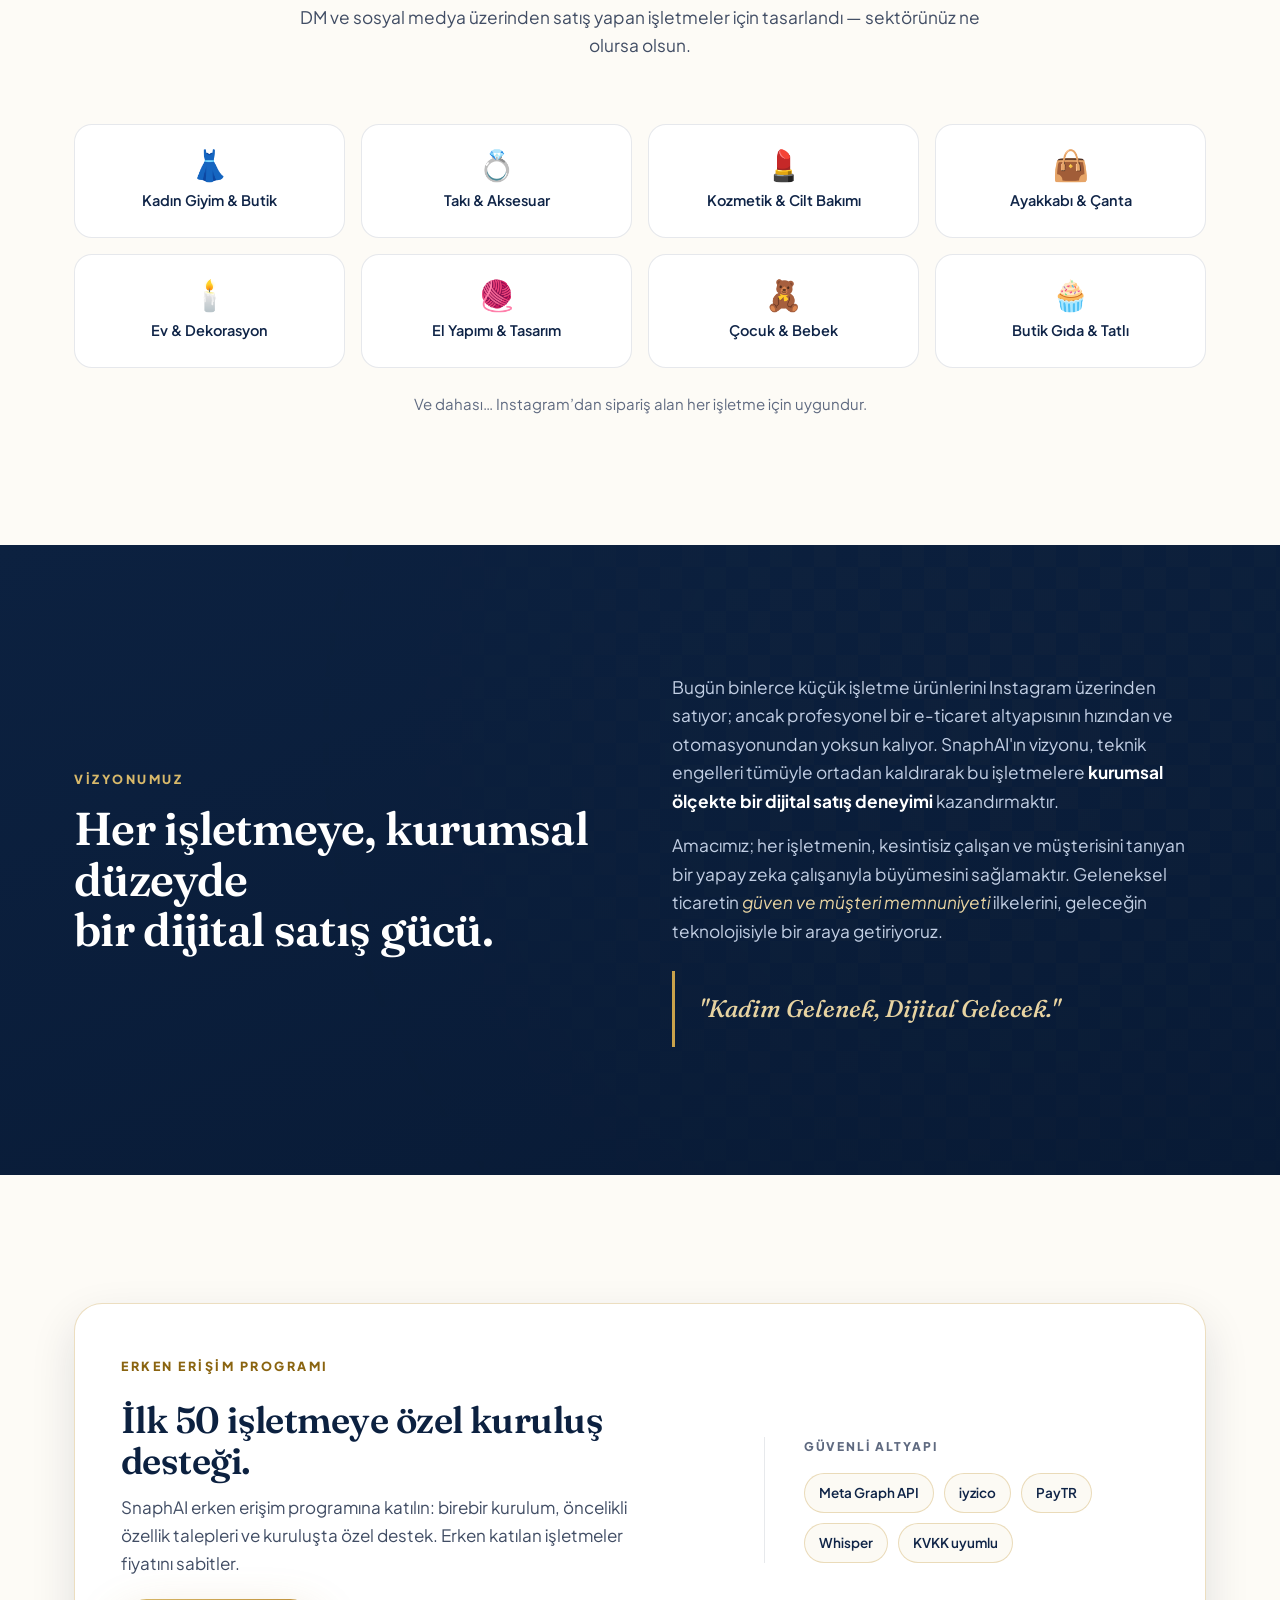
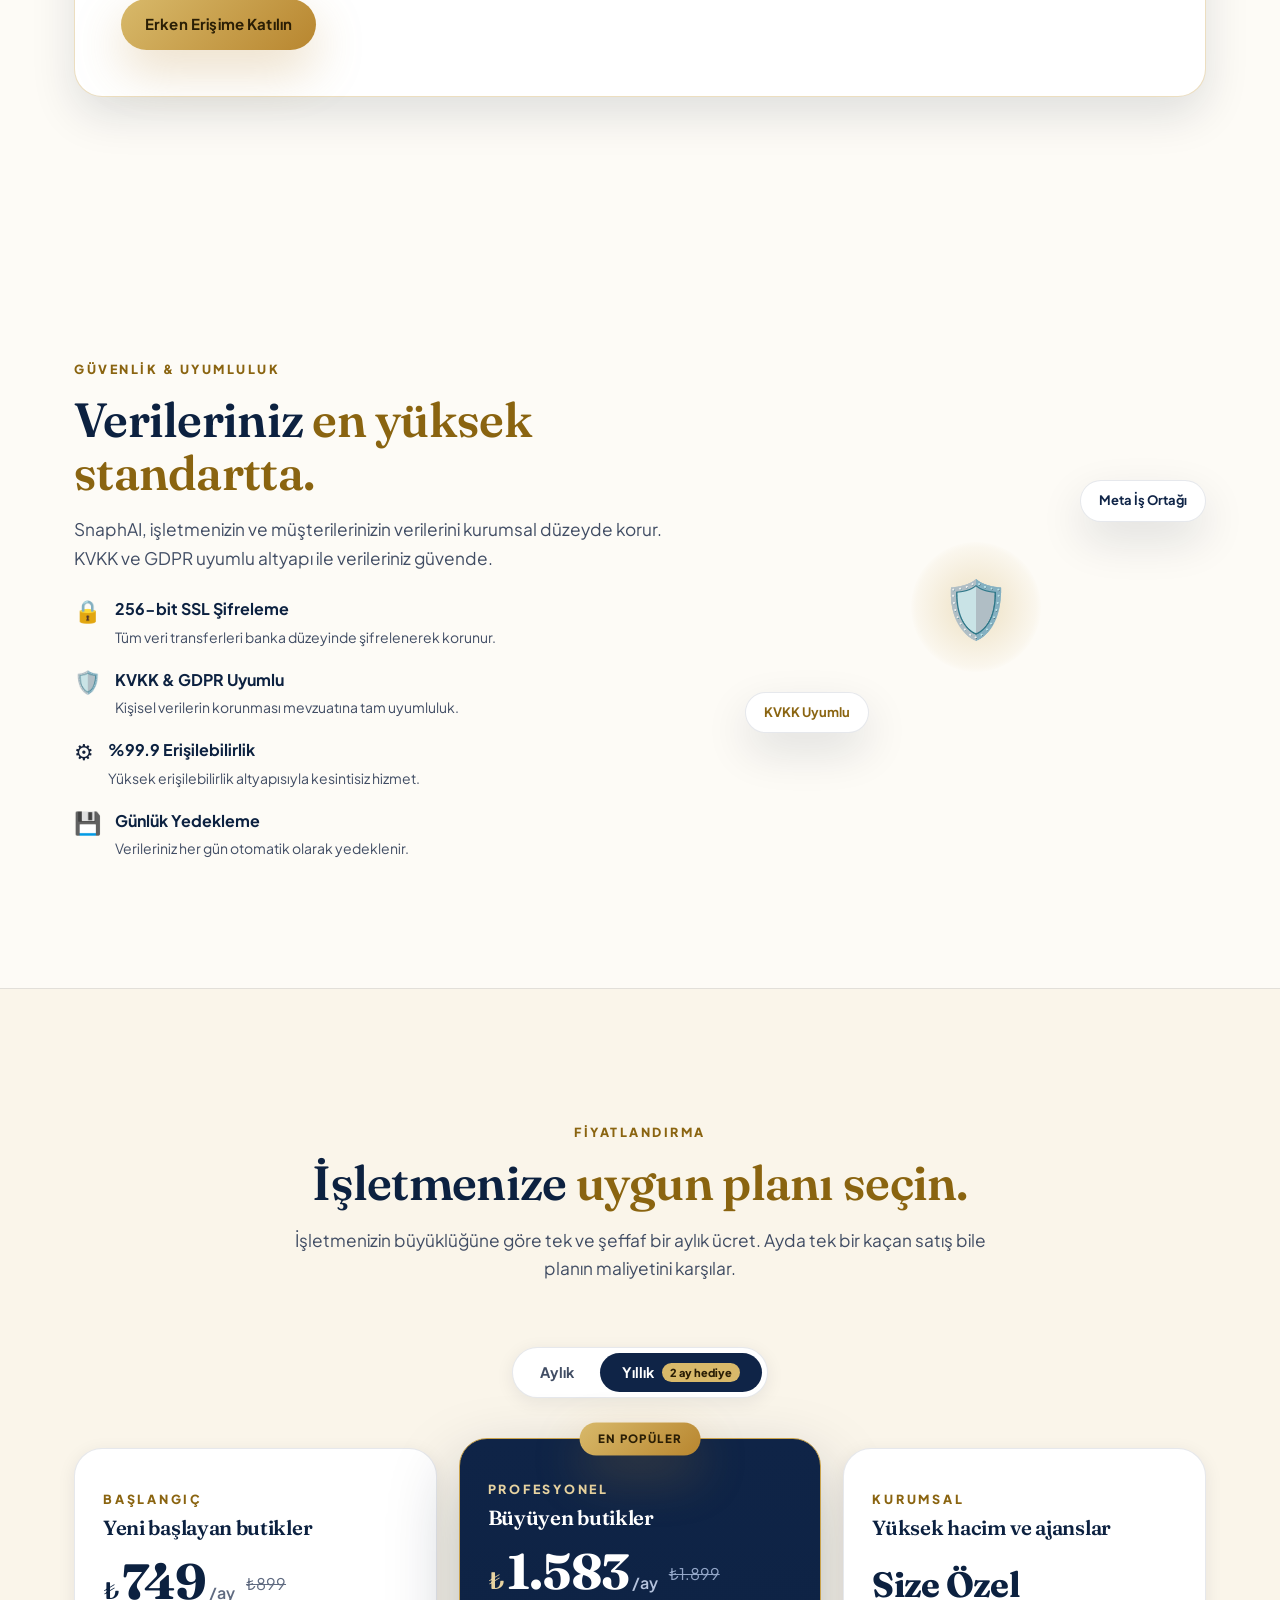
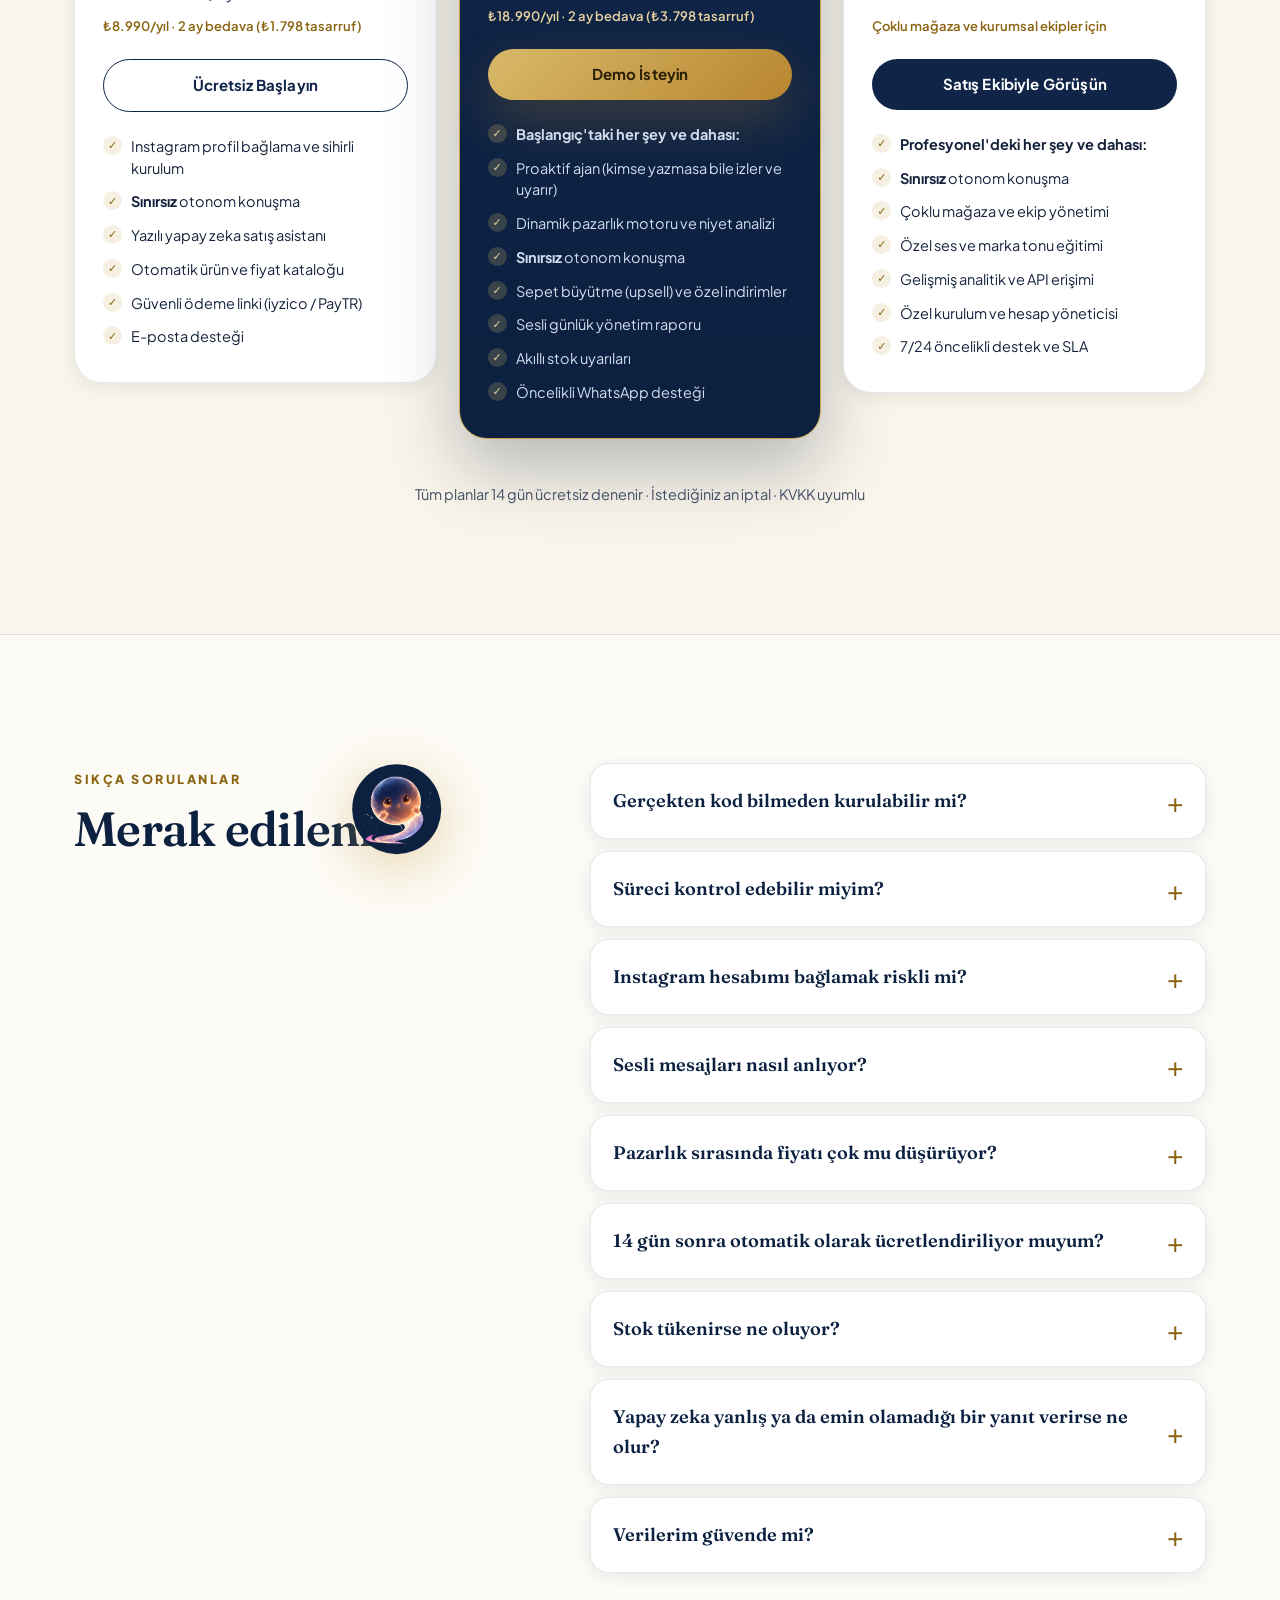
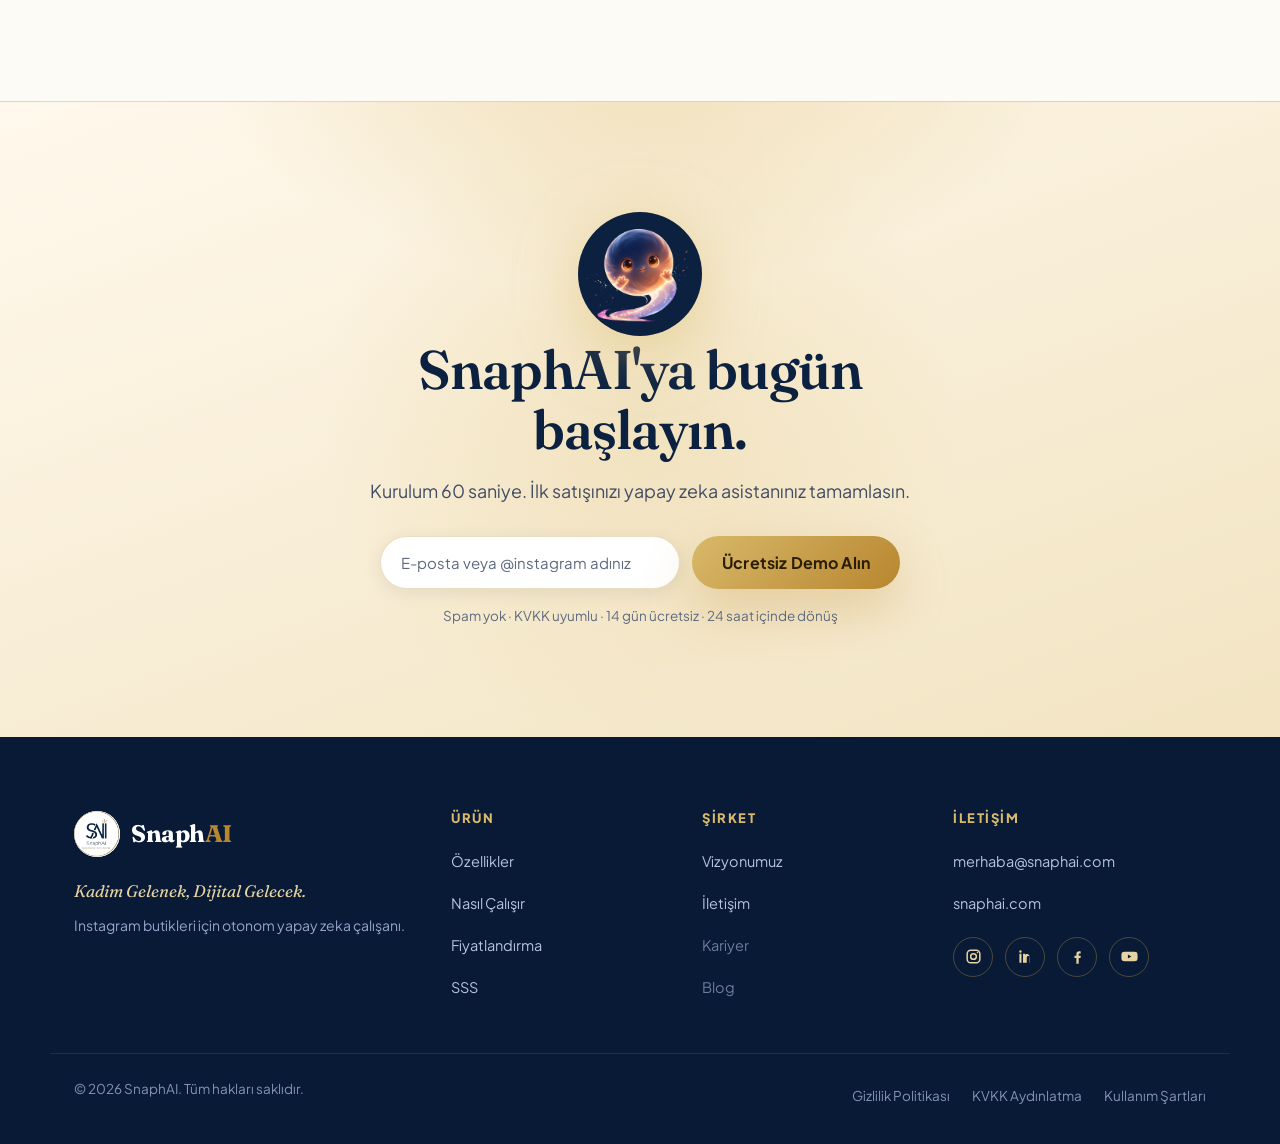
==== commit 3f2f638d: "Replace mascot images with video for enhanced visual appeal; add new mascot video asset" ====
--- a/index.html
+++ b/index.html
@@ -107,7 +107,7 @@
 
         <!-- phone mockup -->
         <div class="hero__visual reveal" aria-hidden="true">
-          <span class="mascot mascot--hero" aria-hidden="true"><img src="assets/mascot.png" alt="" onerror="this.closest('.mascot').style.display='none'" /></span>
+          <span class="mascot mascot--hero" aria-hidden="true"><video class="mascot__media" src="assets/mascot.mp4" poster="assets/mascot.png" autoplay loop muted playsinline preload="auto"></video></span>
           <div class="phone">
             <div class="phone__notch"></div>
             <div class="phone__screen">
@@ -667,7 +667,7 @@
         <div class="section-head section-head--left reveal">
           <span class="kicker">SIKÇA SORULANLAR</span>
           <h2 class="section-title">Merak edilenler</h2>
-          <span class="mascot mascot--faq" aria-hidden="true"><img src="assets/mascot.png" alt="" onerror="this.closest('.mascot').style.display='none'" /></span>
+          <span class="mascot mascot--faq" aria-hidden="true"><video class="mascot__media" src="assets/mascot.mp4" poster="assets/mascot.png" autoplay loop muted playsinline preload="auto"></video></span>
         </div>
 
         <div class="faq__list reveal">
@@ -715,7 +715,7 @@
     <section class="cta-band" id="iletisim">
       <div class="cta-band__glow" aria-hidden="true"></div>
       <div class="container cta-band__inner reveal">
-        <span class="mascot mascot--cta" aria-hidden="true"><img src="assets/mascot.png" alt="" onerror="this.closest('.mascot').style.display='none'" /></span>
+        <span class="mascot mascot--cta" aria-hidden="true"><video class="mascot__media" src="assets/mascot.mp4" poster="assets/mascot.png" autoplay loop muted playsinline preload="auto"></video></span>
         <h2 class="cta-band__title">SnaphAI'ya bugün başlayın.</h2>
         <p class="cta-band__sub">Kurulum 60 saniye. İlk satışınızı yapay zeka asistanınız tamamlasın.</p>
         <form class="cta-form" id="demoForm" novalidate>
--- a/styles.css
+++ b/styles.css
@@ -279,18 +279,19 @@
 
 /* ----- mascot (Lumi) ----- */
 .mascot { pointer-events: none; user-select: none; display: block; }
-.mascot img { display: block; width: 100%; }
-.js .mascot img { opacity: 0; }                          /* JS yoksa görünür kalır */
+/* video maskot: MP4 saydam olmadığı için dairesel "orb" içinde gösterilir (arka plandan bağımsız temiz durur) */
+.mascot__media { display: block; width: 100%; aspect-ratio: 1 / 1; object-fit: cover; object-position: center 42%; border-radius: 50%; background: #0c2140; }
+.js .mascot__media { opacity: 0; }                        /* JS yoksa görünür kalır */
 /* ekrana gelince: zıplayarak belir (bounce pop) + sürekli nabız gibi parla.
    opacity:1 dinlenme durumunu garantiler (animasyon çalışmasa bile Lumi görünür kalır). */
-.js .mascot.is-in img { opacity: 1; animation: mascotEnter 1.1s cubic-bezier(.2,.85,.3,1.18) both, mascotGlow 3.6s ease-in-out 1.15s infinite; }
+.js .mascot.is-in .mascot__media { opacity: 1; animation: mascotEnter 1.1s cubic-bezier(.2,.85,.3,1.18) both, mascotGlow 3.6s ease-in-out 1.15s infinite; }
 
 .mascot--hero { position: absolute; width: clamp(112px, 16vw, 176px); top: -48px; left: -36px; z-index: 6; }
-.mascot--hero img { filter: drop-shadow(0 16px 34px rgba(201,162,75,.45)); }
+.mascot--hero .mascot__media { filter: drop-shadow(0 16px 34px rgba(201,162,75,.45)); }
 .mascot--hero.is-in { animation: floaty 5.5s ease-in-out 1.1s infinite; }   /* girişten sonra süzül */
 
 .mascot--cta { width: clamp(88px, 12vw, 124px); margin: 0 auto 4px; }
-.mascot--cta img { filter: drop-shadow(0 14px 30px rgba(216,185,106,.5)); }
+.mascot--cta .mascot__media { filter: drop-shadow(0 14px 30px rgba(216,185,106,.5)); }
 .mascot--cta.is-in { animation: floaty 5s ease-in-out 1s infinite; }
 
 /* SSS bölümünde Lumi: "Merak edilenler" başlığının etrafında elips (yörünge) çizer */
@@ -300,7 +301,7 @@
   width: clamp(72px, 7vw, 92px);
   transform: translate(calc(-50% + 150px), -50%);   /* animasyon yoksa başlığın sağında park eder */
 }
-.mascot--faq img { filter: drop-shadow(0 12px 28px rgba(201,162,75,.45)); }
+.mascot--faq .mascot__media { filter: drop-shadow(0 12px 28px rgba(201,162,75,.45)); }
 .mascot--faq.is-in { animation: mascotOrbit 13s linear .4s infinite; }
 /* elips: yatay yarıçap 150px, dikey yarıçap 72px — başlık merkezinin çevresinde döner */
 @keyframes mascotOrbit {
